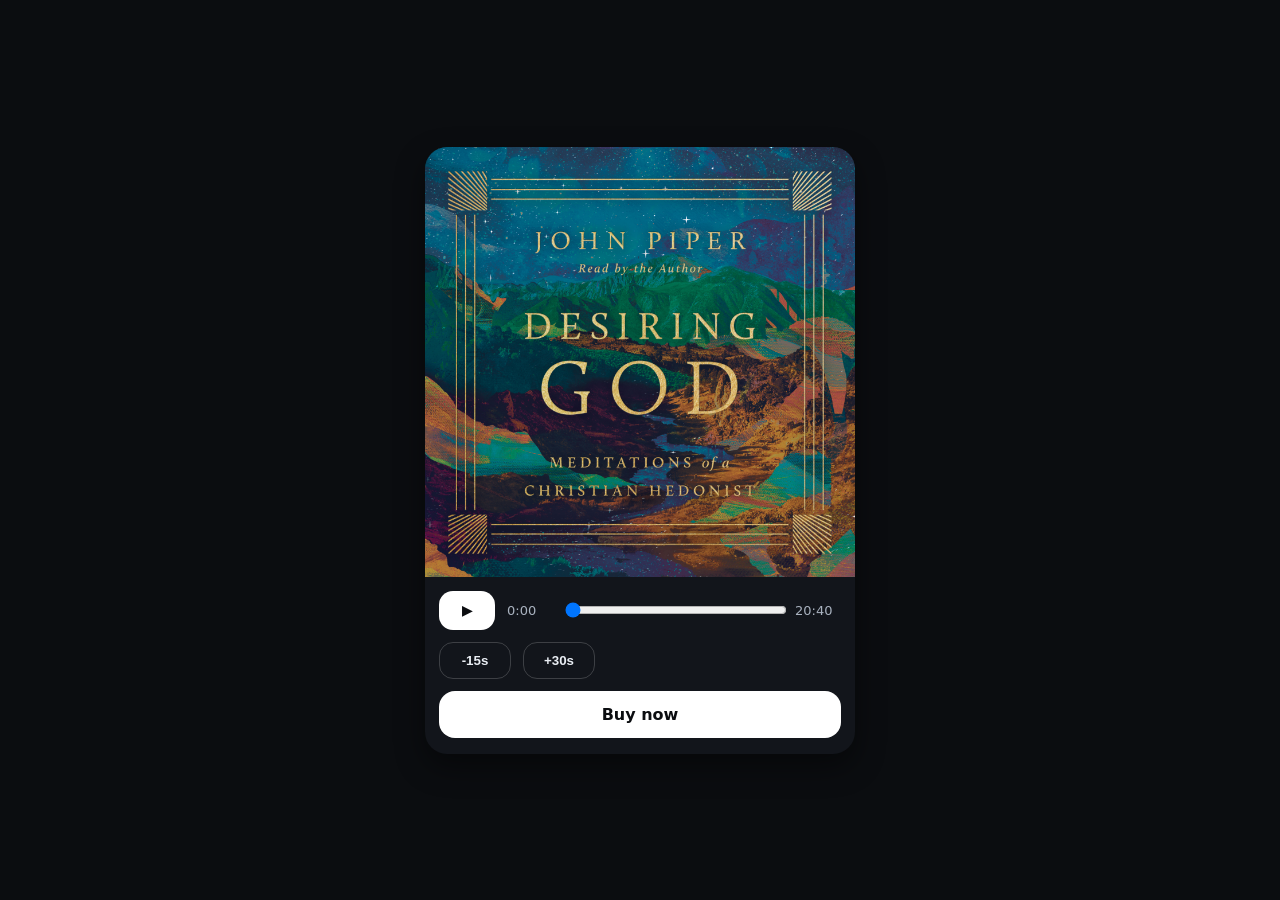
==== index.html @ 922701f0 "Update index.html" ====
<!doctype html>
<html lang="en">
<head>
  <meta charset="utf-8" />
  <meta name="viewport" content="width=device-width, initial-scale=1, viewport-fit=cover" />
  <title>Audio + Buy</title>
  <link rel="stylesheet" href="style.css" />
</head>
<body>
  <main class="wrap">
    <section class="card" aria-label="Player">
      <div class="art" role="img" aria-label="Cover art">
        <img id="cover" src="assets/cover.jpg" alt="Cover art" />
      </div>

      <div class="controls">
        <audio id="audio" preload="metadata" src="assets/audio.mp3"></audio>

        <div class="row">
          <button id="playBtn" class="btn" type="button" aria-label="Play/Pause">▶︎</button>

          <div class="time">
            <span id="cur">0:00</span>
            <input id="seek" class="seek" type="range" min="0" max="100" value="0" step="0.1" aria-label="Seek" />
            <span id="dur">0:00</span>
          </div>
        </div>

        <div class="row">
          <button id="back15" class="btn ghost" type="button">-15s</button>
          <button id="fwd30" class="btn ghost" type="button">+30s</button>
        </div>

        <a class="buy" href="https://example.com" target="_blank" rel="noopener noreferrer">Buy now</a>
      </div>
    </section>
  </main>

  <script src="app.js"></script>
</body>
</html>
---- style.css ----
:root{
  --bg: #0b0d10;
  --card: #12151b;
  --text: #e9edf3;
  --muted:#a9b2bf;
  --accent:#ffffff;
  --shadow: 0 12px 30px rgba(0,0,0,.45);
  --radius: 22px;
}

*{ box-sizing:border-box; }
html,body{ height:100%; }
body{
  margin:0;
  background: var(--bg);
  color: var(--text);
  font-family: ui-sans-serif, system-ui, -apple-system, Segoe UI, Roboto, Helvetica, Arial, "Apple Color Emoji","Segoe UI Emoji";
}

.wrap{
  min-height:100%;
  display:flex;
  justify-content:center;
  padding: env(safe-area-inset-top) 14px env(safe-area-inset-bottom) 14px;
}

.card{
  width: min(430px, 100%);
  background: var(--card);
  border-radius: var(--radius);
  box-shadow: var(--shadow);
  overflow:hidden;
  align-self:center;
}

.art{
  width:100%;
  aspect-ratio: 1 / 1;
  background: #0f1116;
  display:flex;
  align-items:center;
  justify-content:center;
}

.art img{
  width:100%;
  height:100%;
  object-fit: cover;
  display:block;
}

.controls{
  padding: 14px 14px 16px;
  display:flex;
  flex-direction:column;
  gap: 12px;
}

.row{
  display:flex;
  align-items:center;
  gap: 12px;
}
.row.small{ gap: 10px; }

.btn{
  appearance:none;
  border:none;
  color: var(--bg);
  background: var(--accent);
  border-radius: 14px;
  padding: 12px 14px;
  font-weight: 700;
  min-width: 56px;
  cursor:pointer;
}
.btn:active{ transform: translateY(1px); }

.btn.ghost{
  background: transparent;
  color: var(--text);
  border: 1px solid rgba(255,255,255,.18);
  padding: 10px 12px;
  min-width: 72px;
}

.time{
  flex:1;
  display:grid;
  grid-template-columns: 46px 1fr 46px;
  gap: 10px;
  align-items:center;
  color: var(--muted);
  font-size: 13px;
}

.seek{
  width:100%;
}

.spacer{ flex:1; }

.buy{
  display:block;
  text-align:center;
  text-decoration:none;
  color: var(--bg);
  background: var(--accent);
  border-radius: 16px;
  padding: 14px 16px;
  font-weight: 800;
}
.buy:active{ transform: translateY(1px); }
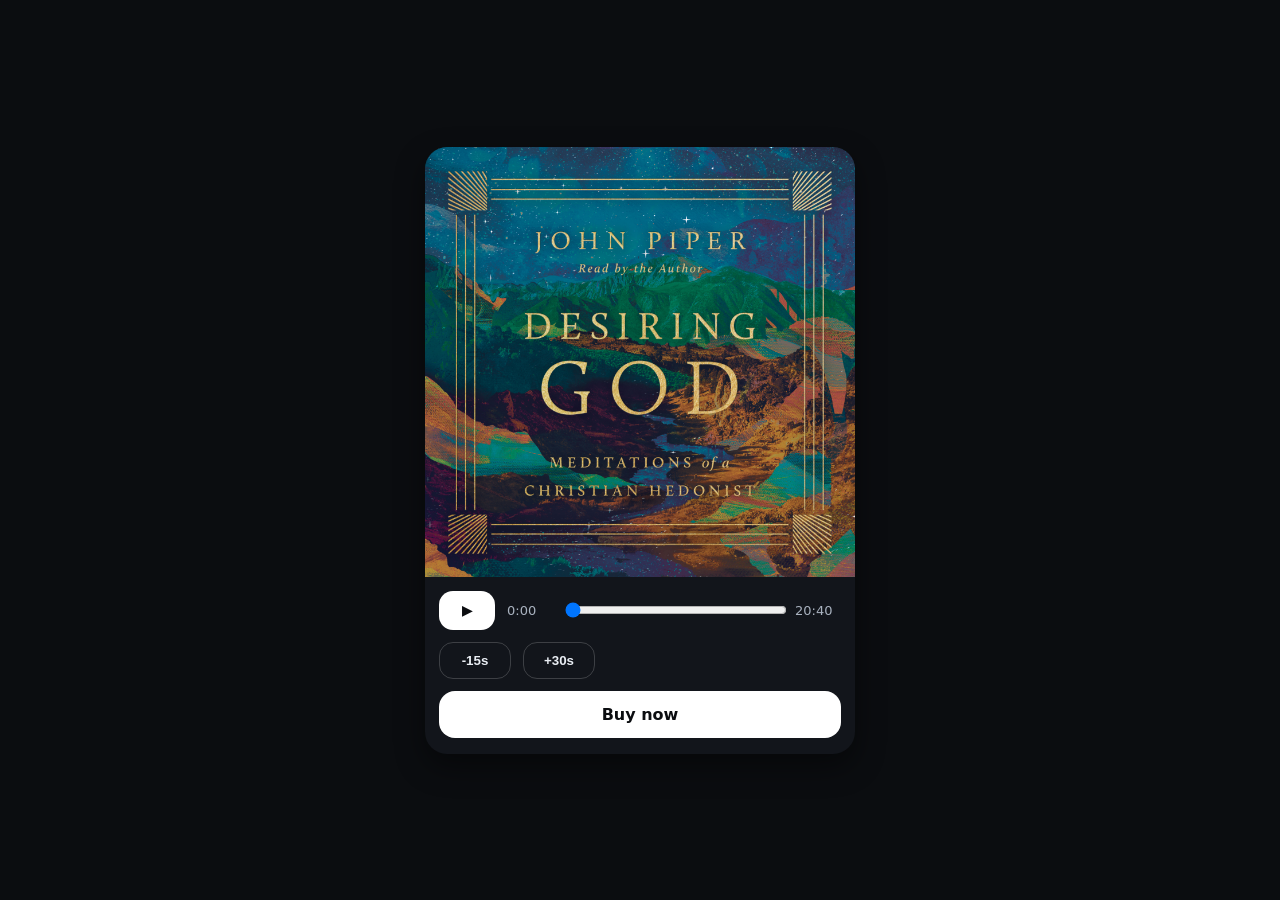
==== commit 452b9d7e: "Update index.html" ====
--- a/index.html
+++ b/index.html
@@ -26,7 +26,7 @@
           </div>
         </div>
 
-        <div class="row">
+        <div class="row justify-content-center">
           <button id="back15" class="btn ghost" type="button">-15s</button>
           <button id="fwd30" class="btn ghost" type="button">+30s</button>
         </div>
@@ -43,3 +43,4 @@
 
 
 
+
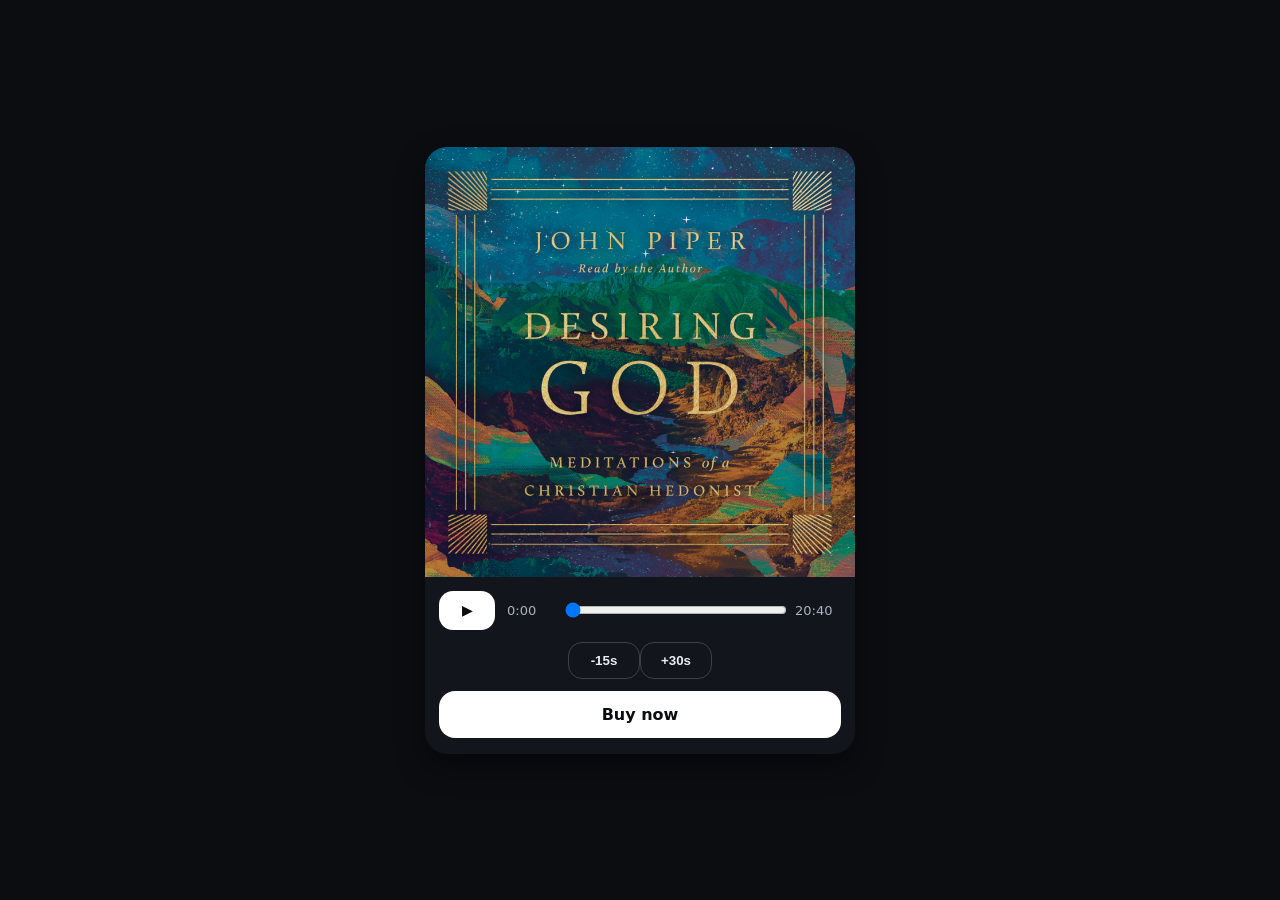
==== commit 5f3ee746: "Update index.html" ====
--- a/index.html
+++ b/index.html
@@ -26,7 +26,7 @@
           </div>
         </div>
 
-        <div class="row justify-content-center">
+        <div class="row-centered">
           <button id="back15" class="btn ghost" type="button">-15s</button>
           <button id="fwd30" class="btn ghost" type="button">+30s</button>
         </div>
@@ -44,3 +44,4 @@
 
 
 
+
--- a/style.css
+++ b/style.css
@@ -61,7 +61,11 @@
   align-items:center;
   gap: 12px;
 }
-.row.small{ gap: 10px; }
+
+.row-centered {
+    display: flex;
+    justify-content: center; /* Centers items horizontally */
+}
 
 .btn{
   appearance:none;
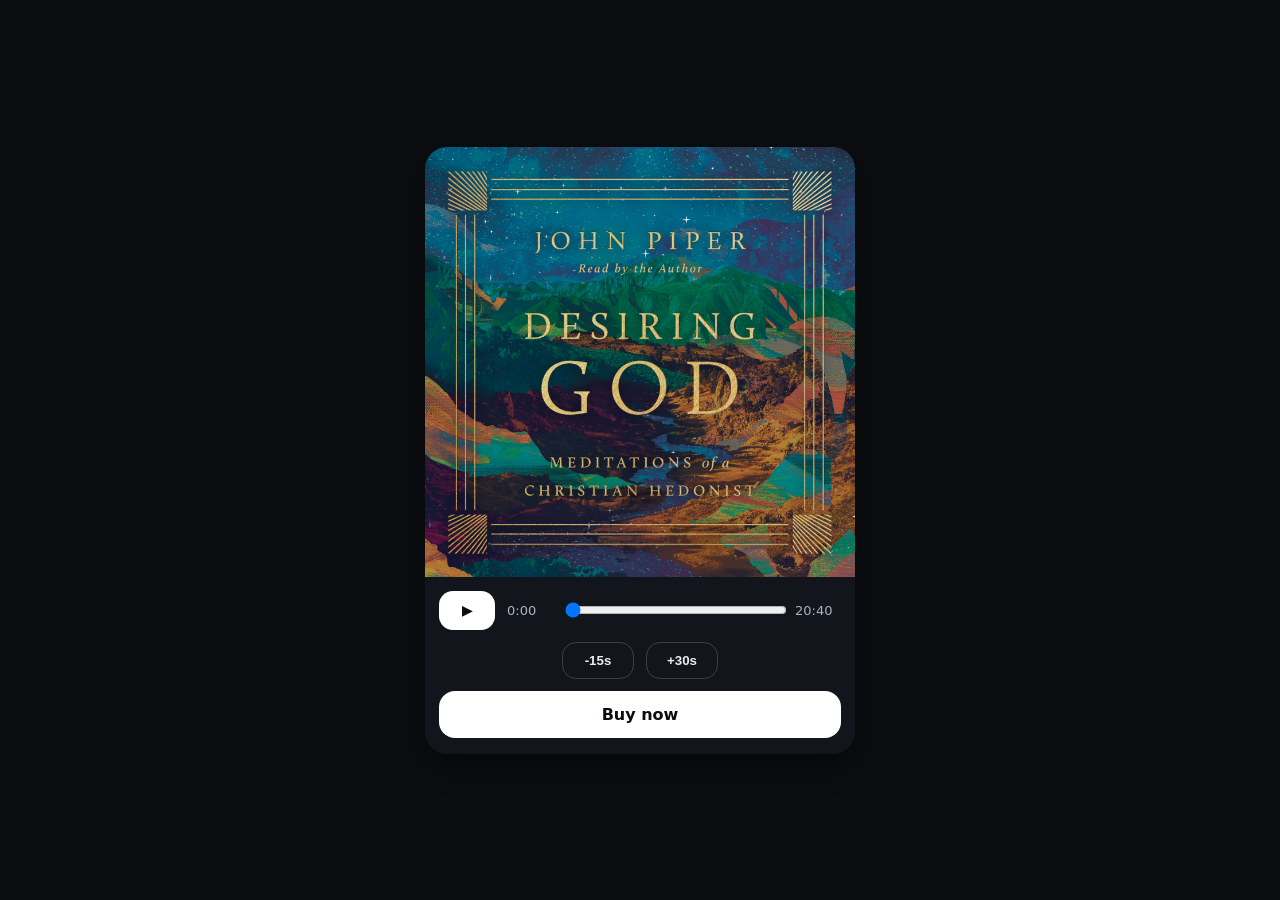
==== commit effb2a61: "Update index.html" ====
--- a/index.html
+++ b/index.html
@@ -31,7 +31,7 @@
           <button id="fwd30" class="btn ghost" type="button">+30s</button>
         </div>
 
-        <a class="buy" href="https://example.com" target="_blank" rel="noopener noreferrer">Buy now</a>
+        <a class="buy" href="https://www.crossway.org/books/desiring-god-dl/" target="_blank" rel="noopener noreferrer">Buy now</a>
       </div>
     </section>
   </main>
@@ -45,3 +45,4 @@
 
 
 
+
--- a/style.css
+++ b/style.css
@@ -63,9 +63,13 @@
 }
 
 .row-centered {
-    display: flex;
-    justify-content: center; /* Centers items horizontally */
+  display: flex;
+  justify-content: center;
+  align-items: center;
+  gap: 12px; 
+  width: 100%
 }
+
 
 .btn{
   appearance:none;
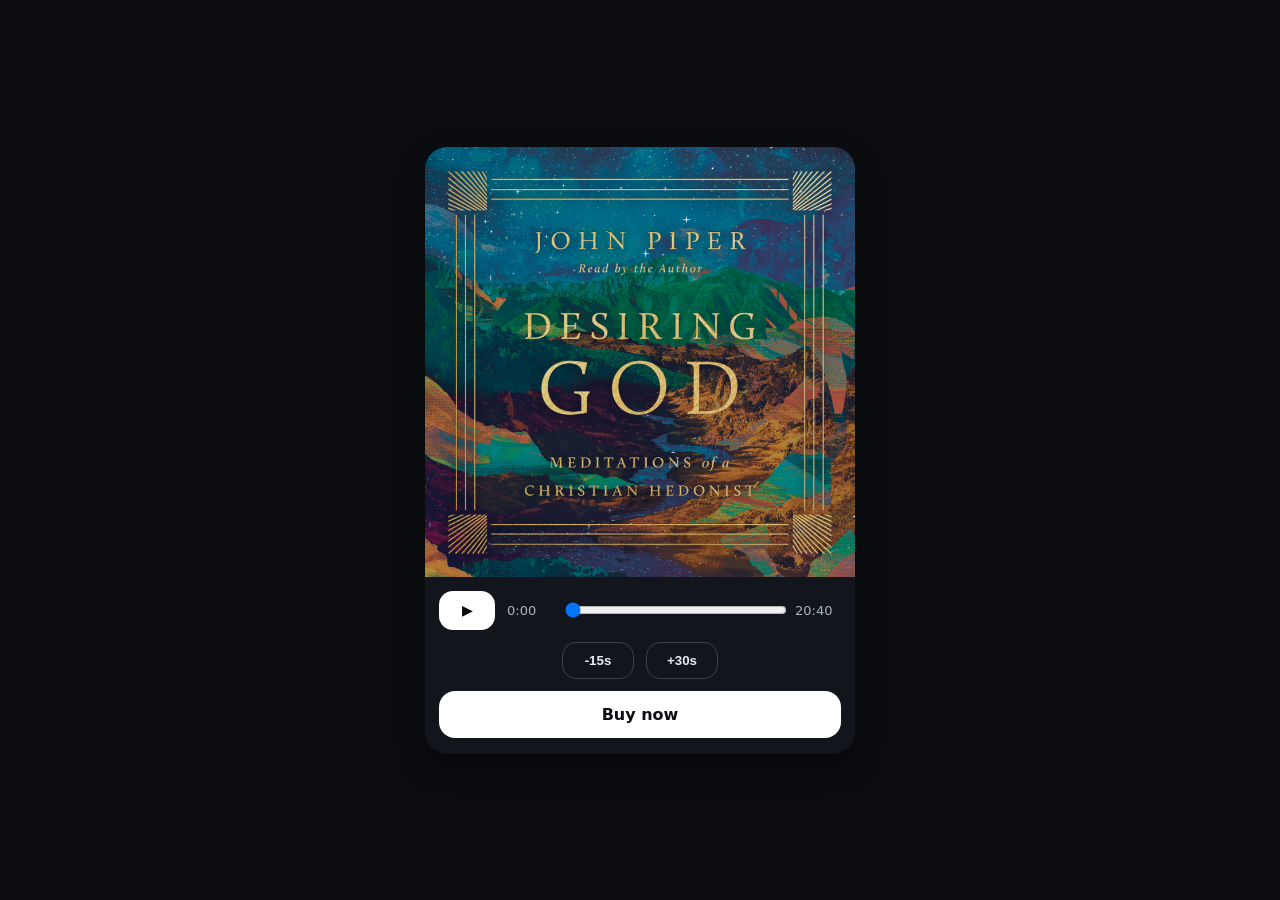
==== commit ac736d56: "Update index.html" ====
--- a/index.html
+++ b/index.html
@@ -3,7 +3,7 @@
 <head>
   <meta charset="utf-8" />
   <meta name="viewport" content="width=device-width, initial-scale=1, viewport-fit=cover" />
-  <title>Audio + Buy</title>
+  <title>Desiring God by John Piper</title>
   <link rel="stylesheet" href="style.css" />
 </head>
 <body>
@@ -46,3 +46,4 @@
 
 
 
+
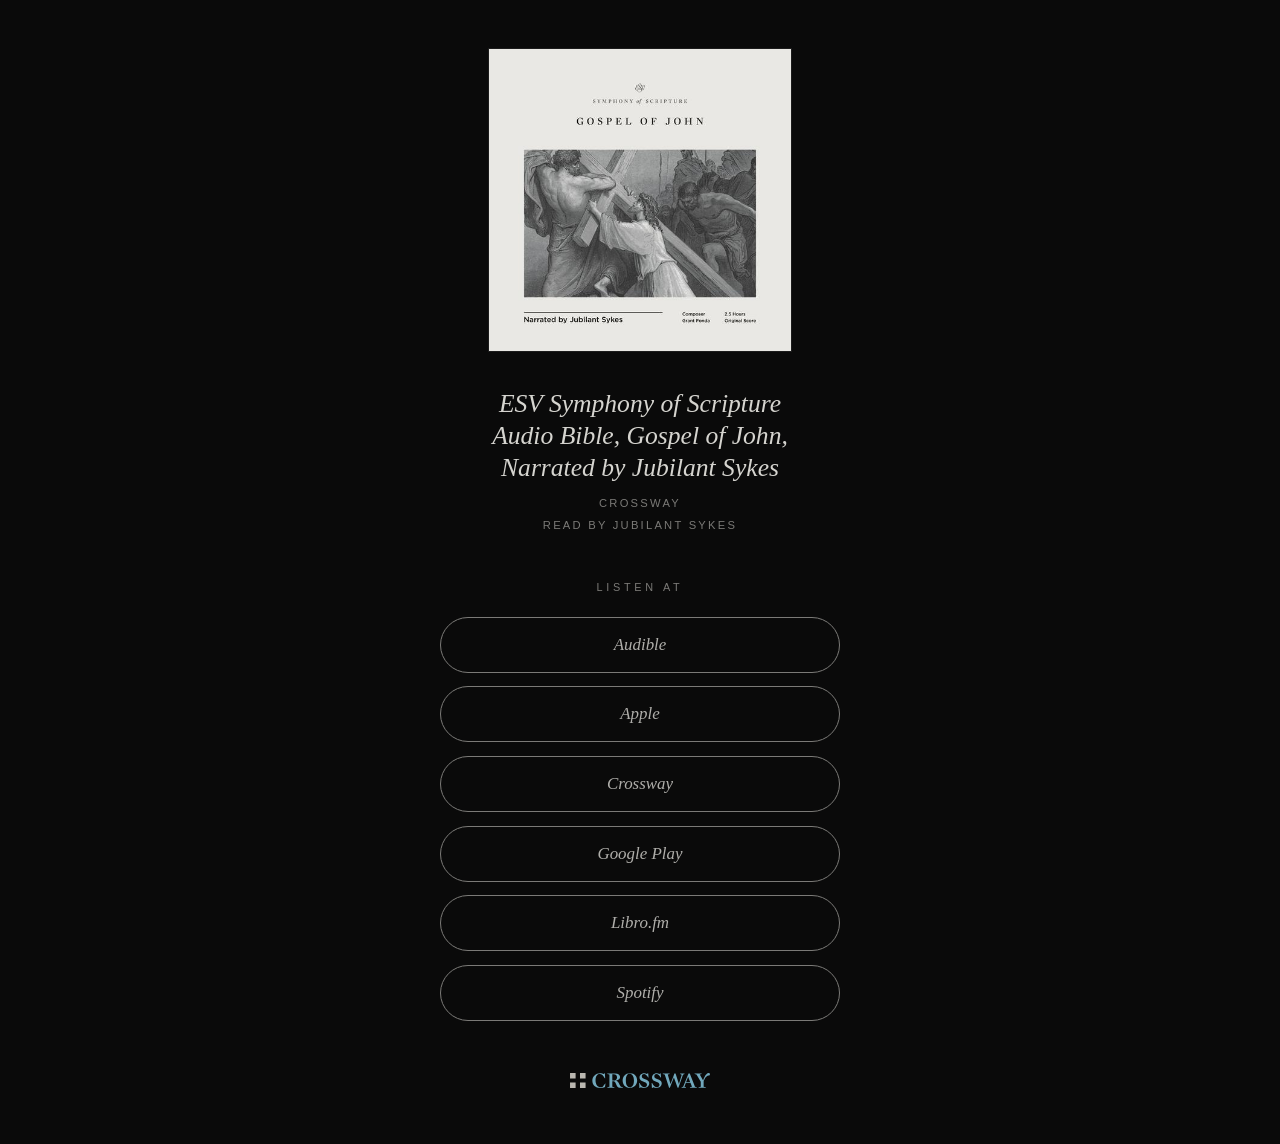
==== commit 9b9a5bb8: "change site" ====
--- a/index.html
+++ b/index.html
@@ -1,49 +1,194 @@
+
 <!doctype html>
 <html lang="en">
 <head>
-  <meta charset="utf-8" />
-  <meta name="viewport" content="width=device-width, initial-scale=1, viewport-fit=cover" />
-  <title>Desiring God by John Piper</title>
-  <link rel="stylesheet" href="style.css" />
+    <meta charset="utf-8">
+    <meta name="viewport" content="width=device-width, initial-scale=1">
+    <title>ESV Symphony of Scripture Audio Bible, Gospel of John, Narrated by Jubilant Sykes — Audiobook</title>
+    <meta name="description" content="Where to listen to the ESV Symphony of Scripture Audio Bible, Gospel of John, Narrated by Jubilant Sykes audiobook.">
+    <meta name="robots" content="noindex">
+    <style>
+        :root {
+        color-scheme: dark;
+        --ground: #0a0a0a;
+        --ink: #d5d4cf; /* titles — 13.3:1 on the ground */
+        --ink-soft: #afaeaa; /* pill labels, body — 8.9:1 */
+        /* The reference's dimmest grey is #757471, which lands at 4.24:1 and
+        just misses WCAG AA for normal text. Six points lighter clears it at
+        4.6:1 and is indistinguishable at these sizes — this page gets read
+        once, on a phone, possibly in daylight. */
+        --ink-muted: #7b7a77; /* micro-labels, subtitle, pill borders */
+        --hairline: rgba(213, 212, 207, 0.09);
+        }
+        * { box-sizing: border-box; }
+        /* Adobe Text Pro is the reference's serif and Gotham its sans; both are
+        named first so a machine that has them uses them, and both fall back to
+        something close rather than loading a webfont. A page reached by tapping
+        a tag gets one chance on a cold connection — no font round trip. */
+        :root {
+        --serif: "Adobe Text Pro", Georgia, "Times New Roman", serif;
+        --sans: Gotham, "Gotham A", "Gotham B", "Helvetica Neue", Helvetica,
+        Arial, sans-serif;
+        }
+        body {
+        margin: 0;
+        padding: 3rem 1.5rem 3.5rem;
+        background: var(--ground);
+        color: var(--ink-soft);
+        font-family: var(--serif);
+        -webkit-text-size-adjust: 100%;
+        -webkit-font-smoothing: antialiased;
+        }
+        .sheet { max-width: 25rem; margin: 0 auto; }
+        /* Natural aspect, not a forced square: an audiobook cover is square and a
+        jacket is tall, and cropping either to fit the other would be an edit. */
+        .cover {
+        display: block;
+        width: 100%;
+        max-width: 19rem;
+        height: auto;
+        margin: 0 auto 2.25rem;
+        border: 1px solid var(--hairline);
+        }
+        h1 {
+        margin: 0 0 0.5rem;
+        font-family: var(--serif);
+        font-size: 1.6rem;
+        font-style: italic;
+        font-weight: 400;
+        line-height: 1.25;
+        text-align: center;
+        text-wrap: balance;
+        color: var(--ink);
+        }
+        /* Roman against the italic title, so the two do not compete. */
+        .subtitle {
+        margin: 0 0 1.5rem;
+        font-size: 1rem;
+        font-style: normal;
+        line-height: 1.45;
+        text-align: center;
+        text-wrap: balance;
+        color: var(--ink-muted);
+        }
+        .credits {
+        margin: 0 0 2.75rem;
+        font-family: var(--sans);
+        font-size: 0.7rem;
+        letter-spacing: 0.2em;
+        line-height: 2;
+        text-align: center;
+        text-transform: uppercase;
+        color: var(--ink-muted);
+        }
+        .listen-at {
+        margin: 0 0 1.5rem;
+        font-family: var(--sans);
+        font-size: 0.68rem;
+        font-weight: 400;
+        letter-spacing: 0.34em;
+        text-align: center;
+        text-transform: uppercase;
+        color: var(--ink-muted);
+        }
+        .links {
+        display: grid;
+        gap: 0.85rem;
+        margin: 0;
+        padding: 0;
+        list-style: none;
+        }
+        /* The reference's button: no fill, hairline border, full pill radius,
+        italic serif. 3.5rem clears the 44px minimum tap target with room —
+        this gets used one-handed, seconds after a phone touched a tag. */
+        .links a {
+        display: flex;
+        align-items: center;
+        justify-content: center;
+        min-height: 3.5rem;
+        padding: 0.9rem 1.75rem;
+        border: 1px solid var(--ink-muted);
+        border-radius: 999px;
+        background: none;
+        color: var(--ink-soft);
+        font-family: var(--serif);
+        font-size: 1.06rem;
+        font-style: italic;
+        text-align: center;
+        text-decoration: none;
+        transition: border-color 0.25s ease, color 0.25s ease;
+        }
+        .links a:hover,
+        .links a:focus-visible {
+        border-color: var(--ink);
+        color: var(--ink);
+        }
+        .empty {
+        margin: 0;
+        font-size: 1rem;
+        font-style: italic;
+        line-height: 1.5;
+        text-align: center;
+        color: var(--ink-muted);
+        }
+        footer {
+        margin: 3.25rem 0 0;
+        font-family: var(--sans);
+        font-size: 0.65rem;
+        letter-spacing: 0.28em;
+        text-align: center;
+        text-transform: uppercase;
+        color: var(--ink-muted);
+        }
+        /* The wordmark carries its own colours, so it is placed rather than
+        recoloured or dimmed. It is small and last on the page, which is enough
+        to keep it from competing with the links. */
+        footer img {
+        display: block;
+        width: 8.75rem;
+        max-width: 60%;
+        height: auto;
+        margin: 0 auto;
+        }
+    </style>
 </head>
 <body>
-  <main class="wrap">
-    <section class="card" aria-label="Player">
-      <div class="art" role="img" aria-label="Cover art">
-        <img id="cover" src="assets/cover.jpg" alt="Cover art" />
-      </div>
+<main class="sheet">
 
-      <div class="controls">
-        <audio id="audio" preload="metadata" src="assets/audio.mp3"></audio>
+    <img class="cover" src="[data-uri]" alt="ESV Symphony of Scripture Audio Bible, Gospel of John, Narrated by Jubilant Sykes cover">
 
-        <div class="row">
-          <button id="playBtn" class="btn" type="button" aria-label="Play/Pause">▶︎</button>
+    <h1>ESV Symphony of Scripture Audio Bible, Gospel of John, Narrated by Jubilant Sykes</h1>
 
-          <div class="time">
-            <span id="cur">0:00</span>
-            <input id="seek" class="seek" type="range" min="0" max="100" value="0" step="0.1" aria-label="Seek" />
-            <span id="dur">0:00</span>
-          </div>
-        </div>
 
-        <div class="row-centered">
-          <button id="back15" class="btn ghost" type="button">-15s</button>
-          <button id="fwd30" class="btn ghost" type="button">+30s</button>
-        </div>
+    <p class="credits">
+        Crossway
+        <br>
+        Read by Jubilant Sykes
+    </p>
 
-        <a class="buy" href="https://www.crossway.org/books/desiring-god-dl/" target="_blank" rel="noopener noreferrer">Buy now</a>
-      </div>
-    </section>
-  </main>
 
-  <script src="app.js"></script>
+    <h2 class="listen-at">Listen At</h2>
+    <ul class="links">
+
+        <li><a href="https://www.audible.com/pd/B0HHRB23MD" target="_blank" rel="noopener">Audible</a></li>
+
+        <li><a href="https://books.apple.com/us/audiobook/esv-symphony-of-scripture-audio-bible-gospel-of/id6807558921?uo=4" target="_blank" rel="noopener">Apple</a></li>
+
+        <li><a href="https://www.crossway.org/product/9798874913137" target="_blank" rel="noopener">Crossway</a></li>
+
+        <li><a href="https://play.google.com/store/audiobooks/details?id=AQAAAEAGNlp2TM" target="_blank" rel="noopener">Google Play</a></li>
+
+        <li><a href="https://libro.fm/audiobooks/9798874913137" target="_blank" rel="noopener">Libro.fm</a></li>
+
+        <li><a href="https://open.spotify.com/show/7sfOJ8BKgJeoupSlqWGdoG" target="_blank" rel="noopener">Spotify</a></li>
+
+    </ul>
+
+    <footer>
+
+        <img src="[data-uri]" alt="Crossway">
+
+    </footer>
+</main>
 </body>
 </html>
-
-
-
-
-
-
-
-
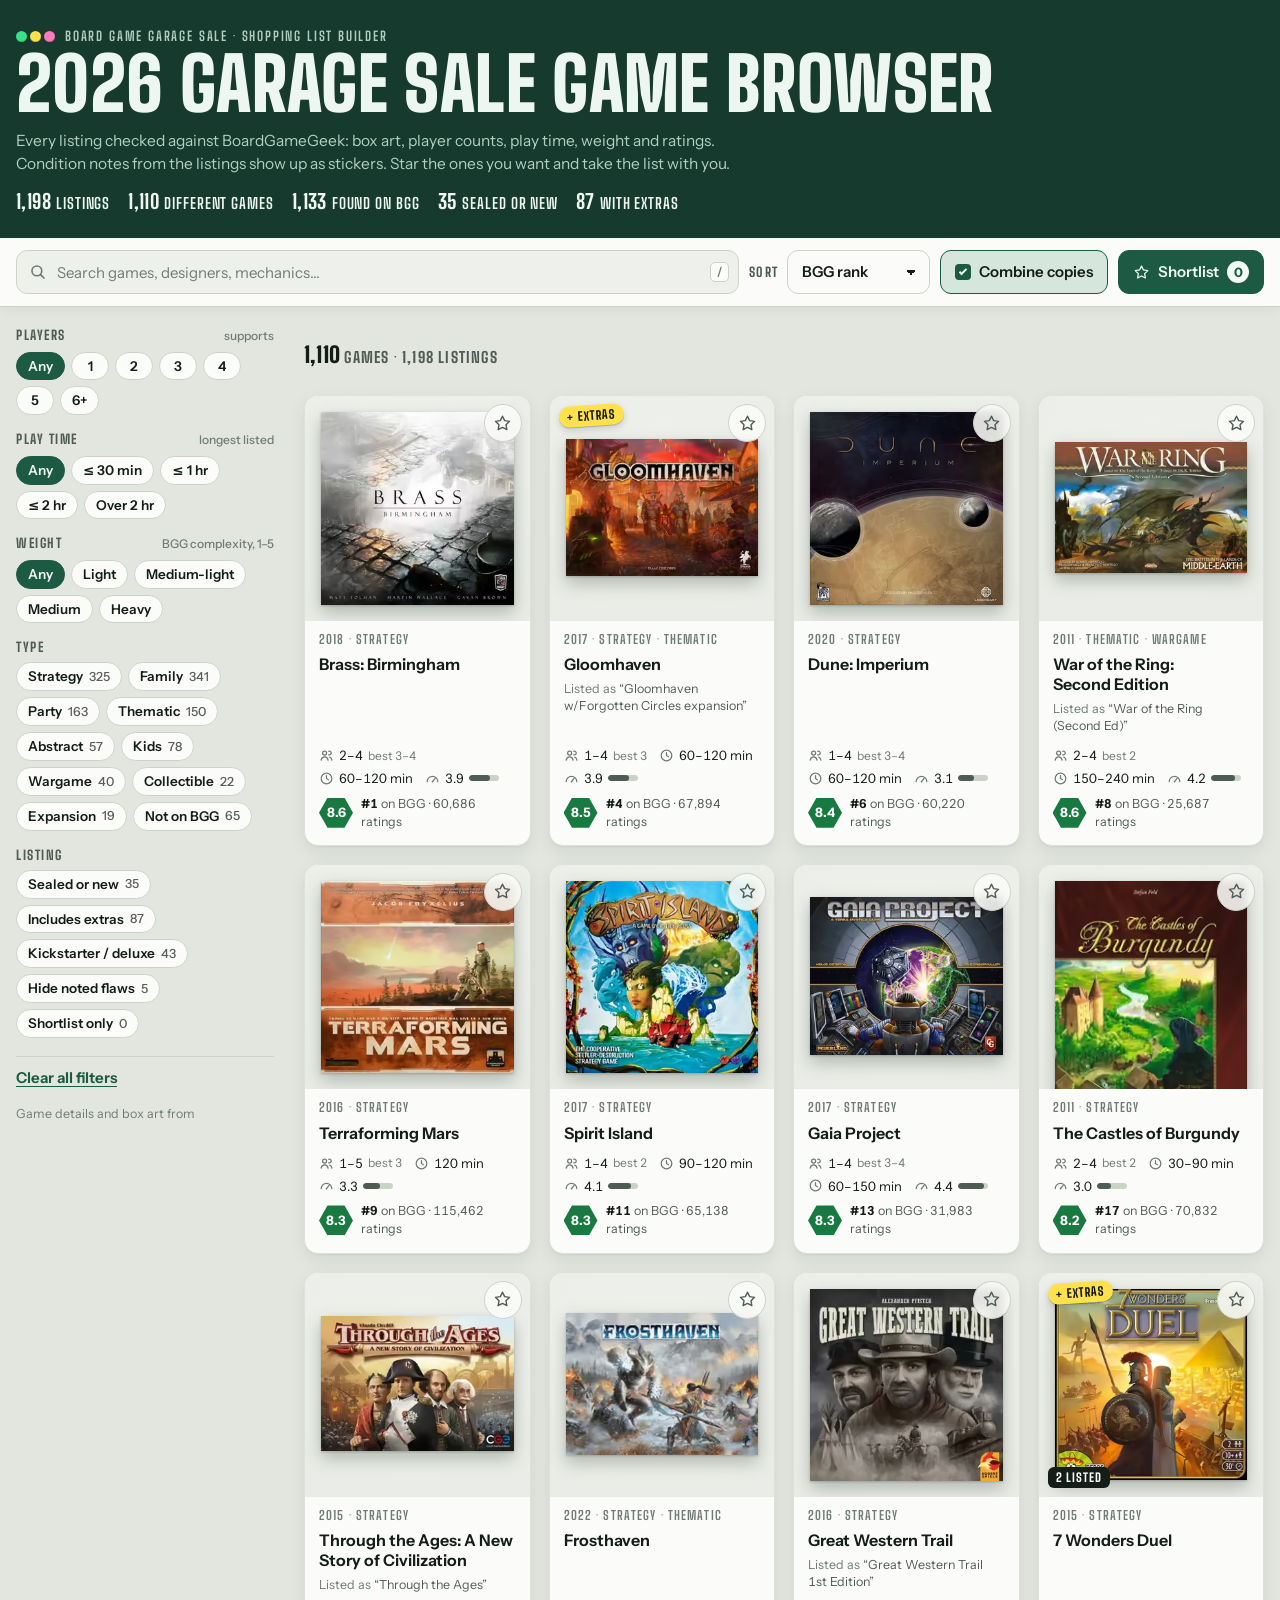
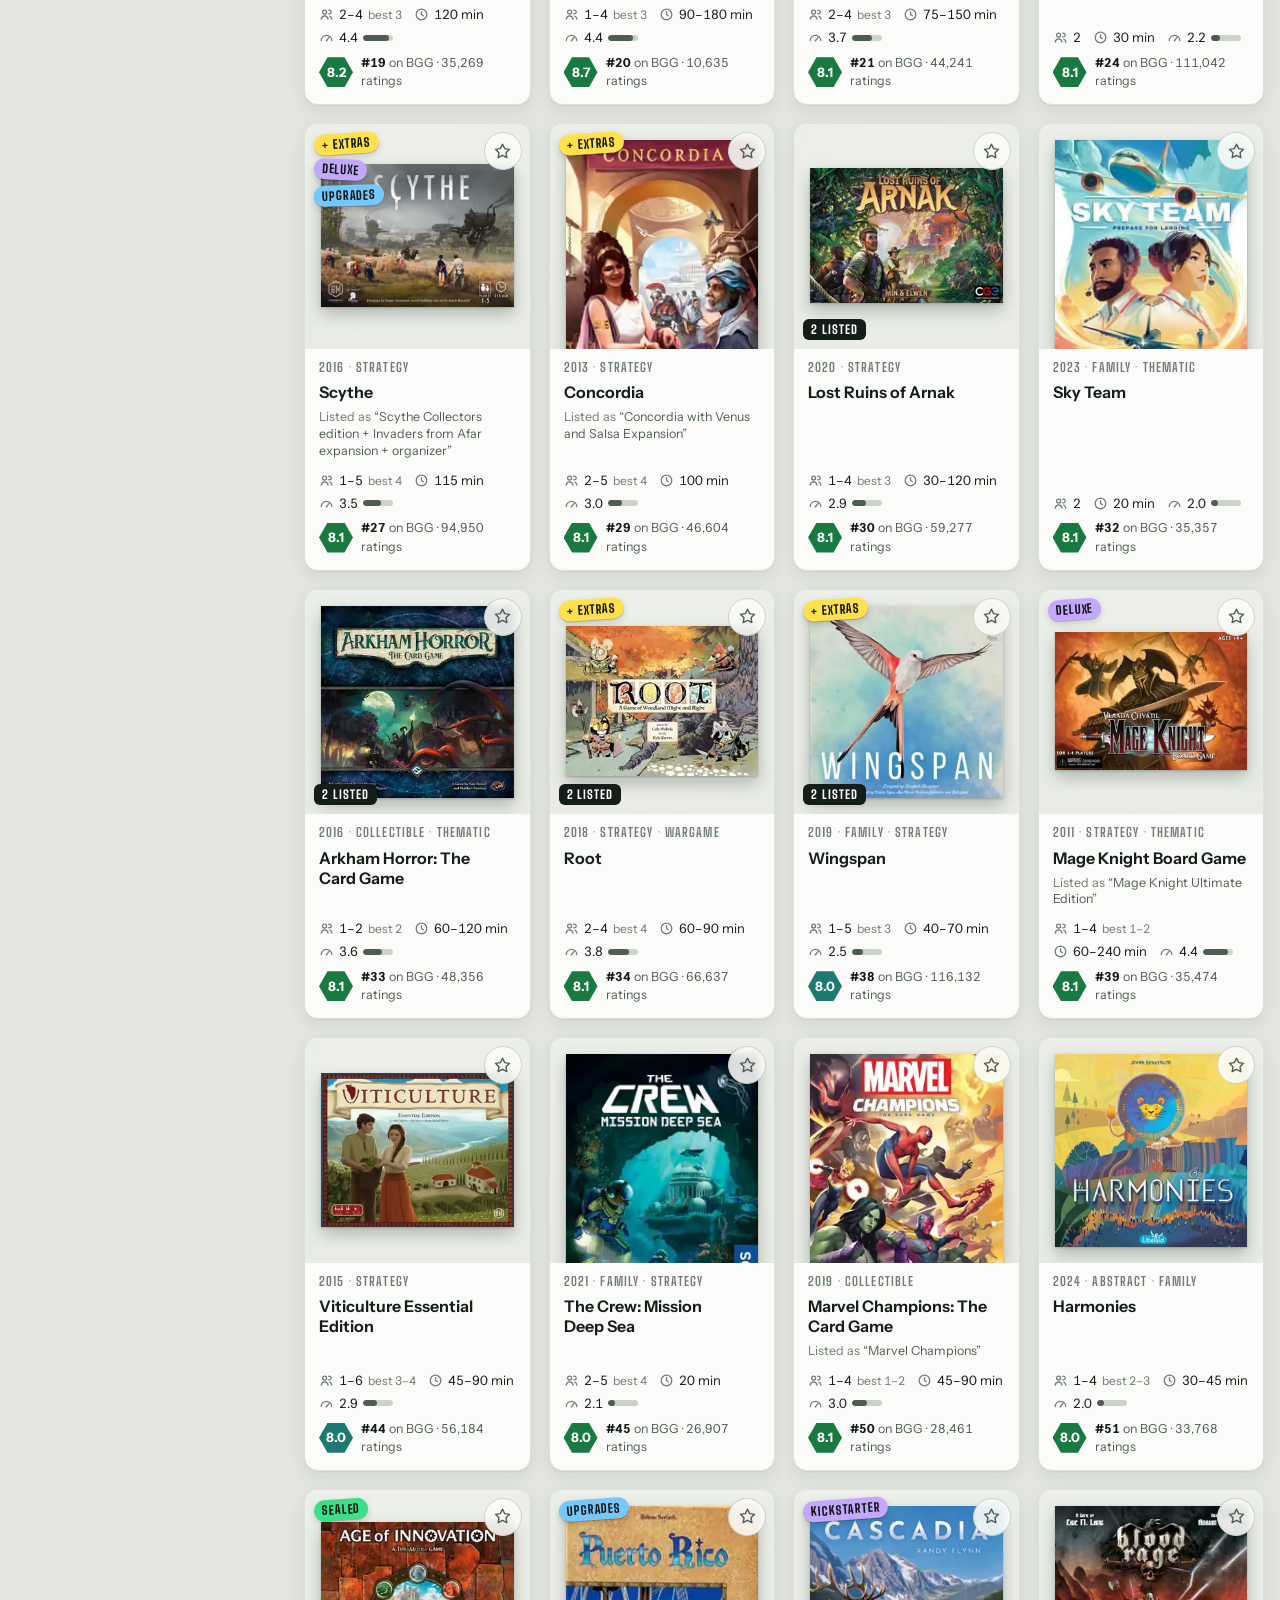
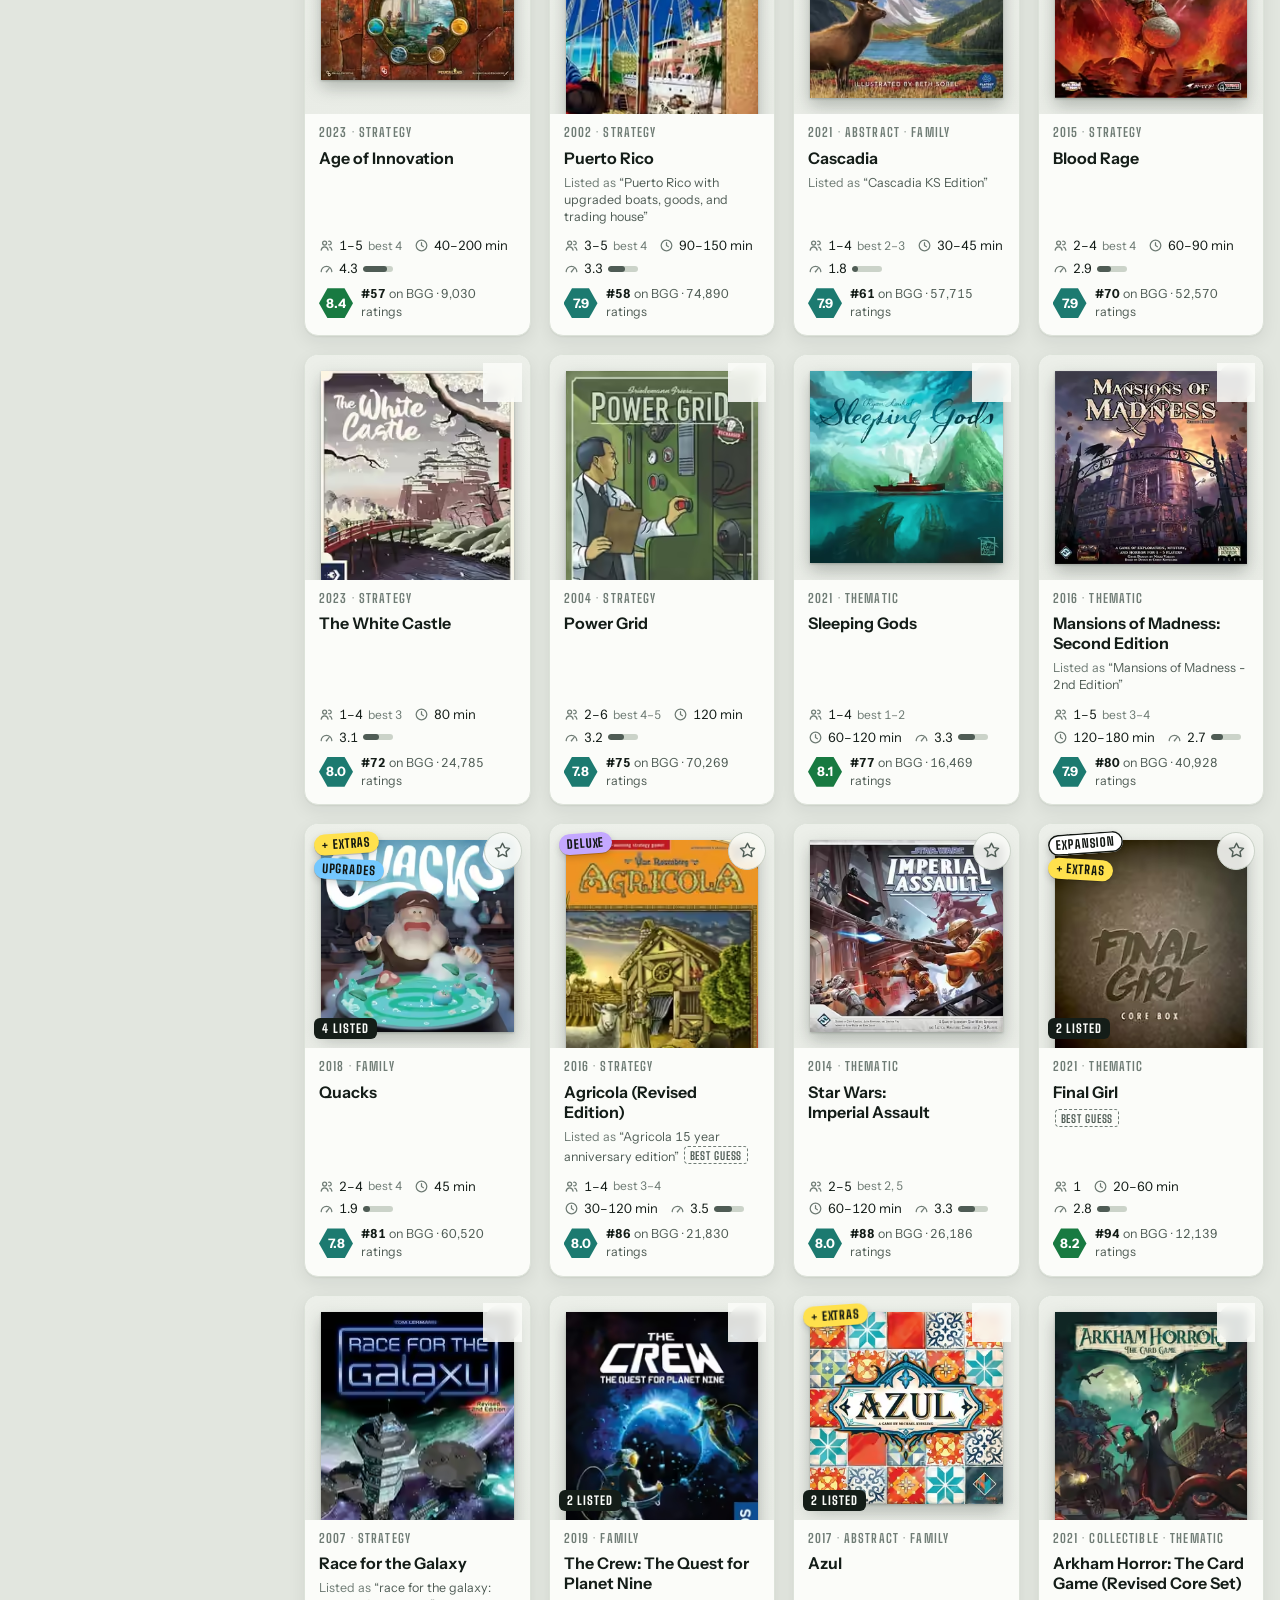
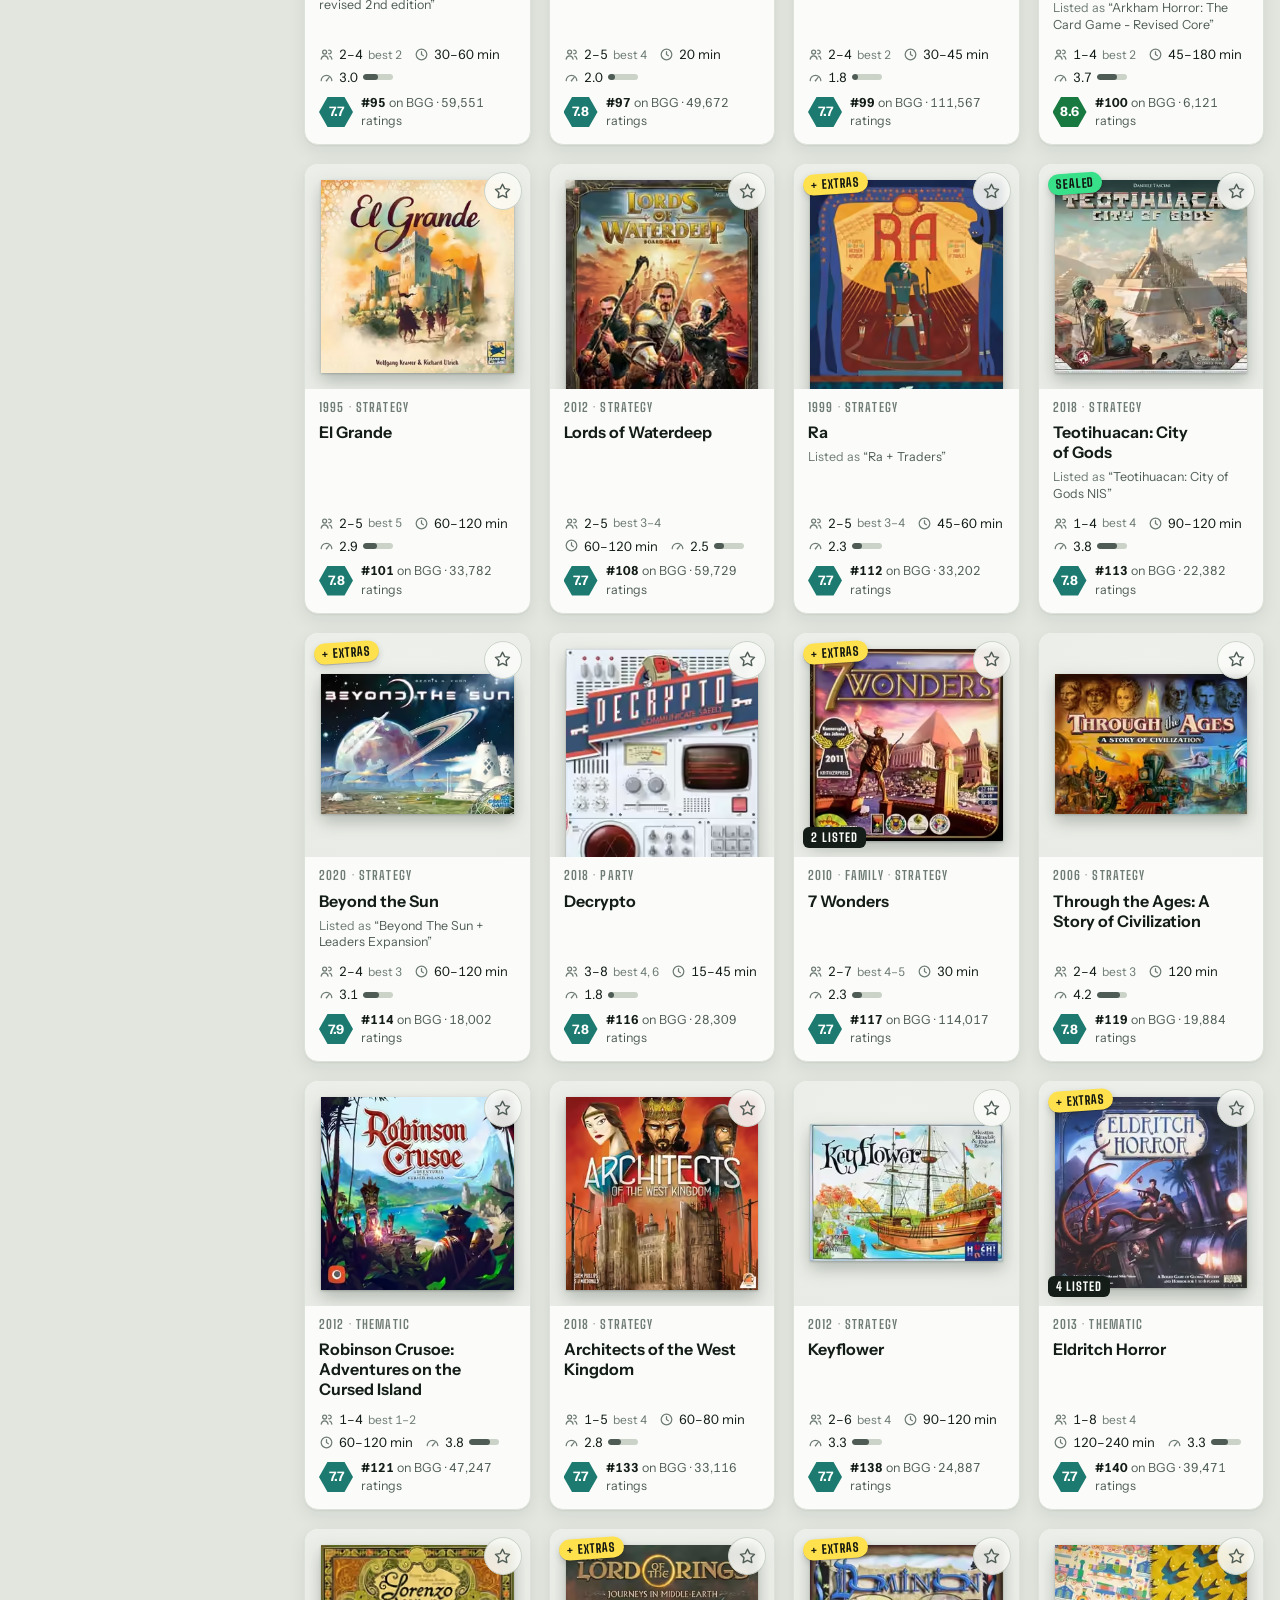
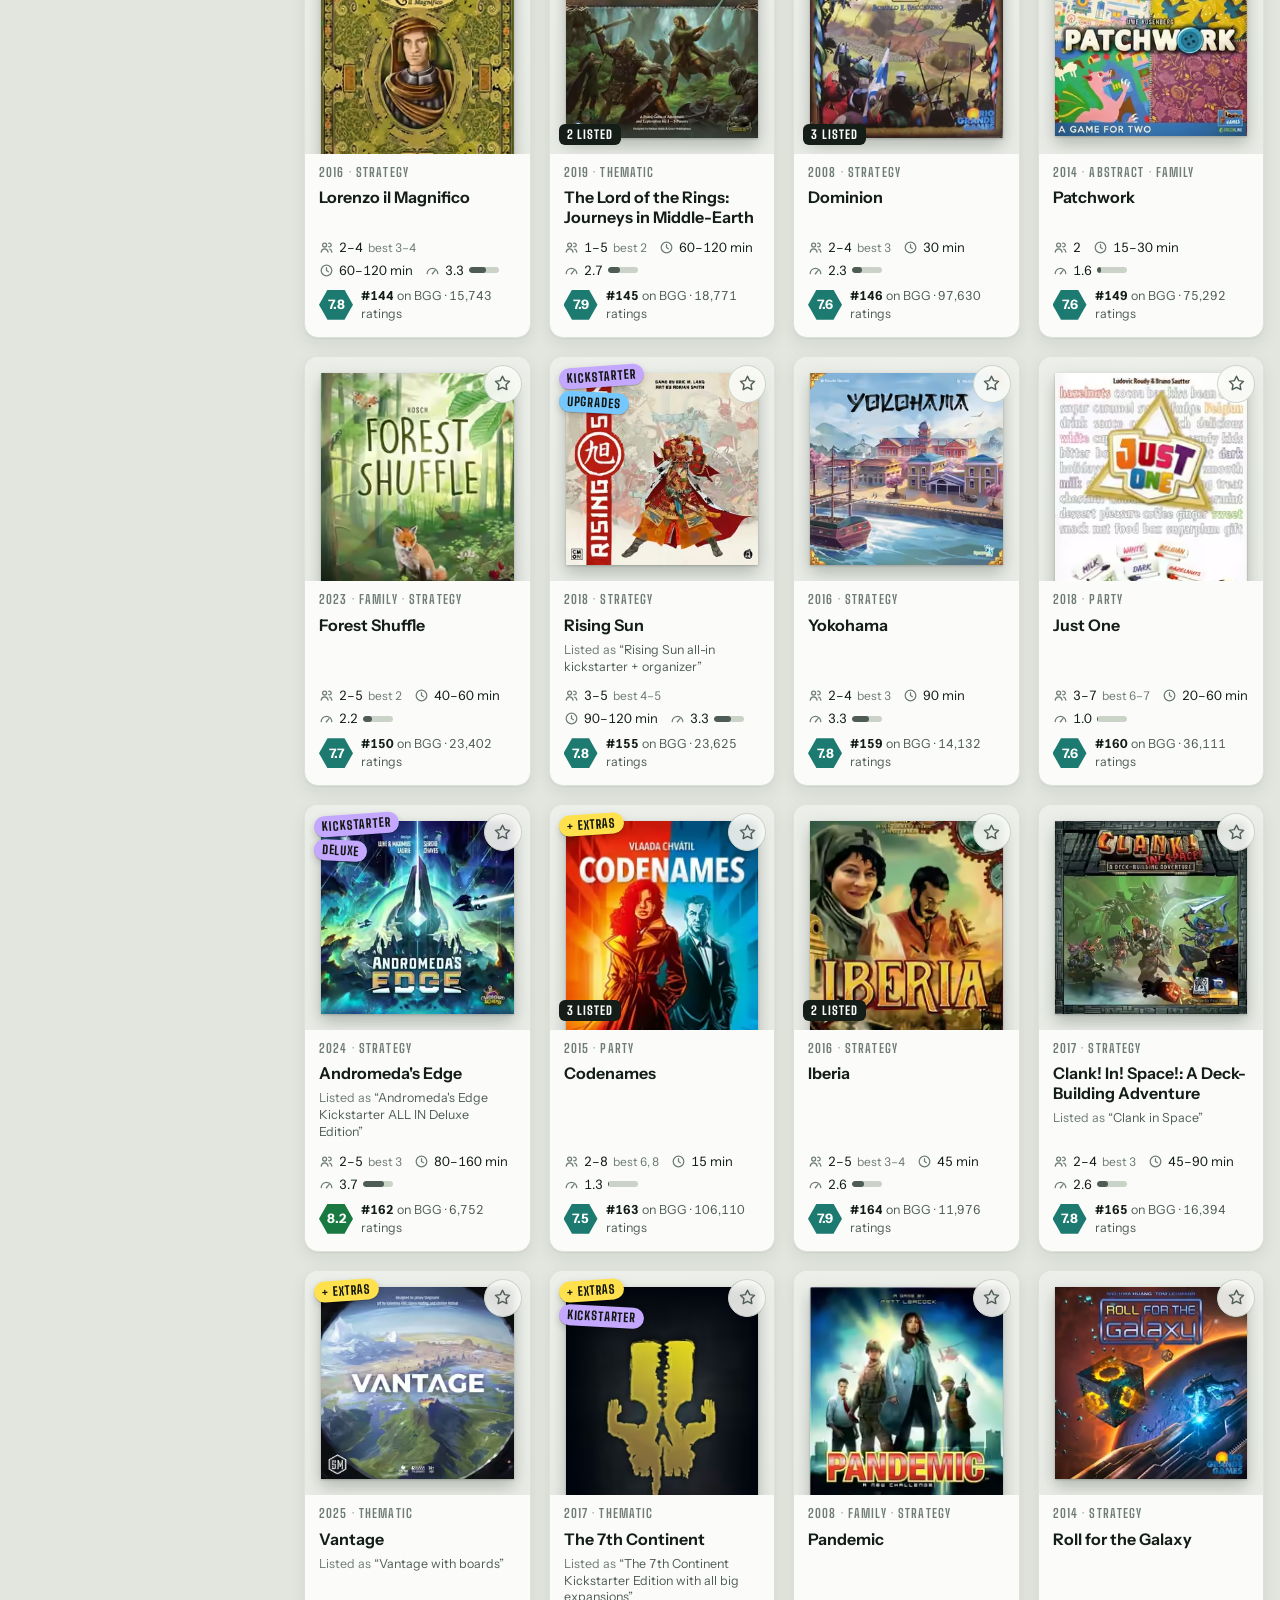
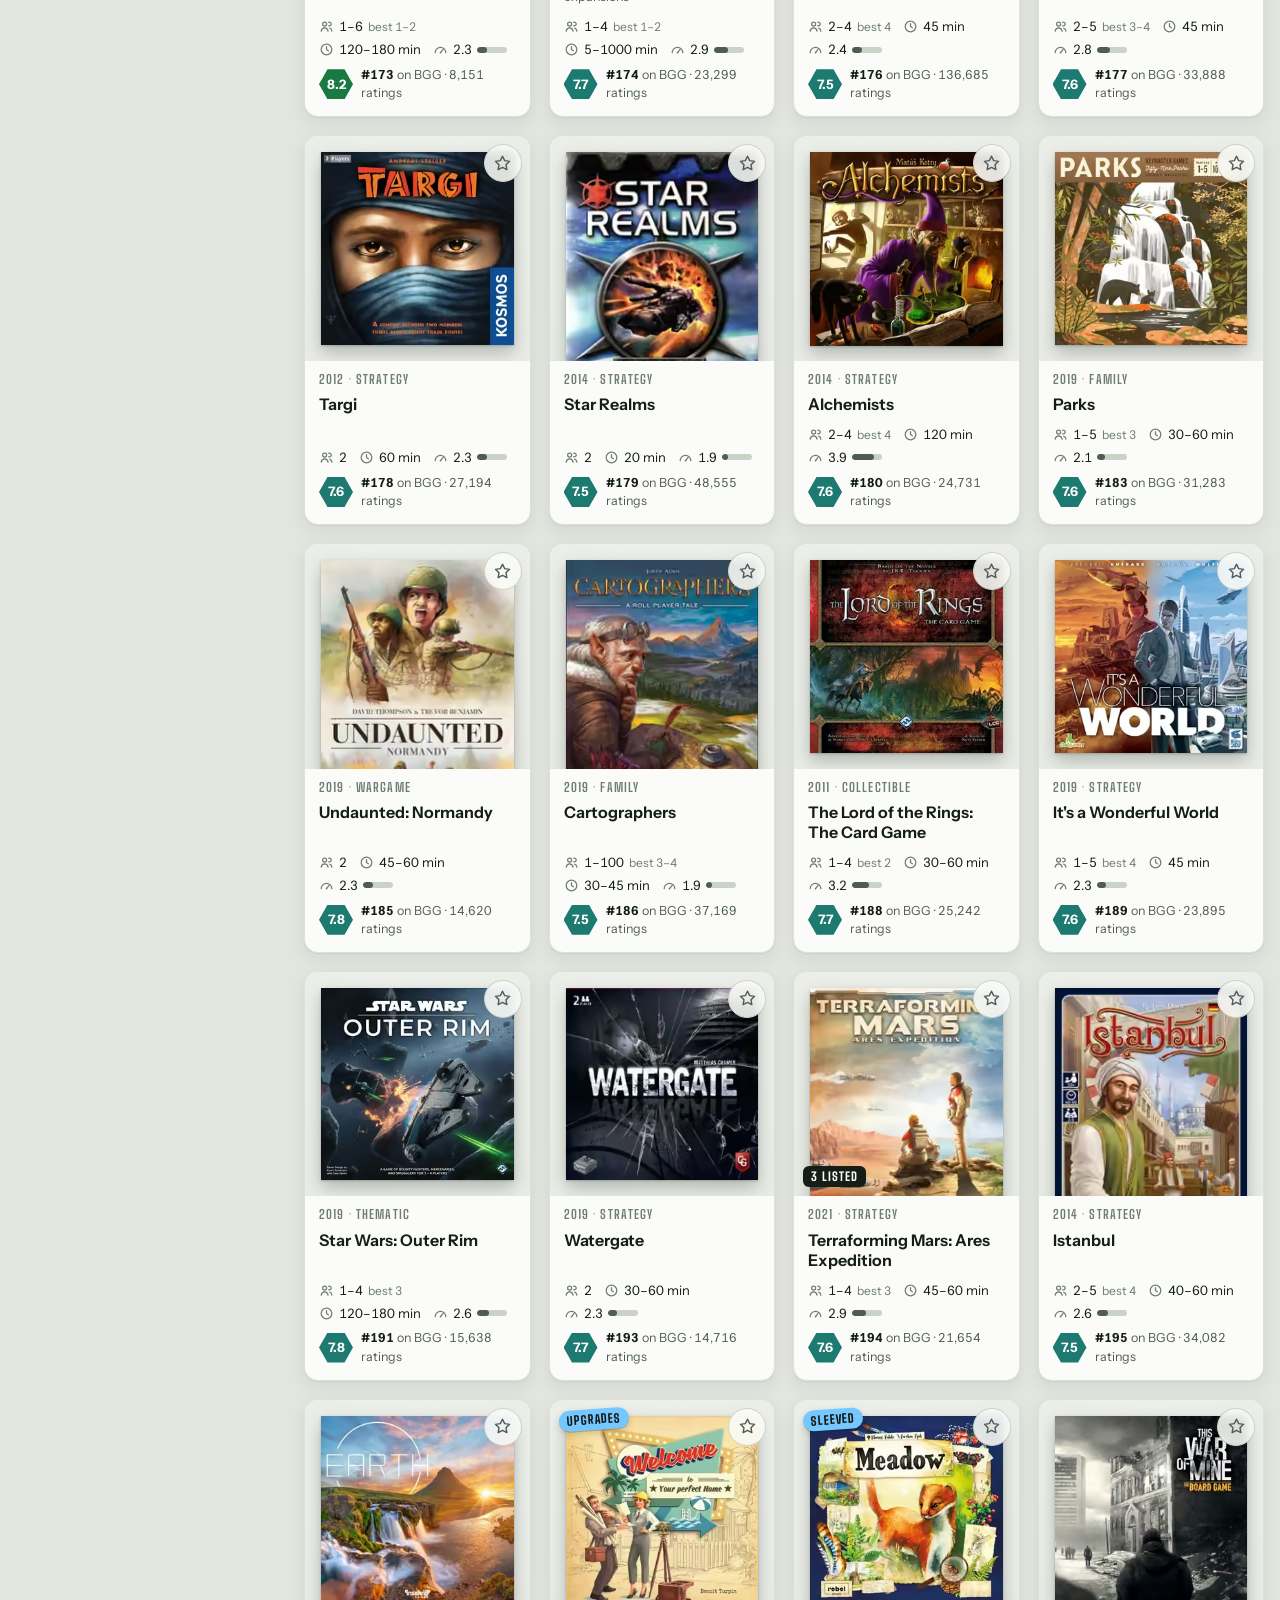
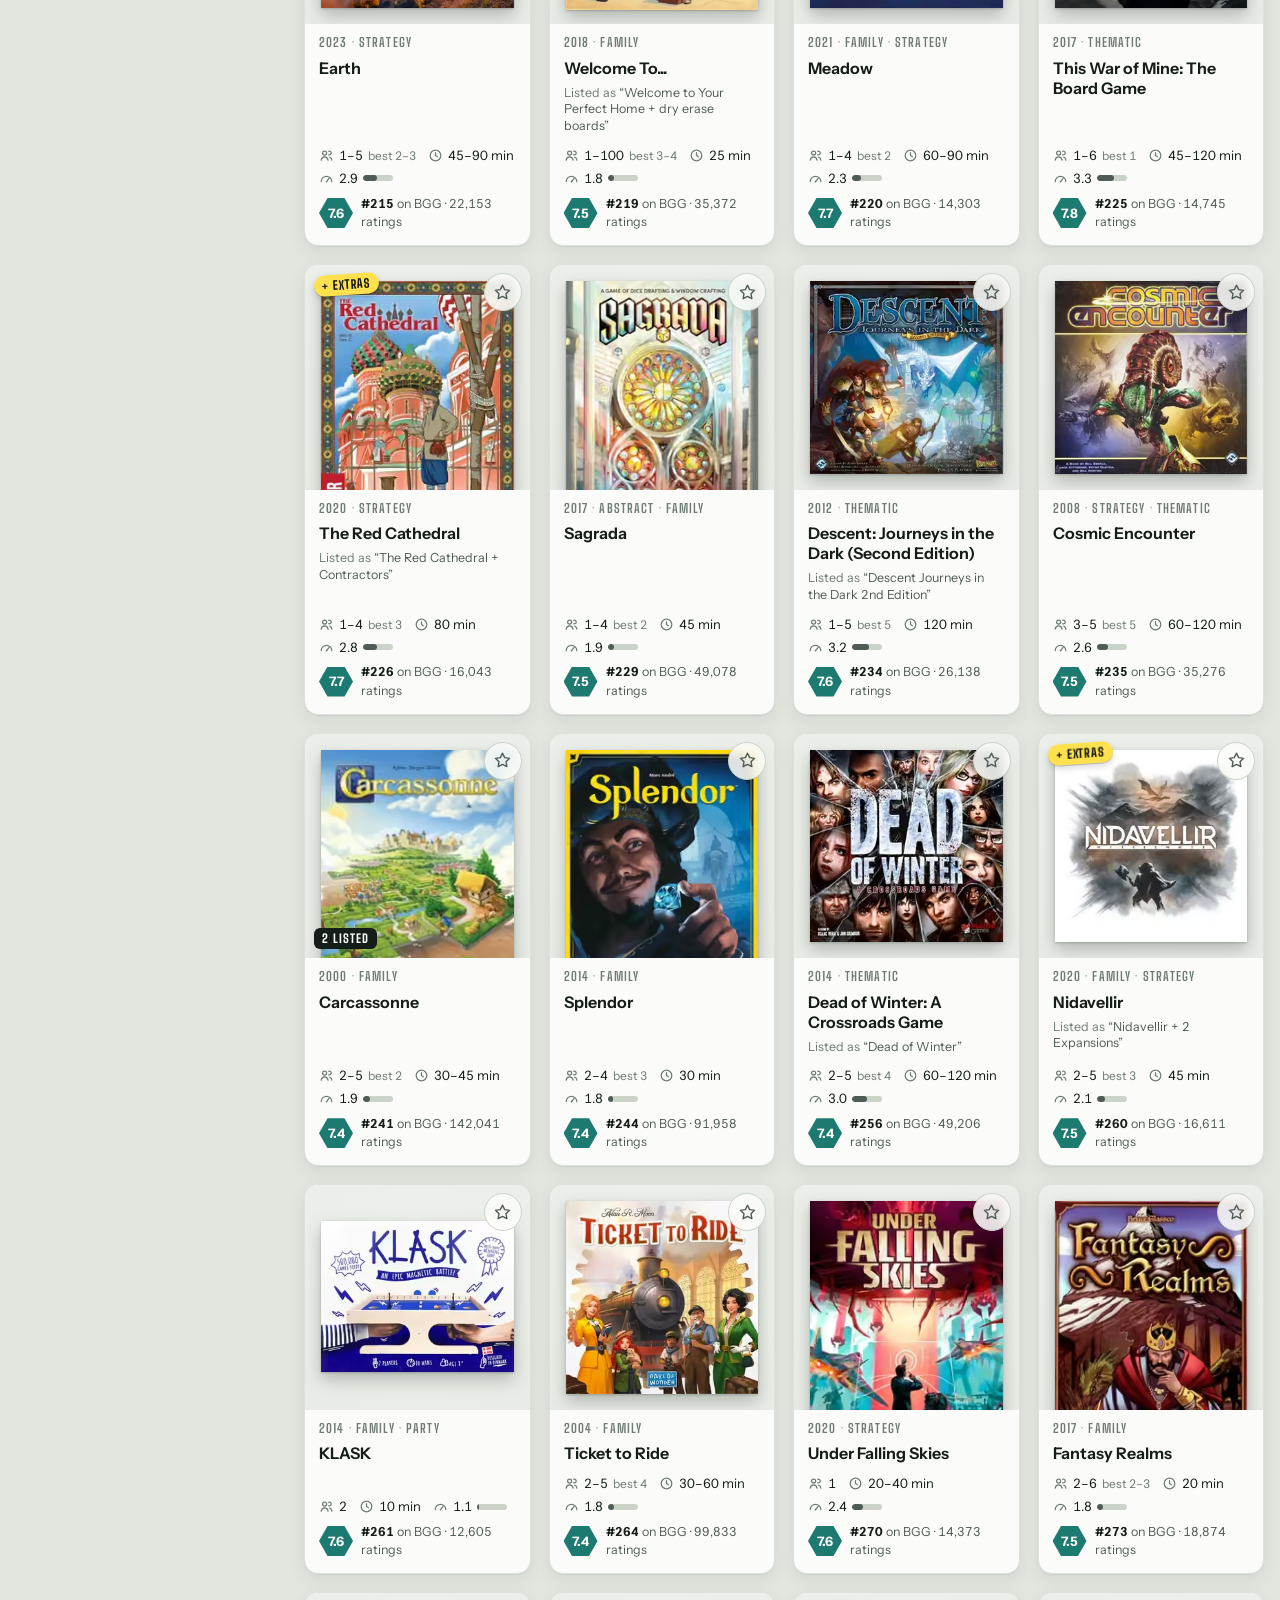
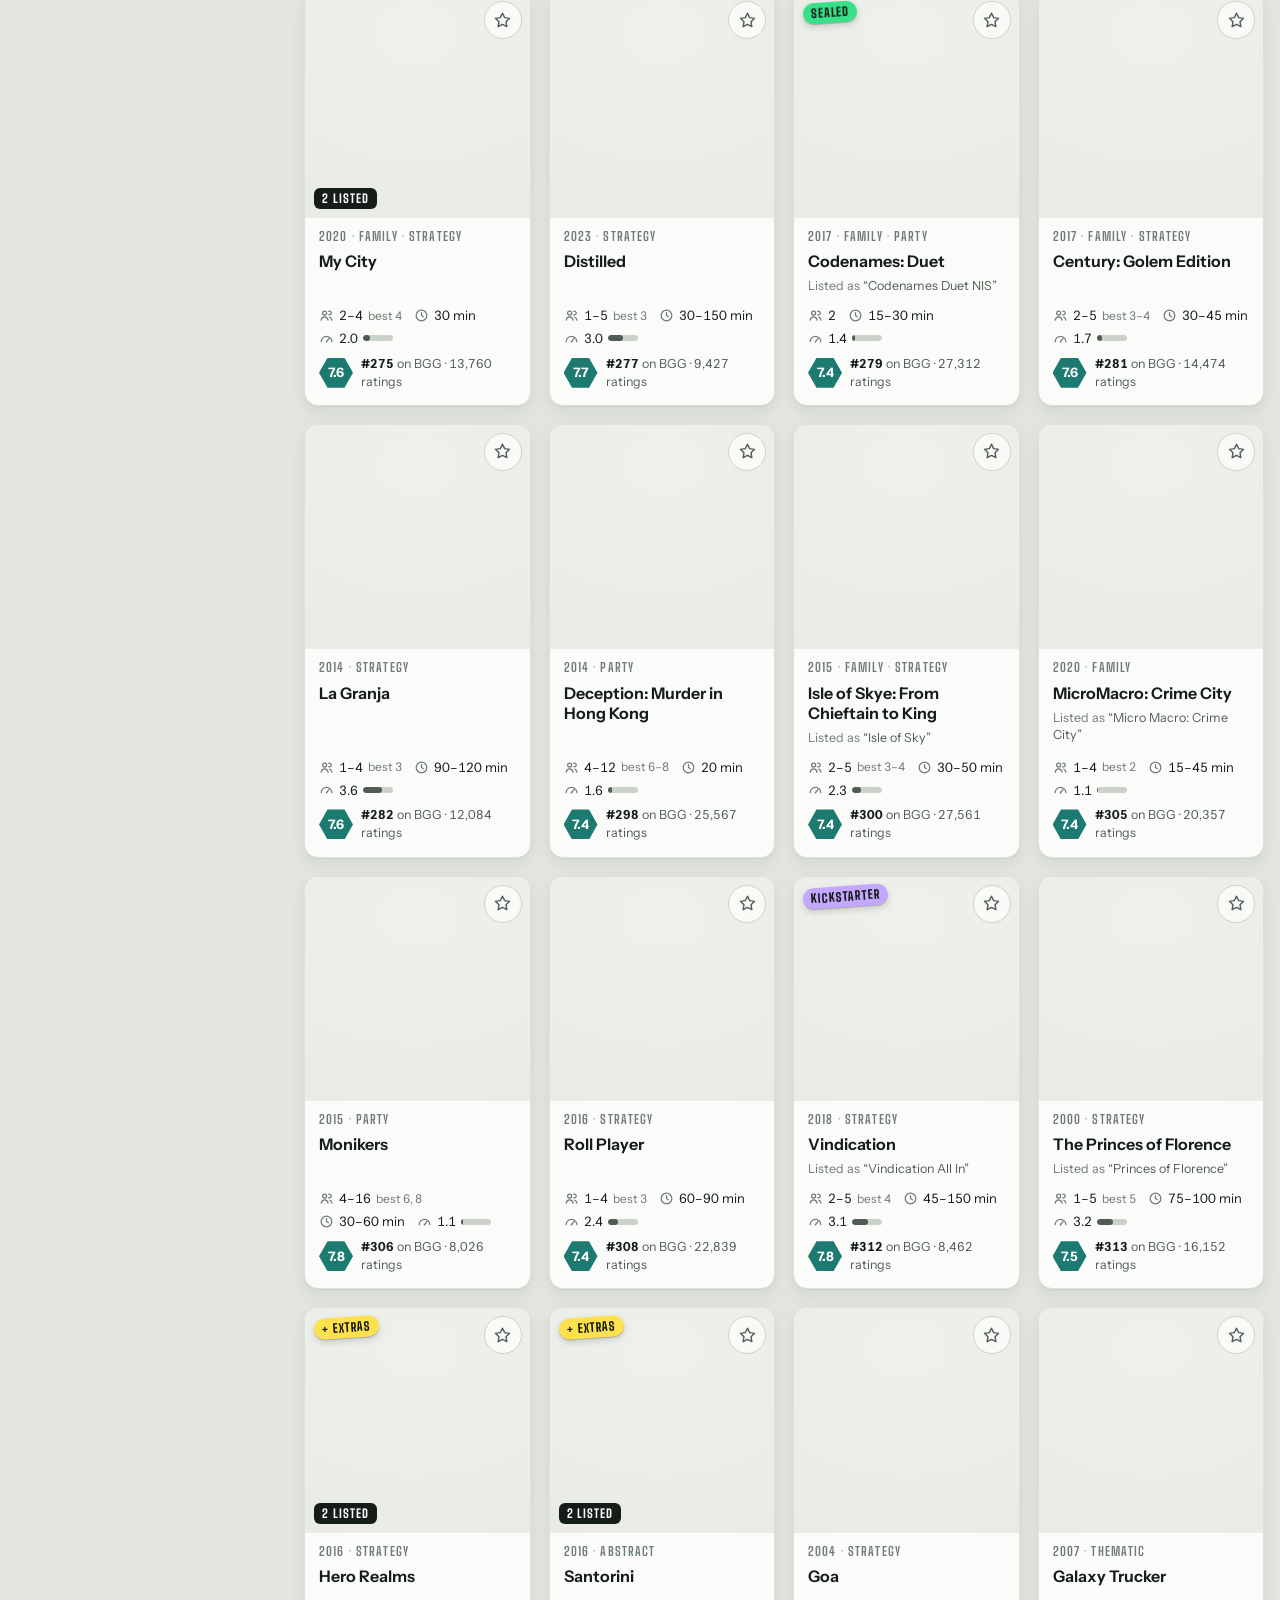
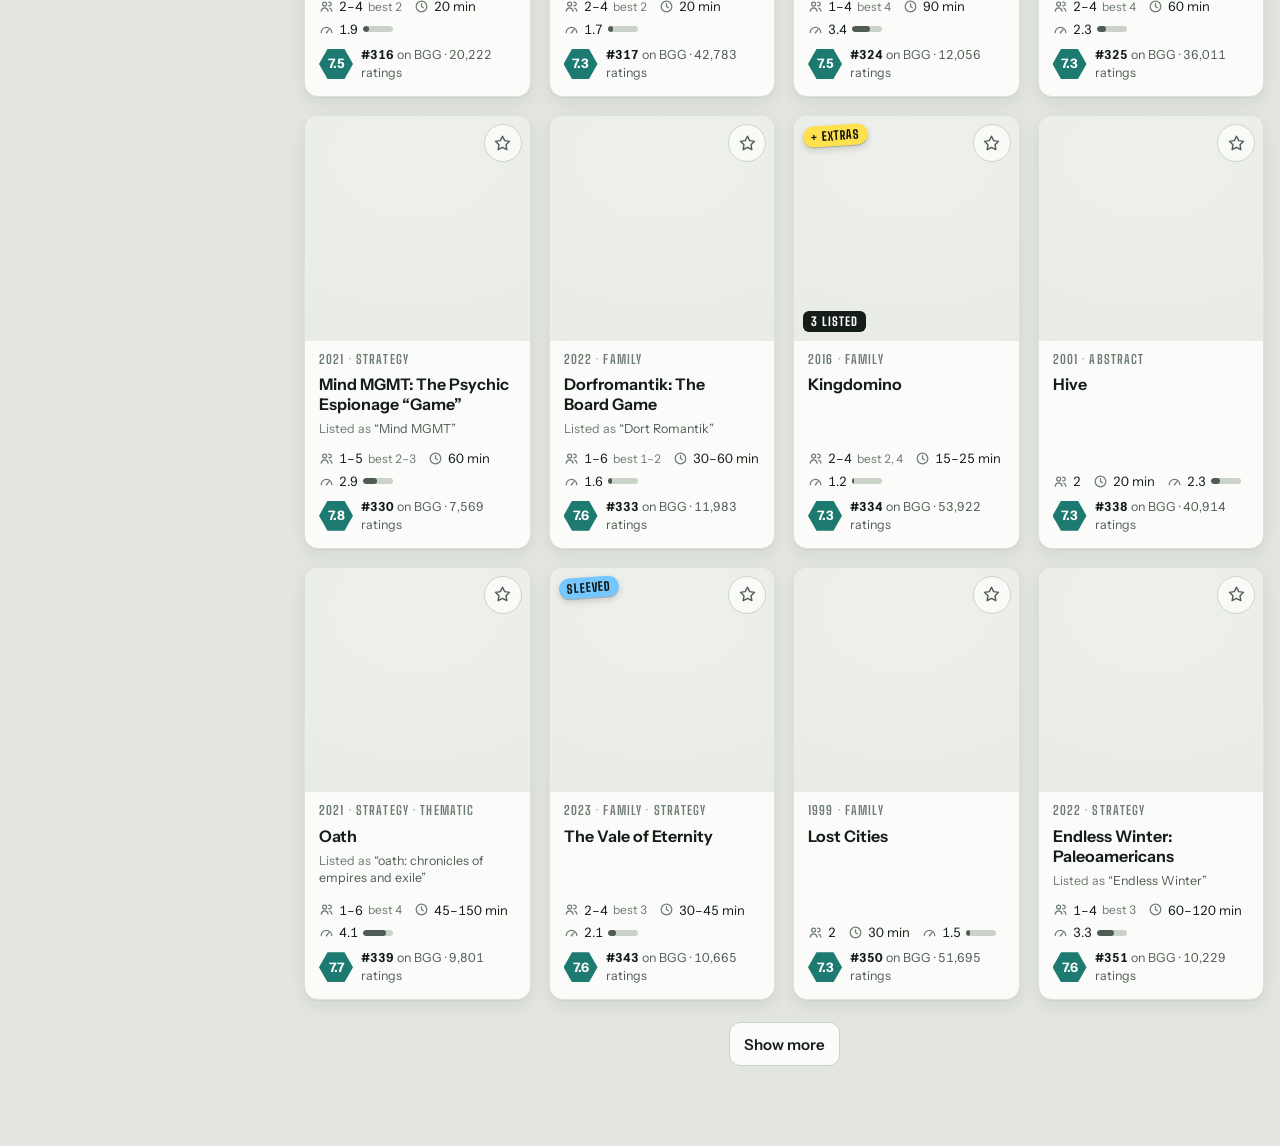
==== commit e74dd15a: "Update index.html" ====
--- a/index.html
+++ b/index.html
@@ -1,194 +1,899 @@
-
-<!doctype html>
+<!DOCTYPE html>
 <html lang="en">
 <head>
-    <meta charset="utf-8">
-    <meta name="viewport" content="width=device-width, initial-scale=1">
-    <title>ESV Symphony of Scripture Audio Bible, Gospel of John, Narrated by Jubilant Sykes — Audiobook</title>
-    <meta name="description" content="Where to listen to the ESV Symphony of Scripture Audio Bible, Gospel of John, Narrated by Jubilant Sykes audiobook.">
-    <meta name="robots" content="noindex">
-    <style>
-        :root {
-        color-scheme: dark;
-        --ground: #0a0a0a;
-        --ink: #d5d4cf; /* titles — 13.3:1 on the ground */
-        --ink-soft: #afaeaa; /* pill labels, body — 8.9:1 */
-        /* The reference's dimmest grey is #757471, which lands at 4.24:1 and
-        just misses WCAG AA for normal text. Six points lighter clears it at
-        4.6:1 and is indistinguishable at these sizes — this page gets read
-        once, on a phone, possibly in daylight. */
-        --ink-muted: #7b7a77; /* micro-labels, subtitle, pill borders */
-        --hairline: rgba(213, 212, 207, 0.09);
-        }
-        * { box-sizing: border-box; }
-        /* Adobe Text Pro is the reference's serif and Gotham its sans; both are
-        named first so a machine that has them uses them, and both fall back to
-        something close rather than loading a webfont. A page reached by tapping
-        a tag gets one chance on a cold connection — no font round trip. */
-        :root {
-        --serif: "Adobe Text Pro", Georgia, "Times New Roman", serif;
-        --sans: Gotham, "Gotham A", "Gotham B", "Helvetica Neue", Helvetica,
-        Arial, sans-serif;
-        }
-        body {
-        margin: 0;
-        padding: 3rem 1.5rem 3.5rem;
-        background: var(--ground);
-        color: var(--ink-soft);
-        font-family: var(--serif);
-        -webkit-text-size-adjust: 100%;
-        -webkit-font-smoothing: antialiased;
-        }
-        .sheet { max-width: 25rem; margin: 0 auto; }
-        /* Natural aspect, not a forced square: an audiobook cover is square and a
-        jacket is tall, and cropping either to fit the other would be an edit. */
-        .cover {
-        display: block;
-        width: 100%;
-        max-width: 19rem;
-        height: auto;
-        margin: 0 auto 2.25rem;
-        border: 1px solid var(--hairline);
-        }
-        h1 {
-        margin: 0 0 0.5rem;
-        font-family: var(--serif);
-        font-size: 1.6rem;
-        font-style: italic;
-        font-weight: 400;
-        line-height: 1.25;
-        text-align: center;
-        text-wrap: balance;
-        color: var(--ink);
-        }
-        /* Roman against the italic title, so the two do not compete. */
-        .subtitle {
-        margin: 0 0 1.5rem;
-        font-size: 1rem;
-        font-style: normal;
-        line-height: 1.45;
-        text-align: center;
-        text-wrap: balance;
-        color: var(--ink-muted);
-        }
-        .credits {
-        margin: 0 0 2.75rem;
-        font-family: var(--sans);
-        font-size: 0.7rem;
-        letter-spacing: 0.2em;
-        line-height: 2;
-        text-align: center;
-        text-transform: uppercase;
-        color: var(--ink-muted);
-        }
-        .listen-at {
-        margin: 0 0 1.5rem;
-        font-family: var(--sans);
-        font-size: 0.68rem;
-        font-weight: 400;
-        letter-spacing: 0.34em;
-        text-align: center;
-        text-transform: uppercase;
-        color: var(--ink-muted);
-        }
-        .links {
-        display: grid;
-        gap: 0.85rem;
-        margin: 0;
-        padding: 0;
-        list-style: none;
-        }
-        /* The reference's button: no fill, hairline border, full pill radius,
-        italic serif. 3.5rem clears the 44px minimum tap target with room —
-        this gets used one-handed, seconds after a phone touched a tag. */
-        .links a {
-        display: flex;
-        align-items: center;
-        justify-content: center;
-        min-height: 3.5rem;
-        padding: 0.9rem 1.75rem;
-        border: 1px solid var(--ink-muted);
-        border-radius: 999px;
-        background: none;
-        color: var(--ink-soft);
-        font-family: var(--serif);
-        font-size: 1.06rem;
-        font-style: italic;
-        text-align: center;
-        text-decoration: none;
-        transition: border-color 0.25s ease, color 0.25s ease;
-        }
-        .links a:hover,
-        .links a:focus-visible {
-        border-color: var(--ink);
-        color: var(--ink);
-        }
-        .empty {
-        margin: 0;
-        font-size: 1rem;
-        font-style: italic;
-        line-height: 1.5;
-        text-align: center;
-        color: var(--ink-muted);
-        }
-        footer {
-        margin: 3.25rem 0 0;
-        font-family: var(--sans);
-        font-size: 0.65rem;
-        letter-spacing: 0.28em;
-        text-align: center;
-        text-transform: uppercase;
-        color: var(--ink-muted);
-        }
-        /* The wordmark carries its own colours, so it is placed rather than
-        recoloured or dimmed. It is small and last on the page, which is enough
-        to keep it from competing with the links. */
-        footer img {
-        display: block;
-        width: 8.75rem;
-        max-width: 60%;
-        height: auto;
-        margin: 0 auto;
-        }
-    </style>
+<meta charset="utf-8">
+<meta name="viewport" content="width=device-width,initial-scale=1,viewport-fit=cover">
+<title>2026 Garage Sale Game Browser</title>
+<meta name="claude:viewport-fit-sides" content="cover">
+<link rel="preconnect" href="https://fonts.googleapis.com">
+<link rel="preconnect" href="https://fonts.gstatic.com" crossorigin>
+<link rel="stylesheet" href="https://fonts.googleapis.com/css2?family=Big+Shoulders+Display:wght@700;800;900&family=Big+Shoulders+Text:wght@600;700;800&family=Instrument+Sans:ital,wght@0,400..700;1,400..700&display=swap">
+<style>
+/* Layout: felt-green masthead → sticky search bar → filter rail + grid of game boxes; drawers for a game's details and the shortlist.
+   Condition notes from listings are drawn as fluorescent garage-sale stickers stuck on the box art. */
+:root{
+  --ground:#e2e6df; --surface:#fbfcf9; --surface-2:#eef1eb; --cover:#e9ece6;
+  --ink:#141d18; --muted:#4f5c55; --faint:#6f7c75; --line:#cbd3c9; --line-2:#dce2d9;
+  --accent:#1c5a44; --accent-ink:#f2faf5; --accent-soft:#d5e7dc;
+  --mast:#163b2e; --mast-ink:#eef6f1; --mast-muted:#b3cdc1;
+  --gold:#e9a400;
+  --st-green:#38e08a; --st-yellow:#ffe14d; --st-violet:#c4a8ff; --st-blue:#74c8ff; --st-pink:#ff7ab8; --st-red:#ff7148; --st-white:#ffffff; --st-ink:#111611;
+  --r5:#187a41; --r4:#1c7a70; --r3:#2b63c4; --r2:#7448c4; --r1:#b5372b; --r0:#7f8a84;
+  --shadow:0 1px 2px rgb(18 30 24 / .06), 0 6px 18px rgb(18 30 24 / .07);
+  --shadow-lift:0 2px 4px rgb(18 30 24 / .08), 0 14px 32px rgb(18 30 24 / .14);
+  --box-shadow-img:drop-shadow(0 7px 9px rgb(18 30 24 / .22)) drop-shadow(0 1px 1px rgb(18 30 24 / .25));
+  --scrim:rgb(9 16 12 / .5);
+  --display:'Big Shoulders Display','Arial Narrow','Roboto Condensed',Impact,sans-serif;
+  --label:'Big Shoulders Text','Arial Narrow','Roboto Condensed',sans-serif;
+  --body:'Instrument Sans',system-ui,-apple-system,'Segoe UI',Roboto,sans-serif;
+  --bar-h:72px;
+  color-scheme:light;
+}
+@media (prefers-color-scheme: dark){
+  :root:not([data-theme="light"]){
+    --ground:#0e1511; --surface:#17201b; --surface-2:#1e2923; --cover:#1c2621;
+    --ink:#e6ece8; --muted:#a6b2ab; --faint:#87958d; --line:#2c3832; --line-2:#24302a;
+    --accent:#86d6ad; --accent-ink:#0b1d14; --accent-soft:#1f3a2e;
+    --mast:#0a1f17; --mast-ink:#e9f4ee; --mast-muted:#93b6a6;
+    --gold:#ffc23d;
+    --r5:#2a9d5c; --r4:#2a9187; --r3:#3f78d8; --r2:#8a62d6; --r1:#c9473a; --r0:#5f6b65;
+    --shadow:0 1px 2px rgb(0 0 0 / .35), 0 6px 18px rgb(0 0 0 / .25);
+    --shadow-lift:0 2px 4px rgb(0 0 0 / .4), 0 16px 34px rgb(0 0 0 / .45);
+    --box-shadow-img:drop-shadow(0 8px 10px rgb(0 0 0 / .5)) drop-shadow(0 1px 1px rgb(0 0 0 / .5));
+    --scrim:rgb(0 0 0 / .62);
+    color-scheme:dark;
+  }
+}
+:root[data-theme="dark"]{
+  --ground:#0e1511; --surface:#17201b; --surface-2:#1e2923; --cover:#1c2621;
+  --ink:#e6ece8; --muted:#a6b2ab; --faint:#87958d; --line:#2c3832; --line-2:#24302a;
+  --accent:#86d6ad; --accent-ink:#0b1d14; --accent-soft:#1f3a2e;
+  --mast:#0a1f17; --mast-ink:#e9f4ee; --mast-muted:#93b6a6;
+  --gold:#ffc23d;
+  --r5:#2a9d5c; --r4:#2a9187; --r3:#3f78d8; --r2:#8a62d6; --r1:#c9473a; --r0:#5f6b65;
+  --shadow:0 1px 2px rgb(0 0 0 / .35), 0 6px 18px rgb(0 0 0 / .25);
+  --shadow-lift:0 2px 4px rgb(0 0 0 / .4), 0 16px 34px rgb(0 0 0 / .45);
+  --box-shadow-img:drop-shadow(0 8px 10px rgb(0 0 0 / .5)) drop-shadow(0 1px 1px rgb(0 0 0 / .5));
+  --scrim:rgb(0 0 0 / .62);
+  color-scheme:dark;
+}
+
+*,*::before,*::after{box-sizing:border-box}
+html{-webkit-text-size-adjust:100%;padding-top:env(safe-area-inset-top,0px);padding-bottom:env(safe-area-inset-bottom,0px)}
+body{margin:0;background:var(--ground);color:var(--ink);font:15px/1.45 var(--body);font-variant-numeric:tabular-nums}
+body::before{content:"";position:fixed;inset:0 0 auto;height:env(safe-area-inset-top,0px);z-index:30;background:var(--surface)}
+img{max-width:100%}
+[hidden]{display:none!important}
+button,input,select{font:inherit;color:inherit}
+button{cursor:pointer}
+a{color:var(--accent)}
+:focus-visible{outline:3px solid var(--accent);outline-offset:2px}
+.gutter{padding-left:max(16px,env(safe-area-inset-left,0px));padding-right:max(16px,env(safe-area-inset-right,0px))}
+.inner{max-width:1480px;margin:0 auto}
+
+/* ---------- masthead ---------- */
+.mast{background:var(--mast);color:var(--mast-ink)}
+.mast .inner{padding-block:30px 26px;display:grid;gap:10px}
+.eyebrow{margin:0;font:700 13px/1 var(--label);letter-spacing:.14em;text-transform:uppercase;color:var(--mast-muted);display:flex;align-items:center;gap:10px}
+.dots{display:inline-flex;gap:3px}
+.dots i{width:11px;height:11px;border-radius:50%;display:block;box-shadow:inset 0 -1px 0 rgb(0 0 0 / .18)}
+.mast h1{margin:0;font:900 clamp(2.4rem,6.4vw,4.6rem)/.86 var(--display);letter-spacing:.005em;text-transform:uppercase;text-wrap:balance}
+.lede{margin:4px 0 0;max-width:76ch;color:var(--mast-muted);font-size:15.5px}
+.facts-line{margin:6px 0 0;display:flex;flex-wrap:wrap;gap:6px 18px;font:700 15px/1.2 var(--label);letter-spacing:.06em;text-transform:uppercase;color:var(--mast-ink)}
+.facts-line span b{font:800 20px/1 var(--display);letter-spacing:.02em;margin-right:5px}
+
+/* ---------- sticky bar ---------- */
+.bar{position:sticky;top:env(safe-area-inset-top,0px);z-index:20;background:var(--surface);border-bottom:1px solid var(--line);box-shadow:0 2px 12px rgb(18 30 24 / .06)}
+.bar .inner{padding-block:12px;display:flex;flex-wrap:wrap;gap:10px;align-items:center}
+.search{flex:1 1 300px;min-width:0;position:relative;display:flex;align-items:center}
+.search svg{position:absolute;left:13px;width:18px;height:18px;color:var(--faint);pointer-events:none}
+.search input{width:100%;height:44px;padding:0 40px 0 40px;border:1px solid var(--line);border-radius:11px;background:var(--surface-2)}
+.search input::placeholder{color:var(--faint)}
+.search kbd{position:absolute;right:10px;font:600 12px/1 var(--body);color:var(--faint);border:1px solid var(--line);border-radius:5px;padding:3px 6px;background:var(--surface)}
+.search input:not(:placeholder-shown)+kbd{display:none}
+.ctl{height:44px;border:1px solid var(--line);border-radius:11px;background:var(--surface);padding:0 14px;display:inline-flex;align-items:center;gap:8px;font-weight:600;white-space:nowrap}
+.ctl:hover{border-color:var(--faint)}
+select.ctl{padding-right:34px;appearance:none;background-image:linear-gradient(45deg,transparent 50%,currentColor 50%),linear-gradient(135deg,currentColor 50%,transparent 50%);background-position:calc(100% - 18px) 19px,calc(100% - 13px) 19px;background-size:5px 5px;background-repeat:no-repeat}
+.ctl[aria-pressed="true"]{background:var(--accent-soft);border-color:var(--accent)}
+.ctl .box{width:16px;height:16px;border:2px solid var(--faint);border-radius:4px;display:inline-grid;place-items:center}
+.ctl[aria-pressed="true"] .box{background:var(--accent);border-color:var(--accent)}
+.ctl[aria-pressed="true"] .box::after{content:"";width:8px;height:4px;border:2px solid var(--accent-ink);border-top:0;border-right:0;transform:translateY(-1px) rotate(-45deg)}
+.ctl.primary{background:var(--accent);border-color:var(--accent);color:var(--accent-ink)}
+.ctl .n{min-width:22px;height:22px;padding:0 6px;border-radius:999px;background:var(--accent-ink);color:var(--accent);display:inline-grid;place-items:center;font:800 13px/1 var(--body)}
+.ctl.primary svg{width:17px;height:17px}
+.only-narrow{display:none}
+.narrow-only{display:none!important}
+.sortwrap{display:inline-flex;align-items:center;gap:8px}
+.sortlbl{font:800 13px/1 var(--label);letter-spacing:.12em;text-transform:uppercase;color:var(--muted)}
+.ctl:disabled{opacity:.5;cursor:default}
+
+/* ---------- layout ---------- */
+.layout{display:grid;grid-template-columns:262px minmax(0,1fr);gap:26px;padding-block:22px 80px}
+.rail{position:sticky;top:calc(var(--bar-h) + 18px + env(safe-area-inset-top,0px));align-self:start;max-height:calc(100vh - var(--bar-h) - 36px);overflow:auto;padding-right:4px;display:grid;gap:18px;scrollbar-width:thin}
+.rail-head{display:none}
+.fgroup{display:grid;gap:8px}
+.fgroup h2{margin:0;font:800 13px/1 var(--label);letter-spacing:.12em;text-transform:uppercase;color:var(--muted);display:flex;justify-content:space-between;align-items:baseline;gap:8px}
+.fgroup h2 small{font:500 12px/1.2 var(--body);letter-spacing:0;text-transform:none;color:var(--faint)}
+.chips{display:flex;flex-wrap:wrap;gap:6px}
+.chip{border:1px solid var(--line);background:var(--surface);border-radius:999px;padding:6px 11px;font:600 13.5px/1.1 var(--body);display:inline-flex;align-items:center;gap:6px}
+.chip:hover{border-color:var(--faint)}
+.chip[aria-pressed="true"]{background:var(--accent);border-color:var(--accent);color:var(--accent-ink)}
+.chip .ct{font-weight:500;opacity:.7;font-size:12.5px}
+.chip.sq{min-width:38px;justify-content:center}
+.rail-foot{display:grid;gap:10px;padding-top:4px;border-top:1px solid var(--line)}
+.linkbtn{background:none;border:0;padding:6px 0;color:var(--accent);font-weight:650;text-align:left;text-decoration:underline;text-underline-offset:3px}
+.credit{margin:0;font-size:12.5px;color:var(--faint);line-height:1.5}
+
+/* ---------- results ---------- */
+.results{min-width:0;display:grid;gap:14px;align-content:start}
+.resultbar{display:flex;flex-wrap:wrap;align-items:center;gap:8px 12px;min-height:34px}
+.count{font:800 15px/1.2 var(--label);letter-spacing:.08em;text-transform:uppercase;color:var(--muted)}
+.count b{font:900 22px/1 var(--display);color:var(--ink);letter-spacing:.01em}
+.active{display:flex;flex-wrap:wrap;gap:6px}
+.pill{display:inline-flex;align-items:center;gap:4px;border-radius:999px;background:var(--accent-soft);color:var(--ink);border:0;padding:5px 6px 5px 11px;font:600 13px/1 var(--body)}
+.pill span{display:inline-grid;place-items:center;width:18px;height:18px;border-radius:50%;background:var(--surface);font-size:14px;line-height:1}
+.grid{display:grid;grid-template-columns:repeat(auto-fill,minmax(204px,1fr));gap:18px}
+
+/* ---------- card ---------- */
+.card{position:relative;background:var(--surface);border:1px solid var(--line-2);border-radius:14px;box-shadow:var(--shadow);display:flex;flex-direction:column;transition:transform .16s ease,box-shadow .16s ease}
+.card:hover{transform:translateY(-2px);box-shadow:var(--shadow-lift)}
+.card:has(.hit:focus-visible){outline:3px solid var(--accent);outline-offset:2px}
+.hit{position:absolute;inset:0;z-index:1;background:none;border:0;border-radius:14px;padding:0}
+.hit:focus-visible{outline:none}
+.cover{position:relative;aspect-ratio:1/1;max-width:100%;border-radius:13px 13px 0 0;background:radial-gradient(120% 90% at 50% 18%,var(--surface-2),var(--cover));display:grid;place-items:center;padding:16px 16px 18px;overflow:hidden}
+.cover img{width:100%;height:100%;object-fit:contain;filter:var(--box-shadow-img)}
+.ph{width:78%;aspect-ratio:1/1;max-width:100%;background:var(--surface);border:1px solid var(--line);border-radius:4px;display:grid;place-items:center;box-shadow:0 8px 14px rgb(18 30 24 / .12);position:relative;padding:12px}
+.ph span{position:relative;z-index:1;font:800 clamp(15px,1.6vw,19px)/1.05 var(--label);text-transform:uppercase;letter-spacing:.03em;text-align:center;color:var(--ink);overflow-wrap:anywhere;padding:10px 6px;background:color-mix(in srgb,var(--st-yellow) 55%,transparent);transform:rotate(-3deg);text-wrap:balance}
+.ph span.sm{font-size:clamp(13px,1.25vw,15px)}
+.ph span.xs{font-size:clamp(11px,1vw,12.5px)}
+.ph::after{content:"No box art";position:absolute;bottom:7px;left:0;right:0;text-align:center;font:600 10.5px/1 var(--body);color:var(--faint)}
+.stickers{position:absolute;top:9px;left:9px;display:flex;flex-direction:column;align-items:flex-start;gap:5px;z-index:2;pointer-events:none}
+.st{display:inline-block;font:800 12px/1 var(--label);letter-spacing:.07em;text-transform:uppercase;color:var(--st-ink);padding:5px 8px 4px;border-radius:999px;box-shadow:0 1px 0 rgb(0 0 0 / .18),0 3px 7px rgb(0 0 0 / .16);white-space:nowrap}
+.stickers .st:nth-child(1){transform:rotate(-4deg)}
+.stickers .st:nth-child(2){transform:rotate(3deg)}
+.stickers .st:nth-child(3){transform:rotate(-2deg)}
+.st.g{background:var(--st-green)} .st.y{background:var(--st-yellow)} .st.v{background:var(--st-violet)} .st.b{background:var(--st-blue)}
+.st.p{background:var(--st-pink)} .st.r{background:var(--st-red)} .st.w{background:var(--st-white);box-shadow:0 0 0 1.5px var(--st-ink) inset,0 3px 7px rgb(0 0 0 / .16)}
+.st.more{background:var(--surface);color:var(--muted)}
+.copies-tag{position:absolute;left:9px;bottom:9px;z-index:2;pointer-events:none;font:800 12px/1 var(--label);letter-spacing:.08em;text-transform:uppercase;background:var(--ink);color:var(--surface);padding:5px 8px 4px;border-radius:6px}
+.save{position:absolute;top:8px;right:8px;z-index:3;width:38px;height:38px;border-radius:50%;border:1px solid var(--line);background:color-mix(in srgb,var(--surface) 88%,transparent);display:grid;place-items:center;color:var(--muted);backdrop-filter:blur(4px)}
+.save svg{width:19px;height:19px}
+.save:hover{color:var(--ink);border-color:var(--faint)}
+.save[aria-pressed="true"]{color:var(--gold);border-color:var(--gold);background:var(--surface)}
+.save[aria-pressed="true"] svg{fill:currentColor}
+.meta{padding:12px 14px 14px;display:flex;flex-direction:column;gap:7px;flex:1}
+.kicker{margin:0;font:700 12.5px/1.15 var(--label);letter-spacing:.09em;text-transform:uppercase;color:var(--faint)}
+.name{margin:0;font:650 16px/1.25 var(--body);overflow-wrap:anywhere;text-wrap:pretty}
+.listed{margin:0;font-size:12.5px;line-height:1.35;color:var(--muted);overflow-wrap:anywhere}
+.listed i{font-style:normal;color:var(--faint)}
+.listed.nobgg{margin-top:auto}
+.guess{display:inline-block;font:700 11px/1 var(--label);letter-spacing:.08em;text-transform:uppercase;color:var(--muted);border:1px dashed var(--faint);border-radius:4px;padding:3px 5px 2px;margin-left:2px;vertical-align:1px}
+.specs{display:flex;flex-wrap:wrap;gap:4px 12px;font-size:13px;color:var(--ink);margin-top:auto;padding-top:4px}
+.spec{display:inline-flex;align-items:center;gap:5px;white-space:nowrap}
+.spec svg{width:15px;height:15px;color:var(--faint);flex:none}
+.spec small{color:var(--faint);font-size:12px}
+.wbar{width:30px;height:6px;border-radius:3px;background:var(--line);overflow:hidden;display:inline-block}
+.wbar i{display:block;height:100%;background:var(--muted);border-radius:3px}
+.score{display:flex;align-items:center;gap:8px;font-size:12.5px;color:var(--muted)}
+.hex{width:34px;height:30px;display:inline-grid;place-items:center;clip-path:polygon(25% 0,75% 0,100% 50%,75% 100%,25% 100%,0 50%);background:var(--r0);color:#fff;font:800 13px/1 var(--body);flex:none}
+.score b{color:var(--ink);font-weight:650}
+.more{justify-self:center;margin-top:8px}
+.empty{padding:60px 20px;text-align:center;color:var(--muted);display:grid;gap:12px;justify-items:center}
+.empty h2{margin:0;font:900 30px/1 var(--display);text-transform:uppercase;color:var(--ink)}
+
+/* ---------- drawers ---------- */
+.scrim{position:fixed;inset:0;background:var(--scrim);z-index:40}
+.drawer{position:fixed;top:0;right:0;bottom:0;width:min(540px,100vw);background:var(--surface);z-index:50;box-shadow:-10px 0 40px rgb(0 0 0 / .25);display:flex;flex-direction:column;padding-top:env(safe-area-inset-top,0px)}
+.dhead{display:flex;align-items:center;justify-content:space-between;gap:10px;padding:12px max(16px,env(safe-area-inset-right,0px)) 12px 20px;border-bottom:1px solid var(--line)}
+.dhead p{margin:0;font:800 13px/1 var(--label);letter-spacing:.12em;text-transform:uppercase;color:var(--muted)}
+.x{width:40px;height:40px;border-radius:50%;border:1px solid var(--line);background:var(--surface);display:grid;place-items:center;font-size:22px;line-height:1;color:var(--muted)}
+.x:hover{color:var(--ink);border-color:var(--faint)}
+.dbody{flex:1 1 auto;min-height:0;overflow:auto;overscroll-behavior:contain;padding:20px max(20px,env(safe-area-inset-right,0px)) calc(28px + env(safe-area-inset-bottom,0px)) 20px;display:flex;flex-direction:column;gap:18px}
+.dbody>*{flex-shrink:0}
+.d-top{display:grid;grid-template-columns:150px minmax(0,1fr);gap:18px;align-items:start}
+.d-cover{aspect-ratio:1/1;max-width:100%;background:radial-gradient(120% 90% at 50% 18%,var(--surface-2),var(--cover));border-radius:12px;display:grid;place-items:center;padding:12px}
+.d-cover img{width:100%;height:100%;object-fit:contain;filter:var(--box-shadow-img)}
+.d-cover .ph{width:88%}
+.d-title{display:grid;gap:6px;min-width:0}
+.d-title h2{margin:0;font:900 clamp(26px,4.4vw,34px)/.95 var(--display);text-transform:uppercase;letter-spacing:.01em;overflow-wrap:anywhere;text-wrap:balance}
+.d-title .by{margin:0;color:var(--muted);font-size:13.5px}
+.oneliner{margin:0;font-size:14.5px}
+.callout{margin:0;padding:10px 12px;border-radius:10px;background:var(--surface-2);border:1px solid var(--line);font-size:13.5px;color:var(--ink)}
+.callout.warn{border-style:dashed;border-color:var(--faint)}
+.facts{margin:0;display:grid;grid-template-columns:repeat(3,minmax(0,1fr));gap:1px;background:var(--line);border:1px solid var(--line);border-radius:12px;overflow:hidden}
+.facts div{background:var(--surface);padding:10px 12px;display:grid;gap:3px;align-content:start}
+.facts dt{font:700 11.5px/1 var(--label);letter-spacing:.1em;text-transform:uppercase;color:var(--faint)}
+.facts dd{margin:0;font:650 15px/1.25 var(--body)}
+.facts dd small{display:block;font-weight:500;font-size:12px;color:var(--muted)}
+.tags{display:flex;flex-wrap:wrap;gap:6px}
+.tag{font-size:12.5px;padding:4px 9px;border-radius:999px;background:var(--surface-2);border:1px solid var(--line);color:var(--muted)}
+.d-sec{display:grid;gap:10px}
+.d-sec h3{margin:0;font:800 13px/1 var(--label);letter-spacing:.12em;text-transform:uppercase;color:var(--muted)}
+.copies{list-style:none;margin:0;padding:0;display:grid;gap:10px}
+.copy{border:1px solid var(--line);border-radius:12px;padding:12px;display:grid;grid-template-columns:minmax(0,1fr) auto;gap:8px 12px;align-items:start}
+.copy .lt{margin:0;font-weight:650;overflow-wrap:anywhere}
+.copy .lsts{display:flex;flex-wrap:wrap;gap:6px;grid-column:1/-1}
+.copy .lsts .st{box-shadow:none}
+.copy .note{margin:0;font-size:13px;color:var(--muted);grid-column:1/-1}
+.copy .note b{color:var(--ink);font-weight:650}
+.savebtn{height:36px;border-radius:999px;border:1px solid var(--line);background:var(--surface);padding:0 12px 0 10px;display:inline-flex;align-items:center;gap:6px;font-weight:650;font-size:13.5px;white-space:nowrap}
+.savebtn svg{width:17px;height:17px}
+.savebtn[aria-pressed="true"]{border-color:var(--gold);color:var(--ink)}
+.savebtn[aria-pressed="true"] svg{fill:var(--gold);color:var(--gold)}
+.bgg{display:inline-flex;align-items:center;gap:8px;justify-self:start;height:44px;padding:0 16px;border-radius:11px;background:var(--accent);color:var(--accent-ink);font-weight:650;text-decoration:none}
+.bgg:hover{filter:brightness(1.06)}
+
+.slist{list-style:none;margin:0;padding:0;display:grid;gap:8px}
+.sitem{display:grid;grid-template-columns:56px minmax(0,1fr) auto;gap:12px;align-items:center;padding:8px;border:1px solid var(--line);border-radius:12px}
+.sthumb{width:56px;height:56px;border-radius:8px;background:var(--cover);display:grid;place-items:center;overflow:hidden;padding:4px}
+.sthumb img{width:100%;height:100%;object-fit:contain}
+.sthumb span{font:800 10px/1 var(--label);text-transform:uppercase;color:var(--faint);text-align:center}
+.sname{margin:0;font-weight:650;line-height:1.25;overflow-wrap:anywhere}
+.ssub{margin:2px 0 0;font-size:12.5px;color:var(--muted);overflow-wrap:anywhere}
+.sbtns{display:flex;gap:6px}
+.iconbtn{width:36px;height:36px;border-radius:50%;border:1px solid var(--line);background:var(--surface);display:grid;place-items:center;color:var(--muted);font-size:18px;line-height:1}
+.iconbtn:hover{color:var(--ink);border-color:var(--faint)}
+.sactions{display:flex;flex-wrap:wrap;gap:8px;align-items:center}
+.sempty{color:var(--muted);margin:0}
+.confirm{display:inline-flex;gap:6px;align-items:center;font-size:13.5px}
+.toast{position:fixed;left:50%;bottom:calc(22px + env(safe-area-inset-bottom,0px));transform:translateX(-50%);background:var(--ink);color:var(--surface);padding:10px 16px;border-radius:10px;z-index:60;font-weight:600;box-shadow:var(--shadow-lift);max-width:calc(100vw - 32px)}
+
+/* ---------- narrow screens ---------- */
+@media (max-width: 960px){
+  .layout{grid-template-columns:minmax(0,1fr);padding-block:14px 70px}
+  .only-narrow{display:inline-flex}
+  .rail{position:fixed;inset:auto 0 0 0;top:auto;max-height:86vh;z-index:50;background:var(--surface);border-radius:18px 18px 0 0;padding:0 max(18px,env(safe-area-inset-right,0px)) calc(18px + env(safe-area-inset-bottom,0px)) max(18px,env(safe-area-inset-left,0px));box-shadow:0 -10px 40px rgb(0 0 0 / .25);transform:translateY(105%);transition:transform .22s ease;visibility:hidden}
+  .rail.open{transform:none;visibility:visible}
+  .rail-head{display:flex;position:sticky;top:0;background:var(--surface);z-index:1;justify-content:space-between;align-items:center;padding:14px 0 10px;border-bottom:1px solid var(--line)}
+  .rail-head p{margin:0;font:900 22px/1 var(--display);text-transform:uppercase}
+  .rail-done{position:sticky;bottom:0;background:var(--surface);padding-top:10px}
+  .rail-done .ctl{width:100%;justify-content:center}
+}
+@media (min-width: 961px){ .rail-done{display:none} }
+@media (max-width: 560px){
+  .mast .inner{padding-block:22px 20px}
+  .lede{font-size:14.5px}
+  .bar .inner{gap:8px;padding-block:10px}
+  .search{flex-basis:100%}
+  .bar .ctl{padding:0 11px;justify-content:center}
+  .sortwrap{flex:1 1 0;min-width:0}
+  .sortwrap select{width:100%}
+  .sortlbl,.wide-only,#openShort .lbl{display:none}
+  .narrow-only{display:grid!important}
+  .score .uc{display:none}
+  .grid{grid-template-columns:repeat(2,minmax(0,1fr));gap:10px}
+  .cover{padding:12px 12px 14px}
+  .meta{padding:10px 10px 12px;gap:6px}
+  .name{font-size:14.5px}
+  .specs{gap:3px 9px;font-size:12px}
+  .spec svg{width:13px;height:13px}
+  .st{font-size:10.5px;padding:4px 6px 3px}
+  .save{width:34px;height:34px}
+  .hex{width:30px;height:26px;font-size:12px}
+  .d-top{grid-template-columns:110px minmax(0,1fr);gap:14px}
+  .facts{grid-template-columns:repeat(2,minmax(0,1fr))}
+  .drawer{top:auto;height:94vh;width:100vw;border-radius:18px 18px 0 0;padding-top:0}
+}
+@media (prefers-reduced-motion: reduce){ *{transition:none!important;animation:none!important} .card:hover{transform:none} }
+</style>
 </head>
 <body>
-<main class="sheet">
-
-    <img class="cover" src="[data-uri]" alt="ESV Symphony of Scripture Audio Bible, Gospel of John, Narrated by Jubilant Sykes cover">
-
-    <h1>ESV Symphony of Scripture Audio Bible, Gospel of John, Narrated by Jubilant Sykes</h1>
-
-
-    <p class="credits">
-        Crossway
-        <br>
-        Read by Jubilant Sykes
-    </p>
-
-
-    <h2 class="listen-at">Listen At</h2>
-    <ul class="links">
-
-        <li><a href="https://www.audible.com/pd/B0HHRB23MD" target="_blank" rel="noopener">Audible</a></li>
-
-        <li><a href="https://books.apple.com/us/audiobook/esv-symphony-of-scripture-audio-bible-gospel-of/id6807558921?uo=4" target="_blank" rel="noopener">Apple</a></li>
-
-        <li><a href="https://www.crossway.org/product/9798874913137" target="_blank" rel="noopener">Crossway</a></li>
-
-        <li><a href="https://play.google.com/store/audiobooks/details?id=AQAAAEAGNlp2TM" target="_blank" rel="noopener">Google Play</a></li>
-
-        <li><a href="https://libro.fm/audiobooks/9798874913137" target="_blank" rel="noopener">Libro.fm</a></li>
-
-        <li><a href="https://open.spotify.com/show/7sfOJ8BKgJeoupSlqWGdoG" target="_blank" rel="noopener">Spotify</a></li>
-
-    </ul>
-
-    <footer>
-
-        <img src="[data-uri]" alt="Crossway">
-
-    </footer>
-</main>
+<svg width="0" height="0" style="position:absolute" aria-hidden="true">
+  <symbol id="i-star" viewBox="0 0 24 24"><path d="M12 2.8l2.75 5.6 6.15.9-4.45 4.34 1.05 6.12L12 16.87l-5.5 2.89 1.05-6.12L3.1 9.3l6.15-.9z" fill="none" stroke="currentColor" stroke-width="1.8" stroke-linejoin="round"/></symbol>
+  <symbol id="i-players" viewBox="0 0 24 24"><g fill="none" stroke="currentColor" stroke-width="2" stroke-linecap="round"><circle cx="9" cy="8" r="3.2"/><path d="M3.5 19.5c.6-3.3 2.8-5.2 5.5-5.2s4.9 1.9 5.5 5.2"/><path d="M15.5 5.2a3 3 0 1 1 0 5.6M17.2 14.6c1.8.6 3 2.3 3.4 4.9"/></g></symbol>
+  <symbol id="i-clock" viewBox="0 0 24 24"><g fill="none" stroke="currentColor" stroke-width="2" stroke-linecap="round"><circle cx="12" cy="12" r="8.5"/><path d="M12 7.5V12l3 2"/></g></symbol>
+  <symbol id="i-weight" viewBox="0 0 24 24"><g fill="none" stroke="currentColor" stroke-width="2" stroke-linecap="round"><path d="M3.5 17a8.5 8.5 0 0 1 17 0"/><path d="M12 17l4.2-5.2"/><circle cx="12" cy="17" r="1.3" fill="currentColor" stroke="none"/></g></symbol>
+  <symbol id="i-search" viewBox="0 0 24 24"><g fill="none" stroke="currentColor" stroke-width="2.2" stroke-linecap="round"><circle cx="10.5" cy="10.5" r="6.5"/><path d="M20 20l-4.6-4.6"/></g></symbol>
+  <symbol id="i-filter" viewBox="0 0 24 24"><g fill="none" stroke="currentColor" stroke-width="2.2" stroke-linecap="round"><path d="M4 6h16M7 12h10M10 18h4"/></g></symbol>
+</svg>
+
+<header class="mast gutter">
+  <div class="inner">
+    <p class="eyebrow"><span class="dots" aria-hidden="true"><i style="background:var(--st-green)"></i><i style="background:var(--st-yellow)"></i><i style="background:var(--st-pink)"></i></span>Board game garage sale · shopping list builder</p>
+    <h1>2026 Garage Sale Game Browser</h1>
+    <p class="lede">Every listing checked against BoardGameGeek: box art, player counts, play time, weight and ratings. Condition notes from the listings show up as stickers. Star the ones you want and take the list with you.</p>
+    <p class="facts-line" id="facts"></p>
+  </div>
+</header>
+
+<div class="bar gutter" id="bar">
+  <div class="inner">
+    <label class="search" for="q"><svg aria-hidden="true"><use href="#i-search"/></svg><input id="q" type="search" placeholder="Search games, designers, mechanics…" autocomplete="off" aria-label="Search games, designers and mechanics"><kbd aria-hidden="true">/</kbd></label>
+    <button class="ctl only-narrow" id="openFilters" type="button" aria-controls="rail" aria-expanded="false"><svg width="17" height="17" aria-hidden="true"><use href="#i-filter"/></svg>Filters <span class="n" id="fcount" hidden></span></button>
+    <label class="sortwrap" for="sort"><span class="sortlbl">Sort</span><select class="ctl" id="sort">
+      <option value="rank">BGG rank</option>
+      <option value="rating">BGG rating</option>
+      <option value="az">A to Z</option>
+      <option value="light">Lightest first</option>
+      <option value="heavy">Heaviest first</option>
+      <option value="newest">Newest first</option>
+      <option value="copies">Most copies</option>
+      <option value="short">Shortlist first</option>
+    </select></label>
+    <button class="ctl wide-only" id="group" type="button" aria-pressed="true" title="Show each game once, with all its listings inside"><span class="box" aria-hidden="true"></span>Combine copies</button>
+    <button class="ctl primary" id="openShort" type="button" aria-controls="short" aria-label="Open shortlist"><svg aria-hidden="true"><use href="#i-star"/></svg><span class="lbl">Shortlist</span> <span class="n" id="scount">0</span></button>
+  </div>
+</div>
+
+<div class="gutter">
+  <div class="inner layout">
+    <aside class="rail" id="rail" aria-label="Filters">
+      <div class="rail-head"><p>Filters</p><button class="x" type="button" data-close="rail" aria-label="Close filters">×</button></div>
+      <section class="fgroup narrow-only"><h2>View</h2><div class="chips"><button class="chip" id="group2" type="button" aria-pressed="true">Combine copies of the same game</button></div></section>
+      <section class="fgroup"><h2>Players <small>supports</small></h2><div class="chips" data-f="players"></div></section>
+      <section class="fgroup"><h2>Play time <small>longest listed</small></h2><div class="chips" data-f="time"></div></section>
+      <section class="fgroup"><h2>Weight <small>BGG complexity, 1–5</small></h2><div class="chips" data-f="weight"></div></section>
+      <section class="fgroup"><h2>Type</h2><div class="chips" data-f="types"></div></section>
+      <section class="fgroup"><h2>Listing</h2><div class="chips" data-f="cond"></div></section>
+      <div class="rail-foot">
+        <button class="linkbtn" id="reset" type="button">Clear all filters</button>
+        <p class="credit">Game details and box art from <a href="https://boardgamegeek.com" target="_blank" rel="noopener">BoardGameGeek</a>, pulled <span id="asof"></span>. Matches were made from the listing titles; a <span class="guess">best guess</span> tag means the edition or game may differ, so check the BGG page.</p>
+      </div>
+      <div class="rail-done"><button class="ctl primary" type="button" data-close="rail" id="railDone">Show results</button></div>
+    </aside>
+
+    <main class="results" id="main">
+      <div class="resultbar"><p class="count" id="count" aria-live="polite"></p><div class="active" id="active"></div></div>
+      <section class="grid" id="grid" aria-label="Games"></section>
+      <button class="ctl more" id="more" type="button">Show more</button>
+      <div class="empty" id="empty" hidden><h2>Nothing on the table</h2><p>No listings match these filters.</p><button class="ctl primary" type="button" id="reset2">Clear filters</button></div>
+    </main>
+  </div>
+</div>
+
+<div class="scrim" id="scrim" hidden></div>
+
+<aside class="drawer" id="detail" role="dialog" aria-modal="true" aria-labelledby="dTitle" hidden>
+  <div class="dhead"><p>Game details</p><button class="x" type="button" data-close="detail" aria-label="Close details">×</button></div>
+  <div class="dbody" id="dbody"></div>
+</aside>
+
+<aside class="drawer" id="short" role="dialog" aria-modal="true" aria-labelledby="sTitle" hidden>
+  <div class="dhead"><p id="sTitle">Your shortlist</p><button class="x" type="button" data-close="short" aria-label="Close shortlist">×</button></div>
+  <div class="dbody">
+    <div class="sactions"><button class="ctl primary" id="copyList" type="button">Copy list</button><button class="ctl" id="csv" type="button">Download CSV</button><button class="ctl" id="onlyShort" type="button" aria-pressed="false"><span class="box" aria-hidden="true"></span>Show only these</button><span id="clearWrap"><button class="linkbtn" id="clear" type="button">Clear list</button></span></div>
+    <p class="sempty" id="sempty">Nothing saved yet. Tap the star on any game to add it here. The list stays in this browser.</p>
+    <ul class="slist" id="slist"></ul>
+  </div>
+</aside>
+
+<div class="toast" id="toast" role="status" hidden></div>
+
+<script id="data" type="application/json">{"G":[{"id":5,"n":"Acquire","y":1963,"p":[2,6],"b":[[4,4]],"t":[90,90],"a":12,"w":2.49,"r":7.36,"u":22456,"k":370,"d":["strategy"],"m":["Connections","End Game Bonuses","Hand Management","Hidden Victory Points","Income","Investment"],"c":["Economic","Territory Building"],"by":["Sid Sackson"],"pub":["3M"],"x":0,"for":[],"img":1},{"id":12,"n":"Ra","y":1999,"p":[2,5],"b":[[3,4]],"t":[45,60],"a":12,"w":2.3,"r":7.72,"u":33202,"k":112,"d":["strategy"],"m":["Auction / Bidding","Auction: Once Around","Closed Economy Auction","Constrained Bidding","Hidden Victory Points","Push Your Luck"],"c":["Ancient","Mythology"],"by":["Reiner Knizia"],"pub":["alea"],"x":0,"for":[],"img":1},{"id":13,"n":"Catan","y":1995,"p":[3,4],"b":[[4,4]],"t":[60,120],"a":10,"w":2.28,"r":7.09,"u":144996,"k":625,"d":["family","strategy"],"m":["Chaining","Dice Rolling","Hand Management","Hexagon Grid","Hidden Victory Points","Income"],"c":["Economic","Negotiation"],"by":["Klaus Teuber"],"pub":["KOSMOS"],"x":0,"for":[],"img":1},{"id":22,"n":"Magic Realm","y":1979,"p":[1,16],"b":[[3,4]],"t":[60,240],"a":12,"w":4.56,"r":7.32,"u":2231,"k":1937,"d":["strategy","thematic"],"m":["Action Queue","Dice Rolling","Events","Modular Board","Paper-and-Pencil","Player Elimination"],"c":["Adventure","Exploration","Fantasy","Fighting"],"by":["Richard Hamblen"],"pub":["The Avalon Hill Game Co"],"x":0,"for":[],"img":1},{"id":46,"n":"Medici","y":1995,"p":[2,6],"b":[[5,6]],"t":[60,60],"a":10,"w":2.21,"r":7.19,"u":9222,"k":733,"d":["strategy"],"m":["Auction / Bidding","Auction: Once Around","Income","Push Your Luck","Set Collection","Victory Points as a Resource"],"c":["Renaissance"],"by":["Reiner Knizia"],"pub":["AMIGO"],"x":0,"for":[],"img":1},{"id":50,"n":"Lost Cities","y":1999,"p":[2,2],"b":[[2,2]],"t":[30,30],"a":10,"w":1.47,"r":7.26,"u":51695,"k":350,"d":["family"],"m":["Hand Management","Melding and Splaying","Ordering","Push Your Luck","Score-and-Reset Game","Set Collection"],"c":["Card Game","Exploration","Number"],"by":["Reiner Knizia"],"pub":["KOSMOS"],"x":0,"for":[],"img":1},{"id":60,"n":"Vinci","y":1999,"p":[3,6],"b":[[4,4]],"t":[120,120],"a":14,"w":2.78,"r":7.06,"u":4112,"k":1426,"d":["strategy"],"m":["Area Majority / Influence","Area Movement","Increase Value of Unchosen Resources","Network and Route Building","Race","Static Capture"],"c":["Ancient","Civilization","Territory Building"],"by":["Philippe Keyaerts"],"pub":["Descartes Editeur"],"x":0,"for":[],"img":1},{"id":61,"n":"Fossil","y":1998,"p":[2,6],"b":[[3,4]],"t":[40,40],"a":10,"w":1.75,"r":5.43,"u":687,"k":29818,"d":["abstract"],"m":["Set Collection"],"c":["Abstract Strategy","Ancient"],"by":["Klaus Palesch"],"pub":["Goldsieber Spiele"],"x":0,"for":[],"img":1},{"id":74,"n":"Apples to Apples","y":1999,"p":[4,10],"b":[[6,8]],"t":[20,30],"a":12,"w":1.15,"r":5.74,"u":19981,"k":8497,"d":["party"],"m":["Hand Management","Player Judge","Simultaneous Action Selection"],"c":["Card Game","Humor","Party Game","Word Game"],"by":["Matthew Kirby","Mark Alan Osterhaus"],"pub":["64 Ounce Games"],"x":0,"for":[],"img":1},{"id":93,"n":"El Grande","y":1995,"p":[2,5],"b":[[5,5]],"t":[60,120],"a":12,"w":2.93,"r":7.77,"u":33782,"k":101,"d":["strategy"],"m":["Action Drafting","Area Majority / Influence","Auction / Bidding","Hand Management","Open Drafting","Selection Order Bid"],"c":["Medieval"],"by":["Wolfgang Kramer","Richard Ulrich"],"pub":["Hans im Glück"],"x":0,"for":[],"img":1},{"id":103,"n":"Titan","y":1980,"p":[2,6],"b":[[2,2],[4,4]],"t":[30,240],"a":12,"w":3.46,"r":6.96,"u":4096,"k":1744,"d":["thematic","war"],"m":["Dice Rolling","Minimap Resolution","Player Elimination","Roll / Spin and Move","Secret Unit Deployment","Set Collection"],"c":["Fantasy","Wargame"],"by":["Jason B. McAllister","David A. Trampier"],"pub":["The Avalon Hill Game Co"],"x":0,"for":[],"img":1},{"id":137,"n":"Pass the Bomb","y":1994,"p":[2,10],"b":[[6,8]],"t":[20,20],"a":12,"w":1.29,"r":5.84,"u":1777,"k":8927,"d":["party"],"m":["Dice Rolling","Hot Potato"],"c":["Electronic","Party Game","Real-time","Word Game"],"by":["Sylvie Barc","Roger Heyworth","Los Rodriguez"],"pub":["Anvol"],"x":0,"for":[],"img":1},{"id":140,"n":"Pit","y":1903,"p":[3,8],"b":[[6,8]],"t":[30,90],"a":7,"w":1.15,"r":6.41,"u":10358,"k":2267,"d":["family","party"],"m":["Commodity Speculation","Negotiation","Real-Time","Set Collection","Trading"],"c":["Card Game","Economic","Party Game"],"by":["Edgar Cayce","Harry Gavitt","George S. Parker"],"pub":["(Self-Published)"],"x":0,"for":[],"img":1},{"id":171,"n":"Chess","y":1475,"p":[2,2],"b":[[2,2]],"t":null,"a":6,"w":3.64,"r":7.24,"u":41192,"k":466,"d":["abstract"],"m":["Grid Movement","Once-Per-Game Abilities","Pattern Movement","Square Grid","Static Capture","Sudden Death Ending"],"c":["Abstract Strategy"],"by":[],"pub":["(Public Domain)"],"x":0,"for":[],"img":1},{"id":173,"n":"Formula Dé","y":1997,"p":[2,10],"b":[[5,5]],"t":[120,120],"a":10,"w":1.95,"r":6.99,"u":8028,"k":1118,"d":["thematic"],"m":["Different Dice Movement","Grid Movement","Player Elimination","Push Your Luck","Race","Roll / Spin and Move"],"c":["Racing","Sports"],"by":["Laurent Lavaur","Eric Randall"],"pub":["Eurogames"],"x":0,"for":[],"img":1},{"id":181,"n":"Risk","y":1959,"p":[2,6],"b":[[4,4]],"t":[120,120],"a":10,"w":2.06,"r":5.61,"u":39156,"k":30363,"d":["family","war"],"m":["Area Majority / Influence","Area Movement","Dice Rolling","Hand Management","Income","Player Elimination"],"c":["Territory Building","Wargame"],"by":["Albert Lamorisse","Michael I. Levin"],"pub":["Parker Brothers"],"x":0,"for":[],"img":1},{"id":206,"n":"Jalape-NO!","y":1998,"p":[3,9],"b":[[4,4],[6,6]],"t":[45,45],"a":10,"w":1.38,"r":6.42,"u":535,"k":7173,"d":["family"],"m":["Trick-taking"],"c":["Card Game"],"by":["Michael Kiesling","Wolfgang Kramer"],"pub":["F.X. Schmid"],"x":0,"for":[],"img":1},{"id":217,"n":"A la carte","y":1989,"p":[2,4],"b":[[4,4]],"t":[30,30],"a":8,"w":1.3,"r":6.45,"u":3414,"k":2993,"d":["family"],"m":["Action Points","Dice Rolling","Set Collection"],"c":["Action / Dexterity"],"by":["Karl-Heinz Schmiel"],"pub":["Heidelberger Spieleverlag"],"x":0,"for":[],"img":1},{"id":220,"n":"High Society","y":1995,"p":[3,5],"b":[[4,5]],"t":[15,30],"a":10,"w":1.48,"r":7.2,"u":17123,"k":535,"d":["family"],"m":["Auction / Bidding","Auction: Turn Order Until Pass","Constrained Bidding","Hand Management"],"c":["Card Game"],"by":["Reiner Knizia"],"pub":["Ravensburger AG"],"x":0,"for":[],"img":1},{"id":257,"n":"Kill Doctor Lucky","y":1996,"p":[3,8],"b":[[5,5]],"t":[45,45],"a":12,"w":1.64,"r":6.16,"u":7535,"k":3630,"d":["family"],"m":["Hand Management","Line of Sight","Open Drafting","Point to Point Movement"],"c":["Humor","Murder / Mystery"],"by":["James Ernest"],"pub":["Cheapass Games"],"x":0,"for":[],"img":1},{"id":258,"n":"Fluxx","y":1997,"p":[2,6],"b":[[4,4]],"t":[5,30],"a":8,"w":1.39,"r":5.68,"u":18972,"k":12392,"d":["family","party"],"m":["Hand Management","Set Collection"],"c":["Card Game"],"by":["Andrew Looney","Kristin Looney"],"pub":["Looney Labs"],"x":0,"for":[],"img":1},{"id":313,"n":"Big Boss","y":1994,"p":[2,6],"b":[[4,5]],"t":[90,90],"a":10,"w":2.37,"r":7.17,"u":1215,"k":2974,"d":["strategy"],"m":["Commodity Speculation","Hand Management","Investment","Market","Stock Holding","Tile Placement"],"c":["Economic","Industry / Manufacturing","Territory Building"],"by":["Wolfgang Kramer"],"pub":["KOSMOS"],"x":0,"for":[],"img":1},{"id":320,"n":"Scrabble","y":1948,"p":[2,4],"b":[[2,2]],"t":[90,90],"a":10,"w":2.05,"r":6.28,"u":35846,"k":2448,"d":["family"],"m":["End Game Bonuses","Hand Management","Spelling","Square Grid","Tile Placement"],"c":["Word Game"],"by":["Alfred Mosher Butts"],"pub":["Alga"],"x":0,"for":[],"img":1},{"id":325,"n":"Catan: Seafarers","y":1997,"p":[3,4],"b":[[4,4]],"t":[90,90],"a":10,"w":2.37,"r":7.17,"u":21598,"k":null,"d":["family","strategy"],"m":["Dice Rolling","Hand Management","Memory","Modular Board","Network and Route Building","Trading"],"c":["Expansion for Base-game","Exploration","Nautical","Negotiation"],"by":["Klaus Teuber"],"pub":["KOSMOS"],"x":1,"for":["Catan"],"img":1},{"id":475,"n":"Taj Mahal","y":2000,"p":[2,5],"b":[[4,4]],"t":[45,90],"a":14,"w":2.85,"r":7.25,"u":8268,"k":714,"d":["strategy"],"m":["Auction / Bidding","Auction: Turn Order Until Pass","Hand Management","Network and Route Building","Open Drafting","Set Collection"],"c":["Bluffing","Political"],"by":["Reiner Knizia"],"pub":["alea"],"x":0,"for":[],"img":1},{"id":478,"n":"Citadels","y":2000,"p":[2,8],"b":[[5,5]],"t":[20,60],"a":10,"w":2.05,"r":7.05,"u":57562,"k":596,"d":["family","strategy"],"m":["Action Drafting","Closed Drafting","Income","Lose a Turn","Set Collection","Take That"],"c":["Bluffing","Card Game","City Building","Deduction","Fantasy","Medieval"],"by":["Bruno Faidutti"],"pub":["Hans im Glück"],"x":0,"for":[],"img":1},{"id":555,"n":"The Princes of Florence","y":2000,"p":[1,5],"b":[[5,5]],"t":[75,100],"a":12,"w":3.24,"r":7.49,"u":16152,"k":313,"d":["strategy"],"m":["Auction / Bidding","End Game Bonuses","Grid Coverage","Tile Placement","Victory Points as a Resource"],"c":["City Building","Renaissance"],"by":["Wolfgang Kramer","Richard Ulrich","Jens Christopher Ulrich"],"pub":["alea"],"x":0,"for":[],"img":1},{"id":590,"n":"Mille Bornes","y":1954,"p":[2,6],"b":[[4,4]],"t":[45,45],"a":8,"w":1.25,"r":5.72,"u":9150,"k":9669,"d":["family"],"m":["Hand Management","Take That","Team-Based Game"],"c":["Card Game","Racing"],"by":["Edmond Dujardin"],"pub":["AS Manufacturas"],"x":0,"for":[],"img":1},{"id":634,"n":"River Dragons","y":2000,"p":[2,6],"b":[[4,4],[6,6]],"t":[30,30],"a":8,"w":1.71,"r":6.5,"u":3842,"k":2754,"d":["family"],"m":["Action Queue","Point to Point Movement","Simultaneous Action Selection"],"c":["Abstract Strategy"],"by":["Roberto Fraga"],"pub":["Matagot"],"x":0,"for":[],"img":1},{"id":635,"n":"Formula Motor Racing","y":1995,"p":[3,6],"b":[[6,6]],"t":[20,20],"a":8,"w":1.19,"r":6.41,"u":2050,"k":3806,"d":["family"],"m":["Dice Rolling","Hand Management","Relative Movement"],"c":["Card Game","Racing","Sports"],"by":["Reiner Knizia"],"pub":["Egmont Polska"],"x":0,"for":[],"img":1},{"id":681,"n":"Quarto","y":1991,"p":[2,2],"b":[[2,2]],"t":[20,20],"a":8,"w":1.86,"r":6.9,"u":9047,"k":1188,"d":["abstract"],"m":["Open Drafting","Pattern Building","Pattern Recognition","Square Grid"],"c":["Abstract Strategy","Children's Game"],"by":["Blaise Muller"],"pub":["Gigamic"],"x":0,"for":[],"img":1},{"id":710,"n":"Snit's Revenge!","y":1977,"p":[2,2],"b":[[2,2]],"t":[20,20],"a":8,"w":1.41,"r":6.27,"u":420,"k":9394,"d":["family"],"m":["Area Movement","Dice Rolling","Interrupts","Secret Unit Deployment","Stat Check Resolution","Variable Set-up"],"c":["Fantasy","Fighting"],"by":["Tom Wham"],"pub":["Tactical Studies Rules (TSR)"],"x":0,"for":[],"img":1},{"id":770,"n":"Loot","y":1992,"p":[2,8],"b":[[4,4]],"t":[20,20],"a":10,"w":1.38,"r":6.3,"u":7258,"k":2812,"d":["family"],"m":["Card Play Conflict Resolution","Hand Management","Team-Based Game"],"c":["Card Game","Nautical","Pirates"],"by":["Reiner Knizia"],"pub":["AMIGO"],"x":0,"for":[],"img":1},{"id":815,"n":"Chrononauts","y":2000,"p":[1,6],"b":[[4,4]],"t":[30,30],"a":11,"w":1.85,"r":6.19,"u":5698,"k":3696,"d":["family","thematic"],"m":["Contracts","Hand Management","Modular Board","Race","Solo / Solitaire Game","Sudden Death Ending"],"c":["Card Game","Educational","Political","Science Fiction"],"by":["Andrew Looney"],"pub":["Looney Labs"],"x":0,"for":[],"img":1},{"id":822,"n":"Carcassonne","y":2000,"p":[2,5],"b":[[2,2]],"t":[30,45],"a":7,"w":1.88,"r":7.42,"u":142041,"k":241,"d":["family"],"m":["Area Majority / Influence","Enclosure","Kill Steal","Map Addition","Pattern Building","Square Grid"],"c":["Medieval","Territory Building"],"by":["Klaus-Jürgen Wrede"],"pub":["Hans im Glück"],"x":0,"for":[],"img":1},{"id":859,"n":"Illuminati","y":1982,"p":[2,6],"b":[[4,5]],"t":[60,120],"a":12,"w":2.48,"r":6.17,"u":2699,"k":4773,"d":["strategy","thematic"],"m":["Hand Management"],"c":["Card Game","Novel-based","Political","Science Fiction"],"by":["Steve Jackson (I)"],"pub":["Steve Jackson Games"],"x":0,"for":[],"img":1},{"id":904,"n":"Nightmare Productions","y":2000,"p":[2,5],"b":[[4,5]],"t":[60,60],"a":10,"w":2.1,"r":7.07,"u":6144,"k":1075,"d":["family","strategy"],"m":["Auction / Bidding","Auction: Turn Order Until Pass","Closed Economy Auction","End Game Bonuses","Victory Points as a Resource"],"c":["Movies / TV / Radio theme"],"by":["Reiner Knizia"],"pub":["Filosofia Éditions"],"x":0,"for":[],"img":1},{"id":926,"n":"Catan: Cities & Knights","y":1998,"p":[3,4],"b":[[4,4]],"t":[90,150],"a":12,"w":2.9,"r":7.45,"u":22053,"k":null,"d":["strategy"],"m":["Dice Rolling","Hand Management","Memory","Modular Board","Network and Route Building","Trading"],"c":["Expansion for Base-game","Medieval","Negotiation"],"by":["Klaus Teuber"],"pub":["KOSMOS"],"x":1,"for":["Catan"],"img":1},{"id":999,"n":"Panda Monium","y":1994,"p":[3,6],"b":[[6,6]],"t":[20,20],"a":6,"w":1.0,"r":5.4,"u":154,"k":28235,"d":["kids"],"m":["Acting"],"c":["Action / Dexterity","Card Game","Children's Game","Movies / TV / Radio theme","Real-time"],"by":["Hajo Bücken"],"pub":["AMIGO"],"x":0,"for":[],"img":1},{"id":1070,"n":"Shadows in the Forest","y":1985,"p":[2,8],"b":[[3,4]],"t":[15,15],"a":8,"w":1.11,"r":6.03,"u":1396,"k":7007,"d":["kids","family"],"m":["Area Majority / Influence","Cooperative Game","Roll / Spin and Move","Team-Based Game"],"c":["Children's Game","Fantasy","Party Game"],"by":["Walter Kraul"],"pub":["Kraul"],"x":0,"for":[],"img":1},{"id":1111,"n":"Taboo","y":1989,"p":[4,10],"b":[[6,6],[8,8]],"t":[20,20],"a":12,"w":1.2,"r":6.32,"u":14328,"k":2491,"d":["party"],"m":["Communication Limits","Team-Based Game"],"c":["Party Game","Real-time","Word Game"],"by":["Brian Hersch"],"pub":["Editions ATLAS"],"x":0,"for":[],"img":1},{"id":1240,"n":"Right Turn, Left Turn","y":2000,"p":[2,8],"b":[[4,6]],"t":[10,10],"a":6,"w":1.13,"r":5.49,"u":158,"k":26547,"d":["kids","family"],"m":[],"c":["Card Game","Educational","Puzzle"],"by":["Reinhard Staupe"],"pub":["999 Games"],"x":0,"for":[],"img":1},{"id":1294,"n":"Clue","y":1949,"p":[2,6],"b":[[4,5]],"t":[45,45],"a":8,"w":1.64,"r":5.69,"u":22862,"k":11199,"d":["family"],"m":["Deduction","Grid Movement","Memory","Roll / Spin and Move","Square Grid"],"c":["Deduction","Movies / TV / Radio theme","Murder / Mystery"],"by":["Anthony E. Pratt"],"pub":["Hasbro"],"x":0,"for":[],"img":1},{"id":1297,"n":"Trivial Pursuit: Star Wars Classic Trilogy Collector's Edition","y":1997,"p":[2,4],"b":[[4,4]],"t":[90,90],"a":12,"w":1.58,"r":5.63,"u":1608,"k":21138,"d":["family","party"],"m":["Roll / Spin and Move"],"c":["Movies / TV / Radio theme","Party Game","Science Fiction","Trivia"],"by":[],"pub":["Hasbro"],"x":0,"for":[],"img":1},{"id":1339,"n":"Dungeon!","y":1975,"p":[1,8],"b":[[4,4]],"t":[30,60],"a":8,"w":1.55,"r":6.01,"u":4566,"k":5479,"d":["family","thematic"],"m":["Area Movement","Critical Hits and Failures","Dice Rolling","Events","Grid Movement","Role Playing"],"c":["Adventure","Exploration","Fantasy","Fighting"],"by":["David R. Megarry"],"pub":["Tactical Studies Rules (TSR)"],"x":0,"for":[],"img":1},{"id":1410,"n":"Trouble","y":1965,"p":[2,4],"b":[[4,4]],"t":[45,45],"a":4,"w":1.07,"r":3.89,"u":4711,"k":31515,"d":["kids"],"m":["Race","Roll / Spin and Move","Singing","Take That"],"c":["Children's Game","Religious"],"by":["Frank Kohner","Paul Kohner","Fred Kroll"],"pub":["Amuze"],"x":0,"for":[],"img":1},{"id":1577,"n":"Source of the Nile","y":1978,"p":[1,6],"b":[[1,1]],"t":[180,180],"a":12,"w":2.94,"r":6.53,"u":647,"k":6205,"d":["strategy","thematic"],"m":["Dice Rolling","Events","Hexagon Grid","Map Addition","Paper-and-Pencil","Ratio / Combat Results Table"],"c":["Exploration","Post-Napoleonic"],"by":["Ross Maker","Dave Wesely"],"pub":["The Avalon Hill Game Co"],"x":0,"for":[],"img":1},{"id":1829,"n":"Risk 2210 A.D.","y":2001,"p":[2,5],"b":[[4,5]],"t":[240,240],"a":10,"w":2.72,"r":6.69,"u":7385,"k":1980,"d":["war"],"m":["Area Majority / Influence","Area Movement","Auction / Bidding","Dice Rolling","Variable Player Powers"],"c":["Science Fiction","Territory Building","Wargame"],"by":["Rob Daviau","Craig Van Ness"],"pub":["Avalon Hill"],"x":0,"for":[],"img":1},{"id":1897,"n":"The Starfarers of Catan","y":1999,"p":[3,4],"b":[[4,4]],"t":[120,120],"a":12,"w":2.58,"r":6.8,"u":5478,"k":1708,"d":["family","strategy"],"m":["Hexagon Grid","Trading"],"c":["Exploration","Negotiation","Science Fiction","Space Exploration"],"by":["Klaus Teuber"],"pub":["KOSMOS"],"x":0,"for":[],"img":1},{"id":1917,"n":"Stratego","y":1946,"p":[2,2],"b":[[2,2]],"t":[45,45],"a":8,"w":1.85,"r":6.17,"u":17783,"k":3123,"d":["abstract","family"],"m":["Grid Movement","Memory","Secret Unit Deployment","Square Grid"],"c":["Abstract Strategy","Bluffing","Deduction","Memory","Napoleonic","Wargame"],"by":["Jacques Johan Mogendorff"],"pub":["Carlit"],"x":0,"for":[],"img":1},{"id":1923,"n":"MindTrap","y":1991,"p":[2,16],"b":[[6,6]],"t":[60,60],"a":12,"w":1.94,"r":4.8,"u":1985,"k":31472,"d":["family","party"],"m":["Team-Based Game"],"c":["Deduction","Party Game"],"by":["Richard Fast"],"pub":["Great American Puzzle Factory"],"x":0,"for":[],"img":1},{"id":1927,"n":"Munchkin","y":2001,"p":[3,6],"b":[[4,4]],"t":[60,120],"a":10,"w":1.82,"r":5.87,"u":53955,"k":6600,"d":["party","thematic"],"m":["Hand Management","Race","Take That","Variable Player Powers"],"c":["Card Game","Fantasy","Fighting","Humor"],"by":["Steve Jackson (I)"],"pub":["Steve Jackson Games"],"x":0,"for":[],"img":1},{"id":1962,"n":"Tribond","y":1989,"p":[2,15],"b":[[4,6]],"t":[60,60],"a":12,"w":1.36,"r":5.29,"u":1344,"k":31276,"d":["party"],"m":["Dice Rolling","Roll / Spin and Move"],"c":["Party Game","Trivia","Word Game"],"by":["Ed Muccini","Tim Walsh","Dave Yearick"],"pub":["Alga"],"x":0,"for":[],"img":1},{"id":1986,"n":"Spy Alley","y":1992,"p":[2,6],"b":[[6,6]],"t":[45,45],"a":8,"w":1.5,"r":5.72,"u":1349,"k":14004,"d":["family"],"m":["Deduction","Player Elimination","Roll / Spin and Move","Set Collection"],"c":["Bluffing","Spies / Secret Agents"],"by":["William Stephenson"],"pub":["Eddie's Games, Inc."],"x":0,"for":[],"img":1},{"id":2001,"n":"Trivial Pursuit: Family Edition","y":1993,"p":[2,36],"b":[[4,4]],"t":[90,90],"a":12,"w":1.67,"r":5.59,"u":1132,"k":23523,"d":["family"],"m":["Roll / Spin and Move"],"c":["Children's Game","Party Game","Trivia"],"by":[],"pub":["Hasbro"],"x":0,"for":[],"img":1},{"id":2375,"n":"Sequence","y":1982,"p":[2,12],"b":[[3,4]],"t":[10,30],"a":7,"w":1.31,"r":6.2,"u":12668,"k":3321,"d":["family"],"m":["Hand Management","Pattern Building","Take That","Team-Based Game"],"c":["Abstract Strategy","Card Game"],"by":["Doug Reuter"],"pub":["Jax, Ltd."],"x":0,"for":[],"img":1},{"id":2407,"n":"Sorry!","y":1929,"p":[2,4],"b":[[4,4]],"t":[30,30],"a":6,"w":1.16,"r":4.56,"u":7582,"k":31507,"d":["kids","family"],"m":["Roll / Spin and Move","Take That"],"c":["Children's Game"],"by":["Paul T. Haskell, Jr.","William Henry Storey"],"pub":["Basic Fun, Inc."],"x":0,"for":[],"img":1},{"id":2448,"n":"Kalah","y":1940,"p":[2,2],"b":[[2,2]],"t":[10,10],"a":5,"w":1.6,"r":6.02,"u":8194,"k":4354,"d":["abstract"],"m":["Mancala"],"c":["Abstract Strategy"],"by":["William Julius Champion Jr."],"pub":["(Public Domain)"],"x":0,"for":[],"img":1},{"id":2562,"n":"Samurai & Katana","y":1999,"p":[3,6],"b":[[6,6]],"t":[120,120],"a":12,"w":2.64,"r":6.02,"u":299,"k":13773,"d":["war"],"m":["Campaign / Battle Card Driven"],"c":["Economic","Medieval","Negotiation","Political","Wargame"],"by":["Pascal Bernard"],"pub":["Tilsit"],"x":0,"for":[],"img":1},{"id":2573,"n":"Rivers, Roads & Rails","y":1969,"p":[2,10],"b":[[2,2]],"t":[30,30],"a":5,"w":1.15,"r":5.19,"u":666,"k":31215,"d":["kids"],"m":["Tile Placement"],"c":["Abstract Strategy","Children's Game","Trains","Transportation"],"by":["Ken Garland and Associates","Josef Löflath"],"pub":["Alga"],"x":0,"for":[],"img":1},{"id":2651,"n":"Power Grid","y":2004,"p":[2,6],"b":[[4,5]],"t":[120,120],"a":12,"w":3.24,"r":7.8,"u":70269,"k":75,"d":["strategy"],"m":["Auction / Bidding","Auction: Turn Order Until Pass","Catch the Leader","Income","Market","Network and Route Building"],"c":["Economic","Industry / Manufacturing"],"by":["Friedemann Friese"],"pub":["2F-Spiele"],"x":0,"for":[],"img":1},{"id":2653,"n":"Survive: Escape from Atlantis!","y":1982,"p":[2,4],"b":[[4,4]],"t":[45,60],"a":8,"w":1.7,"r":7.3,"u":28179,"k":390,"d":["family"],"m":["Area Majority / Influence","Dice Rolling","Grid Movement","Hexagon Grid","Map Reduction","Memory"],"c":["Adventure","Animals","Bluffing","Nautical"],"by":["Julian Courtland-Smith"],"pub":["Parker Brothers"],"x":0,"for":[],"img":1},{"id":2655,"n":"Hive","y":2001,"p":[2,2],"b":[[2,2]],"t":[20,20],"a":9,"w":2.31,"r":7.31,"u":40914,"k":338,"d":["abstract"],"m":["Enclosure","Grid Movement","Hexagon Grid","Pattern Movement","Pieces as Map","Three Dimensional Movement"],"c":["Abstract Strategy","Animals"],"by":["John Yianni"],"pub":["Gen42 Games"],"x":0,"for":[],"img":1},{"id":2679,"n":"Mouse Trap","y":1963,"p":[2,4],"b":[[4,4]],"t":[30,30],"a":6,"w":1.1,"r":4.13,"u":3497,"k":31509,"d":["kids"],"m":["Race","Roll / Spin and Move"],"c":["Action / Dexterity","Animals","Children's Game"],"by":["Gordon A. Barlow","Marvin Glass","Harvey \"Hank\" Kramer"],"pub":["Arxon"],"x":0,"for":[],"img":1},{"id":2719,"n":"Connect Four","y":1974,"p":[2,2],"b":[[2,2]],"t":[10,10],"a":6,"w":1.18,"r":5.03,"u":10758,"k":31487,"d":["abstract","kids"],"m":["Pattern Building"],"c":["Abstract Strategy","Children's Game"],"by":["Ned Strongin","Howard Wexler"],"pub":["Milton Bradley"],"x":0,"for":[],"img":1},{"id":2819,"n":"Trivial Pursuit: Genus 5","y":2000,"p":[2,24],"b":[[4,5]],"t":[90,90],"a":12,"w":1.82,"r":5.52,"u":675,"k":28475,"d":["party"],"m":["Roll / Spin and Move"],"c":["Party Game","Trivia"],"by":[],"pub":["Horn Abbot Ltd."],"x":0,"for":[],"img":1},{"id":2952,"n":"Trivial Pursuit: Genus Edition","y":1981,"p":[2,24],"b":[[4,4]],"t":[90,90],"a":12,"w":1.64,"r":5.26,"u":8583,"k":31456,"d":["party"],"m":["Questions and Answers","Roll / Spin and Move","Set Collection"],"c":["Party Game","Trivia"],"by":["Scott Abbott","Chris Haney"],"pub":["Diset S. A."],"x":0,"for":[],"img":1},{"id":3001,"n":"The Godfather Game","y":1971,"p":[2,4],"b":[[4,4]],"t":[90,90],"a":12,"w":2.33,"r":5.91,"u":73,"k":23336,"d":[],"m":["Dice Rolling","Enclosure","Events"],"c":["Card Game","Economic","Mafia"],"by":["Jody Porter"],"pub":["Family Games (II)"],"x":0,"for":[],"img":1},{"id":3076,"n":"Puerto Rico","y":2002,"p":[3,5],"b":[[4,4]],"t":[90,150],"a":12,"w":3.27,"r":7.9,"u":74890,"k":58,"d":["strategy"],"m":["Action Drafting","End Game Bonuses","Follow","Hidden Victory Points","Increase Value of Unchosen Resources","Turn Order: Progressive"],"c":["City Building","Economic","Farming"],"by":["Andreas Seyfarth"],"pub":["alea"],"x":0,"for":[],"img":1},{"id":3499,"n":"3-D Chess","y":1851,"p":[2,2],"b":[[1,2]],"t":[90,90],"a":null,"w":4.07,"r":5.92,"u":131,"k":23750,"d":["abstract"],"m":["Grid Movement"],"c":["Abstract Strategy","Movies / TV / Radio theme"],"by":["Lionel Adalbert Bagration Felix Kieseritzky"],"pub":["(Public Domain)"],"x":0,"for":[],"img":1},{"id":3586,"n":"Sherlock","y":1999,"p":[2,5],"b":[[3,3]],"t":[20,20],"a":5,"w":1.09,"r":6.24,"u":672,"k":7471,"d":["kids","family"],"m":["Memory"],"c":["Animals","Card Game","Children's Game","Deduction","Memory","Novel-based"],"by":["Reinhard Staupe"],"pub":["Staupe Spiele"],"x":0,"for":[],"img":1},{"id":3643,"n":"Spellmaker","y":1978,"p":[2,4],"b":[[1,1],[3,4]],"t":[45,45],"a":10,"w":1.82,"r":6.04,"u":63,"k":21839,"d":[],"m":["Pick-up and Deliver"],"c":["Card Game","Fantasy","Fighting"],"by":["Eric Solomon"],"pub":["Gametime Games"],"x":0,"for":[],"img":1},{"id":3702,"n":"Topple","y":1983,"p":[2,4],"b":[[4,4]],"t":[20,20],"a":6,"w":1.23,"r":5.18,"u":552,"k":31175,"d":["kids","family"],"m":["Stacking and Balancing"],"c":["Action / Dexterity","Puzzle"],"by":["Frank Thibault"],"pub":["Games Hub"],"x":0,"for":[],"img":1},{"id":3728,"n":"Ker Plunk","y":1967,"p":[2,4],"b":[[2,2]],"t":[20,20],"a":5,"w":1.04,"r":4.8,"u":1878,"k":31475,"d":["kids"],"m":["Physical Removal","Stacking and Balancing","Three Dimensional Movement"],"c":["Action / Dexterity","Children's Game","Movies / TV / Radio theme","Party Game"],"by":["A. Eddie Goldfarb","Damon Saddler","René Soriano"],"pub":["Early Learning Centre"],"x":0,"for":[],"img":1},{"id":3801,"n":"When Darkness Comes","y":2002,"p":[1,6],"b":[[4,4]],"t":[90,90],"a":10,"w":2.45,"r":5.59,"u":557,"k":24594,"d":["thematic"],"m":["Modular Board","Role Playing","Roll / Spin and Move","Tile Placement"],"c":["Dice","Horror","Zombies"],"by":["Todd Breitenstein","Kerry Breitenstein"],"pub":["Twilight Creations, Inc."],"x":0,"for":[],"img":1},{"id":3845,"n":"Yahtzee Jr.","y":1988,"p":[2,4],"b":[[4,4]],"t":[10,10],"a":4,"w":1.09,"r":5.04,"u":532,"k":31273,"d":["kids"],"m":["Dice Rolling","Set Collection"],"c":["Children's Game","Comic Book / Strip","Dice","Movies / TV / Radio theme"],"by":[],"pub":["Clown Games"],"x":0,"for":[],"img":1},{"id":3955,"n":"BANG!","y":2002,"p":[4,7],"b":[[7,7]],"t":[20,40],"a":8,"w":1.63,"r":6.49,"u":35200,"k":1830,"d":["party"],"m":["Hand Management","Hidden Roles","Hot Potato","Kill Steal","Player Elimination","Take That"],"c":["American West","Bluffing","Card Game","Deduction","Fighting"],"by":["Emiliano Sciarra"],"pub":["DV Games"],"x":0,"for":[],"img":1},{"id":4052,"n":"Star Wars: Trading Card Game","y":2002,"p":[2,2],"b":[[2,2]],"t":[45,45],"a":10,"w":2.0,"r":5.98,"u":519,"k":12562,"d":["custom"],"m":["Action Points"],"c":["Card Game","Collectible Components","Fighting","Movies / TV / Radio theme","Science Fiction"],"by":["Richard Garfield"],"pub":["Wizards of the Coast"],"x":0,"for":[],"img":1},{"id":4143,"n":"Guess Who?","y":1979,"p":[2,2],"b":[[2,2]],"t":[20,20],"a":6,"w":1.09,"r":4.86,"u":7612,"k":31494,"d":["kids"],"m":["Deduction","Questions and Answers"],"c":["Children's Game","Deduction","Movies / TV / Radio theme"],"by":["Theo Coster","Ora Coster","Theora Design"],"pub":["Bandai S.A."],"x":0,"for":[],"img":1},{"id":4173,"n":"Anzio: The Struggle for Italy – 1943-1945","y":1969,"p":[2,2],"b":[[2,2]],"t":[120,120],"a":12,"w":3.2,"r":6.78,"u":686,"k":5445,"d":["war"],"m":["Dice Rolling","Grid Movement","Hexagon Grid","Movement Points","Scenario / Mission / Campaign Game"],"c":["Wargame","World War II"],"by":["Tom Oleson","David Williams (I)"],"pub":["The Avalon Hill Game Co"],"x":0,"for":[],"img":1},{"id":4174,"n":"Lifeboat","y":2002,"p":[4,6],"b":[[6,6]],"t":[60,60],"a":13,"w":1.75,"r":6.29,"u":3578,"k":3639,"d":["party"],"m":["Hand Management","Move Through Deck","Open Drafting","Player Elimination","Secret Unit Deployment","Set Collection"],"c":["Bluffing","Card Game","Humor","Nautical","Negotiation","Party Game"],"by":["Jeff Siadek"],"pub":["Fat Messiah Games"],"x":0,"for":[],"img":1},{"id":4831,"n":"NFL Strategy","y":1970,"p":[2,2],"b":[[2,2]],"t":[150,150],"a":10,"w":2.23,"r":6.89,"u":250,"k":9260,"d":["strategy"],"m":["Simultaneous Action Selection"],"c":["Sports"],"by":[],"pub":["Tudor Games"],"x":0,"for":[],"img":1},{"id":4907,"n":"PAC-MAN Game","y":1982,"p":[2,4],"b":[[2,4]],"t":[20,20],"a":7,"w":1.27,"r":5.01,"u":543,"k":31292,"d":["kids","family"],"m":["Roll / Spin and Move"],"c":["Children's Game","Maze","Video Game Theme"],"by":[],"pub":["MB Giochi"],"x":0,"for":[],"img":1},{"id":5050,"n":"The Worst-Case Scenario Survival Game","y":2001,"p":[2,10],"b":[[4,4]],"t":[20,40],"a":8,"w":1.19,"r":3.38,"u":679,"k":31491,"d":["party"],"m":["Dice Rolling"],"c":["Trivia"],"by":[],"pub":["University Games"],"x":0,"for":[],"img":1},{"id":5082,"n":"Rush Hour","y":1981,"p":[2,6],"b":[[1,1]],"t":[60,60],"a":8,"w":1.33,"r":6.24,"u":300,"k":11276,"d":[],"m":["Roll / Spin and Move"],"c":["Maze","Transportation"],"by":[],"pub":["The Everyday Game Company"],"x":0,"for":[],"img":1},{"id":5233,"n":"The Great Battles of Alexander","y":1991,"p":[1,2],"b":[[2,2]],"t":[240,240],"a":12,"w":3.39,"r":7.06,"u":260,"k":7682,"d":["war"],"m":["Dice Rolling","Hexagon Grid","Movement Points","Ratio / Combat Results Table","Scenario / Mission / Campaign Game","Simulation"],"c":["Ancient","Wargame"],"by":["Mark Herman"],"pub":["GMT Games"],"x":0,"for":[],"img":1},{"id":5404,"n":"Amun-Re","y":2003,"p":[3,5],"b":[[5,5]],"t":[90,90],"a":12,"w":3.03,"r":7.28,"u":9638,"k":613,"d":["strategy"],"m":["Area Majority / Influence","Auction / Bidding","Auction: Fixed Placement","Constrained Bidding","Score-and-Reset Game"],"c":["Ancient","Economic"],"by":["Reiner Knizia"],"pub":["Hans im Glück"],"x":0,"for":[],"img":1},{"id":5425,"n":"MindTrap II","y":1997,"p":[2,10],"b":[[4,4],[6,6]],"t":[60,60],"a":12,"w":1.94,"r":5.32,"u":444,"k":30440,"d":["party","abstract"],"m":[],"c":["Deduction","Party Game","Puzzle","Trivia"],"by":["Richard Fast"],"pub":["Mattel, Inc."],"x":0,"for":[],"img":1},{"id":5430,"n":"Best of TriBond","y":2001,"p":[2,15],"b":[[6,6]],"t":[60,60],"a":12,"w":1.22,"r":5.39,"u":168,"k":29230,"d":["party","abstract"],"m":[],"c":["Party Game","Puzzle","Word Game"],"by":["Ed Muccini","Tim Walsh","Dave Yearick"],"pub":["Mattel, Inc."],"x":0,"for":[],"img":1},{"id":5432,"n":"Chutes and Ladders","y":null,"p":[2,6],"b":[[4,4]],"t":[30,30],"a":3,"w":1.08,"r":2.95,"u":5366,"k":31521,"d":["kids"],"m":["Events","Lose a Turn","Race","Roll / Spin and Move","Track Movement"],"c":["Animals","Children's Game","Movies / TV / Radio theme","World War II"],"by":[],"pub":["(Public Domain)"],"x":0,"for":[],"img":1},{"id":5833,"n":"CAESAR: The Great Battles of Julius Caesar – The Civil Wars 48-45 B.C.","y":1994,"p":[1,4],"b":[[2,2]],"t":[360,360],"a":12,"w":3.44,"r":7.23,"u":325,"k":6672,"d":["war"],"m":["Dice Rolling","Grid Movement","Hexagon Grid","Line of Sight","Movement Points","Scenario / Mission / Campaign Game"],"c":["Ancient","Civil War","Wargame"],"by":["Richard H. Berg","Mark Herman"],"pub":["GMT Games"],"x":0,"for":[],"img":1},{"id":5894,"n":"Twister","y":1966,"p":[2,4],"b":[[3,4]],"t":[10,10],"a":6,"w":1.09,"r":4.56,"u":5710,"k":31504,"d":["party"],"m":["Player Elimination"],"c":["Action / Dexterity","Children's Game","Party Game"],"by":["Chuck Foley","Reyn Guyer","Neil W. Rabens"],"pub":["Milton Bradley"],"x":0,"for":[],"img":1},{"id":5895,"n":"Hungry Hungry Hippos","y":1978,"p":[2,4],"b":[[4,4]],"t":[10,10],"a":4,"w":1.06,"r":4.18,"u":3266,"k":31506,"d":["kids"],"m":[],"c":["Action / Dexterity","Animals","Children's Game","Comic Book / Strip","Real-time"],"by":["Fred Kroll","Masatoshi Todokoro"],"pub":["Ambassador Games (Merchant Ambassador)"],"x":0,"for":[],"img":1},{"id":6412,"n":"Humm...ble","y":1991,"p":[4,4],"b":null,"t":[45,45],"a":12,"w":null,"r":4.6,"u":41,"k":29007,"d":["party"],"m":["Acting","Singing"],"c":["Music","Party Game"],"by":[],"pub":["Talicor/Aristoplay"],"x":0,"for":[],"img":1},{"id":6449,"n":"Murder Mystery Party: Pasta, Passion & Pistols","y":1995,"p":[6,8],"b":null,"t":[180,180],"a":18,"w":2.0,"r":5.9,"u":45,"k":24639,"d":["party"],"m":["Acting"],"c":["Deduction","Murder / Mystery","Party Game"],"by":["Larry Zacher"],"pub":["BePuzzled"],"x":0,"for":[],"img":1},{"id":6450,"n":"Murder à la carte: Bullets 'N' Barbecue","y":1994,"p":[6,6],"b":null,"t":[180,180],"a":18,"w":null,"r":5.19,"u":8,"k":null,"d":["party"],"m":["Acting"],"c":["American West","Deduction","Murder / Mystery","Party Game"],"by":[],"pub":["BePuzzled"],"x":0,"for":[],"img":1},{"id":6494,"n":"The Play's the Thing","y":1993,"p":[2,4],"b":null,"t":[60,60],"a":12,"w":null,"r":4.55,"u":21,"k":null,"d":["party"],"m":["Acting","Roll / Spin and Move"],"c":["Educational","Renaissance","Trivia"],"by":["Jennifer Cole","Annie Dean","Lorraine Hopping Egan"],"pub":["Aristoplay"],"x":0,"for":[],"img":1},{"id":6707,"n":"Age of Mythology: The Boardgame","y":2003,"p":[2,4],"b":[[3,3]],"t":[120,120],"a":10,"w":2.93,"r":6.14,"u":3317,"k":4872,"d":["strategy"],"m":["Campaign / Battle Card Driven","Dice Rolling","Rock-Paper-Scissors","Secret Unit Deployment","Variable Phase Order","Variable Player Powers"],"c":["Ancient","Civilization","Mythology","Video Game Theme"],"by":["Glenn Drover"],"pub":["Beacon Multimedia S.A."],"x":0,"for":[],"img":1},{"id":6891,"n":"24 Game","y":1988,"p":[1,8],"b":[[4,4]],"t":[20,20],"a":9,"w":1.44,"r":5.89,"u":138,"k":20695,"d":["abstract"],"m":["Pattern Recognition"],"c":["Educational","Math","Number","Puzzle"],"by":["Robert Sun"],"pub":["Suntex"],"x":0,"for":[],"img":1},{"id":7098,"n":"Monopoly: Deluxe Edition","y":1995,"p":[2,10],"b":[[4,4]],"t":[180,180],"a":8,"w":1.86,"r":5.25,"u":1434,"k":31368,"d":["family"],"m":["Auction / Bidding","Player Elimination","Roll / Spin and Move","Set Collection","Trading"],"c":["Economic","Negotiation"],"by":["Charles Darrow"],"pub":["Funskool Games"],"x":0,"for":[],"img":1},{"id":7866,"n":"10 Days in the USA","y":2003,"p":[2,4],"b":[[3,3]],"t":[30,30],"a":10,"w":1.38,"r":6.5,"u":2579,"k":3196,"d":["family"],"m":["Connections","Hand Management"],"c":["Educational","Travel"],"by":["Alan R. Moon","Aaron Weissblum"],"pub":["Out of the Box Publishing"],"x":0,"for":[],"img":1},{"id":7912,"n":"Sand Castles","y":1991,"p":[1,8],"b":[[3,4]],"t":[20,20],"a":5,"w":1.0,"r":5.21,"u":33,"k":27976,"d":["kids"],"m":["Cooperative Game","Roll / Spin and Move"],"c":["Children's Game"],"by":["Jim Deacove"],"pub":["Family Pastimes"],"x":0,"for":[],"img":1},{"id":8166,"n":"Anno 1503","y":2003,"p":[2,4],"b":[[4,4]],"t":[90,90],"a":10,"w":2.35,"r":6.21,"u":1430,"k":5636,"d":["family","strategy"],"m":["Tile Placement"],"c":["City Building","Civilization","Exploration","Video Game Theme"],"by":["Klaus Teuber"],"pub":["KOSMOS"],"x":0,"for":[],"img":1},{"id":8217,"n":"San Juan","y":2004,"p":[2,4],"b":[[3,3]],"t":[45,60],"a":10,"w":2.28,"r":7.23,"u":24452,"k":457,"d":["strategy"],"m":["Action Drafting","End Game Bonuses","Follow","Hand Management","Market","Multi-Use Cards"],"c":["Card Game","City Building","Economic"],"by":["Andreas Seyfarth"],"pub":["alea"],"x":0,"for":[],"img":1},{"id":8486,"n":"Bed Bugs","y":1985,"p":[2,4],"b":[[3,4]],"t":[10,10],"a":6,"w":1.06,"r":4.54,"u":221,"k":31242,"d":["kids"],"m":[],"c":["Action / Dexterity","Animals","Children's Game"],"by":[],"pub":["Cardinal"],"x":0,"for":[],"img":1},{"id":8490,"n":"Age of Napoleon","y":2003,"p":[2,2],"b":[[2,2]],"t":[60,60],"a":12,"w":3.19,"r":6.83,"u":1181,"k":3942,"d":["war"],"m":["Area Movement","Campaign / Battle Card Driven","Dice Rolling","Simulation"],"c":["Napoleonic","Wargame"],"by":["Renaud Verlaque"],"pub":["Mayfair Games"],"x":0,"for":[],"img":1},{"id":8996,"n":"Pictionary Junior","y":1988,"p":[3,8],"b":[[4,4],[6,6]],"t":[60,60],"a":7,"w":1.28,"r":5.4,"u":291,"k":29373,"d":["kids"],"m":["Paper-and-Pencil","Roll / Spin and Move"],"c":["Children's Game","Party Game"],"by":[],"pub":["Diset S. A."],"x":0,"for":[],"img":1},{"id":9209,"n":"Ticket to Ride","y":2004,"p":[2,5],"b":[[4,4]],"t":[30,60],"a":8,"w":1.82,"r":7.38,"u":99833,"k":264,"d":["family"],"m":["Connections","Contracts","End Game Bonuses","Hand Management","Network and Route Building","Open Drafting"],"c":["Trains"],"by":["Alan R. Moon"],"pub":["Days of Wonder"],"x":0,"for":[],"img":1},{"id":9216,"n":"Goa","y":2004,"p":[1,4],"b":[[4,4]],"t":[90,90],"a":12,"w":3.36,"r":7.53,"u":12056,"k":324,"d":["strategy"],"m":["Auction / Bidding","Auction: Once Around","Hand Management","Push Your Luck","Tech Trees / Tech Tracks"],"c":["Economic","Farming","Nautical","Renaissance"],"by":["Rüdiger Dorn"],"pub":["Hans im Glück"],"x":0,"for":[],"img":1},{"id":9408,"n":"Dos Rios","y":2004,"p":[2,4],"b":[[2,2]],"t":[70,70],"a":12,"w":2.52,"r":6.41,"u":1470,"k":4526,"d":["strategy"],"m":["Action Points","Modular Board"],"c":["Economic","Farming","Territory Building"],"by":["Franz-Benno Delonge"],"pub":["KOSMOS"],"x":0,"for":[],"img":1},{"id":9616,"n":"Horus","y":2008,"p":[2,4],"b":[[2,2]],"t":[60,60],"a":10,"w":2.19,"r":5.87,"u":493,"k":12602,"d":["abstract","strategy"],"m":["Area Majority / Influence","Enclosure","Hand Management","Tile Placement"],"c":["Ancient","Territory Building"],"by":["H. Jean Vanaise"],"pub":["Mayfair Games"],"x":0,"for":[],"img":1},{"id":9825,"n":"Early American Chrononauts","y":2004,"p":[1,6],"b":[[4,4]],"t":[45,45],"a":11,"w":1.85,"r":6.58,"u":968,"k":5035,"d":["family","thematic"],"m":["Modular Board"],"c":["Card Game","Educational","Political","Science Fiction"],"by":["Andrew Looney"],"pub":["Looney Labs"],"x":0,"for":[],"img":1},{"id":9852,"n":"Clue Jr.: The Case of the Missing Cake","y":2003,"p":[2,6],"b":[[3,4]],"t":[30,30],"a":5,"w":1.22,"r":5.34,"u":669,"k":30892,"d":["kids"],"m":["Roll / Spin and Move"],"c":["Children's Game","Deduction","Murder / Mystery"],"by":[],"pub":["Hasbro"],"x":0,"for":[],"img":1},{"id":10547,"n":"Betrayal at House on the Hill","y":2004,"p":[3,6],"b":[[5,6]],"t":[60,60],"a":12,"w":2.4,"r":7.01,"u":50381,"k":787,"d":["thematic"],"m":["Dice Rolling","Map Addition","Modular Board","Player Elimination","Role Playing","Storytelling"],"c":["Adventure","Exploration","Horror"],"by":["Bruce Glassco","Rob Daviau","Bill McQuillan"],"pub":["Avalon Hill"],"x":0,"for":[],"img":1},{"id":10934,"n":"The Game of Things","y":2002,"p":[4,15],"b":[[6,6]],"t":[45,45],"a":14,"w":1.2,"r":6.08,"u":2575,"k":5703,"d":["party"],"m":["Memory","Paper-and-Pencil"],"c":["Deduction","Humor","Memory","Party Game"],"by":["Tom Quinn","Ted Quinn","Mark Sherry"],"pub":["Giochi Preziosi"],"x":0,"for":[],"img":1},{"id":11654,"n":"The Peter Pan Game","y":1990,"p":[2,5],"b":null,"t":[20,20],"a":4,"w":null,"r":3.89,"u":9,"k":null,"d":["kids"],"m":["Roll / Spin and Move"],"c":["Children's Game","Fantasy","Novel-based"],"by":[],"pub":["Casper"],"x":0,"for":[],"img":1},{"id":11706,"n":"Lightning: D-Day","y":2004,"p":[2,2],"b":[[2,2]],"t":[30,30],"a":9,"w":1.84,"r":5.99,"u":295,"k":13674,"d":["war"],"m":["Simulation"],"c":["Card Game","Wargame","World War II"],"by":["Dan Verssen"],"pub":["Dan Verssen Games (DVG)"],"x":0,"for":[],"img":1},{"id":11971,"n":"Cockroach Poker","y":2004,"p":[2,6],"b":[[5,5]],"t":[20,20],"a":8,"w":1.1,"r":6.8,"u":16890,"k":1115,"d":["party"],"m":["Hand Management","Set Collection","Single Loser Game"],"c":["Bluffing","Card Game","Party Game"],"by":["Jacques Zeimet"],"pub":["Drei Magier Spiele"],"x":0,"for":[],"img":1},{"id":12004,"n":"Candamir: The First Settlers","y":2004,"p":[2,4],"b":[[3,3]],"t":[60,120],"a":12,"w":2.23,"r":6.18,"u":1987,"k":5100,"d":["family"],"m":["Action Points","Grid Movement","Set Collection","Trading","Variable Player Powers"],"c":["Exploration"],"by":["Klaus Teuber"],"pub":["KOSMOS"],"x":0,"for":[],"img":1},{"id":12168,"n":"D-Day","y":1961,"p":[2,2],"b":[[2,2]],"t":[120,120],"a":12,"w":2.48,"r":5.93,"u":315,"k":16295,"d":["war"],"m":["Dice Rolling","Grid Movement","Hexagon Grid","Movement Points","Ratio / Combat Results Table","Simulation"],"c":["Wargame","World War II"],"by":["Charles S. Roberts"],"pub":["The Avalon Hill Game Co"],"x":0,"for":[],"img":1},{"id":12194,"n":"Munchkin Bites!","y":2004,"p":[3,6],"b":[[4,5]],"t":[90,90],"a":10,"w":1.75,"r":5.99,"u":3215,"k":6418,"d":["thematic"],"m":["Dice Rolling","Trading","Variable Player Powers"],"c":["Card Game","Fighting","Horror","Humor"],"by":["Steve Jackson (I)"],"pub":["Delta Vision Publishing"],"x":0,"for":[],"img":1},{"id":12205,"n":"In a Pickle","y":2004,"p":[2,6],"b":[[4,6]],"t":[20,30],"a":10,"w":1.21,"r":4.68,"u":1646,"k":31478,"d":["party"],"m":["Hand Management","Storytelling"],"c":["Card Game","Party Game","Word Game"],"by":["Joyce Johnson","Colleen McCarthy-Evans"],"pub":["AURUM, Inc."],"x":0,"for":[],"img":1},{"id":12477,"n":"Bootleggers","y":2004,"p":[3,6],"b":[[6,6]],"t":[90,90],"a":14,"w":2.62,"r":6.67,"u":3305,"k":2451,"d":["thematic"],"m":["Area Majority / Influence","Open Drafting","Simultaneous Action Selection","Trading"],"c":["Economic","Industry / Manufacturing","Mafia","Negotiation","Transportation"],"by":["Don Beyer","Ray Eifler","Steve Gross"],"pub":["Eagle-Gryphon Games"],"x":0,"for":[],"img":1},{"id":12616,"n":"Zingo!","y":2002,"p":[2,8],"b":[[3,4]],"t":[5,5],"a":4,"w":1.03,"r":5.39,"u":675,"k":30933,"d":["kids"],"m":["Pattern Recognition"],"c":["Children's Game","Educational"],"by":["Theora Design"],"pub":["Binary Arts"],"x":0,"for":[],"img":1},{"id":12819,"n":"The Dinosaur Game: Survival or Extinction","y":1995,"p":[2,16],"b":null,"t":[30,30],"a":10,"w":1.78,"r":5.13,"u":68,"k":29504,"d":["kids"],"m":["Point to Point Movement","Roll / Spin and Move","Variable Player Powers"],"c":["Children's Game","Educational","Environmental","Prehistoric"],"by":["John Latz"],"pub":["Latz Chance Games"],"x":0,"for":[],"img":1},{"id":13286,"n":"Gloria Mundi","y":2006,"p":[2,6],"b":[[3,4]],"t":[60,60],"a":10,"w":2.61,"r":6.04,"u":1122,"k":7227,"d":["strategy"],"m":["Hand Management"],"c":["Ancient","City Building"],"by":["James Ernest","Mike Selinker"],"pub":["ABACUSSPIELE"],"x":0,"for":[],"img":1},{"id":14017,"n":"Oceania","y":2004,"p":[1,2],"b":[[1,2]],"t":[10,30],"a":10,"w":1.45,"r":5.78,"u":978,"k":11395,"d":["family"],"m":["Area Majority / Influence","Tile Placement"],"c":["Exploration","Nautical"],"by":["Klaus Teuber"],"pub":["Mayfair Games"],"x":0,"for":[],"img":1},{"id":15062,"n":"Shadows over Camelot","y":2005,"p":[3,7],"b":[[5,7]],"t":[60,90],"a":10,"w":2.57,"r":7.1,"u":28665,"k":603,"d":["thematic"],"m":["Communication Limits","Cooperative Game","Dice Rolling","Hand Management","Player Elimination","Semi-Cooperative Game"],"c":["Adventure","Bluffing","Deduction","Fantasy","Medieval","Mythology"],"by":["Bruno Cathala","Serge Laget"],"pub":["Days of Wonder"],"x":0,"for":[],"img":1},{"id":16992,"n":"Tsuro","y":2005,"p":[2,8],"b":[[4,4],[6,6]],"t":[15,20],"a":8,"w":1.22,"r":6.67,"u":31045,"k":1270,"d":["abstract","family"],"m":["Hand Management","Network and Route Building","Player Elimination","Tile Placement"],"c":["Fantasy"],"by":["Tom McMurchie"],"pub":["Calliope Games"],"x":0,"for":[],"img":1},{"id":18258,"n":"Mission: Red Planet","y":2005,"p":[3,5],"b":[[4,5]],"t":[60,60],"a":10,"w":2.32,"r":6.87,"u":4375,"k":1646,"d":["strategy"],"m":["Action Retrieval","Area Majority / Influence","Area Movement","End Game Bonuses","Hand Management","Simultaneous Action Selection"],"c":["Science Fiction","Space Exploration"],"by":["Bruno Cathala","Bruno Faidutti"],"pub":["asmodee"],"x":0,"for":[],"img":1},{"id":18289,"n":"Key Largo","y":2005,"p":[3,5],"b":[[5,5]],"t":[30,40],"a":8,"w":2.04,"r":6.63,"u":899,"k":5028,"d":["family"],"m":["Action Queue","Commodity Speculation","Set Collection","Simultaneous Action Selection"],"c":["Nautical"],"by":["Bruno Faidutti","Paul Randles","Mike Selinker"],"pub":["Egmont Polska"],"x":0,"for":[],"img":1},{"id":19274,"n":"Darkness Falls on Sevinpold","y":2002,"p":[2,7],"b":[[6,6]],"t":[40,40],"a":9,"w":1.62,"r":4.41,"u":72,"k":30556,"d":[],"m":["Roll / Spin and Move","Team-Based Game"],"c":["Exploration","Fantasy"],"by":["Don Donovan"],"pub":["Sevinpold Castles, Inc."],"x":0,"for":[],"img":1},{"id":19539,"n":"Barbie: We Girls Can Do Anything","y":1991,"p":[2,4],"b":null,"t":[30,30],"a":4,"w":null,"r":3.6,"u":5,"k":null,"d":["kids"],"m":["Point to Point Movement","Roll / Spin and Move","Set Collection"],"c":["Children's Game","Fantasy"],"by":[],"pub":["The Canadian Group"],"x":0,"for":[],"img":1},{"id":20437,"n":"Lords of Vegas","y":2010,"p":[2,4],"b":[[4,4]],"t":[60,90],"a":12,"w":2.34,"r":7.35,"u":8217,"k":610,"d":["strategy"],"m":["Area Majority / Influence","Catch the Leader","Dice Rolling","Negotiation","Ownership","Random Production"],"c":["City Building","Dice","Economic","Negotiation"],"by":["James Ernest","Mike Selinker"],"pub":["Mayfair Games"],"x":0,"for":[],"img":1},{"id":20806,"n":"Three-Dragon Ante","y":2005,"p":[2,6],"b":[[4,4]],"t":[20,20],"a":12,"w":1.73,"r":6.48,"u":1735,"k":4134,"d":["family"],"m":["Betting and Bluffing","Hand Management","Set Collection","Take That"],"c":["Animals","Card Game","Fantasy"],"by":["Rob Heinsoo"],"pub":["Hobby Japan"],"x":0,"for":[],"img":1},{"id":20963,"n":"Fury of Dracula (Second Edition)","y":2005,"p":[2,5],"b":[[5,5]],"t":[120,180],"a":10,"w":2.95,"r":7.08,"u":9475,"k":909,"d":["thematic"],"m":["Dice Rolling","Hidden Movement","Point to Point Movement","Secret Unit Deployment","Team-Based Game","Variable Player Powers"],"c":["Adventure","Deduction","Fighting","Horror","Novel-based"],"by":["Stephen Hand","Kevin Wilson"],"pub":["Fantasy Flight Games"],"x":0,"for":[],"img":1},{"id":21123,"n":"Monopoly: Disney/Pixar","y":2005,"p":[2,6],"b":[[3,4]],"t":[90,90],"a":8,"w":1.56,"r":4.84,"u":151,"k":30883,"d":["kids"],"m":["Auction / Bidding","Player Elimination","Roll / Spin and Move","Set Collection","Trading"],"c":["Children's Game","Economic","Movies / TV / Radio theme","Negotiation"],"by":[],"pub":["Hasbro"],"x":0,"for":[],"img":1},{"id":21348,"n":"Ticket to Ride: Märklin","y":2006,"p":[2,5],"b":[[4,4]],"t":[30,60],"a":8,"w":2.24,"r":7.41,"u":9402,"k":525,"d":["family","strategy"],"m":["Hand Management","Network and Route Building","Open Drafting","Point to Point Movement","Set Collection"],"c":["Trains","Transportation"],"by":["Alan R. Moon"],"pub":["Days of Wonder"],"x":0,"for":[],"img":1},{"id":21523,"n":"Runebound: Second Edition","y":2005,"p":[2,6],"b":[[2,2]],"t":[120,240],"a":12,"w":2.68,"r":6.91,"u":8232,"k":1322,"d":["thematic"],"m":["Area Movement","Dice Rolling","Hexagon Grid","Open Drafting","Role Playing","Variable Player Powers"],"c":["Adventure","Exploration","Fantasy","Fighting"],"by":["Darrell Hardy","Martin Wallace"],"pub":["Fantasy Flight Games"],"x":0,"for":[],"img":1},{"id":21529,"n":"Poker Tiles Game","y":2005,"p":[2,4],"b":[[3,3]],"t":[30,30],"a":9,"w":1.38,"r":4.81,"u":55,"k":29449,"d":[],"m":["Set Collection","Tile Placement"],"c":[],"by":[],"pub":["MasterPieces Inc."],"x":0,"for":[],"img":1},{"id":21763,"n":"Mr. Jack","y":2006,"p":[2,2],"b":[[2,2]],"t":[30,30],"a":9,"w":2.17,"r":6.96,"u":19165,"k":824,"d":["strategy"],"m":["Grid Movement","Hexagon Grid","Open Drafting","Variable Player Powers"],"c":["Deduction","Murder / Mystery"],"by":["Bruno Cathala","Ludovic Maublanc"],"pub":["Hurrican"],"x":0,"for":[],"img":1},{"id":22629,"n":"Giggle Wiggle","y":1991,"p":[2,4],"b":[[4,4]],"t":[5,5],"a":5,"w":1.12,"r":4.74,"u":109,"k":30656,"d":["kids"],"m":["Set Collection"],"c":["Action / Dexterity","Children's Game","Electronic"],"by":["Ned Strongin"],"pub":["Goliath Games"],"x":0,"for":[],"img":1},{"id":22889,"n":"Pictureka!","y":2006,"p":[2,7],"b":[[4,5]],"t":[30,30],"a":6,"w":1.1,"r":5.51,"u":1503,"k":30523,"d":["party"],"m":["Auction / Bidding","Memory","Modular Board"],"c":["Abstract Strategy","Memory","Party Game","Puzzle"],"by":["Glenn D'Hondt","Arne Lauwers","Sylvia Meert"],"pub":["999 Games"],"x":0,"for":[],"img":1},{"id":24157,"n":"Order of the Stick Adventure Game: The Dungeon of Dorukan","y":2006,"p":[2,6],"b":[[6,6]],"t":[180,360],"a":10,"w":2.77,"r":5.73,"u":1299,"k":12252,"d":["thematic"],"m":["Dice Rolling","Modular Board"],"c":["Adventure","Card Game","Comic Book / Strip","Fantasy"],"by":["Kevin Brusky","Rich Burlew"],"pub":["APE Games"],"x":0,"for":[],"img":1},{"id":24508,"n":"Taluva","y":2006,"p":[2,4],"b":[[2,2]],"t":[45,45],"a":8,"w":2.25,"r":7.13,"u":9209,"k":809,"d":["abstract","strategy"],"m":["Chaining","Hexagon Grid","Layering","Pattern Building","Race","Static Capture"],"c":["Abstract Strategy","Territory Building"],"by":["Marcel-André Casasola Merkle"],"pub":["Ferti"],"x":0,"for":[],"img":1},{"id":25071,"n":"Munchkin Cthulhu","y":2007,"p":[3,6],"b":[[4,4]],"t":[90,90],"a":10,"w":1.72,"r":6.2,"u":5735,"k":4098,"d":["thematic"],"m":["Dice Rolling","Trading","Variable Player Powers"],"c":["Card Game","Fighting","Horror","Humor"],"by":["J. H. G. Hendriks","Steve Jackson (I)"],"pub":["Arclight Games"],"x":0,"for":[],"img":1},{"id":25261,"n":"Tannhäuser","y":2007,"p":[2,10],"b":[[2,2]],"t":[60,120],"a":11,"w":2.73,"r":6.49,"u":3304,"k":3224,"d":["thematic"],"m":["Dice Rolling","Line of Sight","Measurement Movement","Point to Point Movement","Variable Player Powers"],"c":["Fantasy","Fighting","Horror","Miniatures","Science Fiction","Spies / Secret Agents"],"by":["William Grosselin","Didier Poli"],"pub":["Take On You"],"x":0,"for":[],"img":1},{"id":25613,"n":"Through the Ages: A Story of Civilization","y":2006,"p":[2,4],"b":[[3,3]],"t":[120,120],"a":12,"w":4.18,"r":7.82,"u":19884,"k":119,"d":["strategy"],"m":["Action Points","Auction / Bidding","Auction: Dutch","Hand Management","Income","Open Drafting"],"c":["Civilization","Economic"],"by":["Vlaada Chvátil"],"pub":["Czech Board Games"],"x":0,"for":[],"img":1},{"id":26990,"n":"Container","y":2007,"p":[3,5],"b":[[5,5]],"t":[60,90],"a":12,"w":3.22,"r":7.18,"u":5138,"k":1057,"d":["strategy"],"m":["Auction / Bidding","Auction: Sealed Bid","Commodity Speculation","Pick-up and Deliver"],"c":["Economic","Industry / Manufacturing","Nautical","Transportation"],"by":["Franz-Benno Delonge","Thomas Ewert"],"pub":["Valley Games, Inc."],"x":0,"for":[],"img":1},{"id":27162,"n":"Kingsburg","y":2007,"p":[2,5],"b":[[4,4]],"t":[90,90],"a":13,"w":2.42,"r":7.16,"u":20186,"k":558,"d":["family","strategy"],"m":["Dice Rolling","Tech Trees / Tech Tracks","Turn Order: Random","Worker Placement with Dice Workers"],"c":["City Building","Dice","Fantasy","Medieval"],"by":["Andrea Chiarvesio","Luca Iennaco"],"pub":["Stratelibri"],"x":0,"for":[],"img":1},{"id":27746,"n":"Colosseum","y":2007,"p":[3,5],"b":[[5,5]],"t":[60,90],"a":10,"w":2.76,"r":7.2,"u":9299,"k":731,"d":["family","strategy"],"m":["Auction / Bidding","Dice Rolling","Roll / Spin and Move","Set Collection","Trading"],"c":["Ancient","Negotiation"],"by":["Wolfgang Kramer","Markus Lübke"],"pub":["Days of Wonder"],"x":0,"for":[],"img":1},{"id":27826,"n":"What's Yours Like?","y":2007,"p":[4,20],"b":[[6,6],[10,10]],"t":[45,45],"a":12,"w":1.12,"r":5.14,"u":433,"k":31079,"d":["party"],"m":["Paper-and-Pencil"],"c":["Party Game"],"by":[],"pub":["Patch Products"],"x":0,"for":[],"img":1},{"id":28143,"n":"Race for the Galaxy","y":2007,"p":[2,4],"b":[[2,2]],"t":[30,60],"a":12,"w":2.99,"r":7.74,"u":59551,"k":95,"d":["strategy"],"m":["End Game Bonuses","Follow","Hand Management","Income","Market","Multi-Use Cards"],"c":["Card Game","Civilization","Economic","Science Fiction","Space Exploration"],"by":["Thomas Lehmann"],"pub":["Rio Grande Games"],"x":0,"for":[],"img":1},{"id":29198,"n":"Inn-Fighting","y":2007,"p":[3,6],"b":[[4,5]],"t":[30,30],"a":12,"w":1.54,"r":5.91,"u":1074,"k":9638,"d":["thematic"],"m":["Dice Rolling","Variable Player Powers"],"c":["Card Game","Dice","Fantasy","Fighting","Party Game"],"by":["Rob Heinsoo"],"pub":["Hobby Japan"],"x":0,"for":[],"img":1},{"id":30241,"n":"Patrician","y":2007,"p":[2,5],"b":[[3,3]],"t":[50,50],"a":10,"w":1.92,"r":6.63,"u":1685,"k":3488,"d":["family"],"m":["Area Majority / Influence","Hand Management","Set Collection"],"c":["Medieval"],"by":["Michael Schacht"],"pub":["AMIGO"],"x":0,"for":[],"img":1},{"id":30549,"n":"Pandemic","y":2008,"p":[2,4],"b":[[4,4]],"t":[45,45],"a":8,"w":2.39,"r":7.51,"u":136685,"k":176,"d":["family","strategy"],"m":["Action Points","Chaining","Contracts","Cooperative Game","Events","Hand Management"],"c":["Medical","Travel"],"by":["Matt Leacock"],"pub":["Z-Man Games"],"x":0,"for":[],"img":1},{"id":31481,"n":"Galaxy Trucker","y":2007,"p":[2,4],"b":[[4,4]],"t":[60,60],"a":10,"w":2.33,"r":7.32,"u":36011,"k":325,"d":["thematic"],"m":["Dice Rolling","Events","Grid Coverage","Open Drafting","Pattern Building","Push Your Luck"],"c":["Real-time","Science Fiction","Space Exploration","Transportation"],"by":["Vlaada Chvátil"],"pub":["Czech Games Edition (CGE)"],"x":0,"for":[],"img":1},{"id":31483,"n":"Constantinopolis","y":2010,"p":[2,5],"b":[[4,5]],"t":[90,90],"a":12,"w":3.12,"r":6.87,"u":1619,"k":3043,"d":["strategy"],"m":["Auction / Bidding","Commodity Speculation"],"c":["Ancient","City Building","Economic","Industry / Manufacturing","Nautical","Transportation"],"by":["Giancarlo Fioretti"],"pub":["Edge Entertainment"],"x":0,"for":[],"img":1},{"id":31935,"n":"Scrabble Express","y":2007,"p":[2,4],"b":[[2,3]],"t":[20,20],"a":8,"w":1.69,"r":5.75,"u":165,"k":21707,"d":["family"],"m":["Dice Rolling","Spelling"],"c":["Dice","Word Game"],"by":["Garrett J. Donner","Michael S. Steer","Roy Wilcox"],"pub":["Hasbro"],"x":0,"for":[],"img":1},{"id":31999,"n":"TZAAR","y":2007,"p":[2,2],"b":[[2,2]],"t":[30,60],"a":13,"w":2.48,"r":7.66,"u":4208,"k":662,"d":["abstract"],"m":["Grid Movement","Map Reduction"],"c":["Abstract Strategy"],"by":["Kris Burm"],"pub":["Don & Co."],"x":0,"for":[],"img":1},{"id":33154,"n":"Wasabi!","y":2008,"p":[2,4],"b":[[3,3]],"t":[30,45],"a":10,"w":1.9,"r":6.51,"u":4916,"k":2437,"d":["family"],"m":["Hand Management","Pattern Building","Set Collection","Tile Placement"],"c":["Territory Building"],"by":["Josh Cappel","Adam Gertzbein"],"pub":["Pegasus Spiele"],"x":0,"for":[],"img":1},{"id":33928,"n":"Crocodile Hop","y":2003,"p":[1,1],"b":null,"t":[15,15],"a":null,"w":null,"r":6.28,"u":8,"k":null,"d":[],"m":[],"c":["Animals","Humor"],"by":["Tim Schutz"],"pub":["(Web published)"],"x":0,"for":[],"img":1},{"id":34119,"n":"Tales of the Arabian Nights","y":2009,"p":[2,6],"b":[[3,3]],"t":[120,120],"a":14,"w":2.16,"r":7.15,"u":13079,"k":722,"d":["thematic"],"m":["Contracts","Dice Rolling","Die Icon Resolution","Movement Points","Multi-Use Cards","Narrative Choice / Paragraph"],"c":["Adventure","Arabian","Exploration","Fantasy","Travel"],"by":["Anthony J. Gallela","Eric Goldberg","Kevin Maroney"],"pub":["Z-Man Games"],"x":0,"for":[],"img":1},{"id":34219,"n":"Biblios","y":2007,"p":[2,4],"b":[[3,3]],"t":[30,30],"a":10,"w":1.69,"r":7.19,"u":18536,"k":527,"d":["family","strategy"],"m":["Auction / Bidding","Auction: Turn Order Until Pass","Closed Drafting","Commodity Speculation","Hand Management","Set Collection"],"c":["Card Game","Medieval","Religious"],"by":["Steve Finn"],"pub":["Dr. Finn's Games"],"x":0,"for":[],"img":1},{"id":34375,"n":"Go Nuts!","y":2008,"p":[2,4],"b":[[3,3]],"t":[15,15],"a":8,"w":1.05,"r":6.4,"u":907,"k":5714,"d":["family"],"m":["Dice Rolling","Push Your Luck","Real-Time"],"c":["Animals","Children's Game","Dice","Number"],"by":["Garrett J. Donner","Brian S. Spence","Michael S. Steer"],"pub":["Atalia"],"x":0,"for":[],"img":1},{"id":34871,"n":"Ventura","y":2011,"p":[2,4],"b":[[4,4]],"t":[90,90],"a":13,"w":3.02,"r":6.33,"u":509,"k":8859,"d":["strategy"],"m":["Area Majority / Influence","Grid Movement","Modular Board","Open Drafting","Simultaneous Action Selection","Tile Placement"],"c":["Renaissance","Territory Building","Wargame"],"by":["Alberto Menoncin","Silvio Negri-Clementi"],"pub":["Stratelibri"],"x":0,"for":[],"img":1},{"id":35774,"n":"It Was a Dark and Stormy Night","y":2007,"p":[2,4],"b":null,"t":[30,30],"a":null,"w":null,"r":4.79,"u":12,"k":null,"d":["party"],"m":["Roll / Spin and Move"],"c":["Educational","Trivia"],"by":[],"pub":["Good Read Games"],"x":0,"for":[],"img":1},{"id":36218,"n":"Dominion","y":2008,"p":[2,4],"b":[[3,3]],"t":[30,30],"a":13,"w":2.34,"r":7.6,"u":97630,"k":146,"d":["strategy"],"m":["Deck, Bag, and Pool Building","Delayed Purchase","Hand Management","Open Drafting","Take That","Variable Set-up"],"c":["Card Game","Medieval"],"by":["Donald X. Vaccarino"],"pub":["Rio Grande Games"],"x":0,"for":[],"img":1},{"id":36237,"n":"Timestreams: Deck 1 – Stone Age vs. Future Tech","y":2009,"p":[2,4],"b":null,"t":[45,60],"a":8,"w":2.4,"r":5.68,"u":62,"k":26674,"d":[],"m":[],"c":["Card Game","Fantasy","Science Fiction"],"by":["Jeremy Holcomb","Joseph Huber (II)","Stephen McLaughlin"],"pub":["Bucephalus Games"],"x":0,"for":[],"img":1},{"id":37046,"n":"Ghost Stories","y":2008,"p":[1,4],"b":[[4,4]],"t":[60,60],"a":12,"w":2.9,"r":7.25,"u":21970,"k":474,"d":["strategy","thematic"],"m":["Cooperative Game","Dice Rolling","Grid Movement","Modular Board","Move Through Deck","Solo / Solitaire Game"],"c":["Fantasy","Fighting","Horror","Mythology"],"by":["Antoine Bauza"],"pub":["Repos Production"],"x":0,"for":[],"img":1},{"id":37904,"n":"Formula D","y":2008,"p":[2,10],"b":[[5,8]],"t":[60,60],"a":8,"w":1.96,"r":6.98,"u":20763,"k":789,"d":["family","thematic"],"m":["Dice Rolling","Different Dice Movement","Grid Movement","Movement Points","Player Elimination","Push Your Luck"],"c":["Racing","Sports"],"by":["Laurent Lavaur","Eric Randall"],"pub":["asmodee"],"x":0,"for":[],"img":1},{"id":39463,"n":"Cosmic Encounter","y":2008,"p":[3,5],"b":[[5,5]],"t":[60,120],"a":12,"w":2.58,"r":7.51,"u":35276,"k":235,"d":["strategy","thematic"],"m":["Alliances","Card Play Conflict Resolution","Hand Management","Interrupts","Negotiation","Prisoner's Dilemma"],"c":["Bluffing","Negotiation","Science Fiction","Space Exploration"],"by":["Bill Eberle","Jack Kittredge","Bill Norton"],"pub":["Fantasy Flight Games"],"x":0,"for":[],"img":1},{"id":39856,"n":"Dixit","y":2008,"p":[3,8],"b":[[5,6]],"t":[30,30],"a":8,"w":1.19,"r":7.18,"u":72379,"k":436,"d":["party"],"m":["Race","Simultaneous Action Selection","Singing","Storytelling","Targeted Clues","Voting"],"c":["Card Game","Humor","Party Game"],"by":["Jean-Louis Roubira"],"pub":["Libellud"],"x":0,"for":[],"img":1},{"id":40692,"n":"Small World","y":2009,"p":[2,5],"b":[[4,4]],"t":[40,80],"a":8,"w":2.35,"r":7.19,"u":75536,"k":412,"d":["family","strategy"],"m":["Area Majority / Influence","Area Movement","Dice Rolling","Hidden Victory Points","Increase Value of Unchosen Resources","Variable Player Powers"],"c":["Fantasy","Fighting","Territory Building"],"by":["Philippe Keyaerts"],"pub":["Days of Wonder"],"x":0,"for":[],"img":1},{"id":41114,"n":"The Resistance","y":2009,"p":[5,10],"b":[[7,7]],"t":[30,30],"a":13,"w":1.59,"r":7.19,"u":42990,"k":476,"d":["party"],"m":["Hidden Roles","Memory","Roles with Asymmetric Information","Simultaneous Action Selection","Team-Based Game","Traitor Game"],"c":["Bluffing","Card Game","Deduction","Negotiation","Party Game","Print & Play"],"by":["Don Eskridge"],"pub":["Indie Boards & Cards"],"x":0,"for":[],"img":1},{"id":41569,"n":"The Great Fire of London 1666","y":2010,"p":[3,6],"b":[[4,4]],"t":[80,120],"a":12,"w":2.56,"r":6.47,"u":1644,"k":4070,"d":["strategy"],"m":["Action Points","Area Movement","End Game Bonuses","Hand Management","Secret Unit Deployment","Simulation"],"c":[],"by":["Richard Denning"],"pub":["Medusa Games"],"x":0,"for":[],"img":1},{"id":41933,"n":"Arctic Scavengers","y":2009,"p":[2,5],"b":[[4,4]],"t":[45,60],"a":12,"w":2.27,"r":6.73,"u":3616,"k":2190,"d":["strategy"],"m":["Deck, Bag, and Pool Building","Hand Management","Open Drafting"],"c":["Bluffing","Card Game","Fighting"],"by":["Robert K. Gabhart"],"pub":["Driftwood Games"],"x":0,"for":[],"img":1},{"id":42673,"n":"Field Commander: Napoleon","y":2011,"p":[1,1],"b":[[1,1]],"t":[180,180],"a":12,"w":2.73,"r":7.65,"u":1140,"k":2475,"d":["war"],"m":["Area Movement","Dice Rolling","Multiple Maps","Simulation","Solo / Solitaire Game"],"c":["Napoleonic","Wargame"],"by":["Dan Verssen"],"pub":["Dan Verssen Games (DVG)"],"x":0,"for":[],"img":1},{"id":43231,"n":"Balance of Power","y":2012,"p":[2,6],"b":[[6,6]],"t":[120,120],"a":13,"w":1.83,"r":5.48,"u":133,"k":29274,"d":["war"],"m":["Area Majority / Influence","Rock-Paper-Scissors"],"c":["Napoleonic","Territory Building","Wargame"],"by":["Brian Knudson","Brent Knudson"],"pub":["Catalyst Game Labs"],"x":0,"for":[],"img":1},{"id":43570,"n":"Friday","y":2011,"p":[1,1],"b":[[1,1]],"t":[25,25],"a":13,"w":2.16,"r":7.11,"u":23503,"k":601,"d":["strategy"],"m":["Deck, Bag, and Pool Building","Delayed Purchase","Hand Management","Push Your Luck","Solo / Solitaire Game"],"c":["Adventure","Card Game","Fighting","Novel-based","Pirates","Print & Play"],"by":["Friedemann Friese"],"pub":["2F-Spiele"],"x":0,"for":[],"img":1},{"id":45134,"n":"Arcana","y":2009,"p":[2,4],"b":[[4,4]],"t":[60,60],"a":13,"w":2.06,"r":6.09,"u":1947,"k":5527,"d":["strategy"],"m":["Area Majority / Influence","Deck, Bag, and Pool Building","Hand Management","Secret Unit Deployment","Set Collection","Trick-taking"],"c":["Bluffing","Card Game","Fantasy"],"by":["Damien Desnous"],"pub":["Alderac Entertainment Group"],"x":0,"for":[],"img":1},{"id":45986,"n":"Stronghold","y":2009,"p":[2,4],"b":[[2,2]],"t":[120,120],"a":10,"w":3.67,"r":7.1,"u":3526,"k":1502,"d":["strategy"],"m":["Action Points","Area Majority / Influence","Point to Point Movement","Team-Based Game","Variable Player Powers"],"c":["Fantasy","Fighting","Medieval"],"by":["Ignacy Trzewiczek"],"pub":["Portal Games"],"x":0,"for":[],"img":1},{"id":48726,"n":"Alien Frontiers","y":2010,"p":[2,4],"b":[[3,4]],"t":[90,90],"a":13,"w":2.56,"r":7.34,"u":15646,"k":422,"d":["strategy"],"m":["Area Majority / Influence","Dice Rolling","Open Drafting","Worker Placement with Dice Workers"],"c":["Dice","Science Fiction","Space Exploration"],"by":["Tory Niemann"],"pub":["Clever Mojo Games"],"x":0,"for":[],"img":1},{"id":50381,"n":"Cards Against Humanity","y":2009,"p":[4,30],"b":[[6,8]],"t":[30,30],"a":17,"w":1.17,"r":5.69,"u":31058,"k":18665,"d":["party"],"m":["Hand Management","Player Judge","Simultaneous Action Selection"],"c":["Card Game","Humor","Mature / Adult","Party Game","Print & Play"],"by":["Josh Dillon","Daniel Dranove","Eli Halpern"],"pub":["(Self-Published)"],"x":0,"for":[],"img":1},{"id":50750,"n":"Belfort","y":2011,"p":[2,5],"b":[[4,4]],"t":[120,120],"a":12,"w":3.04,"r":7.19,"u":6543,"k":887,"d":["strategy"],"m":["Area Majority / Influence","Hand Management","Open Drafting","Ownership","Worker Placement","Worker Placement, Different Worker Types"],"c":["City Building","Economic","Fantasy"],"by":["Jay Cormier","Sen-Foong Lim"],"pub":["Tasty Minstrel Games"],"x":0,"for":[],"img":1},{"id":54643,"n":"Skyline 3000","y":2009,"p":[2,4],"b":[[4,4]],"t":[60,60],"a":10,"w":2.39,"r":6.31,"u":616,"k":7366,"d":["strategy"],"m":["Area Majority / Influence","Auction / Bidding","Turn Order: Progressive"],"c":["City Building","Science Fiction"],"by":["Alan R. Moon","Aaron Weissblum"],"pub":["Z-Man Games"],"x":0,"for":[],"img":1},{"id":58281,"n":"Summoner Wars","y":2009,"p":[2,4],"b":[[2,2]],"t":[30,60],"a":9,"w":2.33,"r":7.21,"u":6810,"k":873,"d":["custom"],"m":["Action Points","Dice Rolling","Grid Movement","Hand Management","Take That","Variable Player Powers"],"c":["Card Game","Fantasy","Fighting"],"by":["Colby Dauch"],"pub":["Plaid Hat Games"],"x":0,"for":[],"img":1},{"id":63027,"n":"Leviathans","y":2012,"p":[2,8],"b":[[2,2]],"t":[90,90],"a":13,"w":3.03,"r":7.13,"u":303,"k":7275,"d":["war"],"m":["Dice Rolling","Simulation"],"c":["Aviation / Flight","Miniatures","Science Fiction","Wargame"],"by":["Randall N. Bills","John Haward"],"pub":["Catalyst Game Labs"],"x":0,"for":[],"img":1},{"id":63268,"n":"Spot it!","y":2009,"p":[2,8],"b":[[4,5]],"t":[15,15],"a":6,"w":1.04,"r":6.52,"u":22812,"k":1724,"d":["party"],"m":["Hot Potato","Pattern Recognition","Speed Matching"],"c":["Card Game","Children's Game","Educational","Party Game","Real-time","Sports"],"by":["Denis Blanchot","Jacques Cottereau","Guillaume Gille-Naves"],"pub":["Blue Orange Games"],"x":0,"for":[],"img":1},{"id":63628,"n":"The Manhattan Project","y":2012,"p":[2,5],"b":[[4,4]],"t":[120,120],"a":13,"w":2.95,"r":7.3,"u":10177,"k":591,"d":["strategy"],"m":["Action Retrieval","Auction: Dutch Priority","Closed Drafting","Open Drafting","Race","Take That"],"c":["Aviation / Flight","Economic","Industry / Manufacturing","World War II"],"by":["Brandon Tibbetts"],"pub":["Minion Games"],"x":0,"for":[],"img":1},{"id":63824,"n":"Dr. Seuss Super Stretchy A-B-C Game","y":2009,"p":[2,4],"b":null,"t":[30,30],"a":3,"w":null,"r":5.22,"u":9,"k":null,"d":["kids"],"m":["Memory"],"c":["Action / Dexterity","Children's Game","Novel-based"],"by":[],"pub":["I Can Do That Games"],"x":0,"for":[],"img":1},{"id":63888,"n":"Innovation","y":2010,"p":[2,5],"b":[[2,2]],"t":[20,60],"a":12,"w":2.78,"r":7.33,"u":21030,"k":377,"d":["strategy"],"m":["Follow","Hand Management","Layering","Melding and Splaying","Sudden Death Ending","Tags"],"c":["Card Game","Civilization"],"by":["Carl Chudyk"],"pub":["Asmadi Games"],"x":0,"for":[],"img":1},{"id":63975,"n":"Mountain Goats","y":2010,"p":[2,4],"b":[[4,4]],"t":[20,20],"a":8,"w":1.19,"r":6.86,"u":6205,"k":1454,"d":["family"],"m":["Dice Rolling","King of the Hill","Race","Roll / Spin and Move","Set Collection","Track Movement"],"c":["Animals","Dice","Number"],"by":["Stefan Risthaus"],"pub":["BoardGameTables.com"],"x":0,"for":[],"img":1},{"id":65244,"n":"Forbidden Island","y":2010,"p":[2,4],"b":[[4,4]],"t":[30,30],"a":10,"w":1.74,"r":6.75,"u":55015,"k":1048,"d":["family"],"m":["Action Points","Cooperative Game","Events","Grid Movement","Hand Management","Map Reduction"],"c":["Adventure","Fantasy","Science Fiction"],"by":["Matt Leacock"],"pub":["Gamewright"],"x":0,"for":[],"img":1},{"id":65272,"n":"Cyrano","y":2010,"p":[4,9],"b":[[5,5]],"t":[45,45],"a":8,"w":1.35,"r":6.69,"u":243,"k":9289,"d":["party"],"m":["Simultaneous Action Selection","Storytelling","Voting"],"c":["Party Game","Word Game"],"by":["Angèle","Ludovic Maublanc"],"pub":["Repos Production"],"x":0,"for":[],"img":1},{"id":66056,"n":"Rivals for Catan","y":2010,"p":[2,2],"b":[[2,2]],"t":[45,60],"a":10,"w":2.33,"r":6.93,"u":8604,"k":1198,"d":["strategy"],"m":["Dice Rolling","Hand Management","Open Drafting","Race"],"c":["Card Game","City Building","Medieval","Territory Building"],"by":["Klaus Teuber"],"pub":["KOSMOS"],"x":0,"for":[],"img":1},{"id":67492,"n":"Battles of Westeros","y":2010,"p":[2,2],"b":[[2,2]],"t":[60,120],"a":12,"w":3.21,"r":7.23,"u":3108,"k":1546,"d":["thematic","war"],"m":["Campaign / Battle Card Driven","Dice Rolling","Grid Movement","Hand Management","Hexagon Grid","Line of Sight"],"c":["Fantasy","Miniatures","Novel-based","Wargame"],"by":["Robert A. Kouba"],"pub":["Fantasy Flight Games"],"x":0,"for":[],"img":1},{"id":68448,"n":"7 Wonders","y":2010,"p":[2,7],"b":[[4,5]],"t":[30,30],"a":10,"w":2.31,"r":7.66,"u":114017,"k":117,"d":["family","strategy"],"m":["Closed Drafting","End Game Bonuses","Hand Management","Melding and Splaying","Multi-Use Cards","Neighbor Scope"],"c":["Ancient","Card Game","City Building","Civilization","Economic"],"by":["Antoine Bauza"],"pub":["Repos Production"],"x":0,"for":[],"img":1},{"id":69120,"n":"Cadwallon: City of Thieves","y":2010,"p":[2,4],"b":[[4,4]],"t":[45,45],"a":10,"w":2.31,"r":6.26,"u":1772,"k":5013,"d":["thematic"],"m":["Action Points","Area Movement","Dice Rolling","Pick-up and Deliver","Variable Player Powers"],"c":["Adventure","Fantasy","Fighting","Miniatures"],"by":["Pascal Bernard","Laurent Pouchain"],"pub":["Dust Games"],"x":0,"for":[],"img":1},{"id":76247,"n":"Eaten by Zombies!","y":2011,"p":[2,4],"b":[[4,4]],"t":[30,30],"a":8,"w":2.08,"r":5.82,"u":1158,"k":10079,"d":["thematic"],"m":["Deck, Bag, and Pool Building","Hand Management","Open Drafting"],"c":["Card Game","Horror","Zombies"],"by":["Max Holliday"],"pub":["Mayday Games"],"x":0,"for":[],"img":1},{"id":76668,"n":"Diary of a Wimpy Kid: Cheese Touch","y":2010,"p":[3,6],"b":[[4,4]],"t":[30,40],"a":8,"w":1.0,"r":4.74,"u":109,"k":30519,"d":["kids","party"],"m":["Betting and Bluffing","Dice Rolling","Roll / Spin and Move"],"c":["Bluffing","Children's Game","Dice","Humor","Novel-based","Party Game"],"by":[],"pub":["Crown & Andrews Ltd."],"x":0,"for":[],"img":1},{"id":77423,"n":"The Lord of the Rings: The Card Game","y":2011,"p":[1,4],"b":[[2,2]],"t":[30,60],"a":13,"w":3.22,"r":7.66,"u":25242,"k":188,"d":["custom"],"m":["Cooperative Game","Deck Construction","Events","Hand Management","Player Elimination","Scenario / Mission / Campaign Game"],"c":["Adventure","Card Game","Collectible Components","Fantasy","Novel-based"],"by":["Nate French"],"pub":["Fantasy Flight Games"],"x":0,"for":[],"img":1},{"id":79131,"n":"Star Trek: Expeditions","y":2011,"p":[1,4],"b":[[4,4]],"t":[60,60],"a":14,"w":2.42,"r":6.46,"u":1591,"k":4196,"d":["thematic"],"m":["Cooperative Game","Variable Player Powers"],"c":["Adventure","Movies / TV / Radio theme","Science Fiction","Space Exploration"],"by":["Reiner Knizia"],"pub":["WizKids (I)"],"x":0,"for":[],"img":1},{"id":84876,"n":"The Castles of Burgundy","y":2011,"p":[2,4],"b":[[2,2]],"t":[30,90],"a":12,"w":2.97,"r":8.16,"u":70832,"k":17,"d":["strategy"],"m":["Delayed Purchase","Dice Rolling","End Game Bonuses","Grid Coverage","Hexagon Grid","Open Drafting"],"c":["Animals","Medieval","Territory Building"],"by":["Stefan Feld"],"pub":["alea"],"x":0,"for":[],"img":1},{"id":87890,"n":"Prêt-à-Porter","y":2010,"p":[2,4],"b":[[4,4]],"t":[90,90],"a":10,"w":3.57,"r":7.25,"u":5320,"k":943,"d":["strategy"],"m":["Loans","Open Drafting","Set Collection","Worker Placement"],"c":["Economic","Industry / Manufacturing"],"by":["Piotr Haraszczak","Ignacy Trzewiczek"],"pub":["Portal Games"],"x":0,"for":[],"img":1},{"id":89340,"n":"Name 5","y":2009,"p":[2,20],"b":[[4,4],[6,6]],"t":[30,60],"a":12,"w":1.22,"r":4.77,"u":357,"k":31302,"d":["party"],"m":["Roll / Spin and Move","Team-Based Game"],"c":["Trivia"],"by":["Brian Turtle"],"pub":["Endless Games (I)"],"x":0,"for":[],"img":1},{"id":90050,"n":"Eleminis","y":2010,"p":[2,8],"b":[[4,6]],"t":[15,15],"a":7,"w":1.12,"r":6.04,"u":318,"k":13591,"d":["family"],"m":["Hand Management","Set Collection","Take That"],"c":["Card Game","Children's Game","Party Game"],"by":["Matthew Laird","Michael Laird","Joshua Laird"],"pub":["Flying Meeple"],"x":0,"for":[],"img":1},{"id":91536,"n":"Quarriors!","y":2011,"p":[2,4],"b":[[3,3]],"t":[30,30],"a":14,"w":1.97,"r":6.73,"u":14159,"k":1351,"d":["strategy"],"m":["Deck, Bag, and Pool Building","Delayed Purchase","Dice Rolling","Die Icon Resolution","Interrupts","Open Drafting"],"c":["Dice","Fantasy","Fighting"],"by":["Mike Elliott","Eric M. Lang"],"pub":["WizKids (I)"],"x":0,"for":[],"img":1},{"id":94483,"n":"Hoot Owl Hoot!","y":2010,"p":[2,4],"b":[[3,3]],"t":[15,15],"a":4,"w":1.05,"r":6.37,"u":895,"k":6414,"d":["kids"],"m":["Cooperative Game","Pattern Recognition","Track Movement"],"c":["Animals","Children's Game"],"by":["Susan McKinley Ross"],"pub":["Peaceable Kingdom"],"x":0,"for":[],"img":1},{"id":94617,"n":"KWIKORD (Kwik Word)","y":2008,"p":[2,2],"b":null,"t":[10,10],"a":9,"w":null,"r":null,"u":3,"k":null,"d":["party"],"m":["Paper-and-Pencil"],"c":["Card Game","Word Game"],"by":[],"pub":["(Self-Published)"],"x":0,"for":[],"img":1},{"id":95386,"n":"Tem-Purr-A","y":2011,"p":[3,10],"b":[[5,8]],"t":[15,15],"a":8,"w":1.21,"r":6.01,"u":1136,"k":7793,"d":["party"],"m":["Hand Management","Memory","Push Your Luck"],"c":["Card Game","Party Game"],"by":["Kuraki Mura"],"pub":["Albi"],"x":0,"for":[],"img":1},{"id":96792,"n":"The Road to Canterbury","y":2011,"p":[2,3],"b":[[3,3]],"t":[60,60],"a":10,"w":2.25,"r":6.82,"u":1113,"k":3786,"d":["strategy","thematic"],"m":["Area Majority / Influence","Hand Management","Open Drafting","Set Collection","Take That"],"c":["Humor","Medieval","Novel-based","Religious"],"by":["Alf Seegert"],"pub":["Eagle-Gryphon Games"],"x":0,"for":[],"img":1},{"id":96848,"n":"Mage Knight Board Game","y":2011,"p":[1,4],"b":[[1,2]],"t":[60,240],"a":14,"w":4.38,"r":8.08,"u":35474,"k":39,"d":["strategy","thematic"],"m":["Card Play Conflict Resolution","Cooperative Game","Deck, Bag, and Pool Building","Dice Rolling","Grid Movement","Hand Management"],"c":["Adventure","Exploration","Fantasy","Fighting"],"by":["Vlaada Chvátil"],"pub":["WizKids (I)"],"x":0,"for":[],"img":1},{"id":97207,"n":"Dungeon Petz","y":2011,"p":[2,4],"b":[[4,4]],"t":[90,90],"a":13,"w":3.63,"r":7.38,"u":15687,"k":388,"d":["strategy"],"m":["Auction / Bidding","Contracts","End Game Bonuses","Hand Management","Income","Investment"],"c":["Animals","Fantasy","Humor"],"by":["Vlaada Chvátil"],"pub":["Czech Games Edition (CGE)"],"x":0,"for":[],"img":1},{"id":97582,"n":"Kwizniac","y":2009,"p":[2,2],"b":null,"t":null,"a":12,"w":1.33,"r":6.4,"u":69,"k":22524,"d":["party"],"m":[],"c":["Trivia"],"by":[],"pub":["The Brand Cafe, Inc."],"x":0,"for":[],"img":1},{"id":97803,"n":"Penny Arcade: The Game – Gamers vs. Evil","y":2011,"p":[2,4],"b":[[4,4]],"t":[30,45],"a":15,"w":2.24,"r":6.45,"u":927,"k":5774,"d":["strategy","thematic"],"m":["Deck, Bag, and Pool Building","Hand Management","Open Drafting","Variable Player Powers"],"c":["Card Game","Comic Book / Strip","Video Game Theme"],"by":["Ben Cichoski","Mike Donais","Paul Sottosanti"],"pub":["Cryptozoic Entertainment"],"x":0,"for":[],"img":1},{"id":97903,"n":"Terror in Meeple City","y":2013,"p":[2,4],"b":[[4,4]],"t":[30,30],"a":8,"w":1.48,"r":6.82,"u":7726,"k":1382,"d":["family"],"m":["Area Movement","Flicking","Set Collection","Stacking and Balancing","Variable Player Powers"],"c":["Action / Dexterity","Horror"],"by":["Antoine Bauza","Ludovic Maublanc"],"pub":["Repos Production"],"x":0,"for":[],"img":1},{"id":98527,"n":"Gloom of Kilforth: A Fantasy Quest Game","y":2017,"p":[1,4],"b":[[1,1]],"t":[60,180],"a":13,"w":3.12,"r":7.48,"u":2146,"k":1749,"d":["thematic"],"m":["Cooperative Game","Dice Rolling","Modular Board","Role Playing","Set Collection","Solo / Solitaire Game"],"c":["Card Game","Fantasy"],"by":["Tristan Hall"],"pub":["Hall or Nothing Productions"],"x":0,"for":[],"img":1},{"id":98778,"n":"Hanabi","y":2010,"p":[2,5],"b":[[4,4]],"t":[25,25],"a":8,"w":1.69,"r":7.03,"u":53298,"k":608,"d":["family"],"m":["Communication Limits","Cooperative Game","Hand Management","Memory","Ordering","Set Collection"],"c":["Card Game","Deduction","Memory"],"by":["Antoine Bauza"],"pub":["ABACUSSPIELE"],"x":0,"for":[],"img":1},{"id":100901,"n":"Flash Point: Fire Rescue","y":2011,"p":[2,6],"b":[[4,4]],"t":[45,45],"a":10,"w":2.2,"r":7.14,"u":25555,"k":555,"d":["family","thematic"],"m":["Action Points","Cooperative Game","Dice Rolling","Grid Movement","Pick-up and Deliver","Simulation"],"c":["Adventure"],"by":["Kevin Lanzing"],"pub":["Indie Boards & Cards"],"x":0,"for":[],"img":1},{"id":102652,"n":"Sentinels of the Multiverse","y":2011,"p":[2,5],"b":[[4,4]],"t":[30,60],"a":8,"w":2.52,"r":7.13,"u":16538,"k":704,"d":["thematic"],"m":["Cooperative Game","Hand Management","Solo / Solitaire Game","Variable Player Powers"],"c":["Card Game","Comic Book / Strip","Fighting"],"by":["Christopher Badell","Paul Bender","Adam Rebottaro"],"pub":["Greater Than Games, LLC"],"x":0,"for":[],"img":1},{"id":103469,"n":"Risk: Metal Gear Solid","y":2011,"p":[3,5],"b":[[5,5]],"t":[120,120],"a":10,"w":2.39,"r":7.05,"u":249,"k":9520,"d":["thematic","war"],"m":["Area Majority / Influence","Area Movement","Dice Rolling","Player Elimination","Set Collection"],"c":["Territory Building","Video Game Theme","Wargame"],"by":[],"pub":["The Op Games"],"x":0,"for":[],"img":1},{"id":103687,"n":"Lamborghini: The Official Race Game","y":2011,"p":[2,5],"b":null,"t":[45,45],"a":10,"w":1.5,"r":5.43,"u":42,"k":27643,"d":[],"m":[],"c":["Racing"],"by":["Pierluca Zizzi"],"pub":["Ghenos Games"],"x":0,"for":[],"img":1},{"id":103886,"n":"Star Wars: The Card Game","y":2012,"p":[2,2],"b":[[2,2]],"t":[30,60],"a":10,"w":2.98,"r":7.17,"u":5940,"k":1073,"d":["custom"],"m":["Card Play Conflict Resolution","Force Commitment","Hand Management","Variable Player Powers"],"c":["Card Game","Collectible Components","Movies / TV / Radio theme","Science Fiction"],"by":["Eric M. Lang"],"pub":["Fantasy Flight Games"],"x":0,"for":[],"img":1},{"id":104162,"n":"Descent: Journeys in the Dark (Second Edition)","y":2012,"p":[1,5],"b":[[5,5]],"t":[120,120],"a":14,"w":3.22,"r":7.6,"u":26138,"k":234,"d":["thematic"],"m":["Action Points","Dice Rolling","Grid Movement","Hand Management","Line of Sight","Map Addition"],"c":["Adventure","Exploration","Fantasy","Fighting","Miniatures"],"by":["Daniel Clark (I)","Corey Konieczka","Adam Sadler"],"pub":["Fantasy Flight Games"],"x":0,"for":[],"img":1},{"id":105551,"n":"Archipelago","y":2012,"p":[2,5],"b":[[4,4]],"t":[30,240],"a":14,"w":3.74,"r":7.26,"u":8592,"k":724,"d":["strategy"],"m":["Area Majority / Influence","Auction / Bidding","Auction: Sealed Bid","Bribery","Commodity Speculation","Grid Movement"],"c":["Civilization","Economic","Exploration","Nautical","Negotiation","Renaissance"],"by":["Christophe Boelinger"],"pub":["Ludically"],"x":0,"for":[],"img":1},{"id":110327,"n":"Lords of Waterdeep","y":2012,"p":[2,5],"b":[[3,4]],"t":[60,120],"a":12,"w":2.45,"r":7.73,"u":59729,"k":108,"d":["strategy"],"m":["Contracts","Hidden Roles","Increase Value of Unchosen Resources","Ownership","Set Collection","Take That"],"c":["City Building","Fantasy"],"by":["Peter Lee","Rodney Thompson"],"pub":["Wizards of the Coast"],"x":0,"for":[],"img":1},{"id":112869,"n":"Munchkin Apocalypse","y":2012,"p":[3,6],"b":[[4,5]],"t":[90,90],"a":10,"w":2.09,"r":6.4,"u":1746,"k":4896,"d":["party"],"m":["Dice Rolling","Hand Management","Variable Player Powers"],"c":["Card Game","Fighting","Humor"],"by":["Steve Jackson (I)"],"pub":["ADC Blackfire Entertainment"],"x":0,"for":[],"img":1},{"id":113927,"n":"Nightfall: The Coldest War","y":2012,"p":[2,5],"b":[[2,2],[4,4]],"t":[45,45],"a":12,"w":2.78,"r":7.23,"u":456,"k":5180,"d":["strategy"],"m":["Deck, Bag, and Pool Building","Hand Management","Open Drafting"],"c":["Card Game","Fantasy","Fighting","Horror","Zombies"],"by":["David Gregg"],"pub":["Alderac Entertainment Group"],"x":0,"for":[],"img":1},{"id":115746,"n":"War of the Ring: Second Edition","y":2011,"p":[2,4],"b":[[2,2]],"t":[150,240],"a":13,"w":4.23,"r":8.55,"u":25687,"k":8,"d":["thematic","war"],"m":["Area Majority / Influence","Area Movement","Campaign / Battle Card Driven","Card Play Conflict Resolution","Dice Rolling","Events"],"c":["Fantasy","Novel-based","Territory Building","Wargame"],"by":["Roberto Di Meglio","Marco Maggi","Francesco Nepitello"],"pub":["Ares Games"],"x":0,"for":[],"img":1},{"id":118048,"n":"Targi","y":2012,"p":[2,2],"b":[[2,2]],"t":[60,60],"a":12,"w":2.34,"r":7.58,"u":27194,"k":178,"d":["strategy"],"m":["End Game Bonuses","Modular Board","Open Drafting","Pattern Building","Set Collection","Square Grid"],"c":["Arabian","Card Game"],"by":["Andreas Steiger"],"pub":["KOSMOS"],"x":0,"for":[],"img":1},{"id":118402,"n":"Maharani","y":2012,"p":[2,4],"b":[[4,4]],"t":[40,40],"a":8,"w":2.02,"r":6.55,"u":1063,"k":4655,"d":["family"],"m":["Pattern Building","Set Collection","Tile Placement"],"c":["Abstract Strategy"],"by":["Wolfgang Panning"],"pub":["Queen Games"],"x":0,"for":[],"img":1},{"id":118418,"n":"Divinare","y":2012,"p":[2,4],"b":[[3,4]],"t":[30,30],"a":13,"w":1.78,"r":6.73,"u":1727,"k":3163,"d":["family"],"m":["Betting and Bluffing","Hand Management","Memory","Open Drafting"],"c":["Bluffing","Card Game","Deduction"],"by":["Brett J. Gilbert"],"pub":["asmodee"],"x":0,"for":[],"img":1},{"id":118536,"n":"Police Precinct","y":2013,"p":[1,6],"b":[[3,4]],"t":[90,90],"a":13,"w":2.57,"r":6.84,"u":1805,"k":2906,"d":["thematic"],"m":["Cooperative Game","Dice Rolling","Hand Management","Point to Point Movement","Variable Player Powers"],"c":["Bluffing","Deduction","Murder / Mystery","Negotiation"],"by":["Ole Steiness"],"pub":["Common Man Games"],"x":0,"for":[],"img":1},{"id":119591,"n":"Rialto","y":2013,"p":[2,5],"b":[[4,4]],"t":[45,45],"a":10,"w":2.55,"r":6.89,"u":4177,"k":1660,"d":["strategy"],"m":["Area Majority / Influence","Auction / Bidding","Open Drafting"],"c":["Political","Renaissance"],"by":["Stefan Feld"],"pub":["Pegasus Spiele"],"x":0,"for":[],"img":1},{"id":119788,"n":"Hyperborea","y":2014,"p":[2,6],"b":[[4,4]],"t":[50,150],"a":14,"w":3.16,"r":7.16,"u":5170,"k":1105,"d":["strategy"],"m":["Action Drafting","Area Majority / Influence","Deck, Bag, and Pool Building","Grid Movement","Hexagon Grid","Modular Board"],"c":["Civilization","Exploration","Fantasy","Fighting"],"by":["Andrea Chiarvesio","Pierluca Zizzi"],"pub":["Asterion Press"],"x":0,"for":[],"img":1},{"id":120523,"n":"Nothing Personal","y":2013,"p":[3,5],"b":[[4,5]],"t":[120,120],"a":8,"w":2.78,"r":7.02,"u":2484,"k":2008,"d":["thematic"],"m":["Area Majority / Influence","Dice Rolling","Hand Management","Take That"],"c":["Mafia","Negotiation"],"by":["Stephen Avery","Tom Vasel"],"pub":["Dice Tower Games"],"x":0,"for":[],"img":1},{"id":121288,"n":"Dixit: Journey","y":2012,"p":[3,6],"b":[[5,6]],"t":[30,30],"a":8,"w":1.26,"r":7.38,"u":4745,"k":913,"d":["party"],"m":["Acting","Simultaneous Action Selection","Storytelling","Targeted Clues","Voting"],"c":["Card Game","Humor","Party Game"],"by":["Jean-Louis Roubira"],"pub":["Libellud"],"x":0,"for":[],"img":1},{"id":121410,"n":"Steam Park","y":2013,"p":[2,4],"b":[[4,4]],"t":[60,60],"a":10,"w":2.12,"r":6.81,"u":6153,"k":1542,"d":["family"],"m":["Dice Rolling","Memory","Modular Board","Open Drafting","Real-Time"],"c":["City Building","Dice","Real-time","Science Fiction"],"by":["Aureliano Buonfino","Lorenzo Silva","Lorenzo Tucci Sorrentino"],"pub":["Cranio Creations"],"x":0,"for":[],"img":1},{"id":121806,"n":"Race to the Treasure!","y":2012,"p":[1,4],"b":[[2,3]],"t":[20,20],"a":5,"w":1.09,"r":6.21,"u":571,"k":8715,"d":["kids"],"m":["Cooperative Game","Dice Rolling","Network and Route Building","Race","Tile Placement","Variable Set-up"],"c":["Children's Game","Fantasy"],"by":["Gina Manola"],"pub":["GoKids 玩樂小子"],"x":0,"for":[],"img":1},{"id":121921,"n":"Robinson Crusoe: Adventures on the Cursed Island","y":2012,"p":[1,4],"b":[[1,2]],"t":[60,120],"a":14,"w":3.83,"r":7.72,"u":47247,"k":121,"d":["thematic"],"m":["Action Queue","Area Movement","Cooperative Game","Dice Rolling","Die Icon Resolution","Events"],"c":["Adventure","Exploration","Fighting","Novel-based","Territory Building"],"by":["Joanna Kijanka","Ignacy Trzewiczek"],"pub":["Portal Games"],"x":0,"for":[],"img":1},{"id":122515,"n":"Keyflower","y":2012,"p":[2,6],"b":[[4,4]],"t":[90,120],"a":12,"w":3.33,"r":7.71,"u":24887,"k":138,"d":["strategy"],"m":["Auction / Bidding","Auction: Fixed Placement","Auction: Multiple Lot","Constrained Bidding","End Game Bonuses","Modular Board"],"c":["City Building","Economic","Renaissance","Territory Building","Transportation"],"by":["Sebastian Bleasdale","Richard Breese"],"pub":["R&D Games"],"x":0,"for":[],"img":1},{"id":122522,"n":"Smash Up","y":2012,"p":[2,4],"b":[[3,3]],"t":[45,45],"a":12,"w":2.06,"r":6.69,"u":28590,"k":1341,"d":["family","strategy"],"m":["Area Majority / Influence","Card Play Conflict Resolution","Deck Construction","Hand Management","Kill Steal","Open Drafting"],"c":["Card Game","Fantasy","Humor","Pirates","Science Fiction","Zombies"],"by":["Paul Peterson"],"pub":["Alderac Entertainment Group"],"x":0,"for":[],"img":1},{"id":124361,"n":"Concordia","y":2013,"p":[2,5],"b":[[4,4]],"t":[100,100],"a":13,"w":2.98,"r":8.07,"u":46604,"k":29,"d":["strategy"],"m":["Action Retrieval","Advantage Token","Auction: Dutch","Deck, Bag, and Pool Building","End Game Bonuses","Hand Management"],"c":["Ancient","Economic","Nautical"],"by":["Mac Gerdts"],"pub":["PD-Verlag"],"x":0,"for":[],"img":1},{"id":125403,"n":"Dominion: Dark Ages","y":2012,"p":[2,4],"b":[[2,3]],"t":[30,30],"a":13,"w":2.7,"r":7.98,"u":6758,"k":null,"d":["strategy"],"m":["Deck, Bag, and Pool Building","Delayed Purchase","Hand Management","Open Drafting"],"c":["Card Game","Expansion for Base-game","Medieval"],"by":["Donald X. Vaccarino"],"pub":["Rio Grande Games"],"x":1,"for":["Dominion","Dominion (Second Edition) Big Box"],"img":1},{"id":125879,"n":"Fallen City of Karez","y":2012,"p":[1,5],"b":[[4,4]],"t":[120,120],"a":12,"w":3.06,"r":4.47,"u":308,"k":31342,"d":["strategy"],"m":["Dice Rolling","Modular Board","Worker Placement"],"c":["City Building","Fantasy"],"by":["Elad Goldsteen"],"pub":["Golden Egg Games"],"x":0,"for":[],"img":1},{"id":125921,"n":"Catan: Junior","y":2012,"p":[2,4],"b":[[4,4]],"t":[30,30],"a":6,"w":1.5,"r":6.57,"u":3806,"k":2646,"d":["kids","family"],"m":["Dice Rolling","Network and Route Building"],"c":["Children's Game","Economic","Nautical","Pirates"],"by":["Klaus Teuber"],"pub":["Catan GmbH"],"x":0,"for":[],"img":1},{"id":126789,"n":"Risk: Halo Legendary Edition","y":2012,"p":[2,5],"b":[[5,5]],"t":[45,90],"a":10,"w":2.42,"r":6.38,"u":264,"k":11974,"d":["war"],"m":["Area Majority / Influence","Area Movement","Dice Rolling"],"c":["Science Fiction","Video Game Theme","Wargame"],"by":[],"pub":["The Op Games"],"x":0,"for":[],"img":1},{"id":126996,"n":"King's Forge","y":2014,"p":[2,4],"b":[[3,4]],"t":[45,60],"a":14,"w":2.31,"r":6.92,"u":1725,"k":2907,"d":["family"],"m":["Contracts","Deck, Bag, and Pool Building","Dice Rolling","Pattern Building"],"c":["Dice","Fantasy","Industry / Manufacturing"],"by":["Nick Sibicky"],"pub":["Game Salute"],"x":0,"for":[],"img":1},{"id":127997,"n":"Qin","y":2012,"p":[2,4],"b":[[3,3]],"t":[30,30],"a":8,"w":2.03,"r":6.81,"u":2745,"k":2285,"d":["abstract","family"],"m":["Area Majority / Influence","Enclosure","Hand Management","Tile Placement"],"c":["Abstract Strategy","Ancient","Territory Building"],"by":["Reiner Knizia"],"pub":["eggertspiele"],"x":0,"for":[],"img":1},{"id":128137,"n":"Damage Report","y":2014,"p":[2,6],"b":[[5,5]],"t":[45,45],"a":10,"w":2.6,"r":6.36,"u":304,"k":10141,"d":["family"],"m":["Action Timer","Cooperative Game","Modular Board","Pick-up and Deliver","Simultaneous Action Selection","Variable Player Powers"],"c":["Real-time","Science Fiction"],"by":["Alex Barbieri"],"pub":["Break From Reality Games"],"x":0,"for":[],"img":1},{"id":128185,"n":"Don't Rock the Boat","y":2012,"p":[2,4],"b":[[2,2]],"t":[3,3],"a":5,"w":1.09,"r":5.02,"u":321,"k":31134,"d":["kids"],"m":["Stacking and Balancing"],"c":["Action / Dexterity","Children's Game","Nautical","Pirates"],"by":[],"pub":["Broadway Toys LTD"],"x":0,"for":[],"img":1},{"id":129459,"n":"Duel of Ages II","y":2013,"p":[2,8],"b":[[2,2],[4,4]],"t":[150,150],"a":12,"w":3.41,"r":7.3,"u":1261,"k":2775,"d":["thematic"],"m":["Grid Movement","Hexagon Grid","Line of Sight","Modular Board","Stat Check Resolution","Team-Based Game"],"c":["Adventure","Fantasy","Fighting","Science Fiction","Wargame"],"by":["Brett G. Murrell"],"pub":["Worldspanner"],"x":0,"for":[],"img":1},{"id":130624,"n":"Feed the Woozle","y":2012,"p":[2,5],"b":[[2,2]],"t":[15,15],"a":3,"w":1.0,"r":5.38,"u":113,"k":27448,"d":["kids"],"m":["Cooperative Game","Dice Rolling","Roll / Spin and Move"],"c":["Children's Game"],"by":["Gina Manola"],"pub":["Peaceable Kingdom"],"x":0,"for":[],"img":1},{"id":131357,"n":"Coup","y":2012,"p":[2,6],"b":[[5,5]],"t":[15,15],"a":13,"w":1.41,"r":6.97,"u":53174,"k":729,"d":["party"],"m":["Betting and Bluffing","Hidden Roles","Memory","Player Elimination","Take That","Variable Player Powers"],"c":["Bluffing","Card Game","Deduction","Party Game","Political"],"by":["Rikki Tahta"],"pub":["Indie Boards & Cards"],"x":0,"for":[],"img":1},{"id":131835,"n":"Boss Monster: The Dungeon Building Card Game","y":2013,"p":[2,4],"b":[[4,4]],"t":[30,30],"a":13,"w":1.85,"r":6.27,"u":18369,"k":2828,"d":["family"],"m":["Hand Management","Player Elimination","Take That","Variable Player Powers"],"c":["Card Game","Fantasy","Video Game Theme"],"by":["Johnny O'Neal","Chris O'Neal","Christopher O'Neal"],"pub":["Brotherwise Games"],"x":0,"for":[],"img":1},{"id":132322,"n":"Snug as a Bug in a Rug","y":2012,"p":[2,4],"b":[[2,2]],"t":[15,15],"a":3,"w":1.0,"r":6.1,"u":93,"k":20228,"d":["kids"],"m":["Cooperative Game","Dice Rolling","Pattern Recognition"],"c":["Animals","Children's Game","Dice"],"by":["Peggy Brown"],"pub":["Peaceable Kingdom"],"x":0,"for":[],"img":1},{"id":132531,"n":"Roll for the Galaxy","y":2014,"p":[2,5],"b":[[3,4]],"t":[45,45],"a":13,"w":2.78,"r":7.56,"u":33888,"k":177,"d":["strategy"],"m":["Action Retrieval","Contracts","Deck, Bag, and Pool Building","Dice Rolling","Die Icon Resolution","Follow"],"c":["Civilization","Dice","Economic","Science Fiction","Space Exploration"],"by":["Wei-Hwa Huang","Thomas Lehmann"],"pub":["Rio Grande Games"],"x":0,"for":[],"img":1},{"id":132717,"n":"Words with Friends","y":2012,"p":[2,4],"b":[[2,2]],"t":null,"a":13,"w":1.33,"r":5.64,"u":114,"k":26004,"d":["party"],"m":["Hand Management","Spelling","Tile Placement"],"c":["Word Game"],"by":["Patrick Otley"],"pub":["Hasbro"],"x":0,"for":[],"img":1},{"id":136494,"n":"Jake and the Never Land Pirates: Who Shook Hook?","y":2012,"p":[2,4],"b":[[2,4]],"t":null,"a":4,"w":1.0,"r":4.8,"u":65,"k":29796,"d":["kids"],"m":["Roll / Spin and Move"],"c":["Action / Dexterity","Children's Game","Movies / TV / Radio theme","Pirates"],"by":["Forrest-Pruzan Creative"],"pub":["Wonder Forge"],"x":0,"for":[],"img":1},{"id":136563,"n":"Stack Up!","y":2013,"p":[2,6],"b":[[2,2]],"t":[15,15],"a":3,"w":null,"r":5.66,"u":80,"k":26675,"d":["kids"],"m":["Cooperative Game","Roll / Spin and Move"],"c":["Action / Dexterity","Children's Game"],"by":["Joyce Johnson"],"pub":["Peaceable Kingdom"],"x":0,"for":[],"img":1},{"id":136910,"n":"Roll & Play","y":2012,"p":[2,2],"b":[[2,2],[3,3]],"t":[5,5],"a":1,"w":1.0,"r":6.69,"u":111,"k":13270,"d":["kids"],"m":["Dice Rolling"],"c":["Children's Game","Educational"],"by":["Bill Ritchie"],"pub":["ThinkFun"],"x":0,"for":[],"img":1},{"id":138104,"n":"Warmachine: High Command","y":2013,"p":[2,4],"b":[[2,2]],"t":[60,60],"a":null,"w":2.34,"r":6.13,"u":640,"k":8944,"d":["strategy"],"m":["Deck Construction","Deck, Bag, and Pool Building","Delayed Purchase","End Game Bonuses","Events","Force Commitment"],"c":["Card Game","Fantasy"],"by":["David Carl"],"pub":["Privateer Press"],"x":0,"for":[],"img":1},{"id":138704,"n":"Northern Pacific","y":2013,"p":[2,6],"b":[[5,5]],"t":[60,60],"a":7,"w":1.44,"r":7.04,"u":1264,"k":3019,"d":["strategy"],"m":["Commodity Speculation","Network and Route Building","Score-and-Reset Game"],"c":["Trains"],"by":["Amabel Holland"],"pub":["Rio Grande Games"],"x":0,"for":[],"img":1},{"id":138788,"n":"Dungeon Roll","y":2013,"p":[1,4],"b":[[2,2]],"t":[15,30],"a":8,"w":1.33,"r":6.07,"u":8570,"k":3951,"d":["family"],"m":["Dice Rolling","Hand Management","Push Your Luck","Solo / Solitaire Game","Variable Player Powers"],"c":["Dice","Fantasy","Fighting"],"by":["Chris Darden"],"pub":["Tasty Minstrel Games"],"x":0,"for":[],"img":1},{"id":139131,"n":"Hoplomachus: Rise of Rome","y":2013,"p":[1,2],"b":[[1,1]],"t":[30,30],"a":12,"w":2.95,"r":7.94,"u":403,"k":4501,"d":["strategy"],"m":["Cooperative Game","Deck, Bag, and Pool Building","Dice Rolling","Enclosure","Hand Management","Hexagon Grid"],"c":["Dice","Fighting"],"by":["Josh J. Carlson","Adam Carlson"],"pub":["Chip Theory Games"],"x":0,"for":[],"img":1},{"id":139898,"n":"Brew Crafters","y":2013,"p":[2,5],"b":[[3,4]],"t":[90,90],"a":12,"w":3.58,"r":7.35,"u":3230,"k":1224,"d":["strategy"],"m":["End Game Bonuses","Variable Set-up","Worker Placement"],"c":["Economic","Industry / Manufacturing"],"by":["Ben Rosset"],"pub":["Dice Hate Me Games"],"x":0,"for":[],"img":1},{"id":139976,"n":"Cthulhu Wars","y":2015,"p":[2,4],"b":[[4,4]],"t":[90,120],"a":14,"w":3.14,"r":7.83,"u":6969,"k":359,"d":["strategy","thematic"],"m":["Action Points","Area Majority / Influence","Area Movement","Dice Rolling","Variable Player Powers"],"c":["Fantasy","Fighting","Horror"],"by":["Sandy Petersen","Lincoln Petersen"],"pub":["Petersen Games"],"x":0,"for":[],"img":1},{"id":140279,"n":"Clacks: A Discworld Board Game","y":2015,"p":[1,4],"b":[[2,2]],"t":[30,45],"a":8,"w":2.6,"r":6.21,"u":542,"k":8901,"d":["abstract"],"m":["Action Points","Cooperative Game","Pattern Building","Pattern Recognition","Take That"],"c":["Abstract Strategy","Novel-based"],"by":["Leonard Boyd","David Brashaw"],"pub":["Backspindle Games Ltd."],"x":0,"for":[],"img":1},{"id":140934,"n":"Arboretum","y":2015,"p":[2,4],"b":[[2,2]],"t":[30,30],"a":8,"w":2.11,"r":7.24,"u":24288,"k":447,"d":["family"],"m":["Connections","Hand Management","Move Through Deck","Open Drafting","Ordering","Pattern Building"],"c":["Card Game","Number"],"by":["Dan Cassar"],"pub":["Filosofia Éditions"],"x":0,"for":[],"img":1},{"id":141572,"n":"Paperback","y":2014,"p":[2,5],"b":[[2,2]],"t":[45,45],"a":8,"w":2.01,"r":7.09,"u":11533,"k":761,"d":["family","strategy"],"m":["Cooperative Game","Deck, Bag, and Pool Building","Delayed Purchase","Market","Open Drafting","Spelling"],"c":["Card Game","Print & Play","Word Game"],"by":["Tim Fowers"],"pub":["Fowers Games"],"x":0,"for":[],"img":1},{"id":142079,"n":"Space Cadets: Dice Duel","y":2013,"p":[4,8],"b":[[8,8]],"t":[30,30],"a":12,"w":2.09,"r":6.73,"u":3128,"k":2283,"d":["thematic"],"m":["Action Queue","Dice Rolling","Grid Movement","Real-Time","Team-Based Game"],"c":["Dice","Fighting","Party Game","Real-time","Science Fiction","Space Exploration"],"by":["Geoff Engelstein","Sydney Engelstein"],"pub":["Stronghold Games"],"x":0,"for":[],"img":1},{"id":142830,"n":"Chaosmos","y":2015,"p":[2,4],"b":[[4,4]],"t":[60,90],"a":12,"w":2.72,"r":6.88,"u":950,"k":4219,"d":["strategy","thematic"],"m":["Action Points","Dice Rolling","Hand Management","Memory","Modular Board","Open Drafting"],"c":["Adventure","Bluffing","Deduction","Exploration","Fighting","Science Fiction"],"by":["Joey Vigour"],"pub":["Mirror Box Games"],"x":0,"for":[],"img":1},{"id":143404,"n":"Castellion","y":2015,"p":[1,2],"b":[[1,1]],"t":[30,30],"a":10,"w":2.11,"r":6.87,"u":2257,"k":2497,"d":["strategy"],"m":["Cooperative Game","Solo / Solitaire Game","Tile Placement"],"c":["Fantasy","Puzzle"],"by":["Shadi Torbey"],"pub":["inPatience"],"x":0,"for":[],"img":1},{"id":143405,"n":"Sylvion","y":2015,"p":[1,2],"b":[[1,1]],"t":[30,30],"a":10,"w":2.07,"r":7.02,"u":3452,"k":1675,"d":["strategy"],"m":["Card Play Conflict Resolution","Cooperative Game","Events","Grid Movement","Hand Management","Interrupts"],"c":["Animals","Card Game","Environmental","Fantasy"],"by":["Shadi Torbey"],"pub":["inPatience"],"x":0,"for":[],"img":1},{"id":143520,"n":"Monster Mansion","y":2013,"p":[2,8],"b":[[6,6]],"t":[45,45],"a":12,"w":1.85,"r":5.84,"u":109,"k":23132,"d":[],"m":["Area Movement","Trading"],"c":["Adventure","Bluffing","Fantasy","Real-time"],"by":["Payton Lee"],"pub":["Chancegamer LLC."],"x":0,"for":[],"img":1},{"id":143741,"n":"BANG! The Dice Game","y":2013,"p":[3,8],"b":[[6,7]],"t":[15,15],"a":8,"w":1.28,"r":6.87,"u":26742,"k":897,"d":["party"],"m":["Dice Rolling","Die Icon Resolution","Hidden Roles","Player Elimination","Push Your Luck","Re-rolling and Locking"],"c":["American West","Bluffing","Deduction","Dice","Fighting","Party Game"],"by":["Michael Palm","Lukas Zach"],"pub":["DV Games"],"x":0,"for":[],"img":1},{"id":143884,"n":"Machi Koro","y":2012,"p":[2,4],"b":[[4,4]],"t":[30,30],"a":10,"w":1.52,"r":6.59,"u":36344,"k":1410,"d":["family"],"m":["Dice Rolling","Ownership","Race","Random Production"],"c":["City Building","Dice"],"by":["Masao Suganuma"],"pub":["Grounding"],"x":0,"for":[],"img":1},{"id":145943,"n":"A Duel Betwixt Us","y":2014,"p":[2,2],"b":[[2,2]],"t":[45,45],"a":10,"w":1.7,"r":5.21,"u":204,"k":30390,"d":[],"m":["Hand Management","Variable Player Powers"],"c":["Card Game","Humor"],"by":["Rob Fitzpatrick"],"pub":["Game Salute"],"x":0,"for":[],"img":1},{"id":146021,"n":"Eldritch Horror","y":2013,"p":[1,8],"b":[[4,4]],"t":[120,240],"a":14,"w":3.32,"r":7.74,"u":39471,"k":140,"d":["thematic"],"m":["Action Points","Cooperative Game","Dice Rolling","Events","Pick-up and Deliver","Point to Point Movement"],"c":["Adventure","Fighting","Horror","Novel-based"],"by":["Corey Konieczka","Nikki Valens"],"pub":["Fantasy Flight Games"],"x":0,"for":[],"img":1},{"id":146508,"n":"T.I.M.E Stories","y":2015,"p":[2,4],"b":[[4,4]],"t":[90,90],"a":12,"w":2.58,"r":7.34,"u":28941,"k":369,"d":["thematic"],"m":["Cooperative Game","Dice Rolling","Move Through Deck","Narrative Choice / Paragraph","Storytelling","Variable Player Powers"],"c":["Adventure","Puzzle","Science Fiction"],"by":["Peggy Chassenet","Manuel Rozoy"],"pub":["Space Cowboys"],"x":0,"for":[],"img":1},{"id":146735,"n":"Munchkin Adventure Time","y":2014,"p":[3,6],"b":[[3,5]],"t":[60,120],"a":10,"w":1.92,"r":6.46,"u":1871,"k":4796,"d":["party"],"m":["Dice Rolling","Hand Management","Take That","Variable Player Powers"],"c":["Card Game","Fantasy","Fighting","Humor","Movies / TV / Radio theme"],"by":["Steve Jackson (I)","Andrew Wolf"],"pub":["The Op Games"],"x":0,"for":[],"img":1},{"id":146816,"n":"Sanssouci","y":2013,"p":[2,4],"b":[[2,2]],"t":[30,45],"a":8,"w":2.1,"r":7.09,"u":2299,"k":2032,"d":["family"],"m":["Hand Management","Pattern Building","Tile Placement"],"c":["Age of Reason","Puzzle"],"by":["Michael Kiesling"],"pub":["Fractal Juegos"],"x":0,"for":[],"img":1},{"id":146886,"n":"La Granja","y":2014,"p":[1,4],"b":[[3,3]],"t":[90,120],"a":12,"w":3.57,"r":7.58,"u":12084,"k":282,"d":["strategy"],"m":["Area Majority / Influence","Automatic Resource Growth","Contracts","Dice Rolling","Hand Management","Hidden Victory Points"],"c":["Economic","Farming"],"by":["Michael Keller (II)","Andreas Odendahl"],"pub":["Spielworxx"],"x":0,"for":[],"img":1},{"id":147020,"n":"Star Realms","y":2014,"p":[2,2],"b":[[2,2]],"t":[20,20],"a":12,"w":1.91,"r":7.55,"u":48555,"k":179,"d":["strategy"],"m":["Deck, Bag, and Pool Building","Delayed Purchase","Hand Management","Income","Multi-Use Cards","Open Drafting"],"c":["Card Game","Fighting","Science Fiction"],"by":["Robert Dougherty","Darwin Kastle"],"pub":["Wise Wizard Games"],"x":0,"for":[],"img":1},{"id":147370,"n":"Robot Turtles","y":2013,"p":[2,5],"b":[[4,4]],"t":[15,15],"a":4,"w":1.34,"r":5.92,"u":1355,"k":7885,"d":["kids"],"m":["Action Queue","Grid Movement","Programmed Movement","Slide / Push"],"c":["Children's Game","Maze"],"by":["Dan Shapiro"],"pub":["(Self-Published)"],"x":0,"for":[],"img":1},{"id":147445,"n":"We Didn't Playtest This Pasted-On Theme at All!","y":2014,"p":[2,10],"b":[[5,6]],"t":[1,10],"a":13,"w":1.0,"r":5.61,"u":138,"k":25785,"d":["party"],"m":[],"c":["Card Game","Party Game"],"by":["Chris Cieslik"],"pub":["Asmadi Games"],"x":0,"for":[],"img":1},{"id":148209,"n":"Slash: Romance without boundaries","y":2013,"p":[3,9],"b":[[6,6]],"t":[45,45],"a":14,"w":1.14,"r":6.47,"u":132,"k":15525,"d":[],"m":["Acting","Betting and Bluffing","Role Playing","Storytelling","Voting"],"c":["Card Game","Humor","Mature / Adult","Print & Play"],"by":["Glenn Given"],"pub":["(Web published)"],"x":0,"for":[],"img":1},{"id":148228,"n":"Splendor","y":2014,"p":[2,4],"b":[[3,3]],"t":[30,30],"a":10,"w":1.77,"r":7.42,"u":91958,"k":244,"d":["family"],"m":["Contracts","Open Drafting","Race","Set Collection"],"c":["Card Game","Economic","Renaissance"],"by":["Marc André"],"pub":["Space Cowboys"],"x":0,"for":[],"img":1},{"id":148949,"n":"Istanbul","y":2014,"p":[2,5],"b":[[4,4]],"t":[40,60],"a":10,"w":2.59,"r":7.53,"u":34082,"k":195,"d":["strategy"],"m":["Contracts","Dice Rolling","Grid Movement","Mancala","Market","Modular Board"],"c":["Arabian","Economic"],"by":["Rüdiger Dorn"],"pub":["Pegasus Spiele"],"x":0,"for":[],"img":1},{"id":150376,"n":"Dead of Winter: A Crossroads Game","y":2014,"p":[2,5],"b":[[4,4]],"t":[60,120],"a":13,"w":3.01,"r":7.44,"u":49206,"k":256,"d":["thematic"],"m":["Action Points","Area Movement","Dice Rolling","Hand Management","Narrative Choice / Paragraph","Push Your Luck"],"c":["Bluffing","Deduction","Horror","Science Fiction","Zombies"],"by":["Jonathan Gilmour-Long","Isaac Vega"],"pub":["Plaid Hat Games"],"x":0,"for":[],"img":1},{"id":150783,"n":"Antidote","y":2013,"p":[2,7],"b":[[5,5]],"t":[20,30],"a":13,"w":1.67,"r":6.25,"u":1637,"k":5166,"d":["family","party"],"m":["Hand Management","Simultaneous Action Selection","Team-Based Game","Variable Phase Order"],"c":["Card Game","Deduction","Medical","Print & Play"],"by":["Dennis Hoyle"],"pub":["(Web published)"],"x":0,"for":[],"img":1},{"id":151007,"n":"Pathfinder Adventure Card Game: Skull & Shackles – Base Set","y":2014,"p":[1,4],"b":[[3,4]],"t":[90,90],"a":13,"w":2.93,"r":7.28,"u":2810,"k":1570,"d":["custom","thematic"],"m":["Cooperative Game","Deck, Bag, and Pool Building","Dice Rolling","Move Through Deck","Role Playing","Scenario / Mission / Campaign Game"],"c":["Card Game","Fantasy","Fighting","Pirates"],"by":["Chad Brown","Tanis O'Connor","Paul Peterson"],"pub":["Paizo Publishing"],"x":0,"for":[],"img":1},{"id":151022,"n":"Baseball Highlights: 2045","y":2015,"p":[1,4],"b":[[2,2]],"t":[45,45],"a":9,"w":2.21,"r":7.51,"u":4927,"k":723,"d":["strategy","thematic"],"m":["Deck, Bag, and Pool Building","Hand Management","Open Drafting","Solo / Solitaire Game","Take That"],"c":["Card Game","Science Fiction","Sports"],"by":["Mike Fitzgerald"],"pub":["Eagle-Gryphon Games"],"x":0,"for":[],"img":1},{"id":152172,"n":"Nova Aetas","y":2016,"p":[1,4],"b":[[4,4]],"t":[45,45],"a":12,"w":3.5,"r":7.23,"u":170,"k":10228,"d":[],"m":["Action Points","Cooperative Game","Dice Rolling","Grid Movement","Modular Board","Role Playing"],"c":["Adventure","Fantasy","Fighting","Miniatures","Mythology","Renaissance"],"by":["Luca Bernardini","Andrea Colletti","Daniele Colletti"],"pub":["Ludus Magnus Studio"],"x":0,"for":[],"img":1},{"id":152626,"n":"The Big Bang Theory: Ultimate Genius Party Game","y":2013,"p":[4,20],"b":null,"t":[45,45],"a":12,"w":null,"r":4.45,"u":26,"k":null,"d":["party"],"m":["Acting","Line Drawing"],"c":["Movies / TV / Radio theme","Party Game"],"by":[],"pub":["Cardinal"],"x":0,"for":[],"img":1},{"id":152899,"n":"Pixel Tactics 3","y":2014,"p":[2,2],"b":[[2,2]],"t":[30,30],"a":12,"w":2.37,"r":7.01,"u":724,"k":4502,"d":[],"m":["Hand Management","Multi-Use Cards","Variable Player Powers"],"c":["Card Game","Fantasy","Fighting","Video Game Theme"],"by":["D. Brad Talton, Jr."],"pub":["Delight"],"x":0,"for":[],"img":1},{"id":153724,"n":"Pie Factory","y":2014,"p":[2,4],"b":[[3,3]],"t":[30,30],"a":10,"w":1.42,"r":5.65,"u":315,"k":21573,"d":["family"],"m":["Open Drafting","Set Collection"],"c":["Card Game"],"by":["Bryan Fischer"],"pub":["Dice Hate Me Games"],"x":0,"for":[],"img":1},{"id":153938,"n":"Camel Up","y":2014,"p":[2,8],"b":[[4,5]],"t":[20,30],"a":8,"w":1.5,"r":7.03,"u":29505,"k":653,"d":["family"],"m":["Betting and Bluffing","End Game Bonuses","Roll / Spin and Move","Track Movement","Variable Set-up"],"c":["Animals","Arabian","Dice","Racing"],"by":["Steffen Bogen"],"pub":["eggertspiele"],"x":0,"for":[],"img":1},{"id":154003,"n":"Pagoda","y":2014,"p":[2,2],"b":[[2,2]],"t":[30,45],"a":8,"w":1.87,"r":6.62,"u":1672,"k":3517,"d":["family"],"m":["Hand Management"],"c":["Ancient"],"by":["Arve D. Fühler"],"pub":["Pegasus Spiele"],"x":0,"for":[],"img":1},{"id":154203,"n":"Imperial Settlers","y":2014,"p":[1,4],"b":[[2,2]],"t":[45,90],"a":10,"w":2.77,"r":7.28,"u":25616,"k":407,"d":["strategy"],"m":["Closed Drafting","Contracts","End Game Bonuses","Hand Management","Income","Multi-Use Cards"],"c":["Ancient","Card Game","City Building","Civilization"],"by":["Ignacy Trzewiczek"],"pub":["Portal Games"],"x":0,"for":[],"img":1},{"id":154428,"n":"Trekking the National Parks","y":2014,"p":[2,6],"b":[[4,4]],"t":[30,60],"a":8,"w":1.63,"r":6.85,"u":1417,"k":3391,"d":["family"],"m":["Hand Management","Multi-Use Cards","Open Drafting","Point to Point Movement","Set Collection"],"c":["Educational","Environmental","Travel"],"by":["Charlie Bink"],"pub":["Bink Ink LLC"],"x":0,"for":[],"img":1},{"id":154825,"n":"Arkwright","y":2014,"p":[1,4],"b":[[4,4]],"t":[120,240],"a":12,"w":4.59,"r":7.78,"u":2824,"k":881,"d":["strategy"],"m":["Commodity Speculation","Contracts","End Game Bonuses","Events","Income","Investment"],"c":["Economic","Industry / Manufacturing"],"by":["Stefan Risthaus"],"pub":["Capstone Games"],"x":0,"for":[],"img":1},{"id":155362,"n":"Ca$h 'n Guns: Second Edition","y":2014,"p":[4,8],"b":[[6,8]],"t":[30,30],"a":10,"w":1.25,"r":6.81,"u":16480,"k":1096,"d":["party"],"m":["Open Drafting","Player Elimination","Simultaneous Action Selection","Take That","Variable Player Powers"],"c":["Bluffing","Fighting","Humor","Mafia","Negotiation","Party Game"],"by":["Ludovic Maublanc"],"pub":["Repos Production"],"x":0,"for":[],"img":1},{"id":155703,"n":"Evolution","y":2014,"p":[2,6],"b":[[4,4]],"t":[60,60],"a":12,"w":2.43,"r":7.0,"u":18256,"k":804,"d":["strategy"],"m":["Action Points","Hand Management","Push Your Luck","Simulation","Simultaneous Action Selection","Take That"],"c":["Animals","Card Game","Educational","Environmental","Prehistoric","Print & Play"],"by":["Dominic Crapuchettes","Dmitry Knorre","Sergey Machin"],"pub":["North Star Games, LLC"],"x":0,"for":[],"img":1},{"id":156129,"n":"Deception: Murder in Hong Kong","y":2014,"p":[4,12],"b":[[6,8]],"t":[20,20],"a":14,"w":1.59,"r":7.41,"u":25567,"k":298,"d":["party"],"m":["Communication Limits","Deduction","Events","Finale Ending","Hidden Roles","Roles with Asymmetric Information"],"c":["Bluffing","Deduction","Murder / Mystery","Party Game"],"by":["Tobey Ho"],"pub":["Jolly Thinkers"],"x":0,"for":[],"img":1},{"id":156138,"n":"Happy Pigs","y":2013,"p":[2,6],"b":[[4,4]],"t":[40,40],"a":10,"w":2.3,"r":6.76,"u":1870,"k":3002,"d":["family","strategy"],"m":["Simultaneous Action Selection"],"c":["Animals","Economic","Farming"],"by":["Kuraki Mura"],"pub":["IELLO"],"x":0,"for":[],"img":1},{"id":156546,"n":"Monikers","y":2015,"p":[4,16],"b":[[6,6],[8,8]],"t":[30,60],"a":17,"w":1.09,"r":7.75,"u":8026,"k":306,"d":["party"],"m":["Acting","Communication Limits","Open Drafting","Role Playing","Singing","Team-Based Game"],"c":["Card Game","Humor","Mature / Adult","Party Game","Print & Play"],"by":["Alex Hague","Justin Vickers"],"pub":["CMYK"],"x":0,"for":[],"img":1},{"id":156567,"n":"Would I Lie to You?","y":2011,"p":[2,8],"b":[[4,4],[6,6]],"t":null,"a":12,"w":null,"r":5.49,"u":58,"k":26309,"d":[],"m":["Team-Based Game"],"c":["Bluffing","Humor","Movies / TV / Radio theme"],"by":[],"pub":["Rocket Games"],"x":0,"for":[],"img":1},{"id":156786,"n":"Munchkin Panic","y":2014,"p":[1,6],"b":[[3,4]],"t":[45,60],"a":8,"w":2.05,"r":6.06,"u":899,"k":8789,"d":["family"],"m":["Hand Management","Semi-Cooperative Game"],"c":["Card Game","Fantasy"],"by":["Anne-Marie De Witt"],"pub":["Fireside Games"],"x":0,"for":[],"img":1},{"id":157403,"n":"Black Fleet","y":2014,"p":[3,4],"b":[[4,4]],"t":[60,60],"a":14,"w":1.94,"r":7.0,"u":5814,"k":1269,"d":["family"],"m":["Area Movement","Grid Movement","Hand Management","Pick-up and Deliver","Take That","Variable Player Powers"],"c":["Miniatures","Nautical","Pirates","Transportation"],"by":["Sebastian Bleasdale"],"pub":["Space Cowboys"],"x":0,"for":[],"img":1},{"id":158109,"n":"Onward to Venus","y":2014,"p":[2,5],"b":[[4,4]],"t":[90,120],"a":13,"w":2.62,"r":6.85,"u":1505,"k":3107,"d":["strategy"],"m":["Area Majority / Influence","Dice Rolling","End Game Bonuses","Events","Hand Management","Income"],"c":["Comic Book / Strip","Fighting","Science Fiction","Space Exploration","Transportation"],"by":["Martin Wallace"],"pub":["Treefrog Games"],"x":0,"for":[],"img":1},{"id":158243,"n":"Dragon Slayer","y":2014,"p":[2,5],"b":[[3,3]],"t":[15,15],"a":14,"w":1.12,"r":5.59,"u":1775,"k":20409,"d":["family"],"m":["Betting and Bluffing","Dice Rolling","Push Your Luck"],"c":["Dice","Fantasy","Fighting"],"by":["David J. Mortimer"],"pub":["Indie Boards & Cards"],"x":0,"for":[],"img":1},{"id":158899,"n":"Colt Express","y":2014,"p":[2,6],"b":[[5,6]],"t":[40,40],"a":10,"w":1.83,"r":7.1,"u":35948,"k":563,"d":["family"],"m":["Action Queue","Hand Management","Memory","Programmed Movement","Take That","Turn Order: Progressive"],"c":["American West","Bluffing","Fighting","Trains"],"by":["Christophe Raimbault"],"pub":["Ludonaute"],"x":0,"for":[],"img":1},{"id":159011,"n":"Thornwatch","y":2018,"p":[3,6],"b":[[4,4]],"t":[30,180],"a":13,"w":2.33,"r":6.31,"u":174,"k":14678,"d":[],"m":["Modular Board","Role Playing","Scenario / Mission / Campaign Game","Team-Based Game","Variable Player Powers"],"c":["Card Game","Comic Book / Strip","Fantasy"],"by":["Chad Brown","Jerry Holkins","Mike Krahulik"],"pub":["Lone Shark Games"],"x":0,"for":[],"img":1},{"id":159575,"n":"Dracula's Feast","y":2017,"p":[4,8],"b":[[6,6]],"t":[10,15],"a":10,"w":1.38,"r":6.74,"u":509,"k":6487,"d":["party"],"m":["Memory","Player Elimination","Role Playing","Variable Player Powers"],"c":["Bluffing","Card Game","Deduction","Horror","Humor","Memory"],"by":["Peter C. Hayward"],"pub":["(Web published)"],"x":0,"for":[],"img":1},{"id":160499,"n":"King of New York","y":2014,"p":[2,6],"b":[[4,4]],"t":[40,40],"a":10,"w":1.87,"r":6.86,"u":17459,"k":1020,"d":["family"],"m":["Dice Rolling","Die Icon Resolution","King of the Hill","Open Drafting","Player Elimination","Push Your Luck"],"c":["Dice","Fighting","Movies / TV / Radio theme","Science Fiction"],"by":["Richard Garfield"],"pub":["IELLO"],"x":0,"for":[],"img":1},{"id":160851,"n":"Lanterns: The Harvest Festival","y":2015,"p":[2,4],"b":[[4,4]],"t":[30,30],"a":8,"w":1.54,"r":6.86,"u":12058,"k":1131,"d":["family"],"m":["Hand Management","Pattern Building","Set Collection","Tile Placement"],"c":["Abstract Strategy"],"by":["Christopher Chung"],"pub":["Foxtrot Games"],"x":0,"for":[],"img":1},{"id":160968,"n":"Homeland: The Game","y":2015,"p":[3,6],"b":[[5,5]],"t":[90,90],"a":14,"w":2.65,"r":6.49,"u":1165,"k":4645,"d":["strategy","thematic"],"m":["Memory","Secret Unit Deployment","Semi-Cooperative Game","Traitor Game","Voting"],"c":["Deduction","Movies / TV / Radio theme","Spies / Secret Agents"],"by":["Aaron Dill","John Kovaleski","Sean Sweigart"],"pub":["Battlefront Miniatures Ltd"],"x":0,"for":[],"img":1},{"id":161578,"n":"[redacted]","y":2014,"p":[2,6],"b":[[4,4],[6,6]],"t":[45,45],"a":12,"w":2.93,"r":6.12,"u":735,"k":8315,"d":["strategy","thematic"],"m":["Area Movement","Hand Management","Hidden Roles","Rock-Paper-Scissors","Team-Based Game"],"c":["Bluffing","Spies / Secret Agents"],"by":["Katalin Nimmerfroh","Dávid Turczi","Mihály Vincze"],"pub":["LudiCreations"],"x":0,"for":[],"img":1},{"id":161970,"n":"Alchemists","y":2014,"p":[2,4],"b":[[4,4]],"t":[120,120],"a":12,"w":3.92,"r":7.64,"u":24731,"k":180,"d":["strategy"],"m":["Action Drafting","Constrained Bidding","Deduction","End Game Bonuses","Events","Hand Management"],"c":["Deduction","Fantasy","Puzzle"],"by":["Matúš Kotry"],"pub":["Czech Games Edition (CGE)"],"x":0,"for":[],"img":1},{"id":162007,"n":"Steampunk Rally","y":2015,"p":[2,8],"b":[[3,4]],"t":[45,60],"a":14,"w":2.62,"r":7.13,"u":7233,"k":934,"d":["family","strategy"],"m":["Closed Drafting","Deck, Bag, and Pool Building","Dice Rolling","Modular Board","Race","Resource to Move"],"c":["Dice","Racing","Science Fiction"],"by":["Orin Bishop"],"pub":["Roxley"],"x":0,"for":[],"img":1},{"id":162886,"n":"Spirit Island","y":2017,"p":[1,4],"b":[[2,2]],"t":[90,120],"a":13,"w":4.08,"r":8.34,"u":65138,"k":11,"d":["strategy"],"m":["Action Retrieval","Area Majority / Influence","Automatic Resource Growth","Campaign / Battle Card Driven","Cooperative Game","Deck, Bag, and Pool Building"],"c":["Environmental","Fantasy","Mythology","Territory Building"],"by":["R. Eric Reuss"],"pub":["Greater Than Games, LLC"],"x":0,"for":[],"img":1},{"id":163412,"n":"Patchwork","y":2014,"p":[2,2],"b":[[2,2]],"t":[15,30],"a":8,"w":1.6,"r":7.58,"u":75292,"k":149,"d":["abstract","family"],"m":["Grid Coverage","Income","Open Drafting","Rondel","Square Grid","Tile Placement"],"c":["Abstract Strategy","Economic","Puzzle"],"by":["Uwe Rosenberg"],"pub":["Lookout Games"],"x":0,"for":[],"img":1},{"id":163771,"n":"The Siblings Trouble","y":2016,"p":[2,4],"b":[[2,3]],"t":[30,30],"a":8,"w":1.8,"r":7.11,"u":115,"k":11802,"d":["family"],"m":["Acting","Cooperative Game","Dice Rolling","Move Through Deck","Role Playing","Storytelling"],"c":["Adventure","Card Game","Dice","Exploration"],"by":["Andy Ashcraft","Eduardo Baraf","Kim Robinson"],"pub":["Pencil First Games, LLC"],"x":0,"for":[],"img":1},{"id":163805,"n":"Transatlantic","y":2017,"p":[2,4],"b":[[3,3]],"t":[60,120],"a":12,"w":3.1,"r":7.01,"u":2060,"k":2284,"d":["strategy"],"m":["Action Retrieval","Deck, Bag, and Pool Building","Modular Board"],"c":["Economic","Industry / Manufacturing","Nautical","Transportation"],"by":["Mac Gerdts"],"pub":["PD-Verlag"],"x":0,"for":[],"img":1},{"id":163967,"n":"Tiny Epic Galaxies","y":2015,"p":[1,5],"b":[[3,3]],"t":[30,45],"a":14,"w":2.15,"r":7.32,"u":22451,"k":405,"d":["strategy"],"m":["Action Retrieval","Contracts","Dice Rolling","End Game Bonuses","Follow","Layering"],"c":["Dice","Print & Play","Science Fiction","Space Exploration"],"by":["Scott Almes"],"pub":["Gamelyn Games"],"x":0,"for":[],"img":1},{"id":163968,"n":"Elysium","y":2015,"p":[2,4],"b":[[3,3]],"t":[60,60],"a":14,"w":2.77,"r":7.19,"u":10263,"k":687,"d":["strategy"],"m":["Open Drafting","Set Collection","Take That","Turn Order: Claim Action","Variable Set-up"],"c":["Ancient","Card Game","Mythology"],"by":["Matthew Dunstan","Brett J. Gilbert"],"pub":["Space Cowboys"],"x":0,"for":[],"img":1},{"id":164110,"n":"Munchkin Gloom","y":2015,"p":[2,5],"b":[[4,4]],"t":[60,60],"a":13,"w":1.78,"r":6.24,"u":343,"k":10674,"d":[],"m":["Hand Management","Storytelling","Take That"],"c":["Card Game","Fantasy","Horror","Humor"],"by":["Keith Baker","Andrew Hackard","Steve Jackson (I)"],"pub":["Atlas Games"],"x":0,"for":[],"img":1},{"id":164153,"n":"Star Wars: Imperial Assault","y":2014,"p":[2,5],"b":[[2,2],[5,5]],"t":[60,120],"a":14,"w":3.3,"r":7.95,"u":26186,"k":88,"d":["thematic"],"m":["Dice Rolling","Die Icon Resolution","Grid Movement","Line of Sight","Modular Board","Role Playing"],"c":["Adventure","Exploration","Fighting","Miniatures","Movies / TV / Radio theme","Science Fiction"],"by":["Justin Kemppainen","Corey Konieczka","Jonathan Ying"],"pub":["Fantasy Flight Games"],"x":0,"for":[],"img":1},{"id":165722,"n":"KLASK","y":2014,"p":[2,2],"b":[[2,2]],"t":[10,10],"a":8,"w":1.05,"r":7.62,"u":12605,"k":261,"d":["family","party"],"m":["Real-Time","Score-and-Reset Game"],"c":["Action / Dexterity","Real-time"],"by":["Mikkel Bertelsen"],"pub":["Klask ApS"],"x":0,"for":[],"img":1},{"id":166854,"n":"Dark Domains","y":2019,"p":[2,5],"b":[[3,4]],"t":[120,120],"a":14,"w":2.96,"r":7.5,"u":458,"k":4854,"d":["strategy"],"m":["Dice Rolling","Worker Placement"],"c":["Card Game","City Building","Fantasy","Fighting"],"by":["William Baldwin (I)","Jeff Horger","Carla Horger"],"pub":["Laboratory H"],"x":0,"for":[],"img":1},{"id":167791,"n":"Terraforming Mars","y":2016,"p":[1,5],"b":[[3,3]],"t":[120,120],"a":12,"w":3.27,"r":8.33,"u":115462,"k":9,"d":["strategy"],"m":["Closed Drafting","Contracts","End Game Bonuses","Hand Management","Hexagon Grid","Income"],"c":["Civilization","Economic","Environmental","Industry / Manufacturing","Science Fiction","Space Exploration"],"by":["Jacob Fryxelius"],"pub":["FryxGames"],"x":0,"for":[],"img":1},{"id":168681,"n":"Beyond Baker Street","y":2016,"p":[2,4],"b":[[2,2],[4,4]],"t":[30,30],"a":10,"w":2.17,"r":6.8,"u":2316,"k":2523,"d":["family"],"m":["Communication Limits","Cooperative Game","Deduction","Hand Management","Memory","Roles with Asymmetric Information"],"c":["Deduction","Murder / Mystery","Novel-based","Post-Napoleonic","Print & Play"],"by":["Robin Lees","Steve Mackenzie"],"pub":["Z-Man Games"],"x":0,"for":[],"img":1},{"id":169124,"n":"Flick 'em Up!","y":2015,"p":[2,10],"b":[[2,2],[4,4]],"t":[30,45],"a":7,"w":1.35,"r":6.83,"u":9506,"k":1239,"d":["family"],"m":["Flicking","Pick-up and Deliver","Team-Based Game"],"c":["Action / Dexterity","American West","Fighting"],"by":["Gaëtan Beaujannot","Jean Yves Monpertuis"],"pub":["Pretzel Games"],"x":0,"for":[],"img":1},{"id":169426,"n":"Roll Player","y":2016,"p":[1,4],"b":[[3,3]],"t":[60,90],"a":10,"w":2.42,"r":7.41,"u":22839,"k":308,"d":["strategy"],"m":["Dice Rolling","Open Drafting","Pattern Building","Role Playing","Set Collection","Variable Player Powers"],"c":["Dice","Fantasy","Medieval"],"by":["Keith Matejka"],"pub":["Thunderworks Games"],"x":0,"for":[],"img":1},{"id":169786,"n":"Scythe","y":2016,"p":[1,5],"b":[[4,4]],"t":[115,115],"a":14,"w":3.45,"r":8.09,"u":94950,"k":27,"d":["strategy"],"m":["Area Majority / Influence","Card Play Conflict Resolution","Contracts","End Game Bonuses","Force Commitment","Grid Movement"],"c":["Economic","Fighting","Science Fiction","Territory Building"],"by":["Jamey Stegmaier"],"pub":["Stonemaier Games"],"x":0,"for":[],"img":1},{"id":170146,"n":"Dark Seas","y":2015,"p":[2,4],"b":[[2,3]],"t":[45,45],"a":14,"w":1.96,"r":6.17,"u":558,"k":8698,"d":["family","strategy"],"m":["Dice Rolling","Team-Based Game","Tile Placement"],"c":["Adventure","Dice","Fantasy","Nautical","Pirates"],"by":["Anthony Rubbo"],"pub":["Alderac Entertainment Group"],"x":0,"for":[],"img":1},{"id":170216,"n":"Blood Rage","y":2015,"p":[2,4],"b":[[4,4]],"t":[60,90],"a":14,"w":2.88,"r":7.89,"u":52570,"k":70,"d":["strategy"],"m":["Action Points","Area Majority / Influence","Area Movement","Card Play Conflict Resolution","Closed Drafting","Contracts"],"c":["Fantasy","Fighting","Miniatures","Mythology"],"by":["Eric M. Lang"],"pub":["Cool Mini Or Not"],"x":0,"for":[],"img":1},{"id":170416,"n":"Vast: The Crystal Caverns","y":2016,"p":[1,5],"b":[[4,4]],"t":[75,150],"a":10,"w":3.65,"r":7.08,"u":7415,"k":1018,"d":["strategy","thematic"],"m":["Action Points","Dice Rolling","Grid Movement","Hand Management","Line of Sight","Modular Board"],"c":["Adventure","Exploration","Fantasy","Print & Play"],"by":["Patrick Leder","David Somerville"],"pub":["Leder Games"],"x":0,"for":[],"img":1},{"id":170624,"n":"Crusaders: Thy Will Be Done","y":2018,"p":[2,4],"b":[[3,4]],"t":[40,60],"a":14,"w":2.46,"r":7.48,"u":5596,"k":652,"d":["strategy"],"m":["Action Points","Area Majority / Influence","End Game Bonuses","Grid Movement","Hexagon Grid","Mancala"],"c":["Medieval","Territory Building"],"by":["Seth Jaffee"],"pub":["Tasty Minstrel Games"],"x":0,"for":[],"img":1},{"id":171037,"n":"Doctor Panic","y":2016,"p":[2,9],"b":[[9,9]],"t":[12,12],"a":7,"w":1.25,"r":6.17,"u":507,"k":9189,"d":["party"],"m":["Cooperative Game"],"c":["Action / Dexterity","Electronic","Humor","Medical","Party Game","Real-time"],"by":["Roberto Fraga"],"pub":["Lifestyle Boardgames Ltd"],"x":0,"for":[],"img":1},{"id":171233,"n":"The Big Book of Madness","y":2015,"p":[2,5],"b":[[3,3]],"t":[60,90],"a":12,"w":2.7,"r":6.86,"u":7284,"k":1386,"d":["strategy"],"m":["Cooperative Game","Deck, Bag, and Pool Building","Hand Management","Player Elimination","Variable Player Powers"],"c":["Card Game","Fantasy"],"by":["Maxime Rambourg"],"pub":["IELLO"],"x":0,"for":[],"img":1},{"id":171273,"n":"FUSE","y":2015,"p":[1,5],"b":[[4,4]],"t":[10,10],"a":10,"w":1.66,"r":6.98,"u":9328,"k":1002,"d":["family"],"m":["Cooperative Game","Dice Rolling","Die Icon Resolution","Elapsed Real Time Ending","Open Drafting","Pattern Building"],"c":["Action / Dexterity","Dice","Real-time","Science Fiction"],"by":["Kane Klenko"],"pub":["Renegade Game Studios"],"x":0,"for":[],"img":1},{"id":171356,"n":"Argonauts","y":2015,"p":[1,4],"b":[[1,1]],"t":[60,60],"a":10,"w":2.12,"r":7.01,"u":398,"k":6435,"d":["thematic"],"m":["Cooperative Game","Hand Management","Point to Point Movement","Simultaneous Action Selection","Solo / Solitaire Game","Storytelling"],"c":["Adventure","Exploration","Mythology"],"by":["Konstantinos Iovis","Lefteris Iroglidis (Λευτέρης Ηρωγλίδης)","Ioannis Stamatis"],"pub":["AlcyonCreative"],"x":0,"for":[],"img":1},{"id":171479,"n":"Commissioned","y":2016,"p":[2,6],"b":[[3,4]],"t":[60,60],"a":14,"w":2.83,"r":7.18,"u":998,"k":3348,"d":["thematic"],"m":["Area Movement","Cooperative Game","Deck, Bag, and Pool Building","Set Collection","Variable Player Powers"],"c":["Ancient","Educational","Religious"],"by":["Patrick Lysaght"],"pub":["Chara Games"],"x":0,"for":[],"img":1},{"id":171879,"n":"Kraftwagen","y":2015,"p":[2,4],"b":[[4,4]],"t":[75,75],"a":10,"w":2.86,"r":7.21,"u":2810,"k":1553,"d":["strategy"],"m":["Rondel","Set Collection","Turn Order: Time Track","Worker Placement"],"c":["Economic","Industry / Manufacturing"],"by":["Matthias Cramer"],"pub":["ADC Blackfire Entertainment GmbH"],"x":0,"for":[],"img":1},{"id":172081,"n":"Burgle Bros.","y":2015,"p":[1,4],"b":[[3,3]],"t":[45,90],"a":12,"w":2.31,"r":7.4,"u":12831,"k":429,"d":["family","thematic"],"m":["Action Points","Cooperative Game","Dice Rolling","Grid Movement","Map Addition","Modular Board"],"c":["Exploration","Maze","Print & Play"],"by":["Tim Fowers"],"pub":["Fowers Games"],"x":0,"for":[],"img":1},{"id":172225,"n":"Exploding Kittens","y":2015,"p":[2,5],"b":[[4,5]],"t":[15,15],"a":7,"w":1.08,"r":6.07,"u":42832,"k":4060,"d":["party"],"m":["Hand Management","Hot Potato","Player Elimination","Push Your Luck","Set Collection","Take That"],"c":["Animals","Card Game","Comic Book / Strip","Humor"],"by":["Matthew Inman","Elan Lee","Shane Small"],"pub":["Ad Magic, Inc. (AdMagic Games)"],"x":0,"for":[],"img":1},{"id":172557,"n":"Pretense","y":2015,"p":[2,12],"b":[[6,6]],"t":[60,360],"a":7,"w":1.07,"r":5.6,"u":342,"k":24104,"d":["party"],"m":["Player Elimination","Role Playing","Variable Player Powers"],"c":["Bluffing","Card Game","Deduction","Party Game","Print & Play","Real-time"],"by":["Jason Tagmire"],"pub":["Alderac Entertainment Group"],"x":0,"for":[],"img":1},{"id":172596,"n":"Monster My Neighbor","y":2015,"p":[3,8],"b":[[5,5]],"t":[20,20],"a":8,"w":1.26,"r":5.99,"u":441,"k":11708,"d":[],"m":["Hand Management"],"c":["Bluffing","Card Game","Deduction"],"by":["Pesu Nabeno"],"pub":["Divedice"],"x":0,"for":[],"img":1},{"id":172931,"n":"Outfoxed!","y":2014,"p":[2,4],"b":[[3,4]],"t":[20,20],"a":5,"w":1.1,"r":7.14,"u":5821,"k":1102,"d":["kids"],"m":["Cooperative Game","Deduction","Dice Rolling","Die Icon Resolution","Grid Movement","Memory"],"c":["Animals","Children's Game","Deduction","Dice"],"by":["Colt Tipaton-Johnson","Shanon Lyon","Marisa Peña"],"pub":["Gamewright"],"x":0,"for":[],"img":1},{"id":172933,"n":"Dragonwood","y":2015,"p":[2,4],"b":[[3,3]],"t":[20,20],"a":8,"w":1.36,"r":6.57,"u":5463,"k":2408,"d":["family"],"m":["Dice Rolling","Hand Management","Push Your Luck","Set Collection"],"c":["Adventure","Card Game","Dice","Fantasy"],"by":["Darren Kisgen"],"pub":["Gamewright"],"x":0,"for":[],"img":1},{"id":173075,"n":"Disturbed Friends","y":2015,"p":[4,10],"b":[[5,6]],"t":[10,90],"a":18,"w":1.0,"r":5.04,"u":391,"k":31168,"d":["party"],"m":[],"c":["Card Game","Mature / Adult","Party Game"],"by":[],"pub":["Friendly Rabbit Inc"],"x":0,"for":[],"img":1},{"id":173090,"n":"The Game","y":2015,"p":[1,5],"b":[[3,3]],"t":[20,20],"a":8,"w":1.24,"r":6.71,"u":14101,"k":1354,"d":["family"],"m":["Communication Limits","Cooperative Game","Hand Management","Solo / Solitaire Game"],"c":["Card Game","Number"],"by":["Steffen Benndorf"],"pub":["Nürnberger-Spielkarten-Verlag"],"x":0,"for":[],"img":1},{"id":173346,"n":"7 Wonders Duel","y":2015,"p":[2,2],"b":[[2,2]],"t":[30,30],"a":10,"w":2.23,"r":8.07,"u":111042,"k":24,"d":["strategy"],"m":["End Game Bonuses","Income","Melding and Splaying","Modular Board","Multi-Use Cards","Once-Per-Game Abilities"],"c":["Ancient","Card Game","City Building","Civilization","Economic"],"by":["Antoine Bauza","Bruno Cathala"],"pub":["Repos Production"],"x":0,"for":[],"img":1},{"id":174400,"n":"BattleCON: Wanderers of Indines","y":2020,"p":[2,4],"b":[[2,2]],"t":[25,25],"a":9,"w":3.0,"r":8.27,"u":148,"k":7453,"d":[],"m":["Hand Management","Point to Point Movement","Simultaneous Action Selection","Variable Player Powers"],"c":["Card Game","Fighting"],"by":["D. Brad Talton, Jr."],"pub":["GaGa Games"],"x":0,"for":[],"img":1},{"id":174430,"n":"Gloomhaven","y":2017,"p":[1,4],"b":[[3,3]],"t":[60,120],"a":14,"w":3.92,"r":8.53,"u":67894,"k":4,"d":["strategy","thematic"],"m":["Action Queue","Action Retrieval","Campaign / Battle Card Driven","Card Play Conflict Resolution","Communication Limits","Cooperative Game"],"c":["Adventure","Exploration","Fantasy","Fighting","Miniatures"],"by":["Isaac Childres"],"pub":["Cephalofair Games"],"x":0,"for":[],"img":1},{"id":174614,"n":"Apotheca","y":2016,"p":[1,4],"b":[[2,2]],"t":[30,30],"a":13,"w":1.97,"r":6.59,"u":1179,"k":4616,"d":["abstract"],"m":["Action Points","Grid Movement","Team-Based Game","Variable Player Powers"],"c":["Abstract Strategy","Bluffing","Deduction","Puzzle"],"by":["Andrew Federspiel"],"pub":["Knapsack Games"],"x":0,"for":[],"img":1},{"id":174660,"n":"New York 1901","y":2015,"p":[2,4],"b":[[4,4]],"t":[30,60],"a":8,"w":2.05,"r":6.78,"u":6611,"k":1555,"d":["family"],"m":["Area Majority / Influence","Once-Per-Game Abilities","Open Drafting","Tile Placement"],"c":["City Building"],"by":["Chénier La Salle"],"pub":["Blue Orange Games"],"x":0,"for":[],"img":1},{"id":175458,"n":"Bad Beets","y":2015,"p":[2,5],"b":[[3,3]],"t":[15,15],"a":8,"w":1.29,"r":5.53,"u":367,"k":28724,"d":["family"],"m":[],"c":["Bluffing","Card Game","Children's Game"],"by":["Justin Gary"],"pub":["Stone Blade Entertainment"],"x":0,"for":[],"img":1},{"id":175496,"n":"Cauldron Quest","y":2015,"p":[2,4],"b":[[2,3]],"t":[20,20],"a":6,"w":1.14,"r":6.2,"u":201,"k":13811,"d":["kids"],"m":["Cooperative Game","Dice Rolling","Grid Movement"],"c":["Children's Game","Fantasy"],"by":["Colt Tipaton-Johnson","Shanon Lyon","Marisa Peña"],"pub":["Magellan"],"x":0,"for":[],"img":1},{"id":175549,"n":"Salem 1692","y":2015,"p":[4,12],"b":[[7,8]],"t":[25,35],"a":12,"w":2.03,"r":7.13,"u":3408,"k":1731,"d":["party"],"m":["Hand Management","Hidden Roles","Player Elimination","Traitor Game","Voting"],"c":["Bluffing","Card Game","Deduction","Party Game","Print & Play"],"by":["Travis Hancock"],"pub":["Facade Games"],"x":0,"for":[],"img":1},{"id":176083,"n":"Hit Z Road","y":2016,"p":[1,4],"b":[[4,4]],"t":[30,60],"a":12,"w":1.87,"r":6.76,"u":4824,"k":1881,"d":["thematic"],"m":["Auction / Bidding","Dice Rolling","Die Icon Resolution","End Game Bonuses","Move Through Deck","Player Elimination"],"c":["Fighting","Horror","Zombies"],"by":["Martin Wallace"],"pub":["asmodee"],"x":0,"for":[],"img":1},{"id":176215,"n":"Odyssey: Wrath of Poseidon","y":2015,"p":[2,5],"b":[[2,2]],"t":[30,30],"a":13,"w":1.6,"r":6.27,"u":306,"k":10336,"d":["abstract","strategy"],"m":["Area Movement","Team-Based Game"],"c":["Deduction","Mythology","Nautical"],"by":["Leo Colovini"],"pub":["Ares Games"],"x":0,"for":[],"img":1},{"id":176494,"n":"Isle of Skye: From Chieftain to King","y":2015,"p":[2,5],"b":[[3,4]],"t":[30,50],"a":8,"w":2.26,"r":7.38,"u":27561,"k":300,"d":["family","strategy"],"m":["Auction: Multiple Lot","Catch the Leader","Commodity Speculation","I Cut, You Choose","Set Collection","Tile Placement"],"c":["Economic","Territory Building"],"by":["Andreas Pelikan","Alexander Pfister"],"pub":["Lookout Games"],"x":0,"for":[],"img":1},{"id":176558,"n":"Mafia de Cuba","y":2015,"p":[6,12],"b":[[8,10]],"t":[10,20],"a":10,"w":1.47,"r":6.51,"u":4666,"k":2472,"d":["party"],"m":["Hidden Roles","Player Elimination","Role Playing","Team-Based Game","Variable Player Powers"],"c":["Bluffing","Deduction","Mafia","Party Game"],"by":["Philippe des Pallières","Loïc Lamy"],"pub":["Lui-même"],"x":0,"for":[],"img":1},{"id":176898,"n":"Icarus","y":2015,"p":[3,7],"b":null,"t":[30,45],"a":13,"w":1.25,"r":5.73,"u":74,"k":24365,"d":["family"],"m":["Auction / Bidding","Push Your Luck"],"c":["Abstract Strategy","Mythology"],"by":["Reiner Knizia"],"pub":["cosaic"],"x":0,"for":[],"img":1},{"id":177499,"n":"WWE Superstar Showdown","y":2015,"p":[2,6],"b":[[2,2]],"t":[10,120],"a":8,"w":2.31,"r":6.47,"u":529,"k":7460,"d":["thematic"],"m":["Grid Movement","Hand Management","Rock-Paper-Scissors","Team-Based Game","Variable Player Powers"],"c":["Fighting","Movies / TV / Radio theme"],"by":["Aaron Dill","John Kovaleski","Sean Sweigart"],"pub":["Battlefront Miniatures Ltd"],"x":0,"for":[],"img":1},{"id":177515,"n":"SEAL Team Flix","y":2018,"p":[1,4],"b":[[2,2]],"t":[45,120],"a":14,"w":3.1,"r":7.11,"u":491,"k":5334,"d":[],"m":["Campaign / Battle Card Driven","Cooperative Game","Dice Rolling","Flicking","Grid Movement"],"c":["Action / Dexterity","Modern Warfare"],"by":["Pete Ruth","Mark Thomas (I)"],"pub":["WizKids (I)"],"x":0,"for":[],"img":1},{"id":177524,"n":"ICECOOL","y":2016,"p":[2,4],"b":[[4,4]],"t":[30,30],"a":6,"w":1.06,"r":6.78,"u":12423,"k":1233,"d":["kids","family"],"m":["Area Movement","Flicking","Take That"],"c":["Action / Dexterity","Animals","Children's Game"],"by":["Brian Gomez"],"pub":["Brain Games"],"x":0,"for":[],"img":1},{"id":177639,"n":"Raptor","y":2015,"p":[2,2],"b":[[2,2]],"t":[30,30],"a":9,"w":2.08,"r":7.21,"u":11000,"k":651,"d":["strategy"],"m":["Action Points","Action Retrieval","Grid Movement","Hand Management","Modular Board","Simultaneous Action Selection"],"c":["Animals","Fighting","Science Fiction"],"by":["Bruno Cathala","Bruno Faidutti"],"pub":["Matagot"],"x":0,"for":[],"img":1},{"id":177659,"n":"The Manhattan Project 2: Minutes to Midnight","y":2018,"p":[2,5],"b":[[4,4]],"t":[90,150],"a":13,"w":3.63,"r":7.23,"u":905,"k":3425,"d":["strategy"],"m":["Area Majority / Influence","End Game Bonuses","Events","Hand Management","Income","Layering"],"c":["Economic","Industry / Manufacturing","Modern Warfare","Spies / Secret Agents"],"by":["Brandon Tibbetts"],"pub":["Minion Games"],"x":0,"for":[],"img":1},{"id":178336,"n":"World's Fair 1893","y":2016,"p":[2,4],"b":[[4,4]],"t":[35,45],"a":10,"w":2.04,"r":7.14,"u":4354,"k":1254,"d":["family","strategy"],"m":["Area Majority / Influence","Open Drafting","Set Collection"],"c":["Post-Napoleonic"],"by":["J. Alex Kevern"],"pub":["Renegade Game Studios"],"x":0,"for":[],"img":1},{"id":178900,"n":"Codenames","y":2015,"p":[2,8],"b":[[6,6],[8,8]],"t":[15,15],"a":10,"w":1.25,"r":7.52,"u":106110,"k":163,"d":["party"],"m":["Communication Limits","Deduction","Memory","Race","Team-Based Game"],"c":["Card Game","Deduction","Party Game","Spies / Secret Agents","Word Game"],"by":["Vlaada Chvátil"],"pub":["Czech Games Edition (CGE)"],"x":0,"for":[],"img":1},{"id":178958,"n":"The Lords of Rock","y":2016,"p":[2,5],"b":[[4,4]],"t":[20,45],"a":8,"w":1.5,"r":6.31,"u":169,"k":16515,"d":[],"m":["Hand Management","Take That"],"c":["Card Game","Fantasy","Music"],"by":["Dave Killingsworth","David Ferguson (II)"],"pub":["(Self-Published)"],"x":0,"for":[],"img":1},{"id":179217,"n":"Wonky","y":2015,"p":[2,99],"b":[[3,4]],"t":[15,30],"a":8,"w":1.0,"r":6.48,"u":428,"k":9730,"d":["party"],"m":["Hand Management","Push Your Luck","Stacking and Balancing"],"c":["Action / Dexterity","Card Game","Party Game"],"by":["Sean Fletcher","Forrest-Pruzan Creative"],"pub":["Broadway Toys LTD"],"x":0,"for":[],"img":1},{"id":179385,"n":"Rome: City of Marble","y":2015,"p":[2,4],"b":[[2,2]],"t":[60,60],"a":14,"w":2.57,"r":6.47,"u":238,"k":10525,"d":[],"m":["Area Majority / Influence","Pattern Building","Tile Placement"],"c":["Ancient","City Building"],"by":["Brett Myers"],"pub":["R&R Games"],"x":0,"for":[],"img":1},{"id":180147,"n":"Clue: Doctor Who","y":2015,"p":[2,6],"b":[[3,4]],"t":[30,60],"a":8,"w":1.8,"r":6.13,"u":77,"k":22354,"d":[],"m":["Grid Movement","Memory","Paper-and-Pencil","Roll / Spin and Move"],"c":["Deduction","Movies / TV / Radio theme","Science Fiction"],"by":[],"pub":["The Op Games"],"x":0,"for":[],"img":1},{"id":180263,"n":"The 7th Continent","y":2017,"p":[1,4],"b":[[1,2]],"t":[5,1000],"a":14,"w":2.9,"r":7.72,"u":23299,"k":174,"d":["thematic"],"m":["Area Movement","Cooperative Game","Hand Management","Map Addition","Modular Board","Narrative Choice / Paragraph"],"c":["Adventure","Card Game","Exploration","Science Fiction"],"by":["Ludovic Roudy","Bruno Sautter"],"pub":["Serious Poulp"],"x":0,"for":[],"img":1},{"id":180459,"n":"Wikipedia: The Game About Everything","y":2015,"p":[2,4],"b":[[4,4]],"t":[30,30],"a":8,"w":1.22,"r":5.32,"u":250,"k":29989,"d":["party"],"m":["Paper-and-Pencil"],"c":["Educational","Trivia"],"by":[],"pub":["Cardinal"],"x":0,"for":[],"img":1},{"id":180511,"n":"Shakespeare","y":2015,"p":[1,4],"b":[[3,3]],"t":[20,90],"a":13,"w":3.01,"r":7.4,"u":4663,"k":861,"d":["strategy"],"m":["Action Points","Auction / Bidding","Open Drafting","Solo / Solitaire Game"],"c":["Renaissance"],"by":["Hervé Rigal"],"pub":["Ystari Games"],"x":0,"for":[],"img":1},{"id":180592,"n":"Steam Time","y":2015,"p":[2,4],"b":[[4,4]],"t":[90,90],"a":12,"w":2.9,"r":7.03,"u":1904,"k":2386,"d":["strategy"],"m":["Contracts","Modular Board","Open Drafting","Worker Placement"],"c":["Adventure","Economic"],"by":["Rüdiger Dorn"],"pub":["KOSMOS"],"x":0,"for":[],"img":1},{"id":180852,"n":"Tiny Epic Western","y":2016,"p":[1,4],"b":[[4,4]],"t":[30,45],"a":14,"w":2.87,"r":6.62,"u":4456,"k":2290,"d":["strategy"],"m":["Area Majority / Influence","Commodity Speculation","Dice Rolling","Set Collection","Variable Player Powers","Worker Placement"],"c":["American West","Bluffing","Industry / Manufacturing"],"by":["Scott Almes"],"pub":["Gamelyn Games"],"x":0,"for":[],"img":1},{"id":180899,"n":"Ponzi Scheme","y":2015,"p":[3,5],"b":[[4,4]],"t":[60,90],"a":12,"w":2.44,"r":7.13,"u":3504,"k":1433,"d":["strategy"],"m":["Loans","Set Collection","Trading"],"c":["Economic"],"by":["Jesse Li"],"pub":["Homosapiens Lab"],"x":0,"for":[],"img":1},{"id":180974,"n":"Potion Explosion","y":2015,"p":[2,4],"b":[[3,3]],"t":[30,45],"a":8,"w":1.78,"r":7.12,"u":22414,"k":602,"d":["family"],"m":["Contracts","Open Drafting","Pattern Recognition","Physical Removal","Set Collection","Take That"],"c":["Fantasy","Puzzle"],"by":["Stefano Castelli","Andrea Crespi","Lorenzo Silva"],"pub":["Horrible Guild"],"x":0,"for":[],"img":1},{"id":181254,"n":"Attack on Titan: The Last Stand","y":2017,"p":[2,5],"b":[[5,5]],"t":[30,30],"a":14,"w":2.17,"r":6.53,"u":936,"k":5504,"d":["thematic"],"m":["Dice Rolling","Push Your Luck","Three Dimensional Movement"],"c":["Fighting","Movies / TV / Radio theme"],"by":["Antoine Bauza","Ludovic Maublanc"],"pub":["Don't Panic Games"],"x":0,"for":[],"img":1},{"id":181279,"n":"Fury of Dracula (Third/Fourth Edition)","y":2015,"p":[2,5],"b":[[3,3],[5,5]],"t":[120,180],"a":14,"w":3.28,"r":7.39,"u":15709,"k":411,"d":["thematic"],"m":["Card Play Conflict Resolution","Hand Management","Hidden Movement","Point to Point Movement","Resource to Move","Rock-Paper-Scissors"],"c":["Adventure","Deduction","Fighting","Horror","Novel-based"],"by":["Frank Brooks","Stephen Hand","Kevin Wilson"],"pub":["Fantasy Flight Games"],"x":0,"for":[],"img":1},{"id":181304,"n":"Mysterium","y":2015,"p":[2,7],"b":[[5,6]],"t":[42,42],"a":10,"w":1.89,"r":7.19,"u":49983,"k":464,"d":["family","thematic"],"m":["Communication Limits","Cooperative Game","Deduction","Finale Ending","Hand Management","Pattern Recognition"],"c":["Deduction","Murder / Mystery","Party Game","Real-time"],"by":["Oleksandr Nevskiy","Oleg Sidorenko"],"pub":["Libellud"],"x":0,"for":[],"img":1},{"id":181345,"n":"Dr. Eureka","y":2015,"p":[2,4],"b":[[3,4]],"t":[15,15],"a":8,"w":1.06,"r":6.54,"u":4358,"k":2423,"d":["kids","family"],"m":["Pattern Building","Race","Real-Time"],"c":["Action / Dexterity","Children's Game","Real-time"],"by":["Roberto Fraga"],"pub":["Blue Orange (EU)"],"x":0,"for":[],"img":1},{"id":181476,"n":"Nuts about Mutts","y":2015,"p":[3,8],"b":[[4,4]],"t":[30,40],"a":5,"w":1.17,"r":6.18,"u":179,"k":14700,"d":["kids"],"m":["Hand Management","Matching","Real-Time","Take That"],"c":["Animals","Card Game","Children's Game"],"by":["Brent Beck"],"pub":["Grandpa Beck's Games"],"x":0,"for":[],"img":1},{"id":181810,"n":"Kodama: The Tree Spirits","y":2016,"p":[2,5],"b":[[3,3]],"t":[30,30],"a":14,"w":1.64,"r":6.65,"u":6257,"k":1916,"d":["family"],"m":["Layering","Set Collection","Tile Placement"],"c":["Abstract Strategy","Card Game"],"by":["Daniel Solis"],"pub":["Action Phase Games"],"x":0,"for":[],"img":1},{"id":181819,"n":"Sorcerer","y":2019,"p":[2,4],"b":[[2,2]],"t":[30,90],"a":14,"w":2.98,"r":7.49,"u":1717,"k":2512,"d":["custom","strategy"],"m":["Action Points","Deck, Bag, and Pool Building","Dice Rolling","Open Drafting","Push Your Luck"],"c":["Ancient","Card Game","Dice","Fantasy","Fighting","Horror"],"by":["Peter Scholtz (I)"],"pub":["Wise Wizard Games"],"x":0,"for":[],"img":1},{"id":182028,"n":"Through the Ages: A New Story of Civilization","y":2015,"p":[2,4],"b":[[3,3]],"t":[120,120],"a":14,"w":4.44,"r":8.24,"u":35269,"k":19,"d":["strategy"],"m":["Action Points","Auction / Bidding","Auction: Dutch","Events","Income","Open Drafting"],"c":["Civilization","Economic"],"by":["Vlaada Chvátil"],"pub":["Czech Games Edition (CGE)"],"x":0,"for":[],"img":1},{"id":182062,"n":"Movie Buff","y":2015,"p":[2,16],"b":null,"t":[15,60],"a":10,"w":1.0,"r":5.11,"u":63,"k":29086,"d":["party"],"m":["Cooperative Game","Hand Management"],"c":["Card Game","Movies / TV / Radio theme","Party Game","Trivia"],"by":["Justin Purvis"],"pub":["Golden Bell Games"],"x":0,"for":[],"img":1},{"id":182694,"n":"Watson & Holmes","y":2015,"p":[2,7],"b":[[4,5]],"t":[45,75],"a":12,"w":2.16,"r":7.23,"u":2749,"k":1605,"d":["thematic"],"m":["Auction / Bidding","Modular Board","Player Elimination","Simultaneous Action Selection","Variable Player Powers"],"c":["Bluffing","Deduction","Murder / Mystery","Novel-based"],"by":["Jesús Torres Castro"],"pub":["Ludonova"],"x":0,"for":[],"img":1},{"id":183006,"n":"Qwinto","y":2015,"p":[2,6],"b":[[3,4]],"t":[15,15],"a":8,"w":1.31,"r":6.9,"u":4558,"k":1592,"d":["family"],"m":["Dice Rolling","Follow","Paper-and-Pencil","Pattern Building"],"c":["Dice","Number"],"by":["Bernhard Lach","Uwe Rapp"],"pub":["Nürnberger-Spielkarten-Verlag"],"x":0,"for":[],"img":1},{"id":183251,"n":"Karuba","y":2015,"p":[2,4],"b":[[4,4]],"t":[30,40],"a":8,"w":1.43,"r":7.16,"u":12067,"k":674,"d":["family"],"m":["Bingo","Connections","Grid Movement","Network and Route Building","Simultaneous Action Selection","Tile Placement"],"c":["Exploration","Puzzle"],"by":["Rüdiger Dorn"],"pub":["HABA"],"x":0,"for":[],"img":1},{"id":183284,"n":"Factory Funner","y":2016,"p":[1,6],"b":[[4,4]],"t":[20,40],"a":11,"w":2.4,"r":7.13,"u":2101,"k":2017,"d":["strategy"],"m":["Hexagon Grid","Network and Route Building","Real-Time","Solo / Solitaire Game","Tile Placement"],"c":["Industry / Manufacturing","Puzzle","Real-time"],"by":["Corné van Moorsel"],"pub":["Cwali"],"x":0,"for":[],"img":1},{"id":183394,"n":"Viticulture Essential Edition","y":2015,"p":[1,6],"b":[[3,4]],"t":[45,90],"a":13,"w":2.9,"r":7.95,"u":56184,"k":44,"d":["strategy"],"m":["Contracts","Hand Management","Race","Solo / Solitaire Game","Turn Order: Auction","Victory Points as a Resource"],"c":["Economic","Farming"],"by":["Jamey Stegmaier","Alan Stone"],"pub":["Stonemaier Games"],"x":0,"for":[],"img":1},{"id":184346,"n":"Go Nuts for Donuts","y":2017,"p":[2,6],"b":[[4,5]],"t":[20,20],"a":8,"w":1.12,"r":6.41,"u":3490,"k":3210,"d":["family"],"m":["Open Drafting","Push Your Luck","Set Collection","Simultaneous Action Selection","Take That"],"c":["Bluffing","Card Game","Deduction"],"by":["Zachary Eagle"],"pub":["Gamewright"],"x":0,"for":[],"img":1},{"id":184525,"n":"Obama Llama","y":2015,"p":[4,99],"b":[[6,6]],"t":[30,30],"a":12,"w":1.0,"r":5.73,"u":349,"k":23037,"d":["party"],"m":["Acting","Memory","Team-Based Game"],"c":["Party Game","Real-time"],"by":["Matt Edmondson"],"pub":["Big Potato Games"],"x":0,"for":[],"img":1},{"id":185021,"n":"Liguria","y":2015,"p":[3,4],"b":[[3,3]],"t":[60,60],"a":12,"w":2.36,"r":6.73,"u":380,"k":7359,"d":[],"m":["Open Drafting","Pick-up and Deliver","Set Collection"],"c":["Fighting","Nautical","Renaissance"],"by":["Alessandro Zucchini"],"pub":["Queen Games"],"x":0,"for":[],"img":1},{"id":187801,"n":"Star Wars Trivia Game","y":2015,"p":[2,4],"b":null,"t":null,"a":8,"w":null,"r":4.42,"u":84,"k":30626,"d":["party"],"m":[],"c":["Movies / TV / Radio theme","Party Game","Science Fiction","Trivia"],"by":[],"pub":["Cardinal"],"x":0,"for":[],"img":1},{"id":188614,"n":"Simon's Cat Card Game","y":2016,"p":[3,6],"b":[[4,4]],"t":[10,25],"a":6,"w":1.09,"r":5.98,"u":422,"k":12211,"d":["family","party"],"m":["Hand Management","Memory","Single Loser Game","Trick-taking"],"c":["Animals","Card Game","Comic Book / Strip","Humor","Movies / TV / Radio theme","Number"],"by":["Samuel Mitschke","Randy Scheunemann"],"pub":["Steve Jackson Games"],"x":0,"for":[],"img":1},{"id":188866,"n":"Awkward Guests: The Walton Case","y":2016,"p":[1,8],"b":[[4,4]],"t":[45,75],"a":12,"w":2.33,"r":7.52,"u":9907,"k":416,"d":["family","strategy"],"m":["Deduction","Hand Management","Trading"],"c":["Card Game","Deduction","Movies / TV / Radio theme","Murder / Mystery"],"by":["Ron Gonzalo García"],"pub":["Megacorpin Games"],"x":0,"for":[],"img":1},{"id":188920,"n":"This War of Mine: The Board Game","y":2017,"p":[1,6],"b":[[1,1]],"t":[45,120],"a":18,"w":3.33,"r":7.75,"u":14745,"k":225,"d":["thematic"],"m":["Action Points","Cooperative Game","Dice Rolling","Events","Grid Movement","Narrative Choice / Paragraph"],"c":["Adventure","Exploration","Mature / Adult","Modern Warfare","Video Game Theme"],"by":["Michał Oracz","Jakub Wiśniewski"],"pub":["Awaken Realms"],"x":0,"for":[],"img":1},{"id":191201,"n":"Siege of Sunfall","y":2016,"p":[2,6],"b":[[2,3]],"t":[30,45],"a":10,"w":1.8,"r":7.0,"u":40,"k":19886,"d":[],"m":["Auction / Bidding","Hand Management","Memory","Push Your Luck","Secret Unit Deployment","Set Collection"],"c":["Bluffing","Card Game","Fantasy","Science Fiction"],"by":["Jonathan Bouthilet"],"pub":["Grey Gnome Games"],"x":0,"for":[],"img":1},{"id":191624,"n":"Bear Valley","y":2016,"p":[2,6],"b":[[5,5]],"t":[15,30],"a":8,"w":1.83,"r":5.15,"u":470,"k":31144,"d":[],"m":["Modular Board","Player Elimination","Push Your Luck"],"c":["Animals","Card Game","Exploration"],"by":["Carl Chudyk"],"pub":["Stronghold Games"],"x":0,"for":[],"img":1},{"id":191932,"n":"Exposed","y":2016,"p":[2,6],"b":[[3,4]],"t":[30,45],"a":12,"w":1.78,"r":6.28,"u":262,"k":11183,"d":["party"],"m":["Area Movement","Grid Movement"],"c":["Bluffing","Deduction","Party Game"],"by":["Brian Henk","Clayton Skancke"],"pub":["Overworld Games"],"x":0,"for":[],"img":1},{"id":192334,"n":"Vikings on Board","y":2016,"p":[2,4],"b":[[3,3]],"t":[30,60],"a":8,"w":2.12,"r":6.16,"u":915,"k":7151,"d":["family"],"m":["Action Queue","Betting and Bluffing","Worker Placement"],"c":["Nautical"],"by":["Charles Chevallier","Catherine Dumas","Pascal Pelemans"],"pub":["ADC Blackfire Entertainment"],"x":0,"for":[],"img":1},{"id":192638,"n":"Multiuniversum","y":2016,"p":[1,5],"b":[[1,2]],"t":[20,40],"a":12,"w":1.89,"r":6.51,"u":1564,"k":4091,"d":["strategy"],"m":["Hand Management","Open Drafting","Pick-up and Deliver","Point to Point Movement","Set Collection"],"c":["Card Game","Science Fiction"],"by":["Manuel Correia"],"pub":["Board&Dice"],"x":0,"for":[],"img":1},{"id":192730,"n":"Baba Yaga","y":2016,"p":[2,5],"b":[[3,3]],"t":[15,15],"a":8,"w":null,"r":6.02,"u":65,"k":23860,"d":[],"m":[],"c":["Card Game"],"by":["Itay Ben Ari"],"pub":["Gamewright"],"x":0,"for":[],"img":1},{"id":192777,"n":"Junta: Las Cartas","y":2016,"p":[3,6],"b":[[6,6]],"t":[45,60],"a":12,"w":2.09,"r":6.49,"u":275,"k":9510,"d":[],"m":["Hand Management","Secret Unit Deployment","Simulation","Simultaneous Action Selection","Take That","Voting"],"c":["Bluffing","Card Game","Negotiation","Political"],"by":["Johannes Krenner","Christoph Reiser","Sebastian Resl"],"pub":["Alderac Entertainment Group"],"x":0,"for":[],"img":1},{"id":193308,"n":"Spyfall 2","y":2016,"p":[3,12],"b":[[6,8]],"t":[15,15],"a":13,"w":1.21,"r":6.8,"u":3573,"k":2063,"d":["party"],"m":["Acting","Memory","Role Playing","Voting"],"c":["Bluffing","Deduction","Humor","Party Game","Spies / Secret Agents"],"by":["Alexandr Ushan"],"pub":["Hobby World"],"x":0,"for":[],"img":1},{"id":193560,"n":"Escape the Room: Mystery at the Stargazer's Manor","y":2015,"p":[3,8],"b":[[2,3]],"t":[90,90],"a":10,"w":1.66,"r":6.55,"u":1928,"k":3431,"d":["family"],"m":["Cooperative Game","Memory","Paper-and-Pencil","Pattern Recognition","Storytelling"],"c":["Murder / Mystery","Party Game","Puzzle"],"by":["Rebecca Bleau","Nicholas Cravotta"],"pub":["ThinkFun"],"x":0,"for":[],"img":1},{"id":193621,"n":"Joking Hazard","y":2016,"p":[3,10],"b":[[5,5]],"t":[30,90],"a":18,"w":1.03,"r":6.2,"u":6792,"k":3612,"d":["party"],"m":["Hand Management","Player Judge","Simultaneous Action Selection"],"c":["Card Game","Comic Book / Strip","Humor","Mature / Adult","Party Game"],"by":[],"pub":["Brain Games"],"x":0,"for":[],"img":1},{"id":193628,"n":"J'Accuse!","y":2016,"p":[3,6],"b":[[6,6]],"t":[30,60],"a":14,"w":1.33,"r":5.61,"u":114,"k":25487,"d":[],"m":["Memory","Simultaneous Action Selection","Take That","Voting"],"c":["Card Game","Humor","Murder / Mystery"],"by":["Jonathan Lavallee"],"pub":["Smirk & Dagger Games"],"x":0,"for":[],"img":1},{"id":193738,"n":"Great Western Trail","y":2016,"p":[2,4],"b":[[3,3]],"t":[75,150],"a":12,"w":3.7,"r":8.14,"u":44241,"k":21,"d":["strategy"],"m":["Contracts","Deck, Bag, and Pool Building","Hand Management","Income","Ownership","Rondel"],"c":["American West","Animals"],"by":["Alexander Pfister"],"pub":["eggertspiele"],"x":0,"for":[],"img":1},{"id":193840,"n":"The Dragon & Flagon","y":2016,"p":[2,8],"b":[[6,6]],"t":[60,60],"a":10,"w":2.4,"r":6.38,"u":1427,"k":4629,"d":["strategy","thematic"],"m":["Action Queue","Grid Movement","Simultaneous Action Selection","Variable Player Powers","Variable Set-up"],"c":["Fantasy","Fighting","Humor"],"by":["Geoff Engelstein","Brian Engelstein","Sydney Engelstein"],"pub":["Stronghold Games"],"x":0,"for":[],"img":1},{"id":194233,"n":"Cartoon Network Crossover Crisis Deck-Building Game","y":2016,"p":[2,5],"b":[[3,4]],"t":[30,45],"a":12,"w":1.8,"r":6.65,"u":315,"k":9298,"d":[],"m":["Deck, Bag, and Pool Building"],"c":["Card Game","Humor","Movies / TV / Radio theme"],"by":["Matt Hyra"],"pub":["Cryptozoic Entertainment"],"x":0,"for":[],"img":1},{"id":194517,"n":"Super Fantasy Brawl","y":2022,"p":[2,4],"b":[[2,2]],"t":[30,40],"a":14,"w":2.28,"r":7.52,"u":2899,"k":1304,"d":["strategy"],"m":["Area Majority / Influence","Card Play Conflict Resolution","Deck Construction","Grid Movement","Hand Management","Hexagon Grid"],"c":["Fantasy","Fighting","Miniatures"],"by":["Jochen Eisenhuth"],"pub":["Mythic Games"],"x":0,"for":[],"img":1},{"id":194523,"n":"HMS Dolores","y":2016,"p":[2,4],"b":[[3,3]],"t":[20,20],"a":14,"w":1.28,"r":6.07,"u":1466,"k":6137,"d":["party"],"m":["Prisoner's Dilemma","Rock-Paper-Scissors","Set Collection","Simultaneous Action Selection"],"c":["Card Game","Negotiation","Pirates"],"by":["Bruno Faidutti","Eric M. Lang"],"pub":["asmodee"],"x":0,"for":[],"img":1},{"id":194607,"n":"Mystic Vale","y":2016,"p":[2,4],"b":[[2,2]],"t":[45,45],"a":14,"w":2.26,"r":7.23,"u":12793,"k":605,"d":["strategy"],"m":["Deck, Bag, and Pool Building","End Game Bonuses","Hand Management","Layering","Open Drafting","Push Your Luck"],"c":["Card Game","Fantasy"],"by":["John D. Clair"],"pub":["Alderac Entertainment Group"],"x":0,"for":[],"img":1},{"id":194626,"n":"Happy Salmon","y":2016,"p":[3,8],"b":[[5,6]],"t":[2,2],"a":6,"w":1.06,"r":6.63,"u":7195,"k":1841,"d":["party"],"m":["Real-Time"],"c":["Animals","Children's Game","Party Game","Real-time"],"by":["Ken Gruhl","Quentin Weir","Matthew Inman"],"pub":["Exploding Kittens"],"x":0,"for":[],"img":1},{"id":194655,"n":"Santorini","y":2016,"p":[2,4],"b":[[2,2]],"t":[20,20],"a":8,"w":1.72,"r":7.33,"u":42783,"k":317,"d":["abstract"],"m":["Grid Movement","Map Reduction","Race","Square Grid","Team-Based Game","Three Dimensional Movement"],"c":["Abstract Strategy","Ancient","Mythology"],"by":["Gord!"],"pub":["Roxley"],"x":0,"for":[],"img":1},{"id":195503,"n":"City of Iron: Second Edition","y":2016,"p":[2,4],"b":[[3,3]],"t":[120,120],"a":13,"w":3.24,"r":7.21,"u":1376,"k":2639,"d":["strategy"],"m":["Action Points","Area Majority / Influence","Deck, Bag, and Pool Building","End Game Bonuses","Hand Management","Income"],"c":["Card Game","City Building","Civilization","Economic","Fantasy"],"by":["Ryan Laukat"],"pub":["Red Raven Games"],"x":0,"for":[],"img":1},{"id":195539,"n":"The Godfather: Corleone's Empire","y":2017,"p":[2,5],"b":[[4,4]],"t":[60,90],"a":14,"w":2.64,"r":7.53,"u":8692,"k":469,"d":["strategy"],"m":["Area Majority / Influence","Auction / Bidding","Hand Management","Memory","Open Drafting","Take That"],"c":["Economic","Mafia","Movies / TV / Radio theme"],"by":["Eric M. Lang"],"pub":["CMON Global Limited"],"x":0,"for":[],"img":1},{"id":196340,"n":"Yokohama","y":2016,"p":[2,4],"b":[[3,3]],"t":[90,90],"a":14,"w":3.27,"r":7.78,"u":14132,"k":159,"d":["strategy"],"m":["Contracts","End Game Bonuses","Grid Movement","Modular Board","Network and Route Building","Set Collection"],"c":["Economic"],"by":["Hisashi Hayashi"],"pub":["OKAZU Brand"],"x":0,"for":[],"img":1},{"id":196526,"n":"Coffee Roaster","y":2015,"p":[1,1],"b":[[1,1]],"t":[10,30],"a":12,"w":2.15,"r":7.31,"u":4354,"k":1026,"d":["strategy"],"m":["Deck, Bag, and Pool Building","Memory","Once-Per-Game Abilities","Push Your Luck","Solo / Solitaire Game","Variable Set-up"],"c":["Industry / Manufacturing"],"by":["Saashi"],"pub":["Saashi & Saashi"],"x":0,"for":[],"img":1},{"id":197405,"n":"Tak","y":2017,"p":[2,2],"b":[[2,2]],"t":[20,60],"a":12,"w":2.42,"r":7.57,"u":3230,"k":1103,"d":["abstract"],"m":["Grid Movement","Network and Route Building","Square Grid"],"c":["Abstract Strategy"],"by":["James Ernest","Patrick Rothfuss"],"pub":["Cheapass Games"],"x":0,"for":[],"img":1},{"id":198928,"n":"Iberia","y":2016,"p":[2,5],"b":[[3,4]],"t":[45,45],"a":8,"w":2.59,"r":7.87,"u":11976,"k":164,"d":["strategy"],"m":["Action Points","Cooperative Game","Hand Management","Network and Route Building","Point to Point Movement","Set Collection"],"c":["Medical","Post-Napoleonic","Trains"],"by":["Jesús Torres Castro","Matt Leacock"],"pub":["Z-Man Games"],"x":0,"for":[],"img":1},{"id":198994,"n":"Hero Realms","y":2016,"p":[2,4],"b":[[2,2]],"t":[20,20],"a":12,"w":1.85,"r":7.49,"u":20222,"k":316,"d":["strategy"],"m":["Deck, Bag, and Pool Building","Delayed Purchase","Hand Management","Once-Per-Game Abilities","Player Elimination","Take That"],"c":["Card Game","Fantasy","Fighting"],"by":["Robert Dougherty","Darwin Kastle"],"pub":["Wise Wizard Games"],"x":0,"for":[],"img":1},{"id":199042,"n":"Harry Potter: Hogwarts Battle","y":2016,"p":[2,4],"b":[[2,2],[4,4]],"t":[30,60],"a":11,"w":2.08,"r":7.33,"u":22432,"k":467,"d":["family","thematic"],"m":["Cooperative Game","Deck, Bag, and Pool Building","Legacy Game","Scenario / Mission / Campaign Game","Variable Player Powers"],"c":["Card Game","Fantasy","Movies / TV / Radio theme","Novel-based"],"by":["Forrest-Pruzan Creative","Kami Mandell","Andrew Wolf"],"pub":["The Op Games"],"x":0,"for":[],"img":1},{"id":199561,"n":"Sagrada","y":2017,"p":[1,4],"b":[[2,2]],"t":[45,45],"a":14,"w":1.92,"r":7.47,"u":49078,"k":229,"d":["abstract","family"],"m":["Contracts","Dice Rolling","End Game Bonuses","Grid Coverage","Open Drafting","Pattern Building"],"c":["Abstract Strategy","Dice","Puzzle"],"by":["Adrian Adamescu","Daryl Andrews"],"pub":["Floodgate Games"],"x":0,"for":[],"img":1},{"id":199966,"n":"Kingsburg (Second Edition)","y":2017,"p":[2,5],"b":[[4,4]],"t":[90,120],"a":10,"w":2.45,"r":7.35,"u":3591,"k":1130,"d":["strategy"],"m":["Dice Rolling","Tech Trees / Tech Tracks","Worker Placement","Worker Placement with Dice Workers"],"c":["City Building","Dice","Fantasy","Medieval"],"by":["Andrea Chiarvesio","Luca Iennaco"],"pub":["Giochi Uniti"],"x":0,"for":[],"img":1},{"id":200058,"n":"Harvest","y":2017,"p":[2,4],"b":[[4,4]],"t":[30,75],"a":14,"w":2.52,"r":7.01,"u":1014,"k":3689,"d":["strategy"],"m":["Open Drafting","Variable Player Powers","Worker Placement"],"c":["Fantasy","Farming"],"by":["Trey Chambers"],"pub":["Tasty Minstrel Games"],"x":0,"for":[],"img":1},{"id":200511,"n":"After the Empire","y":2021,"p":[2,4],"b":[[2,3]],"t":[60,120],"a":13,"w":3.11,"r":7.41,"u":2092,"k":1711,"d":["strategy"],"m":["Worker Placement"],"c":["Economic","Fighting","Medieval"],"by":["Evan Halbert","Ryan Mauk"],"pub":["Grey Fox Games"],"x":0,"for":[],"img":1},{"id":200680,"n":"Agricola (Revised Edition)","y":2016,"p":[1,4],"b":[[3,4]],"t":[30,120],"a":12,"w":3.45,"r":7.95,"u":21830,"k":86,"d":["strategy"],"m":["Enclosure","Hand Management","Worker Placement","Advantage Token","Automatic Resource Growth","Closed Drafting"],"c":["Animals","Economic","Farming"],"by":["Uwe Rosenberg"],"pub":["Lookout Games"],"x":0,"for":[],"img":1},{"id":201248,"n":"Evolution: The Beginning","y":2016,"p":[2,5],"b":[[2,2]],"t":[30,30],"a":8,"w":1.8,"r":6.56,"u":2422,"k":3148,"d":["family"],"m":["Hand Management","Simulation"],"c":["Animals","Card Game","Educational","Environmental","Prehistoric"],"by":["Dominic Crapuchettes"],"pub":["Gameland 游戏大陆"],"x":0,"for":[],"img":1},{"id":201825,"n":"Ex Libris","y":2017,"p":[1,4],"b":[[3,3]],"t":[45,45],"a":10,"w":2.53,"r":7.1,"u":7062,"k":986,"d":["strategy"],"m":["Hand Management","Open Drafting","Set Collection","Solo / Solitaire Game","Tile Placement","Variable Player Powers"],"c":["Card Game","Fantasy"],"by":["Adam P. McIver"],"pub":["Renegade Game Studios"],"x":0,"for":[],"img":1},{"id":201921,"n":"Tiny Epic Quest","y":2017,"p":[1,4],"b":[[3,4]],"t":[30,60],"a":14,"w":2.68,"r":6.94,"u":8054,"k":1195,"d":["strategy"],"m":["Area Movement","Dice Rolling","Modular Board","Push Your Luck"],"c":["Adventure","Exploration","Fantasy","Fighting","Video Game Theme"],"by":["Scott Almes"],"pub":["Gamelyn Games"],"x":0,"for":[],"img":1},{"id":202408,"n":"Adrenaline","y":2016,"p":[3,5],"b":[[4,5]],"t":[30,60],"a":12,"w":2.37,"r":6.97,"u":7296,"k":1153,"d":["strategy","thematic"],"m":["Action Points","Area Majority / Influence","Grid Movement","Hand Management","Kill Steal","Modular Board"],"c":["Fighting","Miniatures","Science Fiction","Video Game Theme"],"by":["Filip Neduk"],"pub":["Czech Games Edition (CGE)"],"x":0,"for":[],"img":1},{"id":202581,"n":"Ascendants of Aetheros","y":2016,"p":[2,4],"b":[[4,4]],"t":[20,40],"a":14,"w":1.8,"r":6.13,"u":85,"k":19660,"d":[],"m":["Hand Management","Open Drafting","Set Collection","Take That","Variable Player Powers"],"c":["Card Game","Fantasy"],"by":["Rudy Ng"],"pub":["Bushiroad South East Asia Pte. Ltd."],"x":0,"for":[],"img":1},{"id":203416,"n":"EXIT: The Game – The Pharaoh's Tomb","y":2016,"p":[1,6],"b":[[2,2]],"t":[45,90],"a":12,"w":2.73,"r":7.12,"u":7067,"k":901,"d":["thematic"],"m":["Cooperative Game","Solo / Solitaire Game"],"c":["Ancient","Deduction","Puzzle","Real-time"],"by":["Inka Brand","Markus Brand"],"pub":["KOSMOS"],"x":0,"for":[],"img":1},{"id":203958,"n":"This That & Everything","y":2016,"p":[4,44],"b":null,"t":null,"a":12,"w":null,"r":6.49,"u":36,"k":21461,"d":["party"],"m":["Team-Based Game"],"c":["Party Game","Word Game"],"by":["K. Allegra Vernon"],"pub":["Outset Media"],"x":0,"for":[],"img":1},{"id":203993,"n":"Lorenzo il Magnifico","y":2016,"p":[2,4],"b":[[3,4]],"t":[60,120],"a":12,"w":3.3,"r":7.82,"u":15743,"k":144,"d":["strategy"],"m":["Contracts","Dice Rolling","End Game Bonuses","Open Drafting","Turn Order: Claim Action","Variable Set-up"],"c":["Renaissance"],"by":["Flaminia Brasini","Virginio Gigli","Simone Luciani"],"pub":["Cranio Creations"],"x":0,"for":[],"img":1},{"id":204027,"n":"Cottage Garden","y":2016,"p":[1,4],"b":[[3,3]],"t":[60,60],"a":8,"w":1.88,"r":6.85,"u":8900,"k":1255,"d":["family"],"m":["Grid Coverage","Open Drafting","Pattern Building","Tile Placement"],"c":["Abstract Strategy","Farming","Puzzle"],"by":["Uwe Rosenberg"],"pub":["Edition Spielwiese"],"x":0,"for":[],"img":1},{"id":204135,"n":"Skyjo","y":2015,"p":[2,8],"b":[[4,4]],"t":[15,45],"a":8,"w":1.06,"r":6.63,"u":7287,"k":1969,"d":["family"],"m":["Pattern Building","Score-and-Reset Game","Set Collection"],"c":["Card Game","Number"],"by":["Alexander Bernhardt"],"pub":["Magilano"],"x":0,"for":[],"img":1},{"id":204184,"n":"Risk: Europe","y":2015,"p":[2,4],"b":[[4,4]],"t":[45,180],"a":14,"w":2.62,"r":7.38,"u":1852,"k":2306,"d":["war"],"m":["Action Queue","Action Retrieval","Area Movement","Auction / Bidding","Dice Rolling","Force Commitment"],"c":["Dice","Medieval","Territory Building","Wargame"],"by":["Austin Rucker"],"pub":["Hasbro"],"x":0,"for":[],"img":1},{"id":204583,"n":"Kingdomino","y":2016,"p":[2,4],"b":[[2,2],[4,4]],"t":[15,25],"a":8,"w":1.24,"r":7.29,"u":53922,"k":334,"d":["family"],"m":["Enclosure","Matching","Open Drafting","Tile Placement","Turn Order: Claim Action"],"c":["Abstract Strategy","Medieval","Puzzle","Territory Building"],"by":["Bruno Cathala"],"pub":["Blue Orange (EU)"],"x":0,"for":[],"img":1},{"id":205059,"n":"Mansions of Madness: Second Edition","y":2016,"p":[1,5],"b":[[3,4]],"t":[120,180],"a":14,"w":2.69,"r":7.91,"u":40928,"k":80,"d":["thematic"],"m":["Action Points","Area Movement","Cooperative Game","Dice Rolling","Hand Management","Map Addition"],"c":["Adventure","Exploration","Fantasy","Fighting","Horror","Miniatures"],"by":["Nikki Valens"],"pub":["Fantasy Flight Games"],"x":0,"for":[],"img":1},{"id":205125,"n":"Ticket to Ride: First Journey (U.S.)","y":2016,"p":[2,4],"b":[[3,4]],"t":[15,30],"a":6,"w":1.37,"r":6.84,"u":2836,"k":2309,"d":["kids"],"m":["Hand Management","Network and Route Building","Set Collection"],"c":["Children's Game","Trains"],"by":["Alan R. Moon"],"pub":["Days of Wonder"],"x":0,"for":[],"img":1},{"id":205158,"n":"Codenames: Deep Undercover","y":2016,"p":[4,8],"b":[[6,6],[8,8]],"t":[15,15],"a":18,"w":1.32,"r":6.56,"u":4000,"k":2526,"d":["party"],"m":["Communication Limits","Memory","Team-Based Game"],"c":["Card Game","Deduction","Mature / Adult","Party Game","Spies / Secret Agents","Word Game"],"by":["Vlaada Chvátil"],"pub":["Czech Games Edition (CGE)"],"x":0,"for":[],"img":1},{"id":205322,"n":"The Oregon Trail Card Game","y":2016,"p":[2,6],"b":[[6,6]],"t":[30,45],"a":12,"w":1.18,"r":4.21,"u":4068,"k":31511,"d":["family"],"m":["Communication Limits","Connections","Cooperative Game","Dice Rolling","Hand Management","Lose a Turn"],"c":["American West","Card Game","Educational","Video Game Theme"],"by":[],"pub":["Pressman Toy Corp."],"x":0,"for":[],"img":1},{"id":205418,"n":"Agricola: Family Edition","y":2016,"p":[1,4],"b":[[3,3]],"t":[45,45],"a":8,"w":2.4,"r":7.03,"u":3348,"k":1714,"d":["family","strategy"],"m":["Automatic Resource Growth","Worker Placement"],"c":["Animals","Farming"],"by":["Uwe Rosenberg"],"pub":["Lookout Games"],"x":0,"for":[],"img":1},{"id":205637,"n":"Arkham Horror: The Card Game","y":2016,"p":[1,2],"b":[[2,2]],"t":[60,120],"a":14,"w":3.57,"r":8.12,"u":48356,"k":33,"d":["custom","thematic"],"m":["Action Points","Area Movement","Communication Limits","Cooperative Game","Deck Construction","Events"],"c":["Adventure","Card Game","Collectible Components","Exploration","Horror","Novel-based"],"by":["Nate French","MJ Newman"],"pub":["Fantasy Flight Games"],"x":0,"for":[],"img":1},{"id":205716,"n":"New Angeles","y":2016,"p":[4,6],"b":[[6,6]],"t":[120,240],"a":14,"w":3.22,"r":7.04,"u":3532,"k":1663,"d":["strategy"],"m":["Hidden Roles","Negotiation","Semi-Cooperative Game","Traitor Game","Variable Player Powers","Voting"],"c":["Bluffing","Miniatures","Negotiation","Political","Science Fiction"],"by":["James Kniffen"],"pub":["Fantasy Flight Games"],"x":0,"for":[],"img":1},{"id":205896,"n":"Rising Sun","y":2018,"p":[3,5],"b":[[4,5]],"t":[90,120],"a":14,"w":3.3,"r":7.75,"u":23625,"k":155,"d":["strategy"],"m":["Action Drafting","Alliances","Area Majority / Influence","Area Movement","Auction: Sealed Bid","Betting and Bluffing"],"c":["Bluffing","Fantasy","Mythology","Negotiation","Wargame"],"by":["Eric M. Lang"],"pub":["CMON Global Limited"],"x":0,"for":[],"img":1},{"id":206083,"n":"Ragers: Champions of the Arena","y":2016,"p":[2,2],"b":[[2,2]],"t":[15,15],"a":14,"w":null,"r":5.58,"u":54,"k":27466,"d":[],"m":["Rock-Paper-Scissors","Simultaneous Action Selection"],"c":["Card Game","Fantasy","Fighting"],"by":["Rafał Rogusz"],"pub":["Galakta"],"x":0,"for":[],"img":1},{"id":206480,"n":"Imperial Struggle","y":2020,"p":[2,2],"b":[[2,2]],"t":[120,240],"a":14,"w":4.08,"r":8.21,"u":3488,"k":482,"d":["strategy","war"],"m":["Area Majority / Influence","Campaign / Battle Card Driven","Events","Open Drafting","Point to Point Movement","Secret Unit Deployment"],"c":["Age of Reason","American Revolutionary War","Wargame"],"by":["Ananda Gupta","Jason Matthews"],"pub":["GMT Games"],"x":0,"for":[],"img":1},{"id":207010,"n":"Paramedics: Clear!","y":2017,"p":[1,4],"b":[[2,2],[4,4]],"t":[30,40],"a":14,"w":2.29,"r":6.73,"u":270,"k":8474,"d":[],"m":["Hand Management","Push Your Luck"],"c":["Card Game","Medical","Real-time"],"by":["Gary Kagan"],"pub":["Boardgame Mall"],"x":0,"for":[],"img":1},{"id":208480,"n":"Wordsy","y":2017,"p":[1,6],"b":[[4,5]],"t":[20,20],"a":10,"w":1.38,"r":6.92,"u":1089,"k":3617,"d":["family"],"m":["Paper-and-Pencil","Real-Time","Solo / Solitaire Game","Spelling"],"c":["Real-time","Word Game"],"by":["Gil Hova"],"pub":["Formal Ferret Games"],"x":0,"for":[],"img":1},{"id":208895,"n":"New York Slice","y":2017,"p":[2,6],"b":[[4,4]],"t":[30,30],"a":8,"w":1.46,"r":6.66,"u":4198,"k":2164,"d":["family"],"m":["I Cut, You Choose","Once-Per-Game Abilities","Set Collection","Turn Order: Progressive"],"c":["Party Game"],"by":["Jeffrey D. Allers"],"pub":["Bézier Games"],"x":0,"for":[],"img":1},{"id":209014,"n":"Front Line No Komrades","y":2016,"p":[2,8],"b":[[4,6]],"t":[20,20],"a":8,"w":2.0,"r":6.0,"u":156,"k":21269,"d":[],"m":["Hand Management","Player Elimination","Take That"],"c":["Card Game","Fighting","Humor"],"by":["Brian Niro"],"pub":["Anvil 8 Games"],"x":0,"for":[],"img":1},{"id":209685,"n":"Century: Spice Road","y":2017,"p":[2,5],"b":[[3,4]],"t":[30,45],"a":8,"w":1.8,"r":7.29,"u":28048,"k":396,"d":["family"],"m":["Action Retrieval","Auction: Dutch","Contracts","Deck, Bag, and Pool Building","End Game Bonuses","Hand Management"],"c":["Card Game","Economic","Medieval"],"by":["Emerson Matsuuchi"],"pub":["Plan B Games"],"x":0,"for":[],"img":1},{"id":209737,"n":"The Fairy Game","y":2016,"p":[2,4],"b":[[2,4]],"t":[15,15],"a":5,"w":null,"r":5.75,"u":77,"k":24960,"d":["kids"],"m":["Cooperative Game","Set Collection"],"c":["Children's Game","Fantasy"],"by":["Shanon Lyon","Marisa Peña"],"pub":["Peaceable Kingdom"],"x":0,"for":[],"img":1},{"id":209778,"n":"Magic Maze","y":2017,"p":[1,8],"b":[[4,4]],"t":[15,15],"a":8,"w":1.75,"r":6.93,"u":24278,"k":811,"d":["family","party"],"m":["Communication Limits","Cooperative Game","Elapsed Real Time Ending","Grid Movement","Map Addition","Modular Board"],"c":["Exploration","Fantasy","Maze","Real-time"],"by":["Kasper Lapp"],"pub":["Sit Down!"],"x":0,"for":[],"img":1},{"id":213301,"n":"Murder at Blood Mansion","y":2017,"p":[2,6],"b":[[3,3],[5,5]],"t":[20,30],"a":10,"w":null,"r":6.68,"u":75,"k":19088,"d":[],"m":["Deck, Bag, and Pool Building","Hand Management"],"c":["Bluffing","Card Game","Deduction","Murder / Mystery"],"by":["Braden Barty"],"pub":["(Self-Published)"],"x":0,"for":[],"img":1},{"id":213460,"n":"Unlock!: Escape Adventures","y":2017,"p":[2,6],"b":[[2,2]],"t":[45,75],"a":10,"w":2.13,"r":7.33,"u":7170,"k":710,"d":["thematic"],"m":["Cooperative Game","Elapsed Real Time Ending","Scenario / Mission / Campaign Game","Single Play","Storytelling"],"c":["Card Game","Puzzle"],"by":["Alice Carroll","Thomas Cauët","Cyril Demaegd"],"pub":["Space Cowboys"],"x":0,"for":[],"img":1},{"id":213893,"n":"Yamataï","y":2017,"p":[2,4],"b":[[2,2]],"t":[40,80],"a":13,"w":2.96,"r":7.16,"u":7095,"k":886,"d":["strategy"],"m":["Action Drafting","Contracts","Increase Value of Unchosen Resources","Modular Board","Network and Route Building"],"c":["Mythology"],"by":["Bruno Cathala","Marc Paquien"],"pub":["Days of Wonder"],"x":0,"for":[],"img":1},{"id":214032,"n":"Founders of Gloomhaven","y":2018,"p":[1,4],"b":[[4,4]],"t":[90,120],"a":12,"w":4.12,"r":6.55,"u":3349,"k":2801,"d":["strategy"],"m":["Action Retrieval","Auction / Bidding","Deck, Bag, and Pool Building","Follow","Hand Management","Network and Route Building"],"c":["City Building","Economic","Fantasy"],"by":["Isaac Childres"],"pub":["Cephalofair Games"],"x":0,"for":[],"img":1},{"id":214396,"n":"Campy Creatures","y":2017,"p":[2,5],"b":[[4,5]],"t":[20,30],"a":10,"w":1.58,"r":7.0,"u":3144,"k":1894,"d":["family"],"m":["Auction / Bidding","Hand Management","Set Collection","Simultaneous Action Selection"],"c":["Bluffing","Card Game","Deduction","Horror"],"by":["Mattox Shuler"],"pub":["Keymaster Games"],"x":0,"for":[],"img":1},{"id":214849,"n":"Build or BOOM","y":2016,"p":[2,2],"b":[[2,2]],"t":null,"a":4,"w":1.25,"r":6.15,"u":59,"k":23413,"d":["kids"],"m":[],"c":["Action / Dexterity","Children's Game"],"by":[],"pub":["Goliath Games"],"x":0,"for":[],"img":1},{"id":215311,"n":"Downforce","y":2017,"p":[2,6],"b":[[3,3],[6,6]],"t":[20,40],"a":10,"w":1.73,"r":7.25,"u":15428,"k":528,"d":["family"],"m":["Auction / Bidding","Betting and Bluffing","Hand Management","Moving Multiple Units","Predictive Bid","Track Movement"],"c":["Racing","Sports"],"by":["Rob Daviau","Justin D. Jacobson","Wolfgang Kramer"],"pub":["Restoration Games"],"x":0,"for":[],"img":1},{"id":215341,"n":"Thunderstone Quest","y":2018,"p":[2,4],"b":[[2,2]],"t":[60,90],"a":14,"w":2.89,"r":7.71,"u":4883,"k":598,"d":["strategy"],"m":["Deck, Bag, and Pool Building","Movement Points","Scenario / Mission / Campaign Game"],"c":["Card Game","Fantasy"],"by":["Mike Elliott","Bryan Reese","Mark Wootton"],"pub":["Alderac Entertainment Group"],"x":0,"for":[],"img":1},{"id":216094,"n":"Unlock!: Escape Adventures – The Island of Doctor Goorse","y":2017,"p":[2,6],"b":[[4,4]],"t":[60,60],"a":10,"w":2.93,"r":6.65,"u":2049,"k":3077,"d":["thematic"],"m":["Cooperative Game","Elapsed Real Time Ending","Storytelling"],"c":["Card Game","Puzzle"],"by":["Thomas Cauët"],"pub":["Space Cowboys"],"x":0,"for":[],"img":1},{"id":216632,"n":"Tournament at Camelot","y":2017,"p":[2,6],"b":[[4,4]],"t":[45,45],"a":14,"w":2.3,"r":7.11,"u":2053,"k":2226,"d":["strategy"],"m":["Take That","Trick-taking","Variable Player Powers"],"c":["Card Game","Medieval"],"by":["Karen Boginski","Jody Boginski-Barbessi","Kenneth C. Shannon, III"],"pub":["Origames"],"x":0,"for":[],"img":1},{"id":216734,"n":"Dice Throne: Season One","y":2018,"p":[2,6],"b":[[2,2]],"t":[20,40],"a":8,"w":2.07,"r":7.48,"u":6703,"k":725,"d":["family"],"m":["Dice Rolling","Die Icon Resolution","Re-rolling and Locking","Take That","Team-Based Game","Variable Player Powers"],"c":["Card Game","Dice","Fantasy","Fighting"],"by":["Nate Chatellier","Manny Trembley"],"pub":["Mind Bottling Games"],"x":0,"for":[],"img":1},{"id":216798,"n":"Telestrations: 6 Player Party Pack","y":2014,"p":[4,6],"b":[[6,6]],"t":[15,20],"a":8,"w":1.0,"r":7.32,"u":653,"k":4168,"d":["party"],"m":["Line Drawing","Paper-and-Pencil"],"c":["Humor","Party Game"],"by":[],"pub":["Goliath Games"],"x":0,"for":[],"img":1},{"id":217085,"n":"Unearth","y":2017,"p":[2,4],"b":[[3,3]],"t":[30,60],"a":8,"w":1.94,"r":6.81,"u":5548,"k":1719,"d":["family"],"m":["Dice Rolling","Kill Steal","Set Collection","Tile Placement"],"c":["Card Game","Dice","Exploration"],"by":["Jason Harner","Matthew Ransom"],"pub":["Brotherwise Games"],"x":0,"for":[],"img":1},{"id":217184,"n":"Q•bitz Jr.","y":2016,"p":[1,4],"b":[[3,4]],"t":null,"a":3,"w":null,"r":6.33,"u":9,"k":null,"d":["kids","abstract"],"m":["Pattern Building"],"c":["Abstract Strategy","Children's Game","Puzzle"],"by":["Peggy Brown"],"pub":["MindWare"],"x":0,"for":[],"img":1},{"id":217449,"n":"NMBR 9","y":2017,"p":[1,4],"b":[[3,4]],"t":[20,20],"a":8,"w":1.23,"r":6.82,"u":8305,"k":1331,"d":["abstract","family"],"m":["Bingo","Layering","Pattern Building","Simultaneous Action Selection","Tile Placement"],"c":["Abstract Strategy","Number","Puzzle"],"by":["Peter Wichmann"],"pub":["ABACUSSPIELE"],"x":0,"for":[],"img":1},{"id":217780,"n":"Gentes","y":2017,"p":[1,4],"b":[[4,4]],"t":[90,90],"a":12,"w":3.16,"r":7.36,"u":3928,"k":1024,"d":["strategy"],"m":["Action Drafting","Action Points","Contracts","End Game Bonuses","Hand Management","Income"],"c":["Ancient","Civilization"],"by":["Stefan Risthaus"],"pub":["Spielworxx"],"x":0,"for":[],"img":1},{"id":218479,"n":"Cerebria: The Inside World","y":2018,"p":[1,4],"b":[[2,2],[4,4]],"t":[60,120],"a":14,"w":4.32,"r":7.68,"u":2985,"k":1037,"d":["strategy"],"m":["Action Points","Area Majority / Influence","Cooperative Game","Deck Construction","Hand Management","Point to Point Movement"],"c":["Fantasy"],"by":["Richard Ámann","Viktor Péter","István Pócsi"],"pub":["Mindclash Games"],"x":0,"for":[],"img":1},{"id":218580,"n":"Divinity Derby","y":2017,"p":[3,6],"b":[[4,5]],"t":[45,90],"a":10,"w":2.0,"r":6.81,"u":557,"k":5680,"d":[],"m":["Betting and Bluffing","Neighbor Scope","Open Drafting","Track Movement","Variable Player Powers"],"c":["Mythology","Racing"],"by":["Carlo A. Rossi"],"pub":["Ares Games"],"x":0,"for":[],"img":1},{"id":218603,"n":"Photosynthesis","y":2017,"p":[2,4],"b":[[3,3]],"t":[30,60],"a":10,"w":2.27,"r":6.92,"u":26220,"k":833,"d":["family"],"m":["Action Points","Area Majority / Influence","Bias","End Game Bonuses","Hexagon Grid","Income"],"c":["Abstract Strategy","Economic"],"by":["Hjalmar Hach"],"pub":["Blue Orange (EU)"],"x":0,"for":[],"img":1},{"id":219215,"n":"Werewords","y":2017,"p":[4,10],"b":[[6,7]],"t":[10,10],"a":8,"w":1.15,"r":7.09,"u":6478,"k":1022,"d":["party"],"m":["Hidden Roles","Roles with Asymmetric Information","Traitor Game","Variable Player Powers","Voting"],"c":["Deduction","Fantasy","Party Game","Real-time","Word Game"],"by":["Ted Alspach"],"pub":["Bézier Games"],"x":0,"for":[],"img":1},{"id":219312,"n":"MINDJOB","y":2016,"p":[2,8],"b":[[4,4]],"t":[15,30],"a":18,"w":null,"r":6.05,"u":81,"k":24157,"d":["party"],"m":[],"c":["Card Game","Humor","Mature / Adult","Party Game"],"by":[],"pub":["(Self-Published)"],"x":0,"for":[],"img":1},{"id":220308,"n":"Gaia Project","y":2017,"p":[1,4],"b":[[3,4]],"t":[60,150],"a":12,"w":4.4,"r":8.35,"u":31983,"k":13,"d":["strategy"],"m":["End Game Bonuses","Hexagon Grid","Income","Modular Board","Network and Route Building","Solo / Solitaire Game"],"c":["Civilization","Economic","Science Fiction","Space Exploration","Territory Building"],"by":["Jens Drögemüller","Helge Ostertag"],"pub":["Feuerland Spiele"],"x":0,"for":[],"img":1},{"id":220517,"n":"The Shipwreck Arcana","y":2017,"p":[2,5],"b":[[3,4]],"t":[10,30],"a":12,"w":2.21,"r":7.41,"u":4715,"k":841,"d":["strategy"],"m":["Communication Limits","Cooperative Game","Deduction","Hand Management","Pattern Building"],"c":["Card Game","Deduction","Fantasy","Math","Number","Print & Play"],"by":["Kevin Bishop"],"pub":["Meromorph Games"],"x":0,"for":[],"img":1},{"id":220774,"n":"Codenames: Marvel","y":2017,"p":[2,8],"b":[[6,6]],"t":[15,15],"a":8,"w":1.21,"r":6.14,"u":1299,"k":6387,"d":["party"],"m":["Communication Limits","Memory","Pattern Recognition","Push Your Luck","Team-Based Game"],"c":["Card Game","Comic Book / Strip","Deduction","Party Game"],"by":["Vlaada Chvátil","Casey Sershon"],"pub":["Czech Games Edition (CGE)"],"x":0,"for":[],"img":1},{"id":220775,"n":"Codenames: Disney – Family Edition","y":2017,"p":[2,8],"b":[[6,6]],"t":[15,15],"a":8,"w":1.22,"r":6.59,"u":3586,"k":2574,"d":["family","party"],"m":["Communication Limits","Memory","Pattern Recognition","Push Your Luck","Team-Based Game"],"c":["Card Game","Deduction","Movies / TV / Radio theme","Party Game","Word Game"],"by":["Vlaada Chvátil"],"pub":["Czech Games Edition (CGE)"],"x":0,"for":[],"img":1},{"id":220926,"n":"Rick and Morty: Anatomy Park – The Game","y":2017,"p":[2,4],"b":[[4,4],[5,5]],"t":[30,60],"a":18,"w":2.0,"r":6.0,"u":623,"k":11351,"d":[],"m":["Acting","Grid Movement","Hand Management","Modular Board","Tile Placement"],"c":["City Building","Dice","Mature / Adult","Movies / TV / Radio theme"],"by":["Matt Hyra"],"pub":["Cryptozoic Entertainment"],"x":0,"for":[],"img":1},{"id":221371,"n":"DC Spyfall","y":2018,"p":[3,8],"b":[[6,6]],"t":[40,50],"a":13,"w":1.25,"r":6.25,"u":374,"k":10135,"d":["party"],"m":["Acting","Role Playing","Voting"],"c":["Bluffing","Comic Book / Strip","Deduction","Humor","Party Game","Spies / Secret Agents"],"by":["Matt Hyra","Alexandr Ushan","Dekan Wheeler"],"pub":["Cryptozoic Entertainment"],"x":0,"for":[],"img":1},{"id":221372,"n":"Rick and Morty: Close Rick-Counters of the Rick Kind Deck-Building Game","y":2017,"p":[2,5],"b":[[3,3]],"t":[30,70],"a":15,"w":2.17,"r":6.44,"u":498,"k":8009,"d":[],"m":["Deck, Bag, and Pool Building","Delayed Purchase","Take That","Variable Player Powers"],"c":["Humor","Movies / TV / Radio theme"],"by":["Matt Hyra"],"pub":["Cryptozoic Entertainment"],"x":0,"for":[],"img":1},{"id":221669,"n":"Dawn of Peacemakers","y":2018,"p":[1,4],"b":[[2,2]],"t":[60,120],"a":14,"w":3.06,"r":7.1,"u":393,"k":6304,"d":["thematic","war"],"m":["Action Queue","Command Cards","Cooperative Game","Dice Rolling","Grid Movement","Hand Management"],"c":["Adventure","Animals","Fantasy","Medieval","Miniatures","Wargame"],"by":["Sami Laakso"],"pub":["Snowdale Design"],"x":0,"for":[],"img":1},{"id":221965,"n":"The Fox in the Forest","y":2017,"p":[2,2],"b":[[2,2]],"t":[30,30],"a":10,"w":1.62,"r":7.05,"u":18698,"k":698,"d":["family"],"m":["Hand Management","Race","Score-and-Reset Game","Trick-taking","Turn Order: Stat-Based"],"c":["Animals","Card Game","Fantasy"],"by":["Joshua Buergel"],"pub":["Foxtrot Games"],"x":0,"for":[],"img":1},{"id":222643,"n":"The Lady and the Tiger","y":2017,"p":[1,6],"b":[[2,2]],"t":[15,20],"a":6,"w":1.65,"r":6.24,"u":901,"k":6595,"d":["family"],"m":["Auction / Bidding","Open Drafting","Set Collection"],"c":["Bluffing","Card Game","Deduction","Maze","Print & Play","Puzzle"],"by":["José Manuel Alvarez","Kevin Carmichael","Peter C. Hayward"],"pub":["Blue Beard Entertainment"],"x":0,"for":[],"img":1},{"id":223040,"n":"Fantasy Realms","y":2017,"p":[2,6],"b":[[2,3]],"t":[20,20],"a":14,"w":1.82,"r":7.5,"u":18874,"k":273,"d":["family"],"m":["End Game Bonuses","Hand Management","Open Drafting","Set Collection","Tags"],"c":["Card Game","Fantasy"],"by":["Bruce Glassco"],"pub":["WizKids (I)"],"x":0,"for":[],"img":1},{"id":223327,"n":"Someone Has Died","y":2016,"p":[3,6],"b":[[5,5]],"t":[25,45],"a":null,"w":1.0,"r":6.99,"u":210,"k":9296,"d":["party"],"m":["Player Judge","Role Playing","Storytelling"],"c":["Card Game","Humor","Party Game","Print & Play"],"by":["Ellie Black","Liz Roche","Adi Slepack"],"pub":["(Web published)"],"x":0,"for":[],"img":1},{"id":223555,"n":"Scythe: The Wind Gambit","y":2017,"p":[1,7],"b":[[4,5]],"t":[70,140],"a":14,"w":3.4,"r":7.76,"u":8005,"k":null,"d":["strategy"],"m":["Area Majority / Influence","Point to Point Movement"],"c":["Economic","Expansion for Base-game","Transportation"],"by":["Kai Starck","Jamey Stegmaier"],"pub":["Stonemaier Games"],"x":1,"for":["Scythe","Scythe: Invaders from Afar"],"img":1},{"id":223602,"n":"Klondike Rush","y":2017,"p":[2,5],"b":[[2,2],[4,4]],"t":[60,60],"a":null,"w":2.5,"r":6.4,"u":544,"k":7377,"d":[],"m":["Auction / Bidding","Auction: Once Around","Contracts","Network and Route Building","Set Collection","Stock Holding"],"c":["Economic","Miniatures"],"by":["Ryan Laukat"],"pub":["Red Raven Games"],"x":0,"for":[],"img":1},{"id":223740,"n":"Bargain Quest","y":2017,"p":[2,6],"b":[[4,4]],"t":[30,60],"a":8,"w":2.02,"r":6.8,"u":4266,"k":1938,"d":["family"],"m":["Auction / Bidding","Closed Drafting","Hand Management","Open Drafting","Take That"],"c":["Card Game","Fantasy"],"by":["Jonathan Ying"],"pub":["(Self-Published)"],"x":0,"for":[],"img":1},{"id":223750,"n":"Hardback","y":2018,"p":[1,5],"b":[[2,2]],"t":[45,90],"a":10,"w":2.09,"r":7.11,"u":4010,"k":1361,"d":["family","strategy"],"m":["Cooperative Game","Deck, Bag, and Pool Building","Delayed Purchase","Open Drafting","Push Your Luck","Race"],"c":["Card Game","Word Game"],"by":["Jeff Beck (II)","Tim Fowers"],"pub":["Fowers Games"],"x":0,"for":[],"img":1},{"id":224037,"n":"Codenames: Duet","y":2017,"p":[2,2],"b":[[2,2]],"t":[15,30],"a":11,"w":1.36,"r":7.41,"u":27312,"k":279,"d":["family","party"],"m":["Communication Limits","Cooperative Game","Memory"],"c":["Card Game","Deduction","Spies / Secret Agents","Word Game"],"by":["Vlaada Chvátil","Scot Eaton"],"pub":["Czech Games Edition (CGE)"],"x":0,"for":[],"img":1},{"id":224134,"n":"Munchkin Rick and Morty","y":2017,"p":[3,6],"b":[[3,4],[6,6]],"t":[60,120],"a":17,"w":1.6,"r":6.29,"u":574,"k":9448,"d":[],"m":["Take That","Variable Player Powers"],"c":["Card Game","Movies / TV / Radio theme"],"by":["Casey Sershon"],"pub":["The Op Games"],"x":0,"for":[],"img":1},{"id":224272,"n":"Hellapagos","y":2017,"p":[3,12],"b":[[7,9]],"t":[20,20],"a":8,"w":1.34,"r":6.56,"u":4260,"k":2584,"d":["party"],"m":["Lose a Turn","Player Elimination","Push Your Luck","Semi-Cooperative Game","Set Collection","Take That"],"c":["Bluffing","Negotiation","Party Game"],"by":["Laurence Gamelin","Philippe Gamelin"],"pub":["999 Games"],"x":0,"for":[],"img":1},{"id":224325,"n":"Dark Age: Path to Glory","y":2016,"p":[2,2],"b":null,"t":[60,90],"a":14,"w":null,"r":7.5,"u":8,"k":null,"d":["war"],"m":["Action Points","Dice Rolling","Variable Player Powers"],"c":["Miniatures","Science Fiction","Wargame"],"by":[],"pub":["CMON Global Limited"],"x":0,"for":[],"img":1},{"id":224517,"n":"Brass: Birmingham","y":2018,"p":[2,4],"b":[[3,4]],"t":[60,120],"a":14,"w":3.86,"r":8.56,"u":60686,"k":1,"d":["strategy"],"m":["Action Points","Chaining","End Game Bonuses","Hand Management","Income","Loans"],"c":["Age of Reason","Economic","Industry / Manufacturing","Post-Napoleonic","Trains","Transportation"],"by":["Gavan Brown","Matt Tolman","Martin Wallace"],"pub":["Roxley"],"x":0,"for":[],"img":1},{"id":224783,"n":"Vindication","y":2018,"p":[2,5],"b":[[4,4]],"t":[45,150],"a":14,"w":3.11,"r":7.75,"u":8462,"k":312,"d":["strategy"],"m":["Area Majority / Influence","Dice Rolling","End Game Bonuses","Hexagon Grid","Map Addition","Modular Board"],"c":["Exploration","Fantasy"],"by":["Marc Neidlinger"],"pub":["Orange Nebula, LLC"],"x":0,"for":[],"img":1},{"id":225214,"n":"Legendary Forests","y":2017,"p":[2,5],"b":[[4,4]],"t":[15,20],"a":8,"w":1.23,"r":6.66,"u":473,"k":6861,"d":["abstract"],"m":["Bingo","Tile Placement"],"c":["Mythology","Puzzle"],"by":["Toshiki Sato"],"pub":["asmodee"],"x":0,"for":[],"img":1},{"id":225694,"n":"Decrypto","y":2018,"p":[3,8],"b":[[4,4],[6,6]],"t":[15,45],"a":12,"w":1.82,"r":7.76,"u":28309,"k":116,"d":["party"],"m":["Communication Limits","Paper-and-Pencil","Targeted Clues","Team-Based Game"],"c":["Deduction","Party Game","Spies / Secret Agents","Word Game"],"by":["Thomas Dagenais-Lespérance"],"pub":["Scorpion Masqué"],"x":0,"for":[],"img":1},{"id":226320,"n":"My Little Scythe","y":2018,"p":[1,6],"b":[[4,4]],"t":[45,60],"a":8,"w":2.01,"r":7.19,"u":6454,"k":931,"d":["family"],"m":["Area Majority / Influence","Card Play Conflict Resolution","Dice Rolling","Force Commitment","Grid Movement","Hexagon Grid"],"c":["Children's Game","Exploration","Fantasy","Fighting"],"by":["Hoby Chou","Vienna Chou"],"pub":["Stonemaier Games"],"x":0,"for":[],"img":1},{"id":226501,"n":"Dragonfire","y":2017,"p":[2,6],"b":[[4,4]],"t":[60,90],"a":13,"w":3.24,"r":7.02,"u":2616,"k":2316,"d":["strategy","thematic"],"m":["Cooperative Game","Deck, Bag, and Pool Building","Hand Management","Legacy Game","Open Drafting","Role Playing"],"c":["Card Game","Fantasy"],"by":["Randall N. Bills","Dylan Birtolo","Loren Coleman"],"pub":["Catalyst Game Labs"],"x":0,"for":[],"img":1},{"id":226610,"n":"What Do You Meme?","y":2016,"p":[3,20],"b":[[6,6]],"t":[30,90],"a":17,"w":1.05,"r":5.05,"u":3959,"k":31473,"d":["party"],"m":["Hand Management","Player Judge","Simultaneous Action Selection"],"c":["Card Game","Humor","Mature / Adult","Party Game"],"by":["Elie Ballas","Ben Kaplan","Elliot Tebele"],"pub":["What Do You Meme?"],"x":0,"for":[],"img":1},{"id":226634,"n":"The Thing: Infection at Outpost 31","y":2017,"p":[4,8],"b":[[8,8]],"t":[60,120],"a":17,"w":2.33,"r":7.24,"u":1959,"k":2288,"d":["thematic"],"m":["Dice Rolling","Hand Management","Hidden Roles","Role Playing","Team-Based Game","Traitor Game"],"c":["Bluffing","Deduction","Horror","Movies / TV / Radio theme","Science Fiction","Spies / Secret Agents"],"by":["Joe Van Wetering"],"pub":["Mondo Games"],"x":0,"for":[],"img":1},{"id":227072,"n":"The Chameleon","y":2017,"p":[3,8],"b":[[6,7]],"t":[15,15],"a":12,"w":1.05,"r":6.49,"u":6936,"k":2387,"d":["party"],"m":["Hidden Roles","Targeted Clues","Team-Based Game","Voting"],"c":["Bluffing","Card Game","Deduction","Humor","Party Game","Word Game"],"by":["Rikki Tahta"],"pub":["Big Potato Games"],"x":0,"for":[],"img":1},{"id":227224,"n":"The Red Cathedral","y":2020,"p":[1,4],"b":[[3,3]],"t":[80,80],"a":10,"w":2.81,"r":7.65,"u":16043,"k":226,"d":["strategy"],"m":["Area Majority / Influence","Contracts","Dice Rolling","End Game Bonuses","Rondel","Solo / Solitaire Game"],"c":["Dice","Economic"],"by":["Isra C.","Shei S."],"pub":["Devir"],"x":0,"for":[],"img":1},{"id":227789,"n":"Heaven & Ale","y":2017,"p":[2,4],"b":[[4,4]],"t":[60,90],"a":12,"w":3.16,"r":7.52,"u":9424,"k":401,"d":["strategy"],"m":["Grid Coverage","Highest-Lowest Scoring","Once-Per-Game Abilities","Rondel","Tile Placement","Track Movement"],"c":["Economic","Farming","Industry / Manufacturing"],"by":["Michael Kiesling","Andreas Schmidt"],"pub":["eggertspiele"],"x":0,"for":[],"img":1},{"id":228580,"n":"Gearworks","y":2018,"p":[1,4],"b":[[3,3]],"t":[30,45],"a":10,"w":2.0,"r":6.67,"u":520,"k":6642,"d":["abstract"],"m":["Area Majority / Influence","Hand Management","Set Collection","Tile Placement","Variable Player Powers"],"c":["Card Game"],"by":["Kirk Dennison"],"pub":["PieceKeeper Games"],"x":0,"for":[],"img":1},{"id":229218,"n":"A Game of Thrones Catan: Brotherhood of the Watch","y":2017,"p":[3,4],"b":[[4,4]],"t":[60,75],"a":14,"w":2.57,"r":7.13,"u":1965,"k":2477,"d":["strategy"],"m":["Dice Rolling","Hand Management","Modular Board","Network and Route Building","Trading"],"c":["Civilization","Negotiation","Novel-based"],"by":["Klaus Teuber","Benjamin Teuber"],"pub":["999 Games"],"x":0,"for":[],"img":1},{"id":229491,"n":"Edge of Darkness","y":2019,"p":[1,4],"b":[[3,3]],"t":[120,120],"a":14,"w":3.47,"r":7.45,"u":2202,"k":1615,"d":["strategy"],"m":["Cube Tower","Layering","Open Drafting","Solo / Solitaire Game","Turn Order: Progressive","Variable Set-up"],"c":["Fantasy"],"by":["John D. Clair"],"pub":["Alderac Entertainment Group"],"x":0,"for":[],"img":1},{"id":229853,"n":"Teotihuacan: City of Gods","y":2018,"p":[1,4],"b":[[4,4]],"t":[90,120],"a":14,"w":3.78,"r":7.83,"u":22382,"k":113,"d":["strategy"],"m":["Area Movement","End Game Bonuses","Events","Grid Coverage","Layering","Ownership"],"c":["Ancient","Economic"],"by":["Daniele Tascini"],"pub":["NSKN Games"],"x":0,"for":[],"img":1},{"id":230085,"n":"Agra","y":2017,"p":[2,4],"b":[[4,4]],"t":[90,120],"a":12,"w":4.33,"r":7.26,"u":2606,"k":1613,"d":["strategy"],"m":["Area Majority / Influence","Trading","Worker Placement"],"c":["Industry / Manufacturing"],"by":["Michael Keller (II)"],"pub":["Quined Games"],"x":0,"for":[],"img":1},{"id":230244,"n":"Black Angel","y":2019,"p":[1,4],"b":[[3,3]],"t":[60,120],"a":12,"w":3.87,"r":7.18,"u":5358,"k":1046,"d":["strategy"],"m":["Bias","Dice Rolling","Hand Management","Map Addition","Map Reduction","Solo / Solitaire Game"],"c":["Science Fiction","Space Exploration"],"by":["Sébastien Dujardin","Xavier Georges","Alain Orban"],"pub":["Pearl Games"],"x":0,"for":[],"img":1},{"id":230267,"n":"Dice Settlers","y":2018,"p":[1,4],"b":[[3,3]],"t":[45,60],"a":14,"w":2.92,"r":6.86,"u":3086,"k":2060,"d":["strategy"],"m":["Area Majority / Influence","Deck, Bag, and Pool Building","Dice Rolling","Map Addition","Set Collection","Solo / Solitaire Game"],"c":["American West","Civilization","Dice","Exploration","Territory Building"],"by":["Dávid Turczi"],"pub":["NSKN Games"],"x":0,"for":[],"img":1},{"id":230802,"n":"Azul","y":2017,"p":[2,4],"b":[[2,2]],"t":[30,45],"a":8,"w":1.77,"r":7.71,"u":111567,"k":99,"d":["abstract","family"],"m":["End Game Bonuses","Grid Coverage","Open Drafting","Pattern Building","Set Collection","Square Grid"],"c":["Abstract Strategy","Renaissance"],"by":["Michael Kiesling"],"pub":["Next Move Games"],"x":0,"for":[],"img":1},{"id":230852,"n":"BONK","y":2017,"p":[2,4],"b":[[4,4]],"t":[10,10],"a":8,"w":1.0,"r":6.61,"u":791,"k":5164,"d":["party"],"m":["Score-and-Reset Game"],"c":["Action / Dexterity"],"by":["David Harvey"],"pub":["Competo / Marektoy"],"x":0,"for":[],"img":1},{"id":231302,"n":"The Cat Game","y":2017,"p":[3,99],"b":[[6,6]],"t":[30,30],"a":16,"w":1.14,"r":5.65,"u":385,"k":23175,"d":["party"],"m":["Paper-and-Pencil"],"c":["Animals","Party Game"],"by":["Dustin DePenning","Nick Hayes"],"pub":["Spin Master Ltd."],"x":0,"for":[],"img":1},{"id":231696,"n":"Bob Ross: Art of Chill Game","y":2017,"p":[2,4],"b":[[3,3]],"t":[30,30],"a":12,"w":1.8,"r":6.73,"u":2945,"k":2513,"d":["family"],"m":["Action Points","Dice Rolling","Hand Management","Open Drafting","Set Collection"],"c":["Card Game","Movies / TV / Radio theme"],"by":["Prospero Hall","Brian Kirk"],"pub":["Big G Creative"],"x":0,"for":[],"img":1},{"id":231837,"n":"Action Cats!","y":2017,"p":[3,6],"b":[[5,6]],"t":[20,45],"a":9,"w":1.0,"r":5.45,"u":64,"k":27210,"d":["party"],"m":["Storytelling"],"c":["Animals","Party Game"],"by":["Keith Baker","Jennifer Ellis"],"pub":["Twogether Studios"],"x":0,"for":[],"img":1},{"id":232043,"n":"Queendomino","y":2017,"p":[2,4],"b":[[2,2]],"t":[25,25],"a":8,"w":2.06,"r":7.13,"u":11968,"k":728,"d":["family"],"m":["Enclosure","Market","Open Drafting","Pattern Building","Tile Placement","Turn Order: Claim Action"],"c":["Fantasy","Medieval","Puzzle","Territory Building"],"by":["Bruno Cathala"],"pub":["Blue Orange (EU)"],"x":0,"for":[],"img":1},{"id":232414,"n":"Oceans","y":2020,"p":[2,4],"b":[[3,3]],"t":[60,90],"a":12,"w":2.85,"r":7.38,"u":7797,"k":646,"d":["strategy"],"m":["Hand Management","Hidden Victory Points","Multi-Use Cards","Open Drafting","Take That","Victory Points as a Resource"],"c":["Animals","Card Game","Educational","Environmental","Prehistoric"],"by":["Nick Bentley","Dominic Crapuchettes","Ben Goldman"],"pub":["North Star Games, LLC"],"x":0,"for":[],"img":1},{"id":232595,"n":"Skulk Hollow","y":2019,"p":[2,2],"b":[[2,2]],"t":[40,40],"a":8,"w":2.15,"r":7.16,"u":2322,"k":1943,"d":["strategy"],"m":["Action Points","Command Cards","Hand Management","Variable Player Powers"],"c":["Animals","Fighting"],"by":["Eduardo Baraf","Seth Johnson","Keith Matejka"],"pub":["Pencil First Games, LLC"],"x":0,"for":[],"img":1},{"id":232832,"n":"Century: Golem Edition","y":2017,"p":[2,5],"b":[[3,4]],"t":[30,45],"a":8,"w":1.72,"r":7.58,"u":14474,"k":281,"d":["family","strategy"],"m":["Action Retrieval","Auction: Dutch","Contracts","Deck, Bag, and Pool Building","Hand Management","Increase Value of Unchosen Resources"],"c":["Card Game","Economic","Fantasy"],"by":["Emerson Matsuuchi"],"pub":["Plan B Games"],"x":0,"for":[],"img":1},{"id":233020,"n":"Fireball Island: The Curse of Vul-Kar","y":2018,"p":[2,4],"b":[[4,4]],"t":[45,60],"a":7,"w":1.45,"r":6.72,"u":6622,"k":1783,"d":["family"],"m":["Action Points","Action Queue","Area Movement","Pick-up and Deliver","Push Your Luck","Set Collection"],"c":["Action / Dexterity","Adventure","Travel"],"by":["Rob Daviau","JR Honeycutt","Justin D. Jacobson"],"pub":["Restoration Games"],"x":0,"for":[],"img":1},{"id":233312,"n":"Stuffed Fables","y":2018,"p":[2,4],"b":[[4,4]],"t":[60,90],"a":7,"w":2.45,"r":7.39,"u":8398,"k":624,"d":["family","thematic"],"m":["Cooperative Game","Dice Rolling","Role Playing","Roll / Spin and Move","Scenario / Mission / Campaign Game","Square Grid"],"c":["Adventure","Animals","Exploration","Miniatures"],"by":["Jerry Hawthorne"],"pub":["Plaid Hat Games"],"x":0,"for":[],"img":1},{"id":233371,"n":"Clank! In! Space!: A Deck-Building Adventure","y":2017,"p":[2,4],"b":[[3,3]],"t":[45,90],"a":12,"w":2.59,"r":7.75,"u":16394,"k":165,"d":["strategy"],"m":["Deck, Bag, and Pool Building","Delayed Purchase","Modular Board","Open Drafting","Player Elimination","Point to Point Movement"],"c":["Science Fiction"],"by":["Andy Clautice","Paul Dennen","Darrell Hardy"],"pub":["Dire Wolf"],"x":0,"for":[],"img":1},{"id":233867,"n":"Welcome To...","y":2018,"p":[1,100],"b":[[3,4]],"t":[25,25],"a":10,"w":1.84,"r":7.5,"u":35372,"k":219,"d":["family"],"m":["Bingo","Contracts","End Game Bonuses","Multi-Use Cards","Paper-and-Pencil","Pattern Building"],"c":["City Building"],"by":["Benoit Turpin"],"pub":["Blue Cocker Games"],"x":0,"for":[],"img":1},{"id":233896,"n":"Resident Evil 2: The Board Game","y":2019,"p":[1,4],"b":[[2,2]],"t":[90,120],"a":14,"w":2.38,"r":7.4,"u":1193,"k":3561,"d":["thematic"],"m":["Action Points","Campaign / Battle Card Driven","Cooperative Game"],"c":["Horror","Video Game Theme","Zombies"],"by":["Mat Hart","Richard Loxam","Sherwin Matthews"],"pub":["Steamforged Games Ltd."],"x":0,"for":[],"img":1},{"id":233958,"n":"Plains Indian Wars","y":2022,"p":[1,4],"b":[[2,2]],"t":[60,120],"a":10,"w":2.79,"r":7.18,"u":435,"k":5689,"d":["war"],"m":["Area Majority / Influence","Area Movement","Campaign / Battle Card Driven","Dice Rolling"],"c":["American Indian Wars","American West","Wargame"],"by":["John Poniske"],"pub":["GMT Games"],"x":0,"for":[],"img":1},{"id":234487,"n":"Altiplano","y":2017,"p":[2,5],"b":[[3,3]],"t":[60,120],"a":12,"w":3.29,"r":7.42,"u":9827,"k":500,"d":["strategy"],"m":["Action Points","Contracts","Deck, Bag, and Pool Building","Modular Board","Open Drafting","Tile Placement"],"c":["Economic"],"by":["Reiner Stockhausen"],"pub":["dlp games"],"x":0,"for":[],"img":1},{"id":234669,"n":"Legacy of Dragonholt","y":2017,"p":[1,6],"b":[[1,1]],"t":[60,999],"a":14,"w":1.28,"r":7.18,"u":3464,"k":480,"d":["thematic"],"m":["Cooperative Game","Narrative Choice / Paragraph","Role Playing","Scenario / Mission / Campaign Game","Solo / Solitaire Game","Storytelling"],"c":["Adventure","Exploration","Fantasy"],"by":["Nikki Valens","Daniel Clark (I)","Tim Flanders"],"pub":["Fantasy Flight Games"],"x":0,"for":[],"img":1},{"id":234671,"n":"Pandemic: Rising Tide","y":2017,"p":[2,5],"b":[[3,3]],"t":[45,45],"a":8,"w":2.54,"r":7.53,"u":3160,"k":1054,"d":["strategy"],"m":["Action Points","Area Movement","Cooperative Game","Hand Management","Set Collection","Solo / Solitaire Game"],"c":["Environmental"],"by":["Jeroen Doumen","Matt Leacock"],"pub":["Z-Man Games"],"x":0,"for":[],"img":1},{"id":235465,"n":"Karuba: The Card Game","y":2017,"p":[2,6],"b":[[4,4]],"t":[10,15],"a":8,"w":1.35,"r":6.3,"u":797,"k":6510,"d":["family"],"m":["Pattern Building","Simultaneous Action Selection","Tile Placement"],"c":["Adventure","Card Game","Puzzle"],"by":["Rüdiger Dorn"],"pub":["HABA"],"x":0,"for":[],"img":1},{"id":236449,"n":"Conspiracy Theory Trivia Board Game","y":2017,"p":[2,6],"b":null,"t":[20,45],"a":14,"w":null,"r":5.3,"u":40,"k":28702,"d":["party"],"m":["Dice Rolling","Roll / Spin and Move","Set Collection"],"c":["Humor","Party Game","Trivia"],"by":["Stephen Barnes"],"pub":["Neddy Games"],"x":0,"for":[],"img":1},{"id":236457,"n":"Architects of the West Kingdom","y":2018,"p":[1,5],"b":[[4,4]],"t":[60,80],"a":12,"w":2.76,"r":7.7,"u":33116,"k":133,"d":["strategy"],"m":["Area Movement","Contracts","End Game Bonuses","Events","Kill Steal","Loans"],"c":["City Building","Economic","Medieval"],"by":["S J Macdonald","Shem Phillips"],"pub":["Garphill Games"],"x":0,"for":[],"img":1},{"id":237182,"n":"Root","y":2018,"p":[2,4],"b":[[4,4]],"t":[60,90],"a":14,"w":3.84,"r":8.07,"u":66637,"k":34,"d":["strategy","war"],"m":["Action Points","Action Queue","Action Retrieval","Area Majority / Influence","Area Movement","Dice Rolling"],"c":["Animals","Fantasy","Negotiation","Territory Building","Wargame"],"by":["Cole Wehrle"],"pub":["Leder Games"],"x":0,"for":[],"img":1},{"id":237860,"n":"The Shores of Tripoli","y":2020,"p":[1,2],"b":[[2,2]],"t":[45,60],"a":12,"w":2.1,"r":7.43,"u":1018,"k":3191,"d":["war"],"m":["Campaign / Battle Card Driven","Dice Rolling","Hand Management","Solo / Solitaire Game","Variable Player Powers"],"c":["Educational","Napoleonic","Nautical","Pirates","Wargame"],"by":["Kevin Bertram"],"pub":["Fort Circle Games"],"x":0,"for":[],"img":1},{"id":238972,"n":"Cogs and Commissars","y":2018,"p":[2,6],"b":[[3,3]],"t":[20,40],"a":14,"w":2.0,"r":6.16,"u":152,"k":16803,"d":[],"m":["Hand Management","Open Drafting","Take That","Variable Player Powers"],"c":["Card Game","Humor","Political"],"by":["Matt Haga"],"pub":["Atlas Games"],"x":0,"for":[],"img":1},{"id":238992,"n":"Call to Adventure","y":2019,"p":[1,4],"b":[[3,3]],"t":[30,60],"a":13,"w":2.01,"r":7.04,"u":7195,"k":1138,"d":["thematic"],"m":["Cooperative Game","Deck, Bag, and Pool Building","Dice Rolling","Set Collection","Solo / Solitaire Game","Storytelling"],"c":["Card Game","Fantasy","Novel-based"],"by":["Johnny O'Neal","Christopher O'Neal"],"pub":["Brotherwise Games"],"x":0,"for":[],"img":1},{"id":239188,"n":"Chronicles of Crime","y":2018,"p":[1,4],"b":[[2,2]],"t":[60,90],"a":12,"w":2.06,"r":7.52,"u":25240,"k":363,"d":["thematic"],"m":["Cooperative Game","Scenario / Mission / Campaign Game","Solo / Solitaire Game","Storytelling"],"c":["Adventure","Deduction","Murder / Mystery"],"by":["David Cicurel"],"pub":["Lucky Duck Games"],"x":0,"for":[],"img":1},{"id":240567,"n":"Chocolate Factory","y":2019,"p":[1,4],"b":[[3,3]],"t":[45,90],"a":10,"w":2.86,"r":7.04,"u":2497,"k":1968,"d":["strategy"],"m":["Action Points","Bias","Contracts","End Game Bonuses","Open Drafting","Resource Queue"],"c":["Economic","Industry / Manufacturing"],"by":["Matthew Dunstan","Brett J. Gilbert"],"pub":["Alley Cat Games"],"x":0,"for":[],"img":1},{"id":240892,"n":"8Bit Box","y":2018,"p":[3,6],"b":[[6,6]],"t":[15,40],"a":6,"w":1.6,"r":6.15,"u":607,"k":8847,"d":[],"m":["Action Queue","Auction / Bidding","Grid Movement","Race","Simultaneous Action Selection"],"c":["Sports","Video Game Theme"],"by":["Frank Crittin","Grégoire Largey"],"pub":["IELLO"],"x":0,"for":[],"img":1},{"id":240909,"n":"Kingdomino: Age of Giants","y":2018,"p":[2,5],"b":[[5,5]],"t":[15,20],"a":8,"w":1.67,"r":7.16,"u":3056,"k":null,"d":["family"],"m":["Open Drafting","Pattern Building","Take That","Tile Placement","Turn Order: Claim Action"],"c":["Expansion for Base-game","Fantasy","Medieval","Territory Building"],"by":["Bruno Cathala"],"pub":["Blue Orange (EU)"],"x":1,"for":["Kingdomino","Queendomino"],"img":1},{"id":242574,"n":"Century: Eastern Wonders","y":2018,"p":[2,4],"b":[[4,4]],"t":[30,45],"a":8,"w":2.11,"r":7.1,"u":8145,"k":926,"d":["family"],"m":["Contracts","Grid Movement","Modular Board","Pick-up and Deliver","Point to Point Movement","Set Collection"],"c":["Nautical"],"by":["Emerson Matsuuchi"],"pub":["Plan B Games"],"x":0,"for":[],"img":1},{"id":242684,"n":"Reavers of Midgard","y":2019,"p":[2,4],"b":[[4,4]],"t":[60,120],"a":14,"w":2.93,"r":7.32,"u":3360,"k":1273,"d":["strategy"],"m":["Dice Rolling","Follow","Open Drafting","Set Collection","Worker Placement"],"c":[],"by":["J.B. Howell"],"pub":["Grey Fox Games"],"x":0,"for":[],"img":1},{"id":242742,"n":"Keys to the Castle","y":2017,"p":[2,4],"b":[[4,4]],"t":[10,20],"a":8,"w":1.25,"r":6.21,"u":383,"k":11571,"d":["kids"],"m":["Grid Movement","Hand Management","Lose a Turn","Modular Board","Take That"],"c":["Children's Game","Comic Book / Strip"],"by":["Michael Adams","William Foster","Eric Foster"],"pub":["Outset Media"],"x":0,"for":[],"img":1},{"id":242804,"n":"Lowlands","y":2018,"p":[2,4],"b":[[3,3]],"t":[50,100],"a":12,"w":3.07,"r":7.37,"u":3369,"k":1159,"d":["strategy"],"m":["Action Points","Set Collection","Tile Placement","Worker Placement"],"c":["Farming"],"by":["Claudia Partenheimer","Ralf Partenheimer"],"pub":["Feuerland Spiele"],"x":0,"for":[],"img":1},{"id":244115,"n":"Shards of Infinity","y":2018,"p":[2,4],"b":[[2,2]],"t":[30,30],"a":10,"w":2.09,"r":7.41,"u":5913,"k":746,"d":["strategy"],"m":["Deck, Bag, and Pool Building","Delayed Purchase","Hand Management","Open Drafting","Take That"],"c":["Card Game","Fantasy","Fighting","Science Fiction"],"by":["Gary Arant","Justin Gary"],"pub":["Stone Blade Entertainment"],"x":0,"for":[],"img":1},{"id":244216,"n":"Shark Bite","y":2016,"p":[2,4],"b":[[3,4]],"t":[3,15],"a":4,"w":1.0,"r":4.7,"u":118,"k":30802,"d":["kids"],"m":["Roll / Spin and Move"],"c":["Animals","Children's Game"],"by":[],"pub":["Goliath Games"],"x":0,"for":[],"img":1},{"id":244274,"n":"The Crusoe Crew","y":2019,"p":[1,4],"b":[[4,4]],"t":[45,45],"a":7,"w":1.31,"r":6.67,"u":607,"k":5723,"d":["thematic"],"m":["Cooperative Game","Narrative Choice / Paragraph","Roles with Asymmetric Information","Storytelling"],"c":["Book","Children's Game","Comic Book / Strip"],"by":["Shuky"],"pub":["Makaka Editions"],"x":0,"for":[],"img":1},{"id":244521,"n":"Quacks","y":2018,"p":[2,4],"b":[[4,4]],"t":[45,45],"a":10,"w":1.94,"r":7.8,"u":60520,"k":81,"d":["family"],"m":["Catch the Leader","Deck, Bag, and Pool Building","Delayed Purchase","Dice Rolling","Die Icon Resolution","Events"],"c":["Fantasy"],"by":["Wolfgang Warsch"],"pub":["CMYK"],"x":0,"for":[],"img":1},{"id":244654,"n":"Wildlands","y":2018,"p":[2,4],"b":[[4,4]],"t":[30,60],"a":14,"w":2.25,"r":7.25,"u":3826,"k":1263,"d":["strategy"],"m":["Area Movement","Hand Management","Interrupts","Kill Steal","Secret Unit Deployment","Variable Player Powers"],"c":["Fantasy","Fighting","Miniatures"],"by":["Martin Wallace"],"pub":["Osprey Games"],"x":0,"for":[],"img":1},{"id":244794,"n":"Mercado","y":2018,"p":[2,4],"b":[[4,4]],"t":[30,30],"a":10,"w":1.86,"r":6.5,"u":735,"k":6118,"d":["family","strategy"],"m":["Action Retrieval","Auction / Bidding","Deck, Bag, and Pool Building","End Game Bonuses","Market","Race"],"c":["Economic","Renaissance"],"by":["Rüdiger Dorn"],"pub":["KOSMOS"],"x":0,"for":[],"img":1},{"id":244995,"n":"Illusion","y":2018,"p":[2,5],"b":[[4,4]],"t":[15,15],"a":8,"w":1.04,"r":6.7,"u":5758,"k":1780,"d":["family"],"m":["Pattern Recognition"],"c":["Card Game"],"by":["Wolfgang Warsch"],"pub":["Nürnberger-Spielkarten-Verlag"],"x":0,"for":[],"img":1},{"id":245197,"n":"Deadwood 1876","y":2018,"p":[2,9],"b":[[6,7]],"t":[20,40],"a":13,"w":1.86,"r":6.57,"u":1952,"k":3655,"d":["thematic"],"m":["Dice Rolling","Hand Management","Open Drafting","Team-Based Game"],"c":["American West","Bluffing","Deduction","Dice","Party Game"],"by":["Travis Hancock"],"pub":["Facade Games"],"x":0,"for":[],"img":1},{"id":245214,"n":"Saboteur: The Lost Mines","y":2018,"p":[3,9],"b":[[6,6]],"t":[45,45],"a":10,"w":2.0,"r":6.3,"u":900,"k":6737,"d":["family"],"m":["Team-Based Game","Tile Placement"],"c":["Card Game","Deduction","Fantasy","Maze"],"by":["Fréderic Moyersoen"],"pub":["AMIGO"],"x":0,"for":[],"img":1},{"id":245271,"n":"Forbidden Sky","y":2018,"p":[2,5],"b":[[3,4]],"t":[60,60],"a":10,"w":2.52,"r":6.36,"u":4056,"k":3167,"d":["family","strategy"],"m":["Action Points","Cooperative Game","Grid Coverage","Grid Movement","Hand Management","Map Reduction"],"c":["Adventure","Electronic","Fantasy","Science Fiction"],"by":["Matt Leacock"],"pub":["Gamewright"],"x":0,"for":[],"img":1},{"id":245352,"n":"Unlock!: Secret Adventures – A Noside Story","y":2018,"p":[1,6],"b":[[2,2]],"t":[60,60],"a":10,"w":2.48,"r":7.0,"u":1388,"k":2914,"d":["family","thematic"],"m":["Cooperative Game","Storytelling"],"c":["Card Game","Exploration","Puzzle","Real-time"],"by":["Vincent Goyat"],"pub":["Space Cowboys"],"x":0,"for":[],"img":1},{"id":245353,"n":"Unlock!: Secret Adventures – Tombstone Express","y":2018,"p":[1,6],"b":[[2,3]],"t":[60,60],"a":10,"w":2.13,"r":6.65,"u":1342,"k":3749,"d":["thematic"],"m":["Cooperative Game","Memory","Storytelling"],"c":["American West","Card Game","Deduction","Exploration","Puzzle","Real-time"],"by":["Arch Stanton"],"pub":["asmodee"],"x":0,"for":[],"img":1},{"id":245354,"n":"Unlock!: Secret Adventures – The Adventurers of Oz","y":2018,"p":[1,6],"b":[[2,2]],"t":[60,60],"a":10,"w":2.86,"r":7.32,"u":1588,"k":2144,"d":["thematic"],"m":["Cooperative Game","Storytelling"],"c":["Card Game","Exploration","Fantasy","Novel-based","Puzzle","Real-time"],"by":["Thomas Cauët"],"pub":["Space Cowboys"],"x":0,"for":[],"img":1},{"id":245444,"n":"Holding On: The Troubled Life of Billy Kerr","y":2018,"p":[2,4],"b":[[3,3]],"t":[45,60],"a":14,"w":2.37,"r":5.83,"u":1184,"k":10541,"d":["thematic"],"m":["Cooperative Game","Set Collection","Storytelling","Worker Placement"],"c":["Card Game","Medical","Memory","Murder / Mystery","Puzzle"],"by":["Michael Fox (II)","Rory O'Connor"],"pub":["Hub Games"],"x":0,"for":[],"img":1},{"id":246192,"n":"Gizmos","y":2018,"p":[2,4],"b":[[3,3]],"t":[40,50],"a":14,"w":2.07,"r":7.36,"u":15222,"k":420,"d":["family","strategy"],"m":["Action Queue","Contracts","Open Drafting","Race"],"c":["Card Game","Science Fiction"],"by":["Phil Walker-Harding"],"pub":["CMON Global Limited"],"x":0,"for":[],"img":1},{"id":246534,"n":"Rick and Morty: The Rickshank Rickdemption Deck-Building Game","y":2018,"p":[2,5],"b":[[3,3]],"t":[45,90],"a":17,"w":2.0,"r":6.38,"u":163,"k":15028,"d":[],"m":["Deck, Bag, and Pool Building","Voting"],"c":["Card Game","Movies / TV / Radio theme"],"by":["Matt Hyra"],"pub":["Cryptozoic Entertainment"],"x":0,"for":[],"img":1},{"id":246684,"n":"Smartphone Inc.","y":2018,"p":[1,5],"b":[[5,5]],"t":[60,90],"a":14,"w":2.81,"r":7.55,"u":7544,"k":463,"d":["strategy"],"m":["Action Queue","Area Majority / Influence","Layering","Network and Route Building","Simultaneous Action Selection","Solo / Solitaire Game"],"c":["Economic","Industry / Manufacturing"],"by":["Ivan Lashin"],"pub":["Cosmodrome Games"],"x":0,"for":[],"img":1},{"id":247143,"n":"Senshi","y":2018,"p":[2,4],"b":[[3,3]],"t":[15,20],"a":14,"w":1.83,"r":6.12,"u":481,"k":9601,"d":["abstract"],"m":["Set Collection"],"c":["Abstract Strategy"],"by":["Dan Manfredini"],"pub":["Arcane Wonders"],"x":0,"for":[],"img":1},{"id":247367,"n":"Air, Land, & Sea","y":2019,"p":[2,2],"b":[[2,2]],"t":[20,20],"a":14,"w":1.74,"r":7.44,"u":11121,"k":423,"d":["strategy"],"m":["Area Majority / Influence","Card Play Conflict Resolution","Hand Management","Lane Battler"],"c":["Animals","Card Game","Print & Play","World War II"],"by":["Jon Perry"],"pub":["Arcane Wonders"],"x":0,"for":[],"img":1},{"id":248125,"n":"Monumental","y":2020,"p":[1,4],"b":[[2,3]],"t":[90,120],"a":14,"w":2.85,"r":7.37,"u":2379,"k":1678,"d":["strategy"],"m":["Action Queue","Area Movement","Deck, Bag, and Pool Building","Hand Management","Modular Board","Set Collection"],"c":["Civilization","Fighting","Territory Building"],"by":["Matthew Dunstan"],"pub":["Funforge"],"x":0,"for":[],"img":1},{"id":249277,"n":"Brazil: Imperial","y":2021,"p":[1,4],"b":[[4,4]],"t":[100,100],"a":14,"w":3.01,"r":7.49,"u":3995,"k":993,"d":["strategy"],"m":["Card Play Conflict Resolution","Contracts","Grid Movement","Hexagon Grid","Modular Board","Once-Per-Game Abilities"],"c":["City Building","Civilization","Exploration","Industry / Manufacturing","Territory Building"],"by":["Zé Mendes"],"pub":["MeepleBR"],"x":0,"for":[],"img":1},{"id":249821,"n":"Codenames: Harry Potter","y":2018,"p":[2,2],"b":[[2,2]],"t":[15,15],"a":11,"w":1.62,"r":6.44,"u":1491,"k":4444,"d":["family","party"],"m":["Communication Limits","Cooperative Game","Pattern Recognition","Push Your Luck"],"c":["Deduction","Movies / TV / Radio theme","Novel-based","Word Game"],"by":["Vlaada Chvátil","Scot Eaton"],"pub":["The Op Games"],"x":0,"for":[],"img":1},{"id":250821,"n":"Battlestar Galactica: Starship Battles – Starter Set","y":2018,"p":[2,4],"b":[[2,2]],"t":[30,60],"a":8,"w":3.2,"r":7.74,"u":323,"k":6204,"d":["war"],"m":["Action Queue","Movement Template","Player Elimination","Programmed Movement","Scenario / Mission / Campaign Game","Simulation"],"c":["Aviation / Flight","Miniatures","Movies / TV / Radio theme","Science Fiction","Wargame"],"by":["Andrea Angiolino","Andrea Mainini"],"pub":["Ares Games"],"x":0,"for":[],"img":1},{"id":251293,"n":"Megaland","y":2018,"p":[2,5],"b":[[4,4]],"t":[20,20],"a":8,"w":1.84,"r":6.59,"u":2401,"k":3080,"d":["family"],"m":["Income","Neighbor Scope","Open Drafting","Push Your Luck","Race","Track Movement"],"c":["Economic","Exploration","Fantasy","Video Game Theme"],"by":["Ryan Laukat","Malorie Laukat"],"pub":["Red Raven Games"],"x":0,"for":[],"img":1},{"id":251420,"n":"Choose Your Own Adventure: House of Danger","y":2018,"p":[1,99],"b":[[1,1]],"t":[60,60],"a":10,"w":1.19,"r":6.21,"u":3649,"k":4085,"d":["thematic"],"m":["Cooperative Game","Dice Rolling","Hand Management","Narrative Choice / Paragraph","Solo / Solitaire Game","Storytelling"],"c":["Card Game","Novel-based"],"by":["Aaron Donogh","Prospero Hall"],"pub":["Z-Man Games"],"x":0,"for":[],"img":1},{"id":251551,"n":"Dale of Merchants Collection","y":2019,"p":[2,4],"b":[[2,3]],"t":[20,60],"a":10,"w":2.29,"r":7.74,"u":1399,"k":1904,"d":["strategy"],"m":["Auction: Dutch","Deck, Bag, and Pool Building","Dice Rolling","Hand Management","Open Drafting","Set Collection"],"c":["Animals","Card Game","Fantasy"],"by":["Sami Laakso"],"pub":["Snowdale Design"],"x":0,"for":[],"img":1},{"id":251632,"n":"Bee Lives: We Will Only Know Summer","y":2019,"p":[1,4],"b":[[3,3]],"t":[30,120],"a":14,"w":3.92,"r":6.57,"u":162,"k":12533,"d":["strategy","thematic"],"m":["Modular Board","Tile Placement","Worker Placement"],"c":["Animals","Economic"],"by":["Matt Shoemaker"],"pub":["Hit 'Em With a Shoe"],"x":0,"for":[],"img":1},{"id":251731,"n":"Lemonade Shake Up","y":2018,"p":[2,4],"b":[[2,3]],"t":[15,15],"a":4,"w":1.0,"r":6.76,"u":46,"k":19734,"d":["kids"],"m":["Cooperative Game","Dice Rolling"],"c":["Children's Game"],"by":["Shanon Lyon"],"pub":["Peaceable Kingdom"],"x":0,"for":[],"img":1},{"id":251825,"n":"Patriot","y":2023,"p":[1,6],"b":[[4,6]],"t":[30,180],"a":14,"w":3.67,"r":7.09,"u":41,"k":22992,"d":[],"m":["Action Points","Area Movement","Dice Rolling","Hand Management","Team-Based Game","Variable Player Powers"],"c":["Civil War","Political","Spies / Secret Agents"],"by":["Anthony Kirkham"],"pub":["Grand Gamers Guild"],"x":0,"for":[],"img":1},{"id":252929,"n":"Planet","y":2018,"p":[2,4],"b":[[4,4]],"t":[30,45],"a":8,"w":1.58,"r":6.62,"u":6307,"k":1958,"d":["family"],"m":["Open Drafting","Tile Placement","Turn Order: Progressive"],"c":["Environmental","Puzzle","Science Fiction"],"by":["Urtis Šulinskas"],"pub":["Blue Orange (EU)"],"x":0,"for":[],"img":1},{"id":253284,"n":"Ticket to Ride: New York","y":2018,"p":[2,4],"b":[[3,3]],"t":[10,15],"a":8,"w":1.27,"r":6.88,"u":7863,"k":1295,"d":["family"],"m":["Hand Management","Network and Route Building","Open Drafting","Set Collection"],"c":["Trains"],"by":["Alan R. Moon"],"pub":["Days of Wonder"],"x":0,"for":[],"img":1},{"id":253379,"n":"Cosmic Factory","y":2018,"p":[2,6],"b":[[4,4]],"t":[20,30],"a":10,"w":1.89,"r":6.76,"u":559,"k":5742,"d":["family"],"m":["Open Drafting","Pattern Building","Tile Placement"],"c":["Puzzle","Real-time","Space Exploration"],"by":["Kane Klenko"],"pub":["Board Game Circus"],"x":0,"for":[],"img":1},{"id":253574,"n":"Crusader Kings","y":2019,"p":[1,5],"b":[[5,5]],"t":[180,180],"a":14,"w":3.35,"r":6.82,"u":947,"k":4780,"d":["thematic","war"],"m":["Area Majority / Influence","Campaign / Battle Card Driven","Deck, Bag, and Pool Building","Events","Hand Management","Open Drafting"],"c":["Medieval","Negotiation","Political","Video Game Theme","Wargame"],"by":["Tomas Härenstam","Nils Karlén","Jon Manker"],"pub":["Free League Publishing"],"x":0,"for":[],"img":1},{"id":253618,"n":"5-Minute Marvel","y":2018,"p":[2,5],"b":[[3,4]],"t":[5,5],"a":8,"w":1.13,"r":6.72,"u":3344,"k":2332,"d":["family","party"],"m":["Card Play Conflict Resolution","Cooperative Game","Hand Management","Real-Time","Variable Player Powers"],"c":["Card Game","Comic Book / Strip","Fighting","Real-time"],"by":["Connor Reid"],"pub":["Korea Boardgames"],"x":0,"for":[],"img":1},{"id":254192,"n":"Harry Potter: Hogwarts Battle – Defence Against the Dark Arts","y":2019,"p":[2,2],"b":[[2,2]],"t":[30,60],"a":11,"w":1.78,"r":7.11,"u":3027,"k":1850,"d":["family","thematic"],"m":["Deck, Bag, and Pool Building","Open Drafting","Take That"],"c":["Card Game","Fantasy","Movies / TV / Radio theme","Novel-based"],"by":["Kami Mandell","Andrew Wolf"],"pub":["The Op Games"],"x":0,"for":[],"img":1},{"id":254195,"n":"Trivial Pursuit: World of Harry Potter – Ultimate Edition","y":2018,"p":[2,8],"b":[[3,3]],"t":[60,60],"a":8,"w":1.0,"r":6.23,"u":347,"k":11551,"d":["party"],"m":["Dice Rolling","Roll / Spin and Move"],"c":["Movies / TV / Radio theme","Novel-based","Trivia"],"by":[],"pub":["Hasbro"],"x":0,"for":[],"img":1},{"id":254386,"n":"Raccoon Tycoon","y":2018,"p":[2,5],"b":[[4,4]],"t":[60,90],"a":8,"w":2.16,"r":7.2,"u":5834,"k":982,"d":["family","strategy"],"m":["Auction / Bidding","Auction: Turn Order Until Pass","Commodity Speculation","Market","Set Collection"],"c":["Animals","Economic"],"by":["Glenn Drover"],"pub":["Forbidden Games"],"x":0,"for":[],"img":1},{"id":254532,"n":"Chiseled","y":2020,"p":[1,4],"b":[[1,1]],"t":[15,30],"a":14,"w":1.8,"r":6.68,"u":203,"k":10299,"d":["family"],"m":["Deck, Bag, and Pool Building","Hand Management","Set Collection"],"c":["Card Game"],"by":["Michael Epstein"],"pub":["Copper Frog Games"],"x":0,"for":[],"img":1},{"id":254640,"n":"Just One","y":2018,"p":[3,7],"b":[[6,7]],"t":[20,60],"a":8,"w":1.03,"r":7.59,"u":36111,"k":160,"d":["party"],"m":["Communication Limits","Cooperative Game","Deduction","Paper-and-Pencil","Score-and-Reset Game"],"c":["Deduction","Party Game","Word Game"],"by":["Ludovic Roudy","Bruno Sautter"],"pub":["Repos Production"],"x":0,"for":[],"img":1},{"id":254994,"n":"Extraordinary Adventures: Pirates!","y":2019,"p":[2,6],"b":[[3,4]],"t":[45,60],"a":8,"w":2.17,"r":6.56,"u":827,"k":5271,"d":["family"],"m":["Deck, Bag, and Pool Building","Race","Set Collection"],"c":["Nautical","Pirates"],"by":["Don Beyer","Glenn Drover"],"pub":["Forbidden Games"],"x":0,"for":[],"img":1},{"id":255507,"n":"Orbis","y":2018,"p":[2,4],"b":[[3,3]],"t":[45,45],"a":10,"w":2.03,"r":6.58,"u":2806,"k":2888,"d":["family","strategy"],"m":["Auction: Dutch","End Game Bonuses","Open Drafting","Tile Placement"],"c":["Civilization","Mythology","Territory Building"],"by":["Tim Armstrong (II)"],"pub":["Space Cowboys"],"x":0,"for":[],"img":1},{"id":255586,"n":"Micro City","y":2018,"p":[1,1],"b":[[1,1]],"t":[5,30],"a":10,"w":1.75,"r":6.44,"u":125,"k":13659,"d":[],"m":["Dice Rolling","Hand Management","Modular Board","Worker Placement"],"c":["City Building","Print & Play"],"by":["Michał Jagodziński"],"pub":["Thistroy Games"],"x":0,"for":[],"img":1},{"id":255984,"n":"Sleeping Gods","y":2021,"p":[1,4],"b":[[1,2]],"t":[60,120],"a":13,"w":3.25,"r":8.08,"u":16469,"k":77,"d":["thematic"],"m":["Action Points","Cooperative Game","Events","Hand Management","Narrative Choice / Paragraph","Push Your Luck"],"c":["Adventure","Exploration","Fantasy","Fighting","Nautical"],"by":["Ryan Laukat"],"pub":["Red Raven Games"],"x":0,"for":[],"img":1},{"id":256382,"n":"Disney Villainous: The Worst Takes it All","y":2018,"p":[2,6],"b":[[3,3]],"t":[45,120],"a":10,"w":2.48,"r":6.9,"u":23324,"k":976,"d":["family"],"m":["Hand Management","Take That","Variable Player Powers"],"c":["Card Game","Fantasy","Medieval","Movies / TV / Radio theme","Mythology","Novel-based"],"by":["Aaron Donogh","Prospero Hall","Brian Kirk"],"pub":["Ravensburger AG"],"x":0,"for":[],"img":1},{"id":256507,"n":"Cheer Up!","y":2018,"p":[4,8],"b":null,"t":[30,30],"a":17,"w":null,"r":6.0,"u":17,"k":null,"d":["party"],"m":["Simultaneous Action Selection"],"c":["Humor","Mature / Adult","Party Game"],"by":["Chris Rio"],"pub":["Cheer Up Games"],"x":0,"for":[],"img":1},{"id":256589,"n":"Rallyman: GT","y":2020,"p":[1,6],"b":[[4,4]],"t":[45,60],"a":14,"w":2.2,"r":7.1,"u":4743,"k":1375,"d":["thematic"],"m":["Dice Rolling","Different Dice Movement","Grid Movement","Hexagon Grid","Modular Board","Push Your Luck"],"c":["Racing","Sports"],"by":["Jean-Christophe Bouvier"],"pub":["Holy Grail Games"],"x":0,"for":[],"img":1},{"id":256643,"n":"Neon Gods","y":2018,"p":[2,4],"b":[[2,3]],"t":[30,120],"a":14,"w":2.4,"r":6.35,"u":206,"k":11952,"d":[],"m":["Area Majority / Influence","Command Cards","Deck, Bag, and Pool Building","Dice Rolling","Grid Movement","Hand Management"],"c":["Dice","Economic","Fighting","Miniatures","Science Fiction","Territory Building"],"by":["Isaac Vega"],"pub":["Plaid Hat Games"],"x":0,"for":[],"img":1},{"id":256669,"n":"Scorpius Freighter","y":2018,"p":[2,4],"b":[[3,3]],"t":[45,75],"a":14,"w":2.38,"r":6.88,"u":748,"k":4573,"d":["strategy"],"m":["Open Drafting","Rondel","Set Collection","Tile Placement","Variable Player Powers"],"c":["Science Fiction","Transportation"],"by":["Matthew Dunstan","David Short"],"pub":["Alderac Entertainment Group"],"x":0,"for":[],"img":1},{"id":256713,"n":"One Deck Galaxy","y":2022,"p":[1,2],"b":[[1,1]],"t":[30,60],"a":14,"w":3.33,"r":6.79,"u":620,"k":5583,"d":["strategy","thematic"],"m":["Cooperative Game","Deck, Bag, and Pool Building","Melding and Splaying","Move Through Deck"],"c":["Card Game","Dice","Space Exploration"],"by":["Chris Cieslik"],"pub":["Asmadi Games"],"x":0,"for":[],"img":1},{"id":256804,"n":"Exploding Kittens: Party Pack","y":2017,"p":[2,10],"b":[[5,7]],"t":[15,15],"a":7,"w":1.07,"r":7.03,"u":3073,"k":2172,"d":["party"],"m":["Hand Management","Player Elimination","Push Your Luck","Set Collection","Take That"],"c":["Animals","Card Game","Comic Book / Strip","Humor","Party Game"],"by":["Matthew Inman","Elan Lee","Shane Small"],"pub":["Exploding Kittens"],"x":0,"for":[],"img":1},{"id":256883,"n":"Comanauts","y":2019,"p":[2,4],"b":[[2,2]],"t":[90,120],"a":14,"w":2.67,"r":6.29,"u":851,"k":6728,"d":["thematic"],"m":["Cooperative Game","Dice Rolling","Scenario / Mission / Campaign Game","Storytelling","Variable Player Powers"],"c":["Adventure","Science Fiction"],"by":["Jerry Hawthorne"],"pub":["Plaid Hat Games"],"x":0,"for":[],"img":1},{"id":257096,"n":"Run Fight or Die: Reloaded","y":2019,"p":[1,4],"b":[[1,1],[3,3]],"t":[20,40],"a":10,"w":1.96,"r":7.12,"u":781,"k":4069,"d":["thematic"],"m":["Dice Rolling","Push Your Luck","Re-rolling and Locking","Solo / Solitaire Game","Variable Player Powers"],"c":["Fighting","Horror","Miniatures","Zombies"],"by":["Richard Launius","Jason Maxwell"],"pub":["Grey Fox Games"],"x":0,"for":[],"img":1},{"id":257321,"n":"Gen7: A Crossroads Game","y":2018,"p":[3,4],"b":[[4,4]],"t":[60,90],"a":14,"w":2.68,"r":6.27,"u":748,"k":7041,"d":["thematic"],"m":["Cooperative Game","Dice Rolling","Modular Board","Open Drafting","Variable Player Powers","Voting"],"c":["Science Fiction"],"by":["Steve Nix"],"pub":["Plaid Hat Games"],"x":0,"for":[],"img":1},{"id":257372,"n":"The Bears and the Bees","y":2018,"p":[2,5],"b":[[4,4]],"t":[30,30],"a":8,"w":1.3,"r":6.73,"u":813,"k":4990,"d":["family"],"m":["Hand Management","Pattern Building","Take That","Tile Placement"],"c":["Animals","Card Game","Puzzle"],"by":["Jeffrey Beck"],"pub":["Grandpa Beck's Games"],"x":0,"for":[],"img":1},{"id":257769,"n":"Walking in Burano","y":2018,"p":[1,4],"b":[[3,3]],"t":[20,40],"a":10,"w":1.95,"r":7.07,"u":3161,"k":1686,"d":["family"],"m":["End Game Bonuses","Open Drafting","Pattern Building","Set Collection","Solo / Solitaire Game","Tile Placement"],"c":["Card Game","City Building","Travel"],"by":["Wei-Min Ling"],"pub":["EmperorS4"],"x":0,"for":[],"img":1},{"id":258036,"n":"Between Two Castles of Mad King Ludwig","y":2018,"p":[2,7],"b":[[6,6]],"t":[45,60],"a":10,"w":2.18,"r":7.22,"u":7480,"k":786,"d":["family"],"m":["Closed Drafting","Highest-Lowest Scoring","Neighbor Scope","Set Collection","Simultaneous Action Selection","Team-Based Game"],"c":["Negotiation","Post-Napoleonic"],"by":["Matthew O'Malley","Ben Rosset"],"pub":["Stonemaier Games"],"x":0,"for":[],"img":1},{"id":259081,"n":"Machi Koro Legacy","y":2019,"p":[2,4],"b":[[3,4]],"t":[30,45],"a":10,"w":1.9,"r":6.87,"u":2629,"k":2250,"d":["family"],"m":["Dice Rolling","Legacy Game","Random Production","Scenario / Mission / Campaign Game"],"c":["City Building","Dice"],"by":["Rob Daviau","JR Honeycutt","Masao Suganuma"],"pub":["Pandasaurus Games"],"x":0,"for":[],"img":1},{"id":259830,"n":"Hedgehog Roll","y":2019,"p":[1,4],"b":[[3,4]],"t":[20,25],"a":4,"w":1.0,"r":6.36,"u":683,"k":6854,"d":["kids"],"m":["Cooperative Game","Modular Board","Point to Point Movement","Race","Roll / Spin and Move"],"c":["Action / Dexterity","Animals","Children's Game"],"by":["Urtis Šulinskas"],"pub":["Lifestyle Boardgames Ltd"],"x":0,"for":[],"img":1},{"id":260170,"n":"Shake Up","y":2019,"p":[1,2],"b":[[2,2]],"t":[15,25],"a":10,"w":2.17,"r":6.91,"u":193,"k":9743,"d":["family"],"m":["Deck, Bag, and Pool Building","Hand Management","Simulation","Take That"],"c":["Card Game","Economic"],"by":["Dominic Michael Huang"],"pub":["Medieval Lords"],"x":0,"for":[],"img":1},{"id":260300,"n":"Dungeon Mayhem","y":2018,"p":[2,4],"b":[[4,4]],"t":[10,10],"a":8,"w":1.14,"r":6.85,"u":4854,"k":1922,"d":["family"],"m":["Hand Management","Player Elimination","Take That","Variable Player Powers"],"c":["Card Game","Fantasy","Fighting"],"by":["Jordan Comar","Roscoe Wetlaufer"],"pub":["Wizards of the Coast"],"x":0,"for":[],"img":1},{"id":260428,"n":"Fall of Rome","y":2018,"p":[1,5],"b":[[3,3]],"t":[45,60],"a":8,"w":2.5,"r":7.58,"u":7083,"k":492,"d":["strategy"],"m":["Action Points","Cooperative Game","Dice Rolling","Events","Hand Management","Point to Point Movement"],"c":["Ancient"],"by":["Matt Leacock","Paolo Mori"],"pub":["Z-Man Games"],"x":0,"for":[],"img":1},{"id":262135,"n":"Anomaly","y":2019,"p":[2,4],"b":[[4,4]],"t":[45,60],"a":14,"w":2.67,"r":6.9,"u":172,"k":10653,"d":[],"m":["Area Movement","Command Cards","Hidden Movement","Secret Unit Deployment","Team-Based Game"],"c":["Deduction","Horror","Science Fiction"],"by":["Thomas Dagenais-Lespérance"],"pub":["Starling Games (II)"],"x":0,"for":[],"img":1},{"id":262543,"n":"Wavelength","y":2019,"p":[2,12],"b":[[6,6],[8,8]],"t":[30,45],"a":14,"w":1.1,"r":7.18,"u":19324,"k":543,"d":["party"],"m":["Race","Targeted Clues","Team-Based Game"],"c":["Party Game"],"by":["Alex Hague","Justin Vickers","Wolfgang Warsch"],"pub":["Palm Court"],"x":0,"for":[],"img":1},{"id":263918,"n":"Cartographers","y":2019,"p":[1,100],"b":[[3,4]],"t":[30,45],"a":10,"w":1.89,"r":7.55,"u":37169,"k":186,"d":["family"],"m":["Bingo","Enclosure","End Game Bonuses","Grid Coverage","Paper-and-Pencil","Pattern Building"],"c":["Fantasy","Territory Building"],"by":["Jordy Adan"],"pub":["Thunderworks Games"],"x":0,"for":[],"img":1},{"id":264055,"n":"Draftosaurus","y":2019,"p":[2,5],"b":[[4,4]],"t":[15,15],"a":8,"w":1.24,"r":7.08,"u":17299,"k":685,"d":["family"],"m":["Closed Drafting","Dice Rolling","Die Icon Resolution","Set Collection","Simultaneous Action Selection"],"c":["Animals","Dice","Prehistoric","Science Fiction"],"by":["Antoine Bauza","Corentin Lebrat","Ludovic Maublanc"],"pub":["Ankama"],"x":0,"for":[],"img":1},{"id":264241,"n":"Mandala","y":2019,"p":[2,2],"b":[[2,2]],"t":[20,20],"a":10,"w":1.78,"r":7.43,"u":7313,"k":584,"d":["abstract","family"],"m":["Area Majority / Influence","Hand Management","Selection Order Bid","Set Collection"],"c":["Abstract Strategy","Card Game"],"by":["Trevor Benjamin","Brett J. Gilbert"],"pub":["Lookout Games"],"x":0,"for":[],"img":1},{"id":264647,"n":"Age of Civilization","y":2019,"p":[1,4],"b":[[3,3]],"t":[30,60],"a":10,"w":2.3,"r":7.02,"u":3250,"k":1769,"d":["strategy"],"m":["Action Points","Increase Value of Unchosen Resources","Solo / Solitaire Game","Tech Trees / Tech Tracks","Variable Player Powers","Worker Placement"],"c":["Ancient","Civilization"],"by":["Jeffrey CCH"],"pub":["Ice Makes"],"x":0,"for":[],"img":1},{"id":265026,"n":"The Floor is Lava","y":2018,"p":[2,6],"b":[[3,4]],"t":null,"a":5,"w":1.0,"r":4.61,"u":140,"k":31005,"d":["kids"],"m":[],"c":["Action / Dexterity","Children's Game"],"by":[],"pub":["Endless Games (I)"],"x":0,"for":[],"img":1},{"id":265736,"n":"Tiny Towns","y":2019,"p":[1,6],"b":[[3,3]],"t":[45,60],"a":14,"w":2.06,"r":7.17,"u":22892,"k":538,"d":["family"],"m":["End Game Bonuses","Follow","Grid Coverage","Pattern Building","Player Elimination","Solo / Solitaire Game"],"c":["Abstract Strategy","Animals","City Building","Puzzle"],"by":["Peter McPherson"],"pub":["Alderac Entertainment Group"],"x":0,"for":[],"img":1},{"id":266192,"n":"Wingspan","y":2019,"p":[1,5],"b":[[3,3]],"t":[40,70],"a":10,"w":2.48,"r":7.99,"u":116132,"k":38,"d":["family","strategy"],"m":["Action Queue","Dice Rolling","End Game Bonuses","Hand Management","Open Drafting","Set Collection"],"c":["Animals","Card Game","Educational","Environmental"],"by":["Elizabeth Hargrave"],"pub":["Stonemaier Games"],"x":0,"for":[],"img":1},{"id":266259,"n":"Caffeine Hit","y":2018,"p":[2,6],"b":[[3,3]],"t":[20,20],"a":12,"w":1.33,"r":5.91,"u":71,"k":24932,"d":[],"m":["Take That"],"c":["Card Game"],"by":[],"pub":["Ridley's Games"],"x":0,"for":[],"img":1},{"id":266524,"n":"Parks","y":2019,"p":[1,5],"b":[[3,3]],"t":[30,60],"a":10,"w":2.13,"r":7.61,"u":31283,"k":183,"d":["family"],"m":["Contracts","End Game Bonuses","Events","Modular Board","Solo / Solitaire Game","Track Movement"],"c":["Animals","Economic","Environmental","Travel"],"by":["Henry Audubon"],"pub":["Keymaster Games"],"x":0,"for":[],"img":1},{"id":266966,"n":"Dice Throne: Season Two – Gunslinger v. Samurai","y":2018,"p":[2,2],"b":[[2,2]],"t":[20,40],"a":8,"w":2.19,"r":7.5,"u":1957,"k":1720,"d":["family"],"m":["Dice Rolling","Take That","Variable Player Powers"],"c":["Card Game","Dice","Fantasy","Fighting"],"by":["Nate Chatellier","Manny Trembley"],"pub":["Roxley"],"x":0,"for":[],"img":1},{"id":267246,"n":"Blade Rondo","y":2018,"p":[1,2],"b":[[2,2]],"t":[10,20],"a":8,"w":2.0,"r":7.05,"u":169,"k":9870,"d":[],"m":["Card Play Conflict Resolution","Deck, Bag, and Pool Building","Hand Management","Solo / Solitaire Game"],"c":["Card Game","Fighting"],"by":["Pawn"],"pub":["Domina Games"],"x":0,"for":[],"img":1},{"id":267506,"n":"Gloom of Thrones","y":2019,"p":[2,4],"b":null,"t":[60,60],"a":14,"w":null,"r":6.65,"u":117,"k":14341,"d":[],"m":["Hand Management","Storytelling","Take That"],"c":["Card Game","Fantasy","Humor"],"by":["Kyla McT"],"pub":["Atlas Games"],"x":0,"for":[],"img":1},{"id":267652,"n":"Dungeonology: The Expedition","y":2019,"p":[2,4],"b":[[4,4]],"t":[45,105],"a":14,"w":3.09,"r":6.64,"u":898,"k":6128,"d":["strategy"],"m":["Area Movement","Card Play Conflict Resolution","Hand Management","Modular Board","Pick-up and Deliver","Take That"],"c":["Adventure","Card Game","Exploration","Fantasy","Mythology","Renaissance"],"by":["Diego Fonseca","Danilo Guidi"],"pub":["Ludus Magnus Studio"],"x":0,"for":[],"img":1},{"id":268080,"n":"Cooking Customers","y":2019,"p":[2,10],"b":[[3,4]],"t":[20,40],"a":14,"w":null,"r":4.86,"u":35,"k":29064,"d":[],"m":["Dice Rolling","Take That"],"c":["Card Game"],"by":["David Schneider (I)"],"pub":["Good Enough Games"],"x":0,"for":[],"img":1},{"id":268839,"n":"Pencil Nose!","y":2018,"p":[4,20],"b